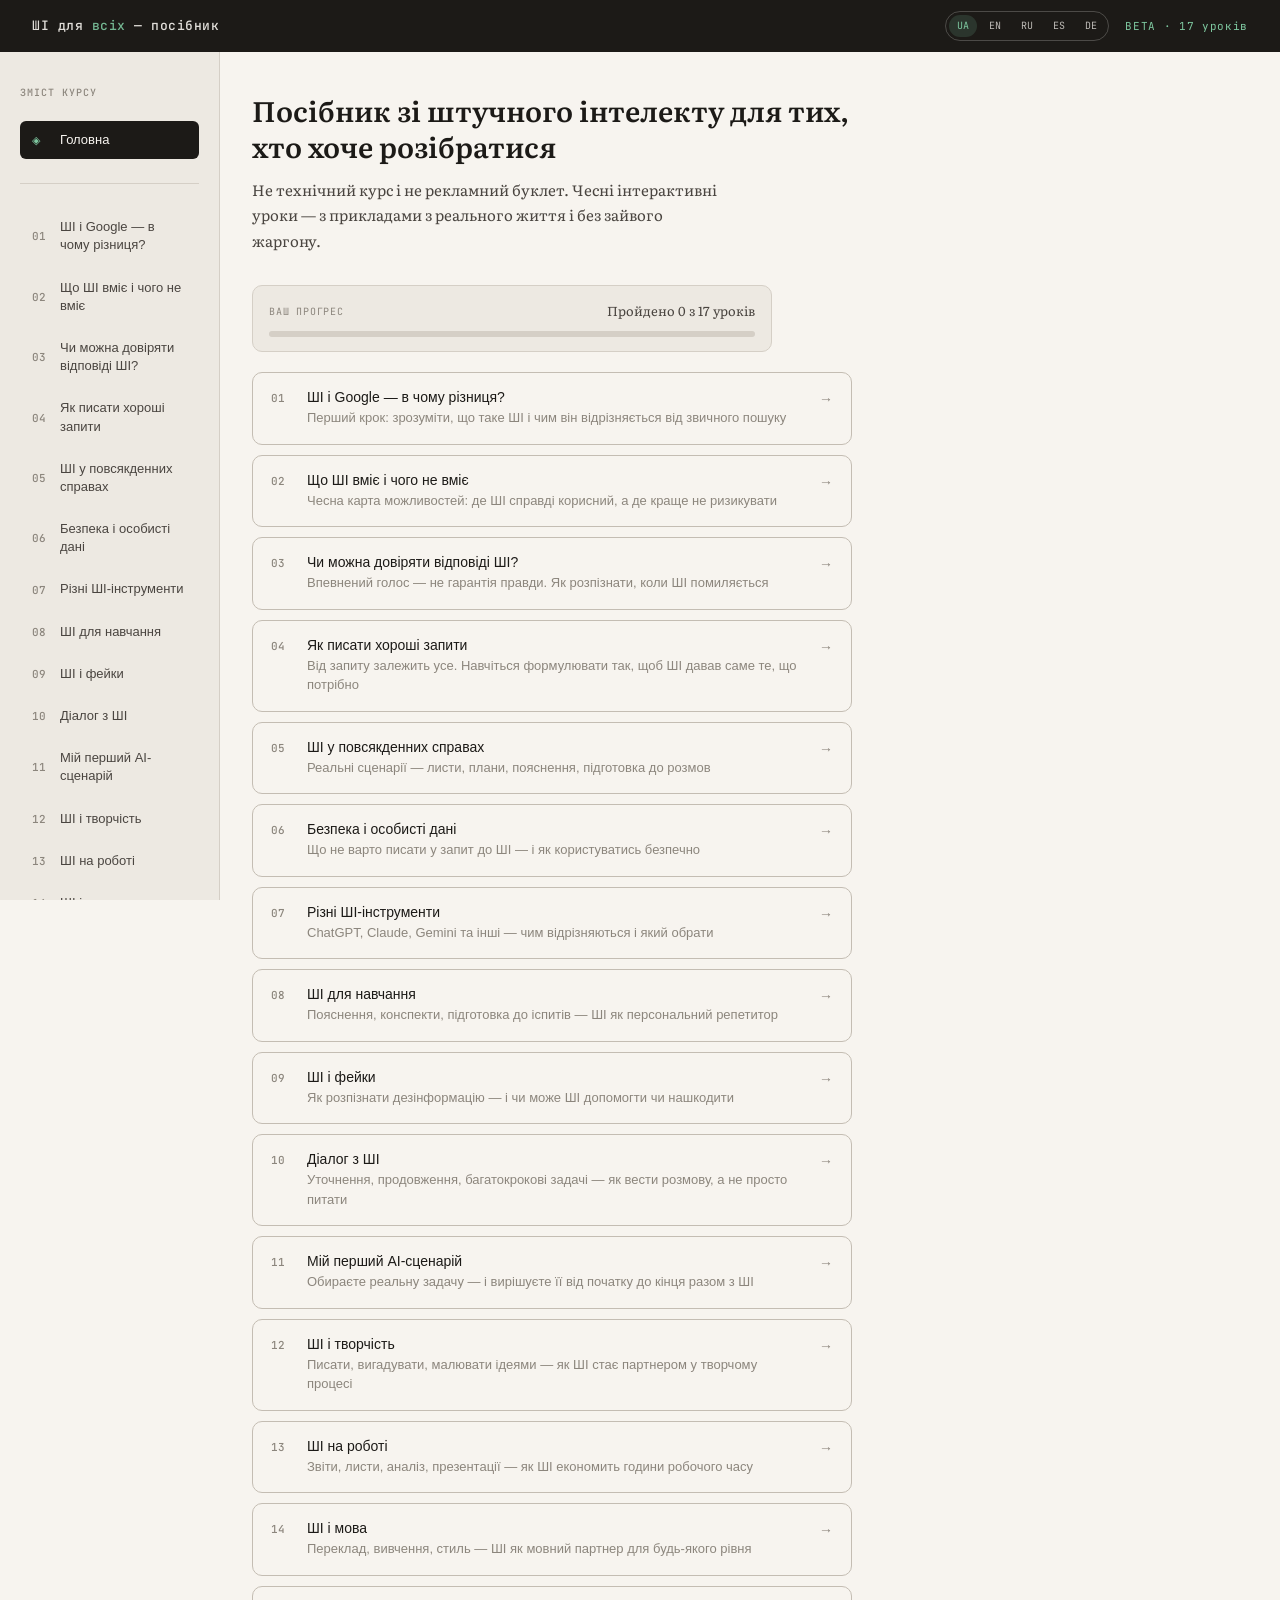
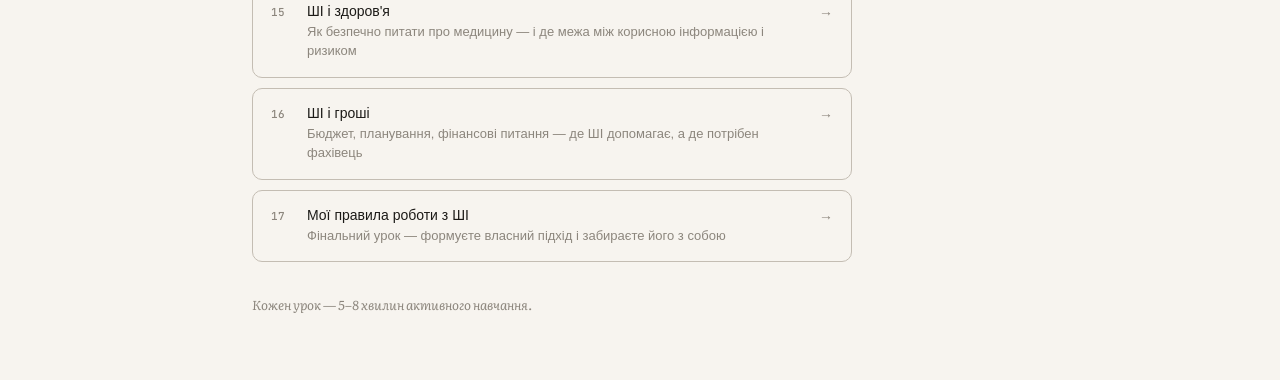
==== index.html @ 1eca2306 "Add progress counter social metadata cache and print memo" ====
<!DOCTYPE html>
<html lang="uk">
<head>
<meta charset="UTF-8">
<meta name="viewport" content="width=device-width, initial-scale=1.0">
<meta name="description" content="ШІ для всіх — практичний інтерактивний посібник із 17 уроками, прикладами з життя та безпечним шляхом навчання.">
<meta name="theme-color" content="#1C1A17">
<title>ШІ для всіх — інтерактивний посібник</title>
<meta property="og:type" content="website">
<meta property="og:title" content="ШІ для всіх — інтерактивний посібник">
<meta property="og:description" content="Практичний курс зі штучного інтелекту: 17 інтерактивних уроків, приклади з життя, безпека, промпти і власні правила роботи з ШІ.">
<meta property="og:url" content="https://serge47-cyber.github.io/BasicAI/">
<meta property="og:image" content="https://serge47-cyber.github.io/BasicAI/icons/og-image.png">
<meta name="twitter:card" content="summary">
<meta name="twitter:title" content="ШІ для всіх — інтерактивний посібник">
<meta name="twitter:description" content="17 інтерактивних уроків про безпечне й корисне використання ШІ у повсякденному житті.">
<meta name="twitter:image" content="https://serge47-cyber.github.io/BasicAI/icons/og-image.png">
<link rel="icon" href="icons/icon.svg" type="image/svg+xml">
<link rel="manifest" href="manifest.webmanifest">
<link rel="preconnect" href="https://fonts.googleapis.com">
<link href="https://fonts.googleapis.com/css2?family=Literata:ital,wght@0,300;0,400;0,500;0,600;1,300&family=JetBrains+Mono:wght@400;500&display=swap" rel="stylesheet">
<style>
*,*::before,*::after{box-sizing:border-box;margin:0;padding:0}
:root{--bg:#F7F4EF;--bg2:#EDE9E2;--bg3:#E3DDD4;--ink:#1C1A17;--ink2:#4A4540;--ink3:#8C867D;--line:#D5CFC6;--line2:#C4BDB3;--accent:#2D6A4F;--accent-bg:#E8F5EE;--accent2:#B5451B;--accent2-bg:#FAECE7;--accent3:#1A5FA8;--accent3-bg:#E6F1FB;--gold:#C4872A;--radius:10px;--radius-sm:6px}
html{scroll-behavior:smooth}
body{background:var(--bg);color:var(--ink);font-family:'Literata',Georgia,serif;font-size:16px;line-height:1.7;min-height:100vh}
.site-header{background:var(--ink);color:var(--bg);padding:0 2rem;display:flex;align-items:center;justify-content:space-between;height:52px;position:sticky;top:0;z-index:100}
.site-logo{font-family:'JetBrains Mono',monospace;font-size:13px;font-weight:500;letter-spacing:.04em;color:var(--bg);opacity:.9}
.site-logo span{color:#7EC8A0}
.menu-toggle{display:none;align-items:center;justify-content:center;width:36px;height:36px;border:1px solid rgba(247,244,239,.22);border-radius:var(--radius-sm);background:transparent;color:var(--bg);cursor:pointer}
.menu-toggle span,.menu-toggle span::before,.menu-toggle span::after{display:block;width:16px;height:2px;border-radius:2px;background:currentColor;content:"";transition:transform .18s,opacity .18s}
.menu-toggle span::before{transform:translateY(-6px)}
.menu-toggle span::after{transform:translateY(4px)}
.nav-open .menu-toggle span{transform:rotate(45deg)}
.nav-open .menu-toggle span::before{opacity:0}
.nav-open .menu-toggle span::after{transform:translateY(-2px) rotate(90deg)}
.header-tools{display:flex;align-items:center;gap:16px}
.lesson-count{font-family:'JetBrains Mono',monospace;font-size:11px;color:#7EC8A0;letter-spacing:.06em}
.lang-switcher{display:flex;align-items:center;gap:4px;padding:3px;border:1px solid rgba(247,244,239,.22);border-radius:999px}
.lang-link{font-family:'JetBrains Mono',monospace;font-size:10px;line-height:1;color:var(--bg);text-decoration:none;padding:6px 8px;border-radius:999px;opacity:.74;transition:background .15s,opacity .15s}
.lang-link:hover,.lang-link.active{background:rgba(126,200,160,.16);opacity:1}
.lang-link.active{color:#7EC8A0}
.goog-te-banner-frame,.goog-te-gadget-icon,.goog-te-balloon-frame,#goog-gt-tt{display:none!important}
.skiptranslate iframe{display:none!important}
body{top:0!important}
#google_translate_element{position:absolute;left:-9999px;height:0;overflow:hidden}
.layout{display:grid;grid-template-columns:220px 1fr;min-height:calc(100vh - 52px)}
.mobile-scrim{display:none}
.sidebar{background:var(--bg2);border-right:1px solid var(--line);padding:2rem 1.25rem;position:sticky;top:52px;height:calc(100vh - 52px);overflow-y:auto}
.sidebar-label{font-family:'JetBrains Mono',monospace;font-size:10px;font-weight:500;letter-spacing:.1em;text-transform:uppercase;color:var(--ink3);margin-bottom:1.25rem}
.lesson-nav{display:flex;flex-direction:column;gap:4px}
.nav-item{display:flex;align-items:center;gap:10px;padding:10px 12px;border-radius:var(--radius-sm);cursor:pointer;border:none;background:none;text-align:left;width:100%;transition:background .15s}
.nav-item:hover{background:var(--bg3)}
.nav-item.active{background:var(--ink)}
.nav-item.done{background:var(--accent-bg)}
.nav-num{font-family:'JetBrains Mono',monospace;font-size:11px;font-weight:500;color:var(--ink3);min-width:18px}
.nav-item.active .nav-num{color:#7EC8A0}
.nav-item.done .nav-num{color:var(--accent)}
.nav-title{font-size:13px;color:var(--ink2);line-height:1.4}
.nav-item.active .nav-title{color:var(--bg)}
.nav-item.done .nav-title{color:var(--accent)}
.nav-check{margin-left:auto;font-size:12px;color:var(--accent);display:none}
.nav-item.done .nav-check{display:block}
.sidebar-divider{height:1px;background:var(--line);margin:1.25rem 0}
.sidebar-note{font-size:12px;color:var(--ink3);line-height:1.6;font-style:italic}
.main{padding:2.5rem 2rem 4rem}
.lesson-panel{display:none;max-width:600px}
.lesson-panel.active{display:block}
.prog-wrap{margin-bottom:2rem}
.prog-label{font-family:'JetBrains Mono',monospace;font-size:10px;color:var(--ink3);letter-spacing:.08em;text-transform:uppercase;margin-bottom:6px}
.prog{display:flex;gap:4px}
.pd{height:3px;flex:1;border-radius:2px;background:var(--line);transition:background .4s}
.pd.on{background:var(--ink)}.pd.done{background:var(--ink3)}
.step{display:none}.step.vis{display:block}
@keyframes fadeIn{from{opacity:0;transform:translateY(6px)}to{opacity:1;transform:translateY(0)}}
.step.vis,.lesson-panel.active{animation:fadeIn .25s ease}
.hook{font-size:22px;font-weight:500;color:var(--ink);line-height:1.35;margin-bottom:.5rem}
.hook-sub{font-size:15px;color:var(--ink2);line-height:1.7;margin-bottom:1.75rem}
.s-title{font-size:18px;font-weight:500;color:var(--ink);line-height:1.35;margin-bottom:.5rem}
.s-sub{font-size:14px;color:var(--ink2);line-height:1.7;margin-bottom:1.25rem}
.q-label{font-family:'JetBrains Mono',monospace;font-size:11px;color:var(--ink3);letter-spacing:.06em;text-transform:uppercase;margin-bottom:10px}
.badge{display:inline-block;font-family:'JetBrains Mono',monospace;font-size:10px;font-weight:500;padding:3px 9px;border-radius:20px;background:var(--accent-bg);color:var(--accent);letter-spacing:.06em;text-transform:uppercase;margin-bottom:1rem;border:1px solid #B5DFC8}
.who-tag{display:inline-block;font-family:'JetBrains Mono',monospace;font-size:10px;font-weight:500;padding:3px 9px;border-radius:20px;letter-spacing:.06em;text-transform:uppercase;margin-bottom:1.25rem}
.who-tag.teen,.who-tag.explorer{background:#EEEDFE;color:#3C3489;border:1px solid #C5C2F5}
.who-tag.adult,.who-tag.practitioner{background:var(--accent-bg);color:var(--accent);border:1px solid #B5DFC8}
.audience-pick{display:grid;grid-template-columns:1fr 1fr;gap:12px;margin-bottom:1.75rem}
.aud-btn{background:var(--bg);border:1px solid var(--line2);border-radius:var(--radius);padding:1.5rem 1.25rem;cursor:pointer;text-align:left;transition:background .15s,border-color .15s,box-shadow .15s;width:100%}
.aud-btn:hover{background:var(--bg2);border-color:var(--ink3);box-shadow:0 2px 12px rgba(0,0,0,.08)}
.aud-btn.selected{background:var(--accent-bg);border-color:var(--accent);box-shadow:0 2px 12px rgba(45,106,79,.12)}
.aud-icon{font-size:26px;margin-bottom:10px;display:block}
.aud-title{font-size:15px;font-weight:500;color:var(--ink);margin-bottom:5px}
.aud-sub{font-size:13px;color:var(--ink2);line-height:1.55}
.style-panel{background:var(--bg2);border:1px solid var(--line);border-radius:var(--radius);padding:1.25rem;margin:0 0 1.5rem}
.style-panel-title{font-size:16px;font-weight:500;color:var(--ink);margin-bottom:.35rem}
.style-panel-sub{font-size:13px;color:var(--ink2);line-height:1.6;margin-bottom:1rem}
.style-status{font-family:'JetBrains Mono',monospace;font-size:10px;color:var(--ink3);letter-spacing:.06em;text-transform:uppercase;margin-top:.9rem}
.choices{display:flex;flex-direction:column;gap:8px;margin-bottom:1.5rem}
.cb{background:var(--bg);border:1px solid var(--line2);border-radius:var(--radius-sm);padding:12px 16px;font-family:'Literata',serif;font-size:14px;color:var(--ink);text-align:left;cursor:pointer;line-height:1.55;transition:background .15s,border-color .15s;width:100%}
.cb:hover{background:var(--bg2);border-color:var(--ink3)}
.cb:disabled{cursor:default}
.cb.correct{border-color:var(--accent);background:var(--accent-bg);color:#085041}
.cb.wrong{border-color:var(--accent2);background:var(--accent2-bg);color:#4A1B0C}
.cb.partial{border-color:var(--accent3);background:var(--accent3-bg);color:#042C53}
.fb{border-radius:var(--radius-sm);padding:14px 18px;font-size:14px;line-height:1.7;margin-bottom:1.5rem;display:none;border-left:3px solid transparent}
.fb.show{display:block}
.fb.good{background:var(--accent-bg);color:#085041;border-left-color:var(--accent)}
.fb.warn{background:var(--accent2-bg);color:#4A1B0C;border-left-color:var(--accent2)}
.fb.info{background:var(--accent3-bg);color:#042C53;border-left-color:var(--accent3)}
.ability-grid{display:grid;grid-template-columns:1fr 1fr;gap:10px;margin-bottom:1.5rem}
.ability-card{border-radius:var(--radius-sm);padding:14px;border:1px solid var(--line)}
.ability-card.can{background:var(--accent-bg);border-color:#B5DFC8}
.ability-card.cant{background:var(--accent2-bg);border-color:#F0A090}
.ability-card-title{font-family:'JetBrains Mono',monospace;font-size:10px;font-weight:500;text-transform:uppercase;letter-spacing:.08em;margin-bottom:10px}
.ability-card.can .ability-card-title{color:var(--accent)}
.ability-card.cant .ability-card-title{color:var(--accent2)}
.ability-list{list-style:none;display:flex;flex-direction:column;gap:6px}
.ability-list li{font-size:13px;line-height:1.5;padding-left:16px;position:relative}
.ability-card.can .ability-list li{color:#085041}
.ability-card.can .ability-list li::before{content:"✓";position:absolute;left:0;font-size:11px}
.ability-card.cant .ability-list li{color:#4A1B0C}
.ability-card.cant .ability-list li::before{content:"✗";position:absolute;left:0;font-size:11px}
.rule{border-left:3px solid var(--line2);padding:12px 16px;margin-bottom:1.5rem;font-size:14px;line-height:1.7;color:var(--ink2);background:var(--bg2);border-radius:0 var(--radius-sm) var(--radius-sm) 0}
.rule strong{font-weight:500;display:block;margin-bottom:4px;font-size:15px;color:var(--ink)}
.table-wrap{border:1px solid var(--line);border-radius:var(--radius-sm);overflow:hidden;margin-bottom:1.5rem}
.diff-table{width:100%;border-collapse:collapse;font-size:13px}
.diff-table th{background:var(--bg2);padding:10px 14px;text-align:left;font-weight:500;color:var(--ink2);font-size:11px;letter-spacing:.05em;text-transform:uppercase;font-family:'JetBrains Mono',monospace}
.diff-table td{padding:11px 14px;color:var(--ink);line-height:1.5;border-top:1px solid var(--line)}
.diff-table tr td:first-child{color:var(--ink3);font-size:12px;width:30%;font-family:'JetBrains Mono',monospace}
.scenario-list{display:flex;flex-direction:column;gap:10px;margin-bottom:1.5rem}
.scenario-item{border:1px solid var(--line);border-radius:var(--radius-sm);overflow:hidden}
.scenario-q{padding:12px 16px;font-size:14px;color:var(--ink);line-height:1.55;background:var(--bg)}
.scenario-opts{display:flex;border-top:1px solid var(--line)}
.sc-btn{flex:1;padding:9px 10px;font-size:13px;font-family:'Literata',serif;cursor:pointer;background:var(--bg2);border:none;color:var(--ink2);transition:background .15s;line-height:1.4;text-align:center}
.sc-btn:first-child{border-right:1px solid var(--line)}
.sc-btn:hover:not(:disabled){background:var(--bg3)}
.sc-btn:disabled{cursor:default}
.sc-btn.good{background:var(--accent-bg);color:var(--accent);font-weight:500}
.sc-btn.bad{background:var(--accent2-bg);color:var(--accent2)}
.scenario-explain{padding:10px 16px;font-size:13px;line-height:1.6;display:none;border-top:1px solid var(--line)}
.scenario-explain.show{display:block}
.scenario-explain.good{background:var(--accent-bg);color:#085041}
.scenario-explain.info{background:var(--accent3-bg);color:#042C53}
.compare{display:grid;grid-template-columns:1fr 1fr;gap:10px;margin-bottom:1.5rem}
.cc{background:var(--bg);border:1px solid var(--line2);border-radius:var(--radius-sm);padding:14px;cursor:pointer;transition:background .15s,border-color .15s;user-select:none}
.cc:hover{background:var(--bg2)}
.cc.good{border-color:var(--accent);background:var(--accent-bg);cursor:default}
.cc.bad{border-color:var(--accent2);background:var(--accent2-bg);cursor:default}
.cc-lbl{font-family:'JetBrains Mono',monospace;font-size:10px;font-weight:500;color:var(--ink3);text-transform:uppercase;letter-spacing:.07em;margin-bottom:6px}
.cc-text{font-size:13px;color:var(--ink);line-height:1.55}
.summary{background:var(--bg2);border-radius:var(--radius);padding:1.5rem;border:1px solid var(--line);margin-bottom:1.5rem}
.sum-title{font-size:15px;font-weight:500;color:var(--ink);margin-bottom:.75rem}
.sum-list{list-style:none;display:flex;flex-direction:column;gap:8px}
.sum-list li{font-size:14px;color:var(--ink2);padding-left:22px;position:relative;line-height:1.55}
.sum-list li::before{content:"→";position:absolute;left:0;color:var(--ink3);font-family:'JetBrains Mono',monospace}
.result-card{background:#FDF6EC;border:1px solid #E9C98D;border-left:3px solid var(--gold);border-radius:0 var(--radius) var(--radius) 0;padding:1.25rem;margin-bottom:1.5rem}
.result-title{font-size:16px;font-weight:500;color:var(--ink);margin-bottom:.85rem}
.result-row{margin-bottom:.85rem}
.result-label{font-family:'JetBrains Mono',monospace;font-size:10px;font-weight:500;color:var(--gold);letter-spacing:.08em;text-transform:uppercase;margin-bottom:4px}
.result-text{font-size:14px;color:var(--ink2);line-height:1.6}
.result-list{list-style:none;display:flex;flex-direction:column;gap:6px;margin-top:4px}
.result-list li{font-size:14px;color:var(--ink2);line-height:1.5;padding-left:18px;position:relative}
.result-list li::before{content:"✓";position:absolute;left:0;color:var(--gold);font-family:'JetBrains Mono',monospace;font-size:11px}
.next-btn{background:var(--ink);color:var(--bg);border:none;border-radius:var(--radius-sm);padding:10px 22px;font-family:'Literata',serif;font-size:14px;cursor:pointer;transition:opacity .15s;display:none}
.next-btn.show{display:inline-block}
.next-btn:hover{opacity:.85}
.next-lesson-btn{background:var(--accent);color:#fff;border:none;border-radius:var(--radius-sm);padding:11px 24px;font-family:'Literata',serif;font-size:14px;cursor:pointer;transition:opacity .15s;margin-right:10px}
.next-lesson-btn:hover{opacity:.88}
.restart-btn{font-size:13px;color:var(--ink3);cursor:pointer;border:none;background:none;font-family:'Literata',serif;padding:0}
.restart-btn:hover{color:var(--ink2);text-decoration:underline}
.home-title{font-size:28px;font-weight:600;color:var(--ink);line-height:1.3;margin-bottom:.75rem}
.home-sub{font-size:15px;color:var(--ink2);line-height:1.7;margin-bottom:2rem;max-width:480px}
.home-progress{background:var(--bg2);border:1px solid var(--line);border-radius:var(--radius);padding:14px 16px;margin-bottom:1.25rem;max-width:520px}
.home-progress-top{display:flex;justify-content:space-between;gap:12px;align-items:center;margin-bottom:9px}
.home-progress-label{font-family:'JetBrains Mono',monospace;font-size:10px;letter-spacing:.08em;text-transform:uppercase;color:var(--ink3)}
.home-progress-count{font-size:13px;color:var(--ink2)}
.home-progress-bar{height:6px;border-radius:999px;background:var(--line);overflow:hidden}
.home-progress-fill{height:100%;width:0;background:var(--accent);border-radius:999px;transition:width .25s ease}
.module-list{display:flex;flex-direction:column;gap:10px;margin-bottom:2rem}
.module-card{display:flex;align-items:flex-start;gap:14px;background:var(--bg);border:1px solid var(--line2);border-radius:var(--radius);padding:16px 18px;cursor:pointer;transition:background .15s,border-color .15s,box-shadow .15s;text-align:left;width:100%}
.module-card:hover{background:var(--bg2);border-color:var(--ink3);box-shadow:0 2px 12px rgba(0,0,0,.07)}
.module-card.done-card{border-color:#B5DFC8;background:var(--accent-bg)}
.mc-num{font-family:'JetBrains Mono',monospace;font-size:11px;font-weight:500;color:var(--ink3);min-width:22px;padding-top:2px}
.module-card.done-card .mc-num{color:var(--accent)}
.mc-body{flex:1}
.mc-title{font-size:14px;font-weight:500;color:var(--ink);margin-bottom:3px}
.mc-sub{font-size:13px;color:var(--ink3);line-height:1.5}
.module-card.done-card .mc-title{color:var(--accent)}
.mc-arrow{color:var(--ink3);font-size:14px;padding-top:2px}
.home-footer{font-size:13px;color:var(--ink3);font-style:italic}
.ai-bubble{border-left:3px solid var(--gold);padding:12px 16px;margin-bottom:1.5rem;font-size:14px;line-height:1.7;color:var(--ink2);background:#FDF6EC;border-radius:0 var(--radius-sm) var(--radius-sm) 0}
.ai-bubble-label{font-family:'JetBrains Mono',monospace;font-size:10px;font-weight:500;color:var(--gold);text-transform:uppercase;letter-spacing:.08em;margin-bottom:6px;display:block}
.try-now{border:1.5px solid var(--accent);border-radius:var(--radius);padding:1.25rem 1.5rem;margin-bottom:1.5rem;background:var(--accent-bg)}
.try-now-label{font-family:'JetBrains Mono',monospace;font-size:10px;font-weight:500;color:var(--accent);text-transform:uppercase;letter-spacing:.08em;margin-bottom:.6rem}
.try-now-task{font-size:14px;color:var(--ink);line-height:1.65;margin-bottom:1rem}
.try-now-check{display:flex;align-items:center;gap:10px;cursor:pointer;user-select:none}
.try-now-check input[type=checkbox]{width:18px;height:18px;accent-color:var(--accent);cursor:pointer;flex-shrink:0}
.try-now-check-label{font-size:13px;color:var(--ink2);line-height:1.5}
.try-now.done{border-color:#B5DFC8;background:#E1F5EE}
.try-now.done .try-now-label{color:#085041}
.print-memo{display:none}
.print-btn{margin-left:10px}
@media(max-width:680px){body.nav-open{overflow:hidden}.site-header{height:auto;min-height:52px;padding:.65rem 1rem;align-items:flex-start;gap:10px}.menu-toggle{display:inline-flex;flex:0 0 auto}.site-logo{flex:1;padding-top:7px}.header-tools{flex-direction:column;align-items:flex-end;gap:7px}.lesson-count{font-size:10px}.layout{grid-template-columns:1fr}.mobile-scrim{display:block;position:fixed;inset:0;background:rgba(28,26,23,.42);z-index:80;opacity:0;pointer-events:none;transition:opacity .18s}.nav-open .mobile-scrim{opacity:1;pointer-events:auto}.sidebar{display:block;position:fixed;z-index:90;top:0;left:0;width:min(84vw,320px);height:100vh;padding:5rem 1.25rem 2rem;box-shadow:18px 0 44px rgba(0,0,0,.22);transform:translateX(-102%);transition:transform .2s ease}.nav-open .sidebar{transform:translateX(0)}.main{padding:1.5rem 1rem 3rem}.audience-pick,.ability-grid,.compare{grid-template-columns:1fr}.hook{font-size:19px}}
@media print{body{background:#fff;color:#111;font-size:13pt;line-height:1.5}.site-header,.sidebar,.mobile-scrim,.prog-wrap,.next-btn,.next-lesson-btn,.restart-btn,.copy-btn,.print-btn,.badge,.rule,.summary:not(.print-memo),.lesson-panel:not(#panel-l17),#panel-l17 .step:not(#l17-s3),#google_translate_element{display:none!important}.layout,.main,.lesson-panel.active,#panel-l17,#l17-s3{display:block!important;min-height:0;padding:0;max-width:none}.print-memo{display:block!important;border:none;background:#fff;padding:0}.print-memo .sum-title{font-size:18pt;color:#111;margin-bottom:12pt}.print-memo .sum-list li{break-inside:avoid;color:#111;margin-bottom:8pt}.print-memo .sum-list li::before{color:#111}@page{margin:18mm}}
</style>
</head>
<body>
<header class="site-header">
  <button class="menu-toggle notranslate" translate="no" id="menu-toggle" type="button" aria-label="Відкрити меню" aria-expanded="false"><span></span></button>
  <div class="site-logo">ШІ для <span>всіх</span> — посібник</div>
  <div class="header-tools">
    <nav class="lang-switcher notranslate" translate="no" aria-label="Вибір мови">
      <a class="lang-link notranslate" translate="no" data-lang="uk" href="index.html">UA</a>
      <a class="lang-link notranslate" translate="no" data-lang="en" href="en.html">EN</a>
      <a class="lang-link notranslate" translate="no" data-lang="ru" href="ru.html">RU</a>
      <a class="lang-link notranslate" translate="no" data-lang="es" href="es.html">ES</a>
      <a class="lang-link notranslate" translate="no" data-lang="de" href="de.html">DE</a>
    </nav>
    <div class="lesson-count">BETA · 17 уроків</div>
  </div>
</header>
<div id="google_translate_element" aria-hidden="true"></div>
<div class="mobile-scrim" id="mobile-scrim"></div>
<div class="layout">
  <nav class="sidebar">
    <div class="sidebar-label">Зміст курсу</div>
    <div class="lesson-nav">
      <button class="nav-item active" id="nav-home"><span class="nav-num">◈</span><span class="nav-title">Головна</span></button>
      <div class="sidebar-divider"></div>
      <button class="nav-item" id="nav-l1"><span class="nav-num">01</span><span class="nav-title">ШІ і Google — в чому різниця?</span><span class="nav-check">✓</span></button>
      <button class="nav-item" id="nav-l2"><span class="nav-num">02</span><span class="nav-title">Що ШІ вміє і чого не вміє</span><span class="nav-check">✓</span></button>
      <button class="nav-item" id="nav-l3"><span class="nav-num">03</span><span class="nav-title">Чи можна довіряти відповіді ШІ?</span><span class="nav-check">✓</span></button>
      <button class="nav-item" id="nav-l4"><span class="nav-num">04</span><span class="nav-title">Як писати хороші запити</span><span class="nav-check">✓</span></button>
      <button class="nav-item" id="nav-l5"><span class="nav-num">05</span><span class="nav-title">ШІ у повсякденних справах</span><span class="nav-check">✓</span></button>
      <button class="nav-item" id="nav-l6"><span class="nav-num">06</span><span class="nav-title">Безпека і особисті дані</span><span class="nav-check">✓</span></button>
      <button class="nav-item" id="nav-l7"><span class="nav-num">07</span><span class="nav-title">Різні ШІ-інструменти</span><span class="nav-check">✓</span></button>
      <button class="nav-item" id="nav-l8"><span class="nav-num">08</span><span class="nav-title">ШІ для навчання</span><span class="nav-check">✓</span></button>
      <button class="nav-item" id="nav-l9"><span class="nav-num">09</span><span class="nav-title">ШІ і фейки</span><span class="nav-check">✓</span></button>
      <button class="nav-item" id="nav-l10"><span class="nav-num">10</span><span class="nav-title">Діалог з ШІ</span><span class="nav-check">✓</span></button>
      <button class="nav-item" id="nav-l11"><span class="nav-num">11</span><span class="nav-title">Мій перший AI-сценарій</span><span class="nav-check">✓</span></button>
      <button class="nav-item" id="nav-l12"><span class="nav-num">12</span><span class="nav-title">ШІ і творчість</span><span class="nav-check">✓</span></button>
      <button class="nav-item" id="nav-l13"><span class="nav-num">13</span><span class="nav-title">ШІ на роботі</span><span class="nav-check">✓</span></button>
      <button class="nav-item" id="nav-l14"><span class="nav-num">14</span><span class="nav-title">ШІ і мова</span><span class="nav-check">✓</span></button>
      <button class="nav-item" id="nav-l15"><span class="nav-num">15</span><span class="nav-title">ШІ і здоров'я</span><span class="nav-check">✓</span></button>
      <button class="nav-item" id="nav-l16"><span class="nav-num">16</span><span class="nav-title">ШІ і гроші</span><span class="nav-check">✓</span></button>
      <button class="nav-item" id="nav-l17"><span class="nav-num">17</span><span class="nav-title">Мої правила з ШІ</span><span class="nav-check">✓</span></button>
    </div>
    <div class="sidebar-divider"></div>
    <div class="sidebar-note">Оберіть свою аудиторію на початку кожного уроку — і контент адаптується під вас.</div>
  </nav>
  <main class="main">
    <div class="lesson-panel active" id="panel-home">
      <h1 class="home-title">Посібник зі штучного інтелекту для тих, хто хоче розібратися</h1>
      <p class="home-sub">Не технічний курс і не рекламний буклет. Чесні інтерактивні уроки — з прикладами з реального життя і без зайвого жаргону.</p>
      <div class="home-progress" id="home-progress">
        <div class="home-progress-top">
          <div class="home-progress-label">Ваш прогрес</div>
          <div class="home-progress-count" id="home-progress-count">Пройдено 0 з 17 уроків</div>
        </div>
        <div class="home-progress-bar" aria-hidden="true"><div class="home-progress-fill" id="home-progress-fill"></div></div>
      </div>
      <div class="module-list">
        <button class="module-card" id="mc1"><span class="mc-num">01</span><div class="mc-body"><div class="mc-title">ШІ і Google — в чому різниця?</div><div class="mc-sub">Перший крок: зрозуміти, що таке ШІ і чим він відрізняється від звичного пошуку</div></div><span class="mc-arrow">→</span></button>
        <button class="module-card" id="mc2"><span class="mc-num">02</span><div class="mc-body"><div class="mc-title">Що ШІ вміє і чого не вміє</div><div class="mc-sub">Чесна карта можливостей: де ШІ справді корисний, а де краще не ризикувати</div></div><span class="mc-arrow">→</span></button>
        <button class="module-card" id="mc3"><span class="mc-num">03</span><div class="mc-body"><div class="mc-title">Чи можна довіряти відповіді ШІ?</div><div class="mc-sub">Впевнений голос — не гарантія правди. Як розпізнати, коли ШІ помиляється</div></div><span class="mc-arrow">→</span></button>
        <button class="module-card" id="mc4"><span class="mc-num">04</span><div class="mc-body"><div class="mc-title">Як писати хороші запити</div><div class="mc-sub">Від запиту залежить усе. Навчіться формулювати так, щоб ШІ давав саме те, що потрібно</div></div><span class="mc-arrow">→</span></button>
        <button class="module-card" id="mc5"><span class="mc-num">05</span><div class="mc-body"><div class="mc-title">ШІ у повсякденних справах</div><div class="mc-sub">Реальні сценарії — листи, плани, пояснення, підготовка до розмов</div></div><span class="mc-arrow">→</span></button>
        <button class="module-card" id="mc6"><span class="mc-num">06</span><div class="mc-body"><div class="mc-title">Безпека і особисті дані</div><div class="mc-sub">Що не варто писати у запит до ШІ — і як користуватись безпечно</div></div><span class="mc-arrow">→</span></button>
        <button class="module-card" id="mc7"><span class="mc-num">07</span><div class="mc-body"><div class="mc-title">Різні ШІ-інструменти</div><div class="mc-sub">ChatGPT, Claude, Gemini та інші — чим відрізняються і який обрати</div></div><span class="mc-arrow">→</span></button>
        <button class="module-card" id="mc8"><span class="mc-num">08</span><div class="mc-body"><div class="mc-title">ШІ для навчання</div><div class="mc-sub">Пояснення, конспекти, підготовка до іспитів — ШІ як персональний репетитор</div></div><span class="mc-arrow">→</span></button>
        <button class="module-card" id="mc9"><span class="mc-num">09</span><div class="mc-body"><div class="mc-title">ШІ і фейки</div><div class="mc-sub">Як розпізнати дезінформацію — і чи може ШІ допомогти чи нашкодити</div></div><span class="mc-arrow">→</span></button>
        <button class="module-card" id="mc10"><span class="mc-num">10</span><div class="mc-body"><div class="mc-title">Діалог з ШІ</div><div class="mc-sub">Уточнення, продовження, багатокрокові задачі — як вести розмову, а не просто питати</div></div><span class="mc-arrow">→</span></button>
        <button class="module-card" id="mc11"><span class="mc-num">11</span><div class="mc-body"><div class="mc-title">Мій перший AI-сценарій</div><div class="mc-sub">Обираєте реальну задачу — і вирішуєте її від початку до кінця разом з ШІ</div></div><span class="mc-arrow">→</span></button>
        <button class="module-card" id="mc12"><span class="mc-num">12</span><div class="mc-body"><div class="mc-title">ШІ і творчість</div><div class="mc-sub">Писати, вигадувати, малювати ідеями — як ШІ стає партнером у творчому процесі</div></div><span class="mc-arrow">→</span></button>
        <button class="module-card" id="mc13"><span class="mc-num">13</span><div class="mc-body"><div class="mc-title">ШІ на роботі</div><div class="mc-sub">Звіти, листи, аналіз, презентації — як ШІ економить години робочого часу</div></div><span class="mc-arrow">→</span></button>
        <button class="module-card" id="mc14"><span class="mc-num">14</span><div class="mc-body"><div class="mc-title">ШІ і мова</div><div class="mc-sub">Переклад, вивчення, стиль — ШІ як мовний партнер для будь-якого рівня</div></div><span class="mc-arrow">→</span></button>
        <button class="module-card" id="mc15"><span class="mc-num">15</span><div class="mc-body"><div class="mc-title">ШІ і здоров'я</div><div class="mc-sub">Як безпечно питати про медицину — і де межа між корисною інформацією і ризиком</div></div><span class="mc-arrow">→</span></button>
        <button class="module-card" id="mc16"><span class="mc-num">16</span><div class="mc-body"><div class="mc-title">ШІ і гроші</div><div class="mc-sub">Бюджет, планування, фінансові питання — де ШІ допомагає, а де потрібен фахівець</div></div><span class="mc-arrow">→</span></button>
        <button class="module-card" id="mc17"><span class="mc-num">17</span><div class="mc-body"><div class="mc-title">Мої правила роботи з ШІ</div><div class="mc-sub">Фінальний урок — формуєте власний підхід і забираєте його з собою</div></div><span class="mc-arrow">→</span></button>
      </div>
      <p class="home-footer">Кожен урок — 5–8 хвилин активного навчання.</p>
    </div>
    <div class="lesson-panel" id="panel-l1"></div>
    <div class="lesson-panel" id="panel-l2"></div>
    <div class="lesson-panel" id="panel-l3"></div>
    <div class="lesson-panel" id="panel-l4"></div>
    <div class="lesson-panel" id="panel-l5"></div>
    <!-- @@LESSON6@@ -->
    <div class="lesson-panel" id="panel-l6"></div>
    <div class="lesson-panel" id="panel-l7"></div>
    <div class="lesson-panel" id="panel-l8"></div>
    <div class="lesson-panel" id="panel-l9"></div>
    <div class="lesson-panel" id="panel-l10"></div>
    <div class="lesson-panel" id="panel-l11"></div>
    <div class="lesson-panel" id="panel-l12"></div>
    <div class="lesson-panel" id="panel-l13"></div>
    <div class="lesson-panel" id="panel-l14"></div>
    <div class="lesson-panel" id="panel-l15"></div>
    <div class="lesson-panel" id="panel-l16"></div>
    <div class="lesson-panel" id="panel-l17"></div>
  </main>
</div>
<script>
(function(){
'use strict';
console.log('IIFE running OK');

/* ── LANG ── */
var langParam=new URLSearchParams(window.location.search).get('lang');
var activeLang=['en','ru','es','de'].indexOf(langParam)>-1?langParam:'uk';
document.documentElement.lang=activeLang;
if(activeLang!=='uk'&&location.search.indexOf('lang=')>-1&&history.replaceState){
  history.replaceState(null,'',activeLang+'.html');
}
document.querySelectorAll('.lang-link').forEach(function(link){
  link.classList.toggle('active',link.getAttribute('data-lang')===activeLang);
});

function setTranslateCookie(lang){
  var value=lang==='uk'?'/uk/uk':'/uk/'+lang;
  document.cookie='googtrans='+value+';path=/;max-age='+(60*60*24*365);
  if(location.hostname){
    document.cookie='googtrans='+value+';domain='+location.hostname+';path=/;max-age='+(60*60*24*365);
  }
}

function loadMirrorTranslation(lang){
  if(lang==='uk'){setTranslateCookie('uk');return;}
  setTranslateCookie(lang);
  window.googleTranslateElementInit=function(){
    new google.translate.TranslateElement({
      pageLanguage:'uk',
      includedLanguages:'en,ru,es,de',
      autoDisplay:false
    },'google_translate_element');
  };
  var script=document.createElement('script');
  script.src='https://translate.google.com/translate_a/element.js?cb=googleTranslateElementInit';
  script.async=true;
  document.head.appendChild(script);
}

loadMirrorTranslation(activeLang);

var translateRefreshTimer=0;
function refreshMirrorTranslation(){
  if(activeLang==='uk')return;
  clearTimeout(translateRefreshTimer);
  translateRefreshTimer=setTimeout(function(){
    var combo=document.querySelector('.goog-te-combo');
    if(!combo)return;
    combo.value=activeLang;
    combo.dispatchEvent(new Event('change'));
  },160);
}

/* ── NAV ── */
var done={};
var doneKey='basicai-done-v1';
var activeLessonKey='basicai-active-lesson-v1';
var menuToggle=document.getElementById('menu-toggle');
function scrollToTop(){
  requestAnimationFrame(function(){
    window.scrollTo({top:0,left:0,behavior:'smooth'});
    setTimeout(function(){
      if(window.scrollY>4){document.documentElement.scrollTop=0;document.body.scrollTop=0;}
    },320);
  });
}
function setActiveNav(id){
  document.querySelectorAll('.nav-item').forEach(function(n){n.classList.remove('active');});
  var item=document.getElementById(id==='home'?'nav-home':'nav-l'+id);
  if(item)item.classList.add('active');
}
function saveDone(){
  try{localStorage.setItem(doneKey,JSON.stringify(Object.keys(done)));}catch(e){}
}
function updateHomeProgress(){
  var completed=Object.keys(done).length;
  var count=document.getElementById('home-progress-count');
  var fill=document.getElementById('home-progress-fill');
  if(count)count.textContent='Пройдено '+completed+' з 17 уроків';
  if(fill)fill.style.width=Math.round(completed/17*100)+'%';
}
function restoreProgress(){
  try{
    (JSON.parse(localStorage.getItem(doneKey)||'[]')||[]).forEach(function(n){
      n=parseInt(n,10);if(n)markDone(n);
    });
    updateHomeProgress();
    var active=parseInt(localStorage.getItem(activeLessonKey)||'',10);
    if(active>=1&&active<=17)showLesson(active);else syncActiveNav();
  }catch(e){syncActiveNav();}
}
function setMobileMenu(open){
  document.body.classList.toggle('nav-open',open);
  if(menuToggle)menuToggle.setAttribute('aria-expanded',open?'true':'false');
}
function closeMobileMenu(){setMobileMenu(false);}
function showHome(){
  closeMobileMenu();
  document.querySelectorAll('.lesson-panel').forEach(function(p){p.classList.remove('active');});
  document.getElementById('panel-home').classList.add('active');
  try{localStorage.removeItem(activeLessonKey);}catch(e){}
  setActiveNav('home');
  updateHomeProgress();
  refreshMirrorTranslation();
}
function showLesson(n){
  closeMobileMenu();
  var panel=document.getElementById('panel-l'+n);
  if(!panel)return;
  if(!panel.getAttribute('data-built'))buildLesson(n);
  document.querySelectorAll('.lesson-panel').forEach(function(p){p.classList.remove('active');});
  panel.classList.add('active');
  try{localStorage.setItem(activeLessonKey,String(n));}catch(e){}
  setActiveNav(n);
  refreshMirrorTranslation();
  scrollToTop();
}
function markDone(n){
  if(done[n])return;done[n]=true;
  var nb=document.getElementById('nav-l'+n);if(nb)nb.classList.add('done');
  var mc=document.getElementById('mc'+n);if(mc)mc.classList.add('done-card');
  saveDone();
  updateHomeProgress();
}

function syncActiveNav(){
  var active=document.querySelector('.lesson-panel.active');
  if(!active){return;}
  if(active.id!=='panel-home'){setActiveNav(active.id.replace('panel-l',''));return;}
  var title=document.querySelector('.home-title');
  if(title&&title.getBoundingClientRect().bottom>80){setActiveNav('home');return;}
  var best='home',bestDist=Infinity,mid=window.innerHeight*.42;
  document.querySelectorAll('.module-card').forEach(function(card){
    var r=card.getBoundingClientRect();
    if(r.bottom<80||r.top>window.innerHeight)return;
    var dist=Math.abs(r.top-mid);
    if(dist<bestDist){bestDist=dist;best=card.id.replace('mc','');}
  });
  setActiveNav(best);
}
var scrollNavTick=false;
window.addEventListener('scroll',function(){
  if(scrollNavTick)return;
  scrollNavTick=true;
  requestAnimationFrame(function(){scrollNavTick=false;syncActiveNav();});
},{passive:true});

/* single delegated listener — catches ALL clicks */
document.addEventListener('click',function(e){
  var t=e.target;
  console.log('CLICK',t.tagName,t.id,t.className);
  if(t.closest('#menu-toggle')){setMobileMenu(!document.body.classList.contains('nav-open'));return;}
  if(t.id==='mobile-scrim'){closeMobileMenu();return;}
  if(t.id==='nav-home'||t.closest('#nav-home')){showHome();return;}
  for(var n=1;n<=17;n++){
    var nb=document.getElementById('nav-l'+n);
    if(nb&&(t===nb||nb.contains(t))){showLesson(n);return;}
    var mc=document.getElementById('mc'+n);
    if(mc&&(t===mc||mc.contains(t))){showLesson(n);return;}
  }
  var nlb=t.closest('.next-lesson-btn');
  if(nlb){var dest=nlb.getAttribute('data-dest');if(dest==='home')showHome();else if(dest)showLesson(parseInt(dest));return;}
});

document.addEventListener('keydown',function(e){
  if(e.key==='Escape')closeMobileMenu();
});

/* ── HELPERS ── */
function mk(tag,cls,txt){var e=document.createElement(tag);if(cls)e.className=cls;if(txt!==undefined)e.textContent=txt;return e;}
function div(cls,txt){return mk('div',cls,txt);}
function p(cls,txt){return mk('p',cls,txt);}
function fbDiv(id){var f=div('fb');f.id=id;return f;}
function badge(txt){return div('badge',txt);}
function showFb(id,type,text){var fb=document.getElementById(id);if(!fb)return;fb.className='fb show '+type;fb.textContent=text;}
function disableBtns(wrap){wrap.querySelectorAll('button').forEach(function(b){b.disabled=true;});}

function progWrap(ln,total){
  var w=div('prog-wrap');
  var lbl=div('prog-label','Крок 1 з '+total);lbl.id='l'+ln+'-plbl';
  var bar=div('prog');
  for(var i=0;i<total;i++){var d=div(i===0?'pd on':'pd');d.id='l'+ln+'-d'+i;bar.appendChild(d);}
  w.appendChild(lbl);w.appendChild(bar);return w;
}
function setProg(ln,n,labels){
  var lbl=document.getElementById('l'+ln+'-plbl');
  if(lbl&&labels)lbl.textContent=(labels[n]||'')+' — крок '+(n+1)+' з '+labels.length;
  var total=labels?labels.length:6;
  for(var i=0;i<total;i++){var d=document.getElementById('l'+ln+'-d'+i);if(d)d.className='pd'+(i<n?' done':i===n?' on':'');}
  refreshMirrorTranslation();
}
function mkStep(ln,n){var s=div(n===0?'step vis':'step');s.id='l'+ln+'-s'+n;return s;}

function audPickBlock(ln,data){
  var wrap=div('audience-pick');
  ['explorer','practitioner'].forEach(function(aud){
    var c=data[aud];
    var b=mk('button','aud-btn');
    var ic=div('aud-icon');ic.textContent=c.icon;
    b.appendChild(ic);b.appendChild(div('aud-title',c.title));b.appendChild(div('aud-sub',c.sub));
    b.addEventListener('click',function(){window['l'+ln+'pick'](aud);});
    wrap.appendChild(b);
  });
  return wrap;
}
function whoTag(ln,aud){var t=div('who-tag '+aud,aud==='explorer'?'Дослідник':'Практик');t.id='l'+ln+'-who';return t;}

function nextBtn(ln,toStep,text,show){
  var b=mk('button','next-btn'+(show?' show':''),text||'Далі →');
  b.addEventListener('click',function(){window['l'+ln+'go'](toStep);});
  return b;
}
function nextLessonBtn(text,dest){
  var b=mk('button','next-lesson-btn',text);b.setAttribute('data-dest',dest);return b;
}
function restartBtn(ln){
  var b=mk('button','restart-btn','Почати знову');
  b.addEventListener('click',function(){window['l'+ln+'restart']();});
  return b;
}

function choicesBlock(opts,onPick){
  var wrap=div('choices');
  opts.forEach(function(opt){
    var b=mk('button','cb',opt.t);
    b.addEventListener('click',function(){onPick(b,opt,wrap);});
    wrap.appendChild(b);
  });
  return wrap;
}

function compareBlock(pairs,correct,onPick){
  var wrap=div('compare');var locked=false;
  pairs.forEach(function(pr){
    var c=div('cc');c.innerHTML='<div class="cc-lbl">'+pr.lbl+'</div><div class="cc-text"></div>';
    c.querySelector('.cc-text').textContent=pr.text;
    c.addEventListener('click',function(){
      if(locked)return;locked=true;
      wrap.querySelectorAll('.cc').forEach(function(x){x.classList.add(x===c?(pr.ch===correct?'good':'bad'):(pr.ch!==correct?'good':'bad'));});
      onPick(pr.ch);
    });
    wrap.appendChild(c);
  });
  return wrap;
}

function scenarioList(items,labels,onPick){
  var wrap=div('scenario-list');
  items.forEach(function(sc,i){
    var item=div('scenario-item');
    var q=div('scenario-q',sc.q);item.appendChild(q);
    var opts=div('scenario-opts');
    labels.forEach(function(lbl,j){
      var b=mk('button','sc-btn',lbl);
      b.addEventListener('click',function(){onPick(i,j,item,b,opts);});
      opts.appendChild(b);
    });
    item.appendChild(opts);
    var exp=div('scenario-explain');item.appendChild(exp);
    wrap.appendChild(item);
  });
  return wrap;
}

function abilityGrid(can,cant){
  var ag=div('ability-grid');
  var canC=div('ability-card can');canC.appendChild(div('ability-card-title','✓ Вміє добре'));
  var ul=mk('ul','ability-list');can.forEach(function(t){ul.appendChild(mk('li','',t));});canC.appendChild(ul);ag.appendChild(canC);
  var cantC=div('ability-card cant');cantC.appendChild(div('ability-card-title','✗ Не вміє або ризиковано'));
  var ul2=mk('ul','ability-list');cant.forEach(function(t){ul2.appendChild(mk('li','',t));});cantC.appendChild(ul2);ag.appendChild(cantC);
  return ag;
}


function tryNowBlock(task){
  var wrap=div('try-now');
  wrap.appendChild(div('try-now-label','Спробуйте прямо зараз — 5 хвилин'));
  wrap.appendChild(div('try-now-task',task));
  var lbl=mk('label','try-now-check');
  var cb=mk('input','');cb.type='checkbox';
  var txt=mk('span','try-now-check-label','Я це зробив(ла)');
  lbl.appendChild(cb);lbl.appendChild(txt);
  cb.addEventListener('change',function(){
    if(cb.checked){
      wrap.classList.add('done');
      txt.textContent='Чудово! Зроблено.';
    } else {
      wrap.classList.remove('done');
      txt.textContent='Я це зробив(ла)';
    }
  });
  wrap.appendChild(lbl);
  return wrap;
}
function summaryBlock(items){
  var s=div('summary');s.appendChild(p('sum-title','Що ви засвоїли на цьому уроці:'));
  var ul=mk('ul','sum-list');items.forEach(function(txt){ul.appendChild(mk('li','',txt));});s.appendChild(ul);return s;
}
function ruleBlock(title,text){
  var r=div('rule');var strong=mk('strong','',title);r.appendChild(strong);r.appendChild(document.createTextNode(' '+text));return r;
}
function tableWrap(headers,rows){
  var tw=div('table-wrap');var tbl=mk('table','diff-table');
  var hr=mk('tr');headers.forEach(function(h){hr.appendChild(mk('th','',h));});tbl.appendChild(hr);
  rows.forEach(function(row){var tr=mk('tr');row.forEach(function(cell){tr.appendChild(mk('td','',cell));});tbl.appendChild(tr);});
  tw.appendChild(tbl);return tw;
}

function buildLesson(n){var panel=document.getElementById('panel-l'+n);if(!panel)return;panel.setAttribute('data-built','1');window['buildL'+n](panel);}

/* ══ L1 ══ */
var l1aud='',l1cur=0;
var L1={
  explorer:{icon:'🔬',title:'Я дослідник',sub:'Люблю розбиратися як все влаштовано — і одразу пробувати',
    hook:'Ви вже гуглили сотні разів. А тепер уявіть: замість списку посилань — хтось дає вам готову відповідь своїми словами.',
    hookSub:'Саме так працює ШІ. Цікаво те, що більшість людей не бачать принципової різниці — і через це використовують його неправильно. Розберемося до кінця.',
    think:'Ви пишете: «Як написати заяву?» — Google знайде зразки на сайтах. А ШІ?',
    ch1:[{t:'Теж знайде і покаже посилання',v:'wrong',fb:'Не зовсім. Google знаходить те, що є. ШІ — сам створює відповідь.'},{t:'Напише заяву сам, одразу під твій випадок',v:'correct',fb:'Саме так. ШІ не шукає — він генерує. Це інший принцип роботи.'},{t:'Відкриє редактор, щоб ти написав сам',v:'wrong',fb:'Ні. ШІ пише відповідь прямо у чаті, не відкриває програм.'}],
    expTitle:'ШІ — це не розумний пошуковик',expSub:'Це інший інструмент. Google шукає. ШІ відповідає.',
    ch3:[{t:'Знайти офіційний сайт університету — краще Google',v:'correct',fb:'Правильно. Конкретні адреси і сайти — надійніше через Google.'},{t:'Зрозуміти різницю між двома теоріями — краще ШІ',v:'correct',fb:'Так. Пояснити складне просто — сильна сторона ШІ.'},{t:'Дізнатися сьогоднішній курс долара — краще ШІ',v:'wrong',fb:'Ні. ШІ не підключений до інтернету в реальному часі.'}],
    pTitle:'Який запит до ШІ дасть кориснішу відповідь?',pSub:'Ти хочеш розібратися в темі для есе.',
    ccA:'«кліматичні зміни»',ccB:'«Поясни простими словами, що таке кліматичні зміни і чому вчені сперечаються про їхні наслідки»',
    fb4c:'Варіант Б набагато кращий. ШІ не пошуковик — йому потрібні не ключові слова, а чітка задача.',
    fb4w:'Варіант А — стиль для Google. ШІ краще відповідає на питання і прохання.'},
  practitioner:{icon:'🌿',title:'Я практик',sub:'Хочу конкретних результатів — без зайвої теорії, одразу до справи',
    hook:'Уявіть: вам потрібна відповідь на конкретне питання — і замість годин пошуку ви просто описуєте ситуацію і отримуєте готову пораду.',
    hookSub:'Саме так і працює ШІ. Але між ним і Google є різниця, яку важливо розуміти — щоб знати, коли що використовувати.',
    think:'Ви запитуєте: «Як написати скаргу до ЖКГ?» — Google покаже сайти. А ШІ?',
    ch1:[{t:'Теж покаже список корисних сайтів',v:'wrong',fb:'Не зовсім. ШІ не показує посилання — він пише відповідь своїми словами.'},{t:'Напише скаргу сам — під вашу ситуацію',v:'correct',fb:'Правильно. ШІ не шукає — він створює відповідь. Це принципово інший підхід.'},{t:'Відкриє шаблон Word для заповнення',v:'wrong',fb:'Ні. ШІ пише готовий текст прямо у відповідь на ваше прохання.'}],
    expTitle:'ШІ — це не «розумний Google»',expSub:'Це різні інструменти для різних задач.',
    ch3:[{t:'Знайти номер телефону поліклініки — краще Google',v:'correct',fb:'Правильно. Конкретні контакти — надійніше через Google або офіційні сайти.'},{t:'Зрозуміти, які документи потрібні для субсидії — краще ШІ',v:'correct',fb:'Так. Пояснити порядок дій зрозумілою мовою — ШІ робить добре.'},{t:'Дізнатися завтрашню погоду — краще ШІ',v:'wrong',fb:'Ні. ШІ не підключений до реальних даних. Для прогнозу — Google.'}],
    pTitle:'Який запит до ШІ дасть кращий результат?',pSub:'Ви хочете написати ввічливого листа сусідці.',
    ccA:'«лист сусідці шум»',ccB:'«Допоможи написати ввічливого листа сусідці з проханням не шуміти після 22:00. Тон — спокійний, без образ»',
    fb4c:'Чудово. ШІ розуміє звичайну мову. Чим точніше ви описуєте задачу — тим кориснішою буде відповідь.',
    fb4w:'Варіант А — стиль для Google. ШІ краще відповідає на прохання, сформульовані звичайною мовою.'}
};
var l1lbl=['Вибір аудиторії','Перша спроба','Пояснення','Перевірка','Практика'];
var l1sum=['ШІ і Google — принципово різні інструменти з різними сильними сторонами','ШІ не шукає в інтернеті — він генерує відповідь на основі навчання','ШІ може помилятися, але звучати при цьому дуже впевнено','Правильний вибір інструменту залежить від задачі'];

window.buildL1=function(panel){
  panel.appendChild(progWrap(1,5));
  var s0=mkStep(1,0);
  s0.appendChild(p('hook','Урок 1. Що таке ШІ — і чим він відрізняється від Google?'));
  s0.appendChild(p('hook-sub','Оберіть, хто ви — і приклади підлаштуються під вас.'));
  s0.appendChild(audPickBlock(1,L1));panel.appendChild(s0);
  for(var i=1;i<=4;i++){var s=mkStep(1,i);s.id='l1-s'+i;panel.appendChild(s);}
};
window.l1pick=function(aud){
  l1aud=aud;var c=L1[aud];
  var s1=document.getElementById('l1-s1');s1.innerHTML='';
  s1.appendChild(whoTag(1,aud));s1.appendChild(p('hook',c.hook));s1.appendChild(p('hook-sub',c.hookSub));
  s1.appendChild(p('s-sub',c.think));s1.appendChild(p('q-label','Яка відповідь найближча до вашої думки?'));
  var fb1=fbDiv('l1-fb1');var nb1=nextBtn(1,2);
  s1.appendChild(choicesBlock(c.ch1,function(b,opt,wrap){
    disableBtns(wrap);b.className='cb '+(opt.v==='correct'?'correct':'wrong');
    showFb('l1-fb1',opt.v==='correct'?'good':'info',opt.fb);nb1.classList.add('show');
  }));
  s1.appendChild(fb1);s1.appendChild(nb1);

  var s2=document.getElementById('l1-s2');s2.innerHTML='';
  s2.appendChild(badge('Ключова ідея'));s2.appendChild(p('s-title',c.expTitle));s2.appendChild(p('s-sub',c.expSub));
  s2.appendChild(tableWrap(['','Google / пошуковик','Штучний інтелект (ШІ)'],[
    ['Що робить','Знаходить сторінки','Генерує відповідь своїми словами'],
    ['Звідки знає','Індексує сайти в реальному часі','Навчений на текстах, не «гуглить»'],
    ['Відповідь','Список посилань','Зв\'язний текст, пояснення, поради'],
    ['Помиляється?','Рідко','Може вигадати факт, звучить впевнено'],
    ['Краще для','Знайти джерело, перевірити факт','Пояснити, написати, розібратися']]));
  s2.appendChild(ruleBlock('Простими словами','Google знаходить інформацію, яка вже існує. ШІ створює відповідь на основі того, чого навчився. Це принципова різниця.'));
  s2.appendChild(nextBtn(1,3,'Зрозуміло, далі →',true));

  var s3=document.getElementById('l1-s3');s3.innerHTML='';
  s3.appendChild(badge('Перевірте себе'));s3.appendChild(p('s-title','Куди краще звернутися?'));
  var q3done=0,q3err=false;var fb3=fbDiv('l1-fb3');var nb3=nextBtn(1,4);
  s3.appendChild(choicesBlock(c.ch3,function(b,opt,wrap){
    b.disabled=true;q3done++;b.className='cb '+(opt.v==='correct'?'correct':'wrong');
    if(opt.v!=='correct')q3err=true;
    showFb('l1-fb3',opt.v==='correct'?'good':'info',opt.fb);
    if(q3done>=c.ch3.length){showFb('l1-fb3',q3err?'info':'good',q3err?'Майже правильно. ШІ не підключений до інтернету в реальному часі — для актуальних даних краще Google.':'Відмінно! Ви точно визначили, який інструмент підходить для кожної задачі.');nb3.classList.add('show');}
  }));
  s3.appendChild(fb3);s3.appendChild(nb3);

  var s4=document.getElementById('l1-s4');s4.innerHTML='';
  s4.appendChild(badge('Практика'));s4.appendChild(p('s-title',c.pTitle));s4.appendChild(p('s-sub',c.pSub));
  var fb4=fbDiv('l1-fb4');
  var sumW=div('');sumW.style.display='none';
  sumW.appendChild(summaryBlock(l1sum));sumW.appendChild(tryNowBlock('Відкрийте ChatGPT або Claude і напишіть те саме питання двічі: коротко (як у Google) і розгорнуто (з контекстом). Порівняйте відповіді.'));
  var br=div('');br.style.marginTop='1rem';br.appendChild(nextLessonBtn('Урок 2 →','2'));br.appendChild(restartBtn(1));sumW.appendChild(br);
  s4.appendChild(compareBlock(
    [{lbl:'Варіант А',text:c.ccA,ch:'A'},{lbl:'Варіант Б',text:c.ccB,ch:'B'}],'B',
    function(ch){showFb('l1-fb4',ch==='B'?'good':'info',ch==='B'?c.fb4c:c.fb4w);sumW.style.display='block';markDone(1);}
  ));
  s4.appendChild(fb4);s4.appendChild(sumW);l1go(1);
};
window.l1go=function(n){document.querySelectorAll('#panel-l1 .step').forEach(function(s){s.className='step';});var s=document.getElementById('l1-s'+n);if(s)s.className='step vis';l1cur=n;setProg(1,n,l1lbl);scrollToTop();};
window.l1restart=function(){l1aud='';l1cur=0;document.querySelectorAll('#panel-l1 .step').forEach(function(s){s.className='step';});var s0=document.getElementById('l1-s0');if(s0)s0.className='step vis';setProg(1,0,l1lbl);scrollToTop();};

/* ══ L2 ══ */
var l2aud='',l2cur=0;
var L2={
  explorer:{icon:'🔬',title:'Я дослідник',sub:'Люблю розбиратися як все влаштовано — і одразу пробувати',
    hook:'Уявіть: хтось каже, що ШІ вирішить будь-яке завдання краще за Google. Чи правда це?',hookSub:'Це правда лише наполовину. Найцікавіше — зрозуміти де саме проходить межа. Бо вона зовсім не там, де більшість очікує.',think:'Що ШІ точно не може зробити прямо зараз?',
    ch1:[{t:'Переписати мій текст зрозумілішою мовою',v:'wrong',fb:'Це — одна з найсильніших сторін ШІ.'},{t:'Дізнатися, яка пісня грає зараз на радіо',v:'correct',fb:'Точно. ШІ не підключений до інтернету в реальному часі.'},{t:'Пояснити тему з фізики простими словами',v:'wrong',fb:'Це ШІ робить дуже добре.'}],
    can:['Пояснити складну тему простими словами','Написати, переписати або покращити текст','Вигадати ідеї, сюжети, назви','Допомогти з кодом або рівнянням','Перекласти й адаптувати стиль','Скласти план або список кроків'],
    cant:['Знати, що відбувається прямо зараз','Відкривати сайти або дивитися відео','Запам\'ятовувати попередні розмови','Гарантувати точність дат і цифр','Бачити твій екран або файли','Давати юридичні чи медичні гарантії'],
    scens:[{q:'Написати привітання другові на день народження',ai:true,exp:'ШІ відмінно справляється з текстами будь-якого формату.'},{q:'Дізнатися, хто переміг на вчорашньому матчі',ai:false,exp:'ШІ не знає вчорашніх подій. Для новин — Google.'},{q:'Підготувати питання перед співбесідою',ai:true,exp:'Підготовка і репетиція відповідей — ШІ робить чудово.'},{q:'Перевірити, чи вільний певний сайт для реєстрації',ai:false,exp:'ШІ не може зайти на сайти в реальному часі.'}],
    pTitle:'Тебе просять пояснити однокласнику, для чого ШІ.',pSub:'Яке пояснення найточніше?',
    ch4:[{t:'ШІ — розумний пошуковик, який завжди правий',v:'wrong',fb:'Не зовсім. ШІ може помилятися і не знає останніх подій.'},{t:'ШІ — інструмент для роботи з текстом і думками, але факти краще перевіряти',v:'correct',fb:'Відмінно. Це чесне і точне пояснення.'},{t:'ШІ небезпечний, краще не користуватись',v:'wrong',fb:'Надмірна обережність теж шкодить. Важливо знати межі.'}]},
  practitioner:{icon:'🌿',title:'Я практик',sub:'Хочу конкретних результатів — без зайвої теорії, одразу до справи',
    hook:'Ви попросили ШІ знайти щось конкретне — і він впевнено дав відповідь. Але вона виявилась неправильною.',hookSub:'Типова ситуація — і не тому що ШІ поганий. А тому що ніхто не пояснив, для чого він насправді підходить, а для чого — ні.',think:'Що ШІ точно не може зробити надійно?',
    ch1:[{t:'Написати ввічливого листа до установи',v:'wrong',fb:'Навпаки — це одна з найсильніших сторін ШІ.'},{t:'Назвати адресу конкретної поліклініки у вашому місті',v:'correct',fb:'Правильно. ШІ може вигадати адресу або дати застарілу.'},{t:'Пояснити, як заповнити декларацію',v:'wrong',fb:'Загальний порядок дій — ШІ пояснює добре.'}],
    can:['Написати лист, заяву або скаргу','Пояснити складне простими словами','Перекласти текст або адаптувати стиль','Допомогти сформулювати питання до лікаря','Скласти план покупок, справ або поїздки','Вигадати подарунок або привітання'],
    cant:['Знати актуальні адреси й телефони','Бачити ваш екран або документи','Дати точну медичну або юридичну пораду','Знати ціни і графіки роботи прямо зараз','Пам\'ятати попередні розмови з вами','Гарантувати правильність дат і цифр'],
    scens:[{q:'Написати вдячного листа лікарю',ai:true,exp:'Написати ввічливий лист — саме те, де ШІ корисний.'},{q:'Дізнатися, чи змінився графік роботи пошти',ai:false,exp:'ШІ не знає поточного графіку. Краще зателефонувати.'},{q:'Зрозуміти, що означає слово в медичній довідці',ai:true,exp:'Пояснити медичний термін простою мовою — ШІ робить чудово.'},{q:'Отримати точний рецепт конкретних ліків для вас',ai:false,exp:'ШІ не знає вашого стану здоров\'я. Це обов\'язково до лікаря.'}],
    pTitle:'Подруга запитує: «Чи варто довіряти ШІ в побутових питаннях?»',pSub:'Яка відповідь найчесніша?',
    ch4:[{t:'Так, ШІ завжди правий — він навчений на мільярдах текстів',v:'wrong',fb:'На жаль, ні. Великий обсяг навчання не гарантує точності.'},{t:'Для листів і пояснень — так. Для конкретних адрес і цифр — перевіряти',v:'correct',fb:'Чудово. Це і є цифрова грамотність.'},{t:'Ні, надто ризиковано — краще взагалі не використовувати',v:'wrong',fb:'Надмірна обережність теж коштує. Важливо знати межі.'}]}
};
var l2lbl=['Вибір аудиторії','Перша спроба','Карта вмінь','Перевірка','Практика'];
var l2sum=['ШІ відмінно справляється з текстами, поясненнями та творчими задачами','Він не знає свіжих новин і може помилятися у фактах','Правильне використання — обирати ШІ для задач, де він сильний','Знання меж інструменту — це і є цифрова грамотність'];

window.buildL2=function(panel){
  panel.appendChild(progWrap(2,5));
  var s0=mkStep(2,0);s0.appendChild(p('hook','Урок 2. Що ШІ вміє — і чого не вміє'));s0.appendChild(p('hook-sub','ШІ здається всемогутнім. Але у нього є чіткі межі.'));s0.appendChild(audPickBlock(2,L2));panel.appendChild(s0);
  for(var i=1;i<=4;i++){var s=mkStep(2,i);s.id='l2-s'+i;panel.appendChild(s);}
};
window.l2pick=function(aud){
  l2aud=aud;var c=L2[aud];
  var s1=document.getElementById('l2-s1');s1.innerHTML='';
  s1.appendChild(whoTag(2,aud));s1.appendChild(p('hook',c.hook));s1.appendChild(p('hook-sub',c.hookSub));s1.appendChild(p('s-sub',c.think));s1.appendChild(p('q-label','Яка відповідь найближча до вашої думки?'));
  var fb1=fbDiv('l2-fb1');var nb1=nextBtn(2,2);
  s1.appendChild(choicesBlock(c.ch1,function(b,opt,wrap){disableBtns(wrap);b.className='cb '+(opt.v==='correct'?'correct':'wrong');showFb('l2-fb1',opt.v==='correct'?'good':'info',opt.fb);nb1.classList.add('show');}));
  s1.appendChild(fb1);s1.appendChild(nb1);
  var s2=document.getElementById('l2-s2');s2.innerHTML='';
  s2.appendChild(badge('Ключова ідея'));s2.appendChild(p('s-title','ШІ — потужний, але не всесильний'));s2.appendChild(p('s-sub','Ось чесна карта його можливостей:'));
  s2.appendChild(abilityGrid(c.can,c.cant));
  s2.appendChild(ruleBlock('Головне правило','ШІ чудово впорається з тим, що потребує мови й мислення. Але він не знає вашої конкретної ситуації і може вигадати деталь.'));
  s2.appendChild(nextBtn(2,3,'Зрозуміло, далі →',true));
  var s3=document.getElementById('l2-s3');s3.innerHTML='';
  s3.appendChild(badge('Перевірте себе'));s3.appendChild(p('s-title','ШІ чи не ШІ?'));s3.appendChild(p('s-sub','Для кожної задачі — ШІ впорається чи краще шукати інакше?'));
  var scDone=0;var fb3=fbDiv('l2-fb3');var nb3=nextBtn(2,4);
  s3.appendChild(scenarioList(c.scens,['✓ ШІ впорається','✗ Краще інакше'],function(i,j,item,b,opts){
    opts.querySelectorAll('.sc-btn').forEach(function(s){s.disabled=true;});
    var ok=(j===0)===c.scens[i].ai;b.classList.add(ok?'good':'bad');
    var exp=item.querySelector('.scenario-explain');exp.textContent=c.scens[i].exp;exp.className='scenario-explain show '+(ok?'good':'info');
    scDone++;if(scDone>=c.scens.length){fb3.className='fb show good';fb3.textContent='Добре. Тепер ви відчуваєте, де ШІ сильний, а де краще інше джерело.';nb3.classList.add('show');}
  }));
  s3.appendChild(fb3);s3.appendChild(nb3);
  var s4=document.getElementById('l2-s4');s4.innerHTML='';
  s4.appendChild(badge('Практика'));s4.appendChild(p('s-title',c.pTitle));s4.appendChild(p('s-sub',c.pSub));
  var fb4=fbDiv('l2-fb4');var sumW=div('');sumW.style.display='none';
  sumW.appendChild(summaryBlock(l2sum));sumW.appendChild(tryNowBlock('Попросіть ШІ пояснити будь-яку тему, яка вас цікавить. Потім запитайте щось актуальне — наприклад, сьогоднішні новини. Відчуйте різницю.'));var br=div('');br.style.marginTop='1rem';br.appendChild(nextLessonBtn('Урок 3 →','3'));br.appendChild(restartBtn(2));sumW.appendChild(br);
  s4.appendChild(choicesBlock(c.ch4,function(b,opt,wrap){disableBtns(wrap);b.className='cb '+(opt.v==='correct'?'correct':'wrong');showFb('l2-fb4',opt.v==='correct'?'good':'info',opt.fb);sumW.style.display='block';markDone(2);}));
  s4.appendChild(fb4);s4.appendChild(sumW);l2go(1);
};
window.l2go=function(n){document.querySelectorAll('#panel-l2 .step').forEach(function(s){s.className='step';});var s=document.getElementById('l2-s'+n);if(s)s.className='step vis';l2cur=n;setProg(2,n,l2lbl);scrollToTop();};
window.l2restart=function(){l2aud='';l2cur=0;document.querySelectorAll('#panel-l2 .step').forEach(function(s){s.className='step';});var s0=document.getElementById('l2-s0');if(s0)s0.className='step vis';setProg(2,0,l2lbl);scrollToTop();};

/* ══ L3 ══ */
var l3aud='',l3cur=0;
var L3={
  explorer:{icon:'🔬',title:'Я дослідник',sub:'Люблю розбиратися як все влаштовано — і одразу пробувати',
    hook:'Уявіть: ШІ написав текст із цитатою відомого вченого. Звучить переконливо. Але цієї цитати не існує.',hookSub:'ШІ вигадав її — і написав із тією самою впевненістю, що і реальні факти. Якраз це і варто навчитися розпізнавати.',
    aiText:'Як зазначав відомий фізик Нільс Бор у лекції 1952 року: «Уява важливіша за знання, бо знання обмежене, а уява охоплює весь світ». Саме ця думка лягла в основу сучасної квантової педагогіки.',
    ch1:[{t:'Цитата підозріла — Бор так не казав, і «квантова педагогіка» не існує',v:'correct',fb:'Відмінна інтуїція! Цитата справді вигадана. Оригінал належить Ейнштейну, не Бору.'},{t:'Відповідь виглядає авторитетно — можна довіряти',v:'wrong',fb:'Саме в цьому і небезпека. Детальність — не доказ правди.'},{t:'Дату лекції варто перевірити, решта нормально',v:'partial',fb:'Дата — лише частина проблеми. Тут вигадана і сама цитата, і термін.'}],
    scens:[{q:'«Фотосинтез — це процес перетворення світла на енергію»',chk:false,exp:'Загальновідомий факт. Перевіряти необов\'язково.'},{q:'«Закон України №1234-VIII від 15 березня 2019 року забороняє...»',chk:true,exp:'Конкретний номер і дата — типове місце для галюцинацій. Перевіряйте на zakon.rada.gov.ua'},{q:'«Ейнштейн казав: якщо не можеш пояснити просто — не розумієш достатньо»',chk:true,exp:'Ця цитата часто приписується Ейнштейну, але її автор насправді невідомий.'},{q:'«Щоб написати ввічливого листа, варто почати з подяки»',chk:false,exp:'Загальна порада про стиль — перевіряти нема чого.'}],
    ccA:'«Розкажи про побічні ефекти ібупрофену»',ccB:'«Розкажи про побічні ефекти ібупрофену. Якщо в чомусь не впевнений — скажи про це прямо»',
    fb4c:'Саме так. Варіант Б змушує ШІ бути чеснішим — він частіше додає застереження.',fb4w:'Варіант Б кращий. Якщо просити ШІ позначати невпевненість — якість відповіді зростає.',
    pTitle:'Ти читаєш відповідь ШІ про історичну подію. Там є конкретна дата і ім\'я.',pSub:'Що робиш далі?',
    ch5:[{t:'Довіряю — ШІ навчений на великій кількості текстів',v:'wrong',fb:'Саме так думають більшість — і потрапляють у халепу.'},{t:'Швидко гуглю дату та ім\'я — 30 секунд, і я впевнений',v:'correct',fb:'Відмінно. ШІ для ідей і структури, Google для перевірки фактів.'},{t:'Взагалі не використовую ШІ для такого — надто ризиковано',v:'partial',fb:'Занадто обережно. Просто конкретні факти варто перевіряти.'}]},
  practitioner:{icon:'🌿',title:'Я практик',sub:'Хочу конкретних результатів — без зайвої теорії, одразу до справи',
    hook:'Ви отримали від ШІ детальну відповідь із конкретними цифрами. Відповідь звучить авторитетно і зручно.',hookSub:'Але частина цифр виявилась застарілою, а один факт — і зовсім вигаданим. Розберемося, як таке розпізнавати до того, як щось пішло не так.',
    aiText:'Пенсіонери мають право на щомісячну надбавку в розмірі 15% від прожиткового мінімуму згідно з постановою Кабміну №847 від 2021 року. Також передбачена одноразова виплата при досягненні 70 років.',
    ch1:[{t:'Звучить офіційно — можна йти оформлювати',v:'wrong',fb:'Саме тут і небезпека. Конкретні суми і номери постанов — типові місця для помилок ШІ.'},{t:'Конкретні суми і номер постанови варто перевірити',v:'correct',fb:'Правильно. Загальна інформація зазвичай правдива. Але конкретні цифри — перевіряйте.'},{t:'Треба уточнити тільки рік постанови',v:'partial',fb:'Рік — лише частина проблеми. Номер постанови і суми теж потребують перевірки.'}],
    scens:[{q:'«Для отримання субсидії потрібно подати заяву до центру соціальних служб»',chk:false,exp:'Загальний порядок дій зазвичай правильний. Але конкретну адресу краще уточнити напряму.'},{q:'«Розмір субсидії у 2024 році становить 1840 грн на місяць»',chk:true,exp:'Конкретна сума і рік — типове місце для помилки. Перевіряйте на msp.gov.ua.'},{q:'«Добра практика — написати заяву чітко і вказати причину звернення»',chk:false,exp:'Загальна порада про стиль — не потребує перевірки.'},{q:'«Закон №2811-IX надає право на безкоштовний проїзд пенсіонерам»',chk:true,exp:'Номер закону — треба перевіряти. ШІ може написати правдоподібний, але неіснуючий номер.'}],
    ccA:'«Які документи потрібні для оформлення субсидії?»',ccB:'«Які документи потрібні для субсидії? Якщо інформація може бути застарілою — скажи про це»',
    fb4c:'Саме так. Варіант Б дає ШІ дозвіл бути чесним — він частіше додає застереження.',fb4w:'Варіант Б кращий. Якщо просити ШІ попереджати про невпевненість — якість відповіді зростає.',
    pTitle:'Ви отримали від ШІ відповідь про медичну процедуру з конкретними дозами ліків.',pSub:'Який наступний крок?',
    ch5:[{t:'Приймаю — відповідь детальна і звучить по-медичному',v:'wrong',fb:'Саме медичні деталі — найнебезпечніше місце для галюцинацій ШІ.'},{t:'Використовую як основу для питань до лікаря — але не дію без консультації',v:'correct',fb:'Чудово. Це ідеальне використання ШІ в медичних питаннях.'},{t:'Перевіряю через Google і якщо знаходжу схоже — довіряю',v:'partial',fb:'Краще, ніж нічого. Але для медичного — тільки лікар або офіційні джерела.'}]}
};
var l3lbl=['Вибір аудиторії','Перша спроба','Пояснення','Що перевіряти','Лайфхак','Практика'];
var l3sum=['ШІ може звучати впевнено навіть коли помиляється — це «галюцинація»','Загальні пояснення зазвичай надійні, конкретні факти — перевіряти','Можна попросити ШІ самому позначити сумнівні місця','Впевнений тон — не доказ правди, а особливість інструменту'];

window.buildL3=function(panel){
  panel.appendChild(progWrap(3,6));
  var s0=mkStep(3,0);s0.appendChild(p('hook','Урок 3. Чи можна довіряти відповіді ШІ?'));s0.appendChild(p('hook-sub','ШІ звучить впевнено майже завжди. Але впевненість — це не те саме, що правда.'));s0.appendChild(audPickBlock(3,L3));panel.appendChild(s0);
  for(var i=1;i<=5;i++){var s=mkStep(3,i);s.id='l3-s'+i;panel.appendChild(s);}
};
window.l3pick=function(aud){
  l3aud=aud;var c=L3[aud];
  var s1=document.getElementById('l3-s1');s1.innerHTML='';
  s1.appendChild(whoTag(3,aud));s1.appendChild(p('hook',c.hook));s1.appendChild(p('hook-sub',c.hookSub));
  var ab=div('ai-bubble');ab.appendChild(mk('span','ai-bubble-label','Відповідь ШІ'));ab.appendChild(document.createTextNode(c.aiText));s1.appendChild(ab);
  s1.appendChild(p('q-label','Що вас насторожує у цій відповіді?'));
  var fb1=fbDiv('l3-fb1');var nb1=nextBtn(3,2);
  s1.appendChild(choicesBlock(c.ch1,function(b,opt,wrap){disableBtns(wrap);b.className='cb '+(opt.v==='correct'?'correct':opt.v==='partial'?'partial':'wrong');showFb('l3-fb1',opt.v==='correct'?'good':opt.v==='partial'?'info':'warn',opt.fb);nb1.classList.add('show');}));
  s1.appendChild(fb1);s1.appendChild(nb1);

  var s2=document.getElementById('l3-s2');s2.innerHTML='';
  s2.appendChild(badge('Ключова ідея'));s2.appendChild(p('s-title','Чому ШІ може впевнено помилятися?'));s2.appendChild(p('s-sub','Це явище навіть має назву — «галюцинація» ШІ.'));
  s2.appendChild(ruleBlock('Як це відбувається','ШІ навчений передбачати наступне слово на основі мільярдів текстів. Він знає, як «звучить» правдива відповідь — але не завжди знає, чи вона дійсно правдива.'));
  s2.appendChild(abilityGrid(['Загальні пояснення і визначення','Структура тексту і логіка','Відомі історичні факти','Поради загального характеру'],['Конкретні дати, числа, ціни','Адреси, телефони, посилання','Медичні та юридичні деталі','Цитати і назви документів']));
  s2.appendChild(nextBtn(3,3,'Зрозуміло, далі →',true));

  var s3=document.getElementById('l3-s3');s3.innerHTML='';
  s3.appendChild(badge('Перевірте себе'));s3.appendChild(p('s-title','Що тут варто перевірити?'));s3.appendChild(p('s-sub','Оцініть кожен фрагмент відповіді ШІ.'));
  var scDone=0;var fb3=fbDiv('l3-fb3');var nb3=nextBtn(3,4);
  s3.appendChild(scenarioList(c.scens,['⚠ Треба перевірити','✓ Можна довіряти'],function(i,j,item,b,opts){
    opts.querySelectorAll('.sc-btn').forEach(function(s){s.disabled=true;});
    var ok=(j===0)===c.scens[i].chk;b.classList.add(ok?'good':'bad');
    var exp=item.querySelector('.scenario-explain');exp.textContent=c.scens[i].exp;exp.className='scenario-explain show '+(ok?'good':'info');
    scDone++;if(scDone>=c.scens.length){fb3.className='fb show good';fb3.textContent='Добре. Ви вже відчуваєте різницю між загальними порадами і конкретними фактами.';nb3.classList.add('show');}
  }));
  s3.appendChild(fb3);s3.appendChild(nb3);

  var s4=document.getElementById('l3-s4');s4.innerHTML='';
  s4.appendChild(badge('Лайфхак'));s4.appendChild(p('s-title','ШІ може сам попередити вас про сумнівні місця'));s4.appendChild(p('s-sub','Якщо попросити — він позначить, де не впевнений. Порівняйте два запити:'));
  var fb4=fbDiv('l3-fb4');var nb4=nextBtn(3,5);
  s4.appendChild(compareBlock([{lbl:'Запит А',text:c.ccA,ch:'A'},{lbl:'Запит Б',text:c.ccB,ch:'B'}],'B',function(ch){showFb('l3-fb4',ch==='B'?'good':'info',ch==='B'?c.fb4c:c.fb4w);nb4.classList.add('show');}));
  s4.appendChild(fb4);s4.appendChild(nb4);

  var s5=document.getElementById('l3-s5');s5.innerHTML='';
  s5.appendChild(badge('Практика'));s5.appendChild(p('s-title',c.pTitle));s5.appendChild(p('s-sub',c.pSub));
  var fb5=fbDiv('l3-fb5');var sumW=div('');sumW.style.display='none';
  sumW.appendChild(summaryBlock(l3sum));sumW.appendChild(tryNowBlock('Відкрийте будь-яку відповідь ШІ і знайдіть у ній конкретну цифру, дату або цитату. Перевірте через Google — чи це правда?'));var br=div('');br.style.marginTop='1rem';br.appendChild(nextLessonBtn('Урок 4 →','4'));br.appendChild(restartBtn(3));sumW.appendChild(br);
  s5.appendChild(choicesBlock(c.ch5,function(b,opt,wrap){disableBtns(wrap);b.className='cb '+(opt.v==='correct'?'correct':opt.v==='partial'?'partial':'wrong');showFb('l3-fb5',opt.v==='correct'?'good':opt.v==='partial'?'info':'warn',opt.fb);sumW.style.display='block';markDone(3);}));
  s5.appendChild(fb5);s5.appendChild(sumW);l3go(1);
};
window.l3go=function(n){document.querySelectorAll('#panel-l3 .step').forEach(function(s){s.className='step';});var s=document.getElementById('l3-s'+n);if(s)s.className='step vis';l3cur=n;setProg(3,n,l3lbl);scrollToTop();};
window.l3restart=function(){l3aud='';l3cur=0;document.querySelectorAll('#panel-l3 .step').forEach(function(s){s.className='step';});var s0=document.getElementById('l3-s0');if(s0)s0.className='step vis';setProg(3,0,l3lbl);scrollToTop();};

/* ══ L4 ══ */
var l4aud='',l4cur=0;
var L4={
  explorer:{icon:'🔬',title:'Я дослідник',sub:'Люблю розбиратися як все влаштовано — і одразу пробувати',
    hook:'Ви пишете ШІ загальний запит — і отримуєте загальну відповідь. Змінюєте один запит на конкретний — і результат кардинально інший.',hookSub:'Різниця — в запиті. Це можна зрозуміти раз і назавжди — і після цього якість відповідей зміниться назавжди.',
    ccA1:'«Напиши есе про клімат»',ccB1:'«Напиши есе на 300 слів про вплив кліматичних змін на Україну. Стиль — публіцистичний, аудиторія — старшокласники. Закінч закликом до дії»',
    fb1c:'Саме так. Варіант Б дає ШІ все: обсяг, тему, стиль і структуру фіналу.',fb1w:'Варіант А — занадто загальний. Варіант Б дає конкретні параметри.',
    scens:[{q:'«Поясни мені фізику»',ok:false,miss:'Нема теми, рівня і формату',fix:'Додай: яка тема, твій рівень, що потрібно — пояснення, задачі, конспект'},{q:'«Зроби цікавіше»',ok:false,miss:'Нема контексту — що саме і для кого',fix:'Додай: що за текст, хто читач, у якому напрямку покращити'},{q:'«Склади план реферату про Другу світову з 5 розділів, кожен по 2 підпункти»',ok:true,miss:'Запит повний',fix:'Тема, структура і обмеження — все є. Саме так і треба.'}],
    ccA2:'«Поясни, як працює нейронна мережа»',ccB2:'«Ти — вчитель фізики для 10-го класу. Поясни нейронну мережу через аналогію. Без математики»',
    fb4c:'Відмінно. Роль дає ШІ контекст: хто говорить, кому і як.',fb4w:'Варіант з роллю кращий. Без ролі — технічне пояснення для всіх. З роллю — адаптований текст.',
    pTitle:'Ти хочеш підготуватись до усного іспиту з історії.',pSub:'Який запит дасть найкорисніший результат?',
    ch5:[{t:'«Допоможи з іспитом з історії»',v:'wrong',fb:'Занадто загально. ШІ не знає тему, формат і що потрібно.'},{t:'«Склади список із 10 ключових дат Другої світової для іспиту. Коротко поясни кожну — 1-2 речення»',v:'correct',fb:'Відмінно. Тема, формат, кількість, стиль — все є.'},{t:'«Що треба знати з Другої світової?»',v:'partial',fb:'Краще, але широко. Додай: для чого, формат, обсяг.'}]},
  practitioner:{icon:'🌿',title:'Я практик',sub:'Хочу конкретних результатів — без зайвої теорії, одразу до справи',
    hook:'Ви пишете ШІ: «Допоможи написати листа» — і отримуєте щось офіційне й холодне. Зовсім не те, що хотіли.',hookSub:'ШІ не читає думок — але якщо пояснити контекст, тон і мету, він враховує все це і дає саме той результат, який потрібен.',
    ccA1:'«Напиши лист директору школи»',ccB1:'«Напиши ввічливого, але наполегливого листа директору школи щодо булінгу. Я — мама учня 6-го класу. Тон — спокійний, без юридичних погроз»',
    fb1c:'Саме так. Варіант Б дає ШІ всі параметри: хто пише, кому, про що, яким тоном.',fb1w:'Варіант А — занадто загальний. Варіант Б дає контекст.',
    scens:[{q:'«Як отримати субсидію»',ok:false,miss:'Нема контексту — хто питає і що вже відомо',fix:'Додай: ваша ситуація, що вже знаєте, що потрібно уточнити'},{q:'«Переклади цей текст»',ok:false,miss:'Нема мови і стилю',fix:'Додай: з якої мови, на яку, яким стилем'},{q:'«Ти — лікар. Поясни простими словами підвищений холестерин і яких продуктів уникати. Без термінів, коротко»',ok:true,miss:'Запит повний',fix:'Роль, задача, формат і обмеження — все є. Саме так і треба.'}],
    ccA2:'«Що робити при болі в спині?»',ccB2:'«Ти — лікар-реабілітолог. Мені 58, хронічний біль у попереку. Порадь 3-4 вправи вдома без обладнання. Без термінів»',
    fb4c:'Відмінно. Роль і контекст одразу задають правильний рівень відповіді.',fb4w:'Варіант з роллю кращий. Без ролі — загальні поради. З роллю — конкретні вправи для вашої ситуації.',
    pTitle:'Ви хочете попросити ШІ написати привітання колезі на ювілей.',pSub:'Який запит дасть найкращий результат?',
    ch5:[{t:'«Напиши привітання»',v:'wrong',fb:'Занадто мало. ШІ не знає кому, з якої нагоди, яким тоном і скільки тексту.'},{t:'«Напиши тепле привітання колезі Наталі з 60-річчям. Ми разом 15 років. Тон — щирий, без пафосу. 5-6 речень»',v:'correct',fb:'Чудово. Ім\'я, привід, стосунки, тон і обсяг — ШІ має все для особистого привітання.'},{t:'«Привітання на ювілей для жінки»',v:'partial',fb:'Краще, але загально. Додайте 2-3 деталі — результат буде набагато особистішим.'}]}
};
var l4lbl=['Вибір аудиторії','Перша спроба','Чотири складники','Аналіз запитів','Роль для ШІ','Практика'];
var l4sum=['Якість відповіді ШІ залежить від якості запиту','Хороший запит: задача + контекст + формат + обмеження','Роль різко підвищує якість відповіді','Можна уточнити відповідь другим запитом — не обов\'язково починати з нуля'];

window.buildL4=function(panel){
  panel.appendChild(progWrap(4,6));
  var s0=mkStep(4,0);s0.appendChild(p('hook','Урок 4. Як писати хороші запити до ШІ'));s0.appendChild(p('hook-sub','Відповідь ШІ на 80% залежить від того, як ви запитали.'));s0.appendChild(audPickBlock(4,L4));panel.appendChild(s0);
  for(var i=1;i<=5;i++){var s=mkStep(4,i);s.id='l4-s'+i;panel.appendChild(s);}
};
window.l4pick=function(aud){
  l4aud=aud;var c=L4[aud];
  var s1=document.getElementById('l4-s1');s1.innerHTML='';
  s1.appendChild(whoTag(4,aud));s1.appendChild(p('hook',c.hook));s1.appendChild(p('hook-sub',c.hookSub));s1.appendChild(p('q-label','Який запит дасть кориснішу відповідь?'));
  var fb1=fbDiv('l4-fb1');var nb1=nextBtn(4,2);
  s1.appendChild(compareBlock([{lbl:'Запит А',text:c.ccA1,ch:'A'},{lbl:'Запит Б',text:c.ccB1,ch:'B'}],'B',function(ch){showFb('l4-fb1',ch==='B'?'good':'info',ch==='B'?c.fb1c:c.fb1w);nb1.classList.add('show');}));
  s1.appendChild(fb1);s1.appendChild(nb1);

  var s2=document.getElementById('l4-s2');s2.innerHTML='';
  s2.appendChild(badge('Ключова ідея'));s2.appendChild(p('s-title','Чотири складники хорошого запиту'));s2.appendChild(p('s-sub','Чим більше складників — тим точнішою буде відповідь.'));
  s2.appendChild(tableWrap(['Складник','Що це','Приклад'],[['🎯 Задача','Що зробити','«Напиши», «Поясни», «Склади список»'],['📌 Контекст','Хто ви і яка ситуація','«Я студент», «Мені 65 років»'],['📐 Формат','Як має виглядати відповідь','«У вигляді списку», «Коротко»'],['🚫 Обмеження','Що не робити','«Без термінів», «Не більше 5 пунктів»']]));
  s2.appendChild(ruleBlock('Простий тест','Прочитайте запит і запитайте: якби я надіслав це незнайомій людині — вона знала б, що мені потрібно?'));
  s2.appendChild(nextBtn(4,3,'Зрозуміло, далі →',true));

  var s3=document.getElementById('l4-s3');s3.innerHTML='';
  s3.appendChild(badge('Перевірте себе'));s3.appendChild(p('s-title','Що бракує цим запитам?'));s3.appendChild(p('s-sub','Оцініть кожен запит.'));
  var scDone=0;var fb3=fbDiv('l4-fb3');var nb3=nextBtn(4,4);
  s3.appendChild(scenarioList(c.scens,['✓ Запит хороший','⚠ Чогось бракує'],function(i,j,item,b,opts){
    opts.querySelectorAll('.sc-btn').forEach(function(s){s.disabled=true;});
    var ok=(j===0)===c.scens[i].ok;b.classList.add(ok?'good':'bad');
    var exp=item.querySelector('.scenario-explain');
    var strong=mk('strong','',c.scens[i].miss);var br=document.createElement('br');
    exp.innerHTML='';exp.appendChild(strong);exp.appendChild(br);exp.appendChild(document.createTextNode(c.scens[i].fix));
    exp.className='scenario-explain show '+(ok?'good':'info');
    scDone++;if(scDone>=c.scens.length){fb3.className='fb show good';fb3.textContent='Добре. Ви вже відчуваєте різницю між слабким і сильним запитом.';nb3.classList.add('show');}
  }));
  s3.appendChild(fb3);s3.appendChild(nb3);

  var s4=document.getElementById('l4-s4');s4.innerHTML='';
  s4.appendChild(badge('Просунутий прийом'));s4.appendChild(p('s-title','Дайте ШІ роль — і відповідь зміниться'));s4.appendChild(p('s-sub','Роль — коротка інструкція: хто ШІ у цій розмові.'));
  var fb4=fbDiv('l4-fb4');var nb4=nextBtn(4,5);
  s4.appendChild(compareBlock([{lbl:'Без ролі',text:c.ccA2,ch:'A'},{lbl:'З роллю',text:c.ccB2,ch:'B'}],'B',function(ch){showFb('l4-fb4',ch==='B'?'good':'info',ch==='B'?c.fb4c:c.fb4w);nb4.classList.add('show');}));
  s4.appendChild(fb4);s4.appendChild(nb4);

  var s5=document.getElementById('l4-s5');s5.innerHTML='';
  s5.appendChild(badge('Практика'));s5.appendChild(p('s-title',c.pTitle));s5.appendChild(p('s-sub',c.pSub));
  var fb5=fbDiv('l4-fb5');var sumW=div('');sumW.style.display='none';
  sumW.appendChild(summaryBlock(l4sum));sumW.appendChild(tryNowBlock('Візьміть будь-який свій старий запит до ШІ і перепишіть його, додавши: контекст, формат і одне обмеження. Порівняйте відповіді.'));var br=div('');br.style.marginTop='1rem';br.appendChild(nextLessonBtn('Урок 5 →','5'));br.appendChild(restartBtn(4));sumW.appendChild(br);
  s5.appendChild(choicesBlock(c.ch5,function(b,opt,wrap){disableBtns(wrap);b.className='cb '+(opt.v==='correct'?'correct':opt.v==='partial'?'partial':'wrong');showFb('l4-fb5',opt.v==='correct'?'good':opt.v==='partial'?'info':'warn',opt.fb);sumW.style.display='block';markDone(4);}));
  s5.appendChild(fb5);s5.appendChild(sumW);l4go(1);
};
window.l4go=function(n){document.querySelectorAll('#panel-l4 .step').forEach(function(s){s.className='step';});var s=document.getElementById('l4-s'+n);if(s)s.className='step vis';l4cur=n;setProg(4,n,l4lbl);scrollToTop();};
window.l4restart=function(){l4aud='';l4cur=0;document.querySelectorAll('#panel-l4 .step').forEach(function(s){s.className='step';});var s0=document.getElementById('l4-s0');if(s0)s0.className='step vis';setProg(4,0,l4lbl);scrollToTop();};

/* ══ L5 ══ */
var l5aud='',l5cur=0;
var L5={
  explorer:{icon:'🔬',title:'Я дослідник',sub:'Люблю розбиратися як все влаштовано — і одразу пробувати',
    hook:'Уявіть: важлива розмова, до якої хочеться підготуватись. Є що сказати — але слова не складаються.',hookSub:'ШІ може допомогти підготуватись за 10 хвилин — аргументи, можливі заперечення, чіткі формулювання. Це реальна і практична допомога.',
    ch1:[{t:'Написати замість мене весь текст',v:'partial',fb:'Частково. ШІ напише — але найкраще давати йому ситуацію і він покращить ваш черновик.'},{t:'Допомогти сформулювати аргументи і підготувати до розмови',v:'correct',fb:'Саме так. ШІ відмінно грає роль «спаринг-партнера».'},{t:'Нічого — це особиста розмова',v:'wrong',fb:'Не зовсім. ШІ не піде замість вас — але може допомогти підготуватись.'}],
    mapRows:[['📚 Навчання','Пояснення теми','Підготовка до іспиту через Q&A','Перевірка логіки есе'],['✉️ Листи і тексти','Лист викладачу','Пост для соцмереж','Резюме або мотиваційний лист'],['💡 Ідеї','Назви для проєкту','Ідеї для подарунка','План для відео'],['🗣️ Підготовка','Аргументи для суперечки','Питання для інтерв\'ю','Репетиція складної розмови']],
    scens:[
      {q:'Написати email викладачу з поясненням про пропуск',cor:'B',a:'«Напиши листа викладачу»',b:'«Напиши ввічливого email викладачу. Пропустив через хворобу, є довідка. Прошу конспект і уточнити вплив на оцінку»',exp:'Варіант Б дає деталі: причину, що є, що потрібно і тон.'},
      {q:'Готуватись до іспиту з біології — тема «Клітина»',cor:'B',a:'«Розкажи про клітину»',b:'«Постав 10 запитань по темі "Будова клітини" від простого до складного. Після кожного чекай відповіді і виправляй помилки»',exp:'Варіант Б перетворює ШІ на репетитора.'},
      {q:'Ідея подарунка другові-геймеру',cor:'B',a:'«Що подарувати геймеру»',b:'«Друг обожнює стратегії на PC. Бюджет — до 500 грн. 5 ідей онлайн. Без ігрових ключів»',exp:'Варіант Б містить інтереси, бюджет і обмеження.'}],
    tmpls:[
      {icon:'📖',title:'Підготовка до іспиту',text:'Я готуюсь до іспиту з [предмет], тема [тема]. Постав мені 7 запитань різного рівня. Після кожного чекай відповіді і давай зворотній зв\'язок.'},
      {icon:'✉️',title:'Лист викладачу',text:'Напиши ввічливого листа викладачу [ім\'я]. Причина: [ситуація]. Тон — поважний і конкретний. 3-4 речення.'},
      {icon:'💬',title:'Підготовка до розмови',text:'Я маю поговорити з [ким] про [тему]. Допоможи сформулювати аргументи і передбачити заперечення. Мета: [мета].'},
      {icon:'✏️',title:'Перевірка есе',text:'Перевір це есе: [текст]. Що слабке? Де логіка недостатня? Не переписуй — тільки коментарі.'}],
    pTitle:'Друг просить допомогти написати мотиваційний лист.',pSub:'Який запит до ШІ буде найкориснішим?',
    ch5:[{t:'«Напиши мотиваційний лист для університету»',v:'wrong',fb:'Занадто мало. ШІ не знає спеціальності, університету і досвіду.'},{t:'«Допоможи написати мотиваційний лист на журналістику до КНУ. Друг — активний блогер, організував шкільну газету. Тон — впевнений, стиль — живий»',v:'correct',fb:'Відмінно. Програма, університет, досягнення і стиль — ШІ має все.'},{t:'«Напиши лист — хочу вступити на журналістику»',v:'partial',fb:'Краще, але нема університету і досягнень. Додайте 2-3 деталі.'}]},
  practitioner:{icon:'🌿',title:'Я практик',sub:'Хочу конкретних результатів — без зайвої теорії, одразу до справи',
    hook:'Лист, якого ніяк не можете написати. Розмова, до якої хочеться підготуватись. Пояснення для рідних.',hookSub:'ШІ може допомогти з усім цим — і займає це значно менше часу, ніж здається. Потрібно тільки знати, як просити.',
    ch1:[{t:'Написати замість мене весь документ',v:'partial',fb:'Частково. ШІ напише — але найкраще давати деталі ситуації, і він оформить.'},{t:'Допомогти сформулювати думки і підготуватись до лікаря',v:'correct',fb:'Саме так. ШІ допоможе зрозуміти термін, скласти питання, підготувати опис симптомів.'},{t:'Нічого — такі справи треба вирішувати самостійно',v:'wrong',fb:'Не завжди. ШІ може пояснити терміни і допомогти підготувати питання.'}],
    mapRows:[['✉️ Листи і заяви','Скарга до ЖКГ','Заява до установи','Відповідь на офіційного листа'],['🏥 Здоров\'я','Пояснення медичного терміну','Список питань до лікаря','Що означає цей аналіз'],['📋 Планування','Список справ на тиждень','План поїздки або свята','Розбивка завдання на кроки'],['👨‍👩‍👧 Сім\'я','Пояснити онуку складну тему','Ідея для подарунка','Допомога з домашнім завданням']],
    scens:[
      {q:'Написати скаргу до управляючої компанії про протікання даху',cor:'B',a:'«Напиши скаргу про дах»',b:'«Напиши офіційну скаргу. Проблема: протікання даху, зверталась двічі усно — без результату. Прошу відповіді за 10 днів. Тон — офіційний»',exp:'Варіант Б дає деталі: проблему, передісторію, що просять і тон.'},
      {q:'Дізнатися, що означає «дисліпідемія» у результатах аналізів',cor:'B',a:'«Що таке дисліпідемія»',b:'«Поясни мені дисліпідемію простими словами, без жаргону. Що це означає на практиці? Я не медик»',exp:'Варіант Б задає рівень пояснення і контекст.'},
      {q:'Онук просить пояснити, що таке штучний інтелект',cor:'B',a:'«Поясни штучний інтелект»',b:'«Поясни ШІ так, щоб зрозумів десятирічний хлопчик. Використай просту аналогію — з іграшкою, грою або тваринами»',exp:'Варіант Б задає аудиторію і формат — ШІ підбере зрозумілу аналогію.'}],
    tmpls:[
      {icon:'📄',title:'Офіційна скарга або заява',text:'Напиши офіційну [скаргу / заяву] до [куди]. Проблема: [опис]. Попередні звернення: [були / не були]. Прошу [що хочете]. Тон — офіційний, стриманий.'},
      {icon:'🏥',title:'Підготовка до лікаря',text:'Я маю прийом у [спеціаліст] через [причина]. Допоможи скласти 5-7 запитань. Мій вік — [вік], основна скарга — [симптом].'},
      {icon:'📖',title:'Пояснення терміну',text:'Поясни простими словами, що означає [термін] — як для людини без медичної освіти. Що це означає на практиці?'},
      {icon:'🎁',title:'Ідея для подарунка',text:'Запропонуй 5 ідей подарунка для [кому]. Вік — [вік], інтереси — [інтереси]. Бюджет — до [сума] грн.'}],
    pTitle:'Треба написати листа до міської ради щодо розбитої дороги.',pSub:'Який запит до ШІ буде найкориснішим?',
    ch5:[{t:'«Напиши листа про дорогу»',v:'wrong',fb:'Занадто мало. ШІ не знає кому, яка проблема і чого хочемо.'},{t:'«Напиши офіційного листа до міської ради. Розбита дорога по вул. Лісовій. Усні звернення без результату. Прошу включити ремонт у план або дати відповідь. Тон — ввічливий, наполегливий»',v:'correct',fb:'Чудово. Є адресат, проблема, передісторія і прохання.'},{t:'«Допоможи написати скаргу на погану дорогу»',v:'partial',fb:'Краще. Але нема адресата і конкретного прохання. Додайте деталі.'}]}
};
var l5lbl=['Вибір аудиторії','Перша спроба','Карта застосувань','Підбір запитів','Шаблони','Фінальна практика'];
var l5sum=['ШІ і Google — різні інструменти для різних задач','ШІ сильний у текстах і поясненнях — слабкий у свіжих фактах','Впевнений тон не означає правду — конкретні факти треба перевіряти','Якість запиту визначає якість відповіді: задача + контекст + формат','ШІ — практичний помічник у листах, планах, навчанні й підготовці до розмов'];

window.buildL5=function(panel){
  panel.appendChild(progWrap(5,6));
  var s0=mkStep(5,0);s0.appendChild(p('hook','Урок 5. ШІ у повсякденних справах'));s0.appendChild(p('hook-sub','Час застосувати знання у справжніх ситуаціях — таких, які трапляються в житті кожного.'));s0.appendChild(audPickBlock(5,L5));panel.appendChild(s0);
  for(var i=1;i<=5;i++){var s=mkStep(5,i);s.id='l5-s'+i;panel.appendChild(s);}
};
window.l5pick=function(aud){
  l5aud=aud;var c=L5[aud];
  var s1=document.getElementById('l5-s1');s1.innerHTML='';
  s1.appendChild(whoTag(5,aud));s1.appendChild(p('hook',c.hook));s1.appendChild(p('hook-sub',c.hookSub));s1.appendChild(p('q-label','Як ви думаєте — з чим ШІ тут допоможе найбільше?'));
  var fb1=fbDiv('l5-fb1');var nb1=nextBtn(5,2);
  s1.appendChild(choicesBlock(c.ch1,function(b,opt,wrap){disableBtns(wrap);b.className='cb '+(opt.v==='correct'?'correct':opt.v==='partial'?'partial':'wrong');showFb('l5-fb1',opt.v==='correct'?'good':opt.v==='partial'?'info':'warn',opt.fb);nb1.classList.add('show');}));
  s1.appendChild(fb1);s1.appendChild(nb1);

  var s2=document.getElementById('l5-s2');s2.innerHTML='';
  s2.appendChild(badge('Карта застосувань'));s2.appendChild(p('s-title','Де ШІ реально корисний у вашому житті'));s2.appendChild(p('s-sub','Конкретні ситуації — без перебільшень.'));
  var tw=div('table-wrap');var tbl=mk('table','diff-table');
  var hr=mk('tr');[mk('th','','Сфера'),mk('th','','Приклади задач')].forEach(function(th){hr.appendChild(th);});tbl.appendChild(hr);
  c.mapRows.forEach(function(row){var tr=mk('tr');tr.appendChild(mk('td','',row[0]));tr.appendChild(mk('td','',row.slice(1).join(' · ')));tbl.appendChild(tr);});
  tw.appendChild(tbl);s2.appendChild(tw);
  s2.appendChild(ruleBlock('Головне','ШІ не замінює фахівця — але допомагає підготуватись до зустрічі з ним і сформулювати своє питання.'));
  s2.appendChild(nextBtn(5,3,'Далі →',true));

  var s3=document.getElementById('l5-s3');s3.innerHTML='';
  s3.appendChild(badge('Перевірте себе'));s3.appendChild(p('s-title','Підберіть запит до ситуації'));s3.appendChild(p('s-sub','Для кожної ситуації — який запит до ШІ буде кориснішим?'));
  var scDone=0;var fb3=fbDiv('l5-fb3');var nb3=nextBtn(5,4);
  s3.appendChild(scenarioList(c.scens,['Запит А','Запит Б'],function(i,j,item,b,opts){
    opts.querySelectorAll('.sc-btn').forEach(function(s){s.disabled=true;});
    var chose=j===0?'A':'B';var ok=chose===c.scens[i].cor;b.classList.add(ok?'good':'bad');
    opts.querySelectorAll('.sc-btn').forEach(function(sb,ji){if((ji===0?'A':'B')===c.scens[i].cor)sb.classList.add('good');});
    var exp=item.querySelector('.scenario-explain');
    exp.innerHTML='';
    [mk('strong','','Запит А: '),document.createTextNode(c.scens[i].a),document.createElement('br'),document.createElement('br'),mk('strong','','Запит Б: '),document.createTextNode(c.scens[i].b),document.createElement('br'),document.createElement('br'),document.createTextNode(c.scens[i].exp)].forEach(function(node){exp.appendChild(node);});
    exp.className='scenario-explain show '+(ok?'good':'info');
    scDone++;if(scDone>=c.scens.length){fb3.className='fb show good';fb3.textContent='Відмінно. Ви вже добре відчуваєте різницю між загальним і точним запитом.';nb3.classList.add('show');}
  }));
  s3.appendChild(fb3);s3.appendChild(nb3);

  var s4=document.getElementById('l5-s4');s4.innerHTML='';
  s4.appendChild(badge('Шаблони для старту'));s4.appendChild(p('s-title','Готові запити — скопіюйте і спробуйте'));s4.appendChild(p('s-sub','Відкрийте ChatGPT або Claude — і спробуйте прямо зараз.'));
  c.tmpls.forEach(function(t){
    var card=div('');card.style.cssText='margin-bottom:12px;border:1px solid var(--line);border-radius:var(--radius-sm);overflow:hidden';
    var hdr=div('');hdr.style.cssText='background:var(--bg2);padding:10px 14px;display:flex;align-items:center;gap:8px';
    var ico=mk('span','',t.icon);ico.style.fontSize='16px';
    var ttl=mk('span','',t.title);ttl.style.cssText='font-size:13px;font-weight:500;color:var(--ink);flex:1';
    var cb=mk('button','','\u041a\u043e\u043f\u0456\u044e\u0432\u0430\u0442\u0438');
    cb.style.cssText='font-size:12px;color:var(--accent);background:none;border:1px solid var(--accent);border-radius:4px;padding:3px 10px;cursor:pointer;font-family:inherit';
    (function(txt,btn){btn.addEventListener('click',function(){navigator.clipboard.writeText(txt).then(function(){btn.textContent='\u0421\u043a\u043e\u043f\u0456\u0439\u043e\u0432\u0430\u043d\u043e \u2713';setTimeout(function(){btn.textContent='\u041a\u043e\u043f\u0456\u044e\u0432\u0430\u0442\u0438';},2000);}).catch(function(){btn.textContent='(Ctrl+C)';setTimeout(function(){btn.textContent='\u041a\u043e\u043f\u0456\u044e\u0432\u0430\u0442\u0438';},2000);});});})(t.text,cb);
    hdr.append(ico,ttl,cb);
    var body=div('');body.style.cssText='padding:12px 14px;font-size:13px;color:var(--ink2);line-height:1.65;font-style:italic';body.textContent=t.text;
    card.appendChild(hdr);card.appendChild(body);s4.appendChild(card);
  });
  s4.appendChild(nextBtn(5,5,'Далі →',true));

  var s5=document.getElementById('l5-s5');s5.innerHTML='';
  s5.appendChild(badge('\u0424\u0456\u043d\u0430\u043b\u044c\u043d\u0430 \u043f\u0440\u0430\u043a\u0442\u0438\u043a\u0430'));s5.appendChild(p('s-title',c.pTitle));s5.appendChild(p('s-sub',c.pSub));
  var fb5=fbDiv('l5-fb5');var sumW=div('');sumW.style.display='none';
  sumW.appendChild(summaryBlock(l5sum));sumW.appendChild(tryNowBlock('Виберіть одну реальну задачу з цього тижня (лист, план, пояснення) і вирішіть її з ШІ прямо зараз.'));
  sumW.appendChild(ruleBlock('\u041d\u0430\u0441\u0442\u0443\u043f\u043d\u0438\u0439 \u043a\u0440\u043e\u043a','\u0412\u0456\u0434\u043a\u0440\u0438\u0439\u0442\u0435 \u0431\u0443\u0434\u044c-\u044f\u043a\u0438\u0439 \u0428\u0406 \u0456 \u0441\u043f\u0440\u043e\u0431\u0443\u0439\u0442\u0435 \u043e\u0434\u0438\u043d \u0456\u0437 \u0448\u0430\u0431\u043b\u043e\u043d\u0456\u0432 \u0443 \u0432\u043b\u0430\u0441\u043d\u0456\u0439 \u0441\u0438\u0442\u0443\u0430\u0446\u0456\u0457. \u041d\u0430\u0439\u043a\u0440\u0430\u0449\u0435 \u043d\u0430\u0432\u0447\u0430\u043d\u043d\u044f \u2014 \u0447\u0435\u0440\u0435\u0437 \u0440\u0435\u0430\u043b\u044c\u043d\u0443 \u0441\u043f\u0440\u043e\u0431\u0443.'));
  var br=div('');br.style.marginTop='1rem';br.appendChild(nextLessonBtn('\u0423\u0440\u043e\u043a 6 \u2192','6'));br.appendChild(nextLessonBtn('\u2190 \u041d\u0430 \u0433\u043e\u043b\u043e\u0432\u043d\u0443','home'));br.appendChild(restartBtn(5));sumW.appendChild(br);
  s5.appendChild(choicesBlock(c.ch5,function(b,opt,wrap){disableBtns(wrap);b.className='cb '+(opt.v==='correct'?'correct':opt.v==='partial'?'partial':'wrong');showFb('l5-fb5',opt.v==='correct'?'good':opt.v==='partial'?'info':'warn',opt.fb);sumW.style.display='block';markDone(5);}));
  s5.appendChild(fb5);s5.appendChild(sumW);l5go(1);
};
window.l5go=function(n){document.querySelectorAll('#panel-l5 .step').forEach(function(s){s.className='step';});var s=document.getElementById('l5-s'+n);if(s)s.className='step vis';l5cur=n;setProg(5,n,l5lbl);scrollToTop();};
window.l5restart=function(){l5aud='';l5cur=0;document.querySelectorAll('#panel-l5 .step').forEach(function(s){s.className='step';});var s0=document.getElementById('l5-s0');if(s0)s0.className='step vis';setProg(5,0,l5lbl);scrollToTop();};


/* ══ L6 ══ */
var l6aud='',l6cur=0;
var L6={
  explorer:{icon:'🔬',title:'Я дослідник',sub:'Люблю розбиратися як все влаштовано — і одразу пробувати',
    hook:'Уявіть: ви описуєте ШІ ситуацію і попутно вказуєте деталі — імена, адреси, номери документів. Нічого страшного?',hookSub:'ШІ не зберігає зло умисно — але ці дані потрапляють у логи комерційного сервісу. І варто розуміти, що це означає.',
    ch1:[
      {t:'Нічого страшного — ШІ не зберігає розмови',v:'wrong',fb:'На жаль, більшість сервісів ШІ зберігають розмови для покращення моделей. Це є у їхніх умовах використання. Те, що ти написав — може бути прочитане людьми.'},
      {t:'Варто бути обережним — треба уникати особистих даних інших людей',v:'correct',fb:'Саме так. Дані про інших людей — особливо чутлива тема. Ти не маєш їхньої згоди на те, щоб ділитися ними з третьою стороною.'},
      {t:'ШІ все одно вигадає — реальні дані нічого не змінюють',v:'wrong',fb:'Змінюють. ШІ може використати реальні дані в своїй відповіді, у прикладах, і ці дані залишаться в логах. Це реальний ризик для приватності.'}
    ],
    scens:[
      {q:'Написати: «Допоможи скласти план тренування для мене, мені 17 років»',safe:true,exp:'Вік — загальна, безпечна деталь. Вона допомагає ШІ дати кращу відповідь і не несе ризиків.'},
      {q:'Написати: «Мій пароль від пошти — abc123, допоможи відновити акаунт»',safe:false,exp:'Паролі — категорично не можна. ШІ не потребує пароля для допомоги. Ця інформація зберігається в логах.'},
      {q:'Написати: «Допоможи написати листа другу Андрію Коваленку з вул. Шевченка, 12»',safe:false,exp:'Повне ім\'я і адреса іншої людини — зайва деталь. Для листа достатньо імені «Андрій» без прізвища і адреси.'},
      {q:'Написати: «Поясни мені, що таке депресія — я хочу зрозуміти, що відчуває мій друг»',safe:true,exp:'Загальне запитання без особистих деталей. ШІ дасть корисне пояснення, нічого зайвого не розкрито.'}
    ],
    ccA:'«Мій номер телефону +38099... і паспорт UA... Допоможи заповнити форму»',
    ccB:'«Допоможи зрозуміти, які поля зазвичай є у формі для [тип форми]. Не потрібні мої реальні дані»',
    fb4c:'Відмінно. Варіант Б отримає таку ж корисну відповідь — без ризику для ваших даних. ШІ не потрібні реальні документи, щоб пояснити структуру форми.',
    fb4w:'Варіант Б кращий. Для пояснення структури форми реальні дані не потрібні — а ризик залишити їх у логах реальний.',
    pTitle:'Ти хочеш попросити ШІ допомогти з особистою ситуацією — конфліктом з батьками.',pSub:'Як сформулювати запит найбезпечніше?',
    ch5:[
      {t:'Описати всю ситуацію детально — з іменами, датами і деталями конфлікту',v:'partial',fb:'Можна — але обережно. Імена і деталі, за якими можна впізнати людей, краще замінити на загальні описи. «Мій батько» — ок, «Іван Петренко з вул. Лесі Українки» — зайве.'},
      {t:'Описати ситуацію загально, без імен і конкретних місць: «У мене конфлікт з батьком через...»',v:'correct',fb:'Саме так. ШІ дасть таку ж корисну відповідь — а ви не розкрили нічого зайвого про себе і близьких.'},
      {t:'Взагалі не використовувати ШІ для особистих тем',v:'wrong',fb:'Не обов\'язково. ШІ може бути корисним для обдумування особистих ситуацій — просто без зайвих ідентифікуючих деталей.'}
    ]
  },
  practitioner:{icon:'🌿',title:'Я практик',sub:'Хочу конкретних результатів — без зайвої теорії, одразу до справи',
    hook:'Ви вводите в ШІ реальні дані — ІПН, адресу, номер документа — щоб отримати точнішу відповідь. Здається логічним.',hookSub:'Відповідь дійсно стала кориснішою. Але ці дані тепер у логах сервісу — і для більшості задач вони взагалі не були потрібні.',
    ch1:[
      {t:'Нічого страшного — ШІ конфіденційний, як лікар',v:'wrong',fb:'На жаль, це не так. ШІ-сервіси — це комерційні компанії. Розмови можуть зберігатися, аналізуватися і використовуватися для навчання моделей. Правовий захист тут значно слабший, ніж у лікаря.'},
      {t:'Краще уникати реальних особистих даних у запитах',v:'correct',fb:'Правильно. Для більшості завдань ШІ реальні дані не потрібні. Замість «мій ІПН 1234567890» — «стандартний ІПН». Відповідь буде такою ж корисною.'},
      {t:'Якщо у вас платний акаунт — дані захищені',v:'wrong',fb:'Платний акаунт зазвичай дає більше функцій і може мати кращу політику конфіденційності — але не гарантує, що дані не зберігаються. Читайте умови конкретного сервісу.'}
    ],
    scens:[
      {q:'Написати: «Поясни мені, як розраховується пенсія в Україні»',safe:true,exp:'Загальне запитання без особистих даних. Відповідь буде корисною і жодних ризиків немає.'},
      {q:'Написати: «Мій ІПН — 1234567890, допоможи заповнити декларацію»',safe:false,exp:'ІПН — персональний ідентифікатор. ШІ не потребує реального ІПН для пояснення, як заповнити декларацію. Використайте «12 цифр» або просто пропустіть.'},
      {q:'Написати: «У мене є медична довідка, де сказано про підвищений тиск. Що це означає?»',safe:true,exp:'Загальна медична деталь без ідентифікуючої інформації. ШІ може пояснити, що це означає і на що звернути увагу.'},
      {q:'Написати: «Серія і номер мого паспорта — АА123456. Допоможи написати заяву»',safe:false,exp:'Паспортні дані — не потрібні ШІ для написання заяви. Він допоможе зі структурою і текстом без реальних документів.'}
    ],
    ccA:'«Моє ім\'я Марія Іванівна, ІПН 1234567890, адреса — вул. Садова 5. Допоможи написати заяву на субсидію»',
    ccB:'«Допоможи написати заяву на субсидію. Які дані зазвичай вказують у таких заявах і яким має бути текст?»',
    fb4c:'Відмінно. Варіант Б отримає таку ж корисну відповідь — без реальних персональних даних у логах. ШІ поясить структуру і текст, а реальні дані ви впишете самі вже у готовий шаблон.',
    fb4w:'Варіант Б кращий. Для написання заяви ШІ не потрібні ваші реальні дані — він дасть шаблон і пояснення, а ви заповните самостійно.',
    pTitle:'Ви хочете спитати ШІ пораду щодо ліків, які приймаєте.',pSub:'Як сформулювати запит найбезпечніше?',
    ch5:[
      {t:'Перерахувати всі ліки з точними назвами, дозами і своїм діагнозом',v:'partial',fb:'Можна — але майте на увазі, що це медична інформація в логах комерційного сервісу. Для загального пояснення достатньо назв ліків без діагнозу і особистих деталей.'},
      {t:'Спитати загально: «Чи є взаємодія між [назва ліків]?» — без особистих деталей',v:'correct',fb:'Саме так. ШІ дасть корисну загальну інформацію про взаємодію ліків — а конкретну пораду все одно треба уточнювати у лікаря.'},
      {t:'Взагалі не питати ШІ про здоров\'я — це небезпечно',v:'wrong',fb:'Загальні запитання про здоров\'я цілком безпечні. ШІ може пояснити термін, розказати про симптоми загалом або підготувати питання до лікаря.'}
    ]
  }
};
var l6lbl=['Вибір аудиторії','Перша спроба','Що безпечно','Практика перевірки','Порівняння запитів','Фінальна практика'];
var l6sum=['Не вводьте у ШІ паролі, номери документів, ІПН, паспортні дані','Уникайте особистих даних інших людей без їхньої згоди','Для більшості завдань реальні дані не потрібні — ШІ допоможе і без них','Платний акаунт ≠ повна конфіденційність — читайте умови сервісу','Особисті теми можна обговорювати, просто без зайвих ідентифікаторів'];

window.buildL6=function(panel){
  panel.appendChild(progWrap(6,6));
  var s0=mkStep(6,0);s0.appendChild(p('hook','Урок 6. Безпека і особисті дані'));s0.appendChild(p('hook-sub','ШІ — корисний інструмент. Але він не «ваш» — він належить компанії. Розберемося, що безпечно писати, а що краще залишити при собі.'));s0.appendChild(audPickBlock(6,L6));panel.appendChild(s0);
  for(var i=1;i<=5;i++){var s=mkStep(6,i);s.id='l6-s'+i;panel.appendChild(s);}
};
window.l6pick=function(aud){
  l6aud=aud;var c=L6[aud];
  var s1=document.getElementById('l6-s1');s1.innerHTML='';
  s1.appendChild(whoTag(6,aud));s1.appendChild(p('hook',c.hook));s1.appendChild(p('hook-sub',c.hookSub));s1.appendChild(p('q-label','Як ви думаєте — чи є тут ризик?'));
  var fb1=fbDiv('l6-fb1');var nb1=nextBtn(6,2);
  s1.appendChild(choicesBlock(c.ch1,function(b,opt,wrap){disableBtns(wrap);b.className='cb '+(opt.v==='correct'?'correct':opt.v==='partial'?'partial':'wrong');showFb('l6-fb1',opt.v==='correct'?'good':opt.v==='partial'?'info':'warn',opt.fb);nb1.classList.add('show');}));
  s1.appendChild(fb1);s1.appendChild(nb1);

  var s2=document.getElementById('l6-s2');s2.innerHTML='';
  s2.appendChild(badge('Ключова ідея'));s2.appendChild(p('s-title','Що зберігає ШІ — і чому це важливо'));
  s2.appendChild(p('s-sub','Більшість ШІ-сервісів зберігають розмови. Ось проста карта ризиків:'));
  s2.appendChild(tableWrap(['Категорія','Приклади','Рівень ризику'],[
    ['🔴 Ніколи','Паролі, PIN-коди, номери банківських карток','Критичний — не потрібні ШІ взагалі'],
    ['🔴 Обережно','ІПН, паспортні дані, номер соцстрахування','Високий — замініть на загальний опис'],
    ['🟡 З розумом','Медична інформація, деталі конфліктів','Середній — уникайте зайвих деталей'],
    ['🟢 Безпечно','Вік, загальні теми, публічна інформація','Низький — можна використовувати'],
  ]));
  s2.appendChild(ruleBlock('Золоте правило','Якщо інформація не потрібна ШІ для відповіді — не пишіть її. Спитайте себе: «Чи зміниться відповідь без цих даних?» Якщо ні — залиште при собі.'));
  s2.appendChild(nextBtn(6,3,'Зрозуміло, далі →',true));

  var s3=document.getElementById('l6-s3');s3.innerHTML='';
  s3.appendChild(badge('Перевірте себе'));s3.appendChild(p('s-title','Безпечно чи ні?'));s3.appendChild(p('s-sub','Оцініть кожен запит з точки зору безпеки даних.'));
  var scDone=0;var fb3=fbDiv('l6-fb3');var nb3=nextBtn(6,4);
  s3.appendChild(scenarioList(c.scens,['✓ Безпечно','⚠ Краще уникати'],function(i,j,item,b,opts){
    opts.querySelectorAll('.sc-btn').forEach(function(s){s.disabled=true;});
    var ok=(j===0)===c.scens[i].safe;b.classList.add(ok?'good':'bad');
    var exp=item.querySelector('.scenario-explain');exp.textContent=c.scens[i].exp;exp.className='scenario-explain show '+(ok?'good':'info');
    scDone++;if(scDone>=c.scens.length){fb3.className='fb show good';fb3.textContent='Добре. Ви вже відчуваєте різницю між безпечними і ризикованими запитами.';nb3.classList.add('show');}
  }));
  s3.appendChild(fb3);s3.appendChild(nb3);

  var s4=document.getElementById('l6-s4');s4.innerHTML='';
  s4.appendChild(badge('Порівняння'));s4.appendChild(p('s-title','Той самий результат — без ризику'));s4.appendChild(p('s-sub','Порівняйте два запити. Обидва отримають корисну відповідь — але один безпечніший:'));
  var fb4=fbDiv('l6-fb4');var nb4=nextBtn(6,5);
  s4.appendChild(compareBlock([{lbl:'Запит А — з даними',text:c.ccA,ch:'A'},{lbl:'Запит Б — без даних',text:c.ccB,ch:'B'}],'B',function(ch){showFb('l6-fb4',ch==='B'?'good':'info',ch==='B'?c.fb4c:c.fb4w);nb4.classList.add('show');}));
  s4.appendChild(fb4);s4.appendChild(nb4);

  var s5=document.getElementById('l6-s5');s5.innerHTML='';
  s5.appendChild(badge('Практика'));s5.appendChild(p('s-title',c.pTitle));s5.appendChild(p('s-sub',c.pSub));
  var fb5=fbDiv('l6-fb5');var sumW=div('');sumW.style.display='none';
  sumW.appendChild(summaryBlock(l6sum));sumW.appendChild(tryNowBlock('Згадайте останній запит до ШІ. Чи були там особисті дані? Як можна переформулювати без них — і отримати таку ж відповідь?'));
  var finalRule=ruleBlock('Ви пройшли весь курс','Тепер ви розумієте ШІ краще за більшість людей — знаєте як він працює, де корисний, де треба перевіряти, як добре питати і як залишатись у безпеці.');
  sumW.appendChild(finalRule);
  var br=div('');br.style.marginTop='1rem';br.appendChild(nextLessonBtn('\u0423\u0440\u043e\u043a 7 \u2192','7'));br.appendChild(nextLessonBtn('\u2190 \u041d\u0430 \u0433\u043e\u043b\u043e\u0432\u043d\u0443','home'));br.appendChild(restartBtn(6));sumW.appendChild(br);
  s5.appendChild(choicesBlock(c.ch5,function(b,opt,wrap){disableBtns(wrap);b.className='cb '+(opt.v==='correct'?'correct':opt.v==='partial'?'partial':'wrong');showFb('l6-fb5',opt.v==='correct'?'good':opt.v==='partial'?'info':'warn',opt.fb);sumW.style.display='block';markDone(6);}));
  s5.appendChild(fb5);s5.appendChild(sumW);l6go(1);
};
window.l6go=function(n){document.querySelectorAll('#panel-l6 .step').forEach(function(s){s.className='step';});var s=document.getElementById('l6-s'+n);if(s)s.className='step vis';l6cur=n;setProg(6,n,l6lbl);scrollToTop();};
window.l6restart=function(){l6aud='';l6cur=0;document.querySelectorAll('#panel-l6 .step').forEach(function(s){s.className='step';});var s0=document.getElementById('l6-s0');if(s0)s0.className='step vis';setProg(6,0,l6lbl);scrollToTop();};

/* ══ L7 ══ */
var l7aud='',l7cur=0;
var L7={
  explorer:{icon:'🔬',title:'Я дослідник',sub:'Люблю розбиратися як все влаштовано — і одразу пробувати',
    hook:'ChatGPT, Claude, Gemini, Copilot — всі звуть себе «ШІ-помічниками». Цікаво, що між ними є реальна різниця — і знати її корисно.',
    hookSub:'Розберемося в механіці: чому вони різні, де кожен сильніший і як обирати під конкретну задачу.',
    ch1:[
      {t:'Всі вони однакові — просто різні назви',v:'wrong',fb:'Не зовсім. Вони побудовані на різних моделях, мають різні сильні сторони і різну інтеграцію з іншими сервісами. Різниця відчутна на практиці.'},
      {t:'Вони схожі в основі, але відрізняються стилем, інтеграцією і деякими можливостями',v:'correct',fb:'Саме так. Всі вони — великі мовні моделі, але кожен має свій характер, сильні сторони і екосистему.'},
      {t:'ChatGPT кращий за всіх — інші не варто навіть пробувати',v:'wrong',fb:'Це поширена думка, але не завжди правдива. Claude часто кращий для довгих текстів, Gemini — для пошуку актуальної інформації, Copilot — для Office. Залежить від задачі.'}
    ],
    scens:[
      {q:'Написати есе, лист або довгий структурований текст',best:'Claude',why:'Claude відомий якісною роботою з довгими текстами, точним слідуванням інструкціям і природним стилем.'},
      {q:'Знайти актуальні новини або перевірити свіжу інформацію',best:'Gemini або ChatGPT з пошуком',why:'Ці інструменти мають інтеграцію з реальним пошуком — на відміну від базових версій без інтернету.'},
      {q:'Написати або виправити код у VS Code чи іншому редакторі',best:'GitHub Copilot',why:'Copilot вбудований прямо в редактор і розуміє контекст вашого проєкту — це його головна перевага.'},
      {q:'Зробити презентацію або таблицю прямо у Word/Excel',best:'Microsoft Copilot',why:'Copilot інтегрований у пакет Microsoft 365 і може працювати з вашими файлами напряму.'}
    ],
    pTitle:'Твій друг хоче дізнатись, який ШІ обрати для написання курсової роботи.',pSub:'Яка порада найточніша?',
    ch5:[
      {t:'ChatGPT — він найвідоміший, значить найкращий',v:'partial',fb:'Відомість не завжди означає кращу якість для конкретної задачі. ChatGPT — хороший вибір, але Claude теж варто спробувати для довгих академічних текстів.'},
      {t:'Спробуй Claude або ChatGPT для тексту, і перевір факти через Google після',v:'correct',fb:'Відмінна порада. Для академічних текстів важлива якість мови і структури — тут Claude і ChatGPT сильні. А факти завжди краще перевіряти окремо.'},
      {t:'Краще взагалі не використовувати ШІ для навчання',v:'wrong',fb:'Це залежить від того, як використовувати. ШІ як помічник для структуризації думок, перевірки логіки або пояснення теми — цілком допустимо і корисно.'}
    ]
  },
  practitioner:{icon:'🌿',title:'Я практик',sub:'Хочу зрозуміти, які ШІ-інструменти є і який підійде мені',
    hook:'Новий інструмент завжди викликає питання: а який з них обрати? ChatGPT чи Claude? Безкоштовний чи платний?',
    hookSub:'Коротка відповідь: для початку — будь-який безкоштовний. Але знаючи відмінності, ви одразу оберете кращий під свою задачу.',
    ch1:[
      {t:'Всі вони однакові — просто різні компанії хочуть заробити',v:'wrong',fb:'Не зовсім. Вони справді схожі в основі, але відрізняються стилем відповідей, доступом до інтернету, інтеграцією з іншими програмами і ціновими моделями.'},
      {t:'Вони схожі, але мають різні сильні сторони — варто знати основні',v:'correct',fb:'Саме так. Знати хоча б основні відмінності — означає обирати правильний інструмент для правильної задачі.'},
      {t:'Найбільш відомий — найнадійніший, тож беру ChatGPT і не думаю',v:'partial',fb:'ChatGPT — справді хороший вибір для початку. Але якщо ви вже пробуєте ШІ, варто знати, що Claude інколи дає природніші тексти, а Gemini краще для свіжих новин.'}
    ],
    scens:[
      {q:'Написати офіційного листа, заяву або скаргу',best:'Claude або ChatGPT',why:'Обидва чудово справляються з офіційними текстами. Claude часто дає більш природній і точний стиль для довгих документів.'},
      {q:'Дізнатися актуальну інформацію — ціни, новини, графіки',best:'Gemini або ChatGPT з пошуком',why:'Ці версії підключені до інтернету і можуть шукати свіжу інформацію — на відміну від базових версій.'},
      {q:'Допомога з документами Word, Excel або поштою Outlook',best:'Microsoft Copilot',why:'Copilot вбудований у Microsoft 365 і може читати ваші файли та допомагати прямо в знайомих програмах.'},
      {q:'Загальні питання — пояснення, поради, підготовка до розмов',best:'ChatGPT або Claude (безкоштовно)',why:'Для повсякденних задач безкоштовні версії обох інструментів цілком достатні.'}
    ],
    pTitle:'Подруга запитує: «Я хочу спробувати ШІ вперше. З чого почати?»',pSub:'Яка порада найпрактичніша?',
    ch5:[
      {t:'Відразу купи платну підписку на ChatGPT — безкоштовне не варте уваги',v:'wrong',fb:'Не обов\'язково. Безкоштовні версії ChatGPT і Claude цілком потужні для початку. Платна підписка потрібна, якщо ви вже знаєте, чого вам бракує.'},
      {t:'Почни з безкоштовного ChatGPT або Claude — спробуй написати листа або поставити питання, яке тебе цікавить',v:'correct',fb:'Чудова порада. Найкращий спосіб зрозуміти ШІ — просто спробувати. Безкоштовних можливостей вистачить, щоб відчути, чи підходить інструмент.'},
      {t:'Краще зачекати, поки технологія стане більш зрілою',v:'wrong',fb:'Технологія вже достатньо зріла для повсякденного використання. Чим раніше спробувати — тим більше часу зекономите на рутинних задачах.'}
    ]
  }
};
var l7lbl=['Вибір аудиторії','Перша спроба','Огляд інструментів','Задачі і інструменти','Порівняння','Практика'];
var l7sum=['ChatGPT, Claude, Gemini — схожі в основі, але відрізняються стилем і сильними сторонами','Claude — часто кращий для довгих текстів і точного слідування інструкціям','Gemini і ChatGPT з пошуком — кращі для актуальної інформації','Copilot — найкращий вибір, якщо ви у екосистемі Microsoft','Для початку безкоштовних версій цілком достатньо'];
var l7tools=[
  {name:'ChatGPT',maker:'OpenAI',icon:'🟢',strong:'Універсальний, великий вибір плагінів і режимів',weak:'Базова версія без інтернету, платна версія значно потужніша',free:true},
  {name:'Claude',maker:'Anthropic',icon:'🟠',strong:'Якісні довгі тексти, точне слідування інструкціям, безпека',weak:'Менше інтеграцій з іншими сервісами',free:true},
  {name:'Gemini',maker:'Google',icon:'🔵',strong:'Інтеграція з Google-сервісами, доступ до актуальної інформації',weak:'Стиль відповідей іноді менш природній',free:true},
  {name:'Copilot',maker:'Microsoft',icon:'⚪',strong:'Вбудований у Microsoft 365, працює з вашими файлами',weak:'Найкорисніший тільки в екосистемі Microsoft',free:true},
];

window.buildL7=function(panel){
  panel.appendChild(progWrap(7,6));
  var s0=mkStep(7,0);s0.appendChild(p('hook','Урок 7. Різні ШІ-інструменти'));s0.appendChild(p('hook-sub','ChatGPT, Claude, Gemini, Copilot — у кожного своя ніша. Розберемося, хто що вміє і який обрати для вашої задачі.'));s0.appendChild(audPickBlock(7,L7));panel.appendChild(s0);
  for(var i=1;i<=5;i++){var s=mkStep(7,i);s.id='l7-s'+i;panel.appendChild(s);}
};

window.l7pick=function(aud){
  l7aud=aud;var c=L7[aud];

  /* s1 */
  var s1=document.getElementById('l7-s1');s1.innerHTML='';
  s1.appendChild(whoTag(7,aud));s1.appendChild(p('hook',c.hook));s1.appendChild(p('hook-sub',c.hookSub));
  s1.appendChild(p('q-label','Як ви думаєте — чим відрізняються ці інструменти?'));
  var fb1=fbDiv('l7-fb1');var nb1=nextBtn(7,2);
  s1.appendChild(choicesBlock(c.ch1,function(b,opt,wrap){disableBtns(wrap);b.className='cb '+(opt.v==='correct'?'correct':opt.v==='partial'?'partial':'wrong');showFb('l7-fb1',opt.v==='correct'?'good':opt.v==='partial'?'info':'warn',opt.fb);nb1.classList.add('show');}));
  s1.appendChild(fb1);s1.appendChild(nb1);

  /* s2 — tool cards */
  var s2=document.getElementById('l7-s2');s2.innerHTML='';
  s2.appendChild(badge('Огляд інструментів'));
  s2.appendChild(p('s-title','Чотири основні ШІ-помічники'));
  s2.appendChild(p('s-sub','Всі безкоштовні для старту. Ось у чому відрізняються:'));
  var grid=div('');grid.style.cssText='display:flex;flex-direction:column;gap:10px;margin-bottom:1.5rem';
  l7tools.forEach(function(t){
    var card=div('');card.style.cssText='border:1px solid var(--line);border-radius:var(--radius-sm);overflow:hidden';
    var hdr=div('');hdr.style.cssText='background:var(--bg2);padding:10px 16px;display:flex;align-items:center;gap:10px';
    var ico=mk('span','',t.icon);ico.style.fontSize='18px';
    var nm=mk('span','',t.name);nm.style.cssText='font-weight:500;font-size:15px;color:var(--ink)';
    var mkr=mk('span','',t.maker);mkr.style.cssText='font-size:12px;color:var(--ink3);font-family:"JetBrains Mono",monospace;margin-left:auto';
    hdr.append(ico,nm,mkr);
    var body=div('');body.style.cssText='padding:10px 16px;display:grid;grid-template-columns:1fr 1fr;gap:8px';
    var s=div('');s.style.cssText='font-size:13px;line-height:1.55;color:#085041';
    s.innerHTML='<span style="font-size:10px;font-weight:500;text-transform:uppercase;letter-spacing:.06em;font-family:\'JetBrains Mono\',monospace;color:var(--accent);display:block;margin-bottom:3px">Сильна сторона</span>'+t.strong;
    var w=div('');w.style.cssText='font-size:13px;line-height:1.55;color:#4A1B0C';
    w.innerHTML='<span style="font-size:10px;font-weight:500;text-transform:uppercase;letter-spacing:.06em;font-family:\'JetBrains Mono\',monospace;color:var(--accent2);display:block;margin-bottom:3px">Обмеження</span>'+t.weak;
    body.appendChild(s);body.appendChild(w);
    card.appendChild(hdr);card.appendChild(body);grid.appendChild(card);
  });
  s2.appendChild(grid);
  s2.appendChild(ruleBlock('Практичний висновок','Для початку оберіть будь-який — ChatGPT або Claude. Відчуєте різницю вже після першого використання.'));
  s2.appendChild(nextBtn(7,3,'Зрозуміло, далі →',true));

  /* s3 — задача → інструмент */
  var s3=document.getElementById('l7-s3');s3.innerHTML='';
  s3.appendChild(badge('Задача → Інструмент'));
  s3.appendChild(p('s-title','Хто краще справиться з цим?'));
  s3.appendChild(p('s-sub','Для кожної задачі є інструмент, який підходить найкраще.'));
  var scList=div('scenario-list');
  c.scens.forEach(function(sc){
    var item=div('scenario-item');
    var q=div('scenario-q',sc.q);item.appendChild(q);
    var ans=div('');ans.style.cssText='padding:10px 16px;border-top:1px solid var(--line);background:var(--accent-bg)';
    var lbl=mk('span','','\u0420\u0435\u043a\u043e\u043c\u0435\u043d\u0434\u0430\u0446\u0456\u044f: ');lbl.style.cssText='font-size:11px;font-weight:500;color:var(--accent);font-family:\'JetBrains Mono\',monospace;text-transform:uppercase;letter-spacing:.06em';
    var best=mk('span','',sc.best);best.style.cssText='font-size:13px;font-weight:500;color:var(--accent)';
    var why=div('scenario-explain show good');why.style.borderTop='none';why.textContent=sc.why;
    ans.appendChild(lbl);ans.appendChild(document.createElement('br'));ans.appendChild(best);
    item.appendChild(q);item.appendChild(ans);item.appendChild(why);
    scList.appendChild(item);
  });
  s3.appendChild(scList);
  s3.appendChild(nextBtn(7,4,'Далі →',true));

  /* s4 — compare free vs paid */
  var s4=document.getElementById('l7-s4');s4.innerHTML='';
  s4.appendChild(badge('Безкоштовно чи платно?'));
  s4.appendChild(p('s-title','Коли варто платити — а коли ні'));
  s4.appendChild(p('s-sub','Порівняйте два підходи:'));
  var fb4=fbDiv('l7-fb4');var nb4=nextBtn(7,5);
  s4.appendChild(compareBlock(
    [{lbl:'Безкоштовна версія',text:'Базові можливості, обмеження на кількість запитів, без найновішої моделі',ch:'A'},
     {lbl:'Платна підписка',text:'Найновіша модель, пріоритет у черзі, більше запитів, додаткові функції (пам\'ять, плагіни)',ch:'B'}],
    'B',
    function(ch){
      var msg=ch==='B'
        ?'Платна версія дійсно потужніша. Але для початку або нечастого використання безкоштовна версія дає 80% можливостей. Переходьте на платну, коли відчуєте конкретну нестачу — наприклад, ліміт запитів або якість відповідей.'
        :'Безкоштовна версія — чудовий старт. Для більшості повсякденних задач вона цілком достатня. Платна підписка виправдана, якщо ви використовуєте ШІ щодня і помічаєте обмеження.';
      showFb('l7-fb4','info',msg);nb4.classList.add('show');
    }
  ));
  s4.appendChild(fb4);s4.appendChild(nb4);

  /* s5 */
  var s5=document.getElementById('l7-s5');s5.innerHTML='';
  s5.appendChild(badge('Практика'));s5.appendChild(p('s-title',c.pTitle));s5.appendChild(p('s-sub',c.pSub));
  var fb5=fbDiv('l7-fb5');var sumW=div('');sumW.style.display='none';
  sumW.appendChild(summaryBlock(l7sum));sumW.appendChild(tryNowBlock('Відкрийте інший ШІ-інструмент, ніж той що зазвичай використовуєте. Поставте те саме питання. Що відрізняється?'));
  var br=div('');br.style.marginTop='1rem';
  br.appendChild(nextLessonBtn('\u2190 \u041d\u0430 \u0433\u043e\u043b\u043e\u0432\u043d\u0443','home'));
  br.appendChild(restartBtn(7));sumW.appendChild(br);
  s5.appendChild(choicesBlock(c.ch5,function(b,opt,wrap){
    disableBtns(wrap);b.className='cb '+(opt.v==='correct'?'correct':opt.v==='partial'?'partial':'wrong');
    showFb('l7-fb5',opt.v==='correct'?'good':opt.v==='partial'?'info':'warn',opt.fb);
    sumW.style.display='block';markDone(7);
  }));
  s5.appendChild(fb5);s5.appendChild(sumW);
  l7go(1);
};
window.l7go=function(n){document.querySelectorAll('#panel-l7 .step').forEach(function(s){s.className='step';});var s=document.getElementById('l7-s'+n);if(s)s.className='step vis';l7cur=n;setProg(7,n,l7lbl);scrollToTop();};
window.l7restart=function(){l7aud='';l7cur=0;document.querySelectorAll('#panel-l7 .step').forEach(function(s){s.className='step';});var s0=document.getElementById('l7-s0');if(s0)s0.className='step vis';setProg(7,0,l7lbl);scrollToTop();};

/* ══ L8 ══ */
var l8aud='',l8cur=0;
var L8={
  explorer:{icon:'🔬',title:'Я дослідник',sub:'Люблю розбиратися як все влаштовано — і одразу пробувати',
    hook:'Уявіть: замість годинного читання незрозумілого тексту — 10 хвилин діалогу, після якого тема стає зрозумілою.',
    hookSub:'ШІ пояснює стільки разів, скільки потрібно. Не засуджує за «дурні» питання. Підлаштовує рівень під вас. Це і є найкращий репетитор.',
    ch1:[
      {t:'Попросити ШІ написати реферат і здати як свій',v:'wrong',fb:'Це академічна нечесність — і шкодить насамперед тобі. Ти не засвоюєш матеріал, а ризики виявлення зростають. ШІ краще використовувати як помічника, а не замінника.'},
      {t:'Попросити ШІ пояснити тему, поставити питання і перевірити розуміння',v:'correct',fb:'Саме так. ШІ — ідеальний репетитор: пояснює стільки разів, скільки треба, не засуджує за «дурні» питання і підлаштовує рівень під тебе.'},
      {t:'ШІ не підходить для навчання — він просто генерує текст',v:'wrong',fb:'Не зовсім. ШІ може пояснювати, ставити питання, перевіряти відповіді, давати зворотний зв\'язок і підбирати аналогії. Це дуже близько до роботи репетитора.'}
    ],
    scens:[
      {q:'Не розумієш тему з хімії — реакції окиснення-відновлення',cor:'B',
       a:'«Напиши мені конспект з хімії»',
       b:'«Поясни мені реакції окиснення-відновлення простими словами. Потім дай 3 приклади з поясненням. Я учень 10-го класу»',
       exp:'Варіант Б дає контекст рівня і просить пояснення + приклади. ШІ підлаштує складність і не перевантажить зайвим.'},
      {q:'Готуєшся до усного іспиту з літератури',cor:'B',
       a:'«Розкажи мені про твір "Тіні забутих предків"»',
       b:'«Я готуюсь до усного іспиту з літератури. Постав мені 5 питань по "Тінях забутих предків" — по одному, жди моєї відповіді і давай зворотній зв\'язок»',
       exp:'Варіант Б перетворює ШІ на екзаменатора для репетиції. Це набагато ефективніше, ніж просто читати.'},
      {q:'Не розумієш пояснення у підручнику',cor:'B',
       a:'«Поясни теорему Піфагора»',
       b:'«Поясни теорему Піфагора так, ніби я її чую вперше. Використай наочний приклад з реального життя. Потім перевір, чи я зрозумів — постав мені одне питання»',
       exp:'Варіант Б отримає живе пояснення з прикладом і одразу перевірку розуміння — замість сухого визначення.'}
    ],
    tmpls:[
      {icon:'🔍',title:'Пояснення теми',text:'Поясни мені [тема] простими словами. Я [рівень: учень 10 класу / студент 1 курсу]. Дай 2-3 конкретних приклади. Уникай складних термінів без пояснення.'},
      {icon:'🎯',title:'Репетиція іспиту',text:'Я готуюсь до іспиту з [предмет], тема [тема]. Виступи як екзаменатор: став мені питання по одному, жди моєї відповіді і давай зворотній зв\'язок — що правильно, що ні і чому.'},
      {icon:'📝',title:'Конспект теми',text:'Зроби структурований конспект теми [тема] для [предмет]. Рівень: [клас/курс]. Формат: заголовки, ключові поняття, 3-5 головних тез. Без зайвої води.'},
      {icon:'🔄',title:'Перевірка розуміння',text:'Я щойно прочитав про [тема]. Постав мені 5 питань різної складності, щоб перевірити, чи я дійсно зрозумів. Після моїх відповідей скажи, що було правильно і що ні.'}
    ],
    pTitle:'Ти маєш написати есе про Голодомор для уроку історії.',pSub:'Як найкраще використати ШІ для цього завдання?',
    ch5:[
      {t:'Попросити ШІ написати готове есе і здати',v:'wrong',fb:'Це не навчання — і є ризик бути спійманим. Крім того, ти пропустиш важливу роботу з власним мисленням і аргументацією.'},
      {t:'Попросити ШІ пояснити контекст, допомогти зі структурою і перевірити логіку аргументів після того, як написав чернетку сам',v:'correct',fb:'Відмінно. ШІ як помічник: пояснює контекст, допомагає зі структурою, перевіряє логіку — але текст і думки твої. Це і ефективно, і чесно.'},
      {t:'Зовсім не використовувати ШІ — для шкільних завдань це нечесно',v:'wrong',fb:'Використання ШІ як інструменту для розуміння теми — цілком допустимо. Нечесно — видавати текст ШІ за свій. Різниця принципова.'}
    ]
  },
  practitioner:{icon:'🌿',title:'Я практик',sub:'Хочу конкретних результатів — без зайвої теорії, одразу до справи',
    hook:'Є тема, яку хочеться зрозуміти — але незрозумілі слова, складні пояснення і бракує часу шукати.',
    hookSub:'ШІ може пояснити будь-що зрозумілою мовою — у вашому темпі, з прикладами саме для вашої ситуації. Це змінює процес навчання.',
    ch1:[
      {t:'ШІ може повністю замінити книги і курси',v:'wrong',fb:'Не зовсім. ШІ — чудовий помічник для пояснень і відповідей на питання, але для глибокого засвоєння теми структурований курс або книга незамінні. Найкраще — поєднувати.'},
      {t:'ШІ може пояснювати, відповідати на питання і перевіряти розуміння — у вашому темпі',v:'correct',fb:'Саме так. Головна перевага ШІ для навчання — він не поспішає, не засуджує і пояснює стільки разів, скільки потрібно. Це унікальна можливість.'},
      {t:'Для навчання краще традиційні методи — книги і курси',v:'partial',fb:'Традиційні методи теж мають цінність. Але ШІ дає те, чого книга не може: відповідь на ваше конкретне питання прямо зараз, з прикладом саме для вашої ситуації.'}
    ],
    scens:[
      {q:'Хочете зрозуміти, як працює нова програма або застосунок',cor:'B',
       a:'«Розкажи про програму Excel»',
       b:'«Я ніколи не користувався Excel. Поясни простими словами, для чого він потрібен і як зробити просту таблицю витрат. Покроково, без технічного жаргону»',
       exp:'Варіант Б дає рівень, мету і формат. ШІ поясить саме для початківця, а не для фахівця.'},
      {q:'Хочете розібратися в медичному питанні після прийому у лікаря',cor:'B',
       a:'«Що таке атеросклероз?»',
       b:'«Лікар сказав, що у мене атеросклероз. Поясни простими словами, що це, чому виникає і що зазвичай рекомендують змінити в способі життя. Я не медик»',
       exp:'Варіант Б дає контекст вашої ситуації. ШІ пояснить практично і зрозуміло — не як у медичному словнику.'},
      {q:'Хочете навчитися чомусь новому — наприклад, базового програмування',cor:'B',
       a:'«Навчи мене програмуванню»',
       b:'«Я ніколи не програмував. Хочу зрозуміти основи — що таке програма, змінна, умова. Поясни через прості аналогії з повсякденного життя. Починай з найпростішого»',
       exp:'Варіант Б задає відправну точку і просить аналогії. ШІ побудує пояснення від нуля, не перестрибуючи через рівні.'}
    ],
    tmpls:[
      {icon:'🔍',title:'Пояснення незнайомої теми',text:'Поясни мені [тема] простими словами — як для людини, яка вперше чує про це. Уникай жаргону. Дай один конкретний приклад з повсякденного життя.'},
      {icon:'❓',title:'Відповіді на питання після читання',text:'Я щойно прочитав про [тема] і хочу краще зрозуміти. Моє питання: [питання]. Поясни просто і без зайвих деталей.'},
      {icon:'📋',title:'Покроковий план навчання',text:'Я хочу навчитися [що саме]. З чого почати? Склади покроковий план для початківця на [термін: 2 тижні / місяць]. Що і в якому порядку вивчати?'},
      {icon:'🔄',title:'Перевірка розуміння',text:'Я вивчав тему [тема]. Постав мені 3 прості питання, щоб перевірити, чи я дійсно зрозумів головне. Після моїх відповідей скажи, що правильно і що варто повторити.'}
    ],
    pTitle:'Ви хочете розібратися, як користуватися смартфоном ефективніше — зокрема налаштувати резервну копію.',pSub:'Як найкраще використати ШІ для цього?',
    ch5:[
      {t:'Написати: «Розкажи про резервні копії» і читати що вийде',v:'partial',fb:'Ви отримаєте загальну інформацію — але, можливо, не те, що потрібно. Краще одразу вказати вашу модель телефону і рівень досвіду.'},
      {t:'Написати: «У мене iPhone/Android. Я не дуже розбираюся в телефонах. Поясни покроково, як налаштувати резервну копію — простими словами, без технічного жаргону»',v:'correct',fb:'Чудово. Модель, рівень досвіду і бажаний формат — ШІ дасть саме покрокову інструкцію для вас, а не загальну статтю.'},
      {t:'Шукати відповідь на YouTube — там наочніше',v:'partial',fb:'YouTube теж хороший варіант для наочності. Але ШІ може відповісти на ваше конкретне питання і пояснити незрозумілі моменти в діалозі — YouTube цього не вміє.'}
    ]
  }
};
var l8lbl=['Вибір аудиторії','Перша спроба','Підбір запитів','Шаблони','Практика'];
var l8sum=['ШІ — ідеальний репетитор: пояснює стільки разів, скільки треба, і підлаштовує рівень під вас','Запит з контекстом (рівень, мета, формат) дає набагато кращий результат','Режим «екзаменатора» — один з найефективніших способів підготовки до іспиту','ШІ допомагає навчатися, а не замінює навчання — різниця принципова','Для дорослих: ШІ дозволяє вчитися у власному темпі без страху виглядати «не так»'];

window.buildL8=function(panel){
  panel.appendChild(progWrap(8,5));
  var s0=mkStep(8,0);
  s0.appendChild(p('hook','Урок 8. ШІ для навчання'));
  s0.appendChild(p('hook-sub','Пояснення, конспекти, підготовка до іспитів — ШІ як персональний репетитор у кишені.'));
  s0.appendChild(audPickBlock(8,L8));
  panel.appendChild(s0);
  for(var i=1;i<=4;i++){var s=mkStep(8,i);s.id='l8-s'+i;panel.appendChild(s);}
};

window.l8pick=function(aud){
  l8aud=aud;var c=L8[aud];

  /* s1 — гачок + перша спроба */
  var s1=document.getElementById('l8-s1');s1.innerHTML='';
  s1.appendChild(whoTag(8,aud));
  s1.appendChild(p('hook',c.hook));
  s1.appendChild(p('hook-sub',c.hookSub));
  s1.appendChild(p('q-label','Як найефективніше використовувати ШІ для навчання?'));
  var fb1=fbDiv('l8-fb1');var nb1=nextBtn(8,2);
  s1.appendChild(choicesBlock(c.ch1,function(b,opt,wrap){
    disableBtns(wrap);
    b.className='cb '+(opt.v==='correct'?'correct':opt.v==='partial'?'partial':'wrong');
    showFb('l8-fb1',opt.v==='correct'?'good':opt.v==='partial'?'info':'warn',opt.fb);
    nb1.classList.add('show');
  }));
  s1.appendChild(fb1);s1.appendChild(nb1);

  /* s2 — підбір запитів (сценарії) */
  var s2=document.getElementById('l8-s2');s2.innerHTML='';
  s2.appendChild(badge('Перевірте себе'));
  s2.appendChild(p('s-title','Який запит дасть кращий результат?'));
  s2.appendChild(p('s-sub','Для кожної навчальної задачі — оберіть ефективніший запит.'));
  var scDone=0;var fb2=fbDiv('l8-fb2');var nb2=nextBtn(8,3);
  s2.appendChild(scenarioList(c.scens,['Запит А','Запит Б'],function(i,j,item,b,opts){
    opts.querySelectorAll('.sc-btn').forEach(function(s){s.disabled=true;});
    var chose=j===0?'A':'B';var ok=chose===c.scens[i].cor;
    b.classList.add(ok?'good':'bad');
    opts.querySelectorAll('.sc-btn').forEach(function(sb,ji){
      if((ji===0?'A':'B')===c.scens[i].cor)sb.classList.add('good');
    });
    var exp=item.querySelector('.scenario-explain');
    exp.innerHTML='';
    [mk('strong','','Запит А: '),document.createTextNode(c.scens[i].a),
     document.createElement('br'),document.createElement('br'),
     mk('strong','','Запит Б: '),document.createTextNode(c.scens[i].b),
     document.createElement('br'),document.createElement('br'),
     document.createTextNode(c.scens[i].exp)
    ].forEach(function(node){exp.appendChild(node);});
    exp.className='scenario-explain show '+(ok?'good':'info');
    scDone++;
    if(scDone>=c.scens.length){
      fb2.className='fb show good';
      fb2.textContent='Відмінно. Деталі у запиті — рівень, мета, формат — це те, що відрізняє корисну відповідь від загальної.';
      nb2.classList.add('show');
    }
  }));
  s2.appendChild(fb2);s2.appendChild(nb2);

  /* s3 — шаблони */
  var s3=document.getElementById('l8-s3');s3.innerHTML='';
  s3.appendChild(badge('Шаблони для навчання'));
  s3.appendChild(p('s-title','Готові запити — скопіюйте і спробуйте'));
  s3.appendChild(p('s-sub','Ці шаблони покривають найпоширеніші навчальні задачі.'));
  c.tmpls.forEach(function(t){
    var card=div('');
    card.style.cssText='margin-bottom:12px;border:1px solid var(--line);border-radius:var(--radius-sm);overflow:hidden';
    var hdr=div('');
    hdr.style.cssText='background:var(--bg2);padding:10px 14px;display:flex;align-items:center;gap:8px';
    var ico=mk('span','',t.icon);ico.style.fontSize='16px';
    var ttl=mk('span','',t.title);
    ttl.style.cssText='font-size:13px;font-weight:500;color:var(--ink);flex:1';
    var cb=mk('button','','\u041a\u043e\u043f\u0456\u044e\u0432\u0430\u0442\u0438');
    cb.style.cssText='font-size:12px;color:var(--accent);background:none;border:1px solid var(--accent);border-radius:4px;padding:3px 10px;cursor:pointer;font-family:inherit';
    (function(txt,btn){
      btn.addEventListener('click',function(){
        navigator.clipboard.writeText(txt)
          .then(function(){btn.textContent='\u0421\u043a\u043e\u043f\u0456\u0439\u043e\u0432\u0430\u043d\u043e \u2713';setTimeout(function(){btn.textContent='\u041a\u043e\u043f\u0456\u044e\u0432\u0430\u0442\u0438';},2000);})
          .catch(function(){btn.textContent='(Ctrl+C)';setTimeout(function(){btn.textContent='\u041a\u043e\u043f\u0456\u044e\u0432\u0430\u0442\u0438';},2000);});
      });
    })(t.text,cb);
    hdr.append(ico,ttl,cb);
    var body=div('');
    body.style.cssText='padding:12px 14px;font-size:13px;color:var(--ink2);line-height:1.65;font-style:italic';
    body.textContent=t.text;
    card.appendChild(hdr);card.appendChild(body);
    s3.appendChild(card);
  });
  s3.appendChild(nextBtn(8,4,'Далі →',true));

  /* s4 — фінальна практика */
  var s4=document.getElementById('l8-s4');s4.innerHTML='';
  s4.appendChild(badge('Практика'));
  s4.appendChild(p('s-title',c.pTitle));
  s4.appendChild(p('s-sub',c.pSub));
  var fb4=fbDiv('l8-fb4');
  var sumW=div('');sumW.style.display='none';
  sumW.appendChild(summaryBlock(l8sum));sumW.appendChild(tryNowBlock('Оберіть тему, яку хочеться зрозуміти. Попросіть ШІ пояснити її, а потім поставте 3 уточнюючих питання — поглибте розуміння в діалозі.'));
  var br=div('');br.style.marginTop='1rem';
  br.appendChild(nextLessonBtn('\u2190 \u041d\u0430 \u0433\u043e\u043b\u043e\u0432\u043d\u0443','home'));
  br.appendChild(restartBtn(8));
  sumW.appendChild(br);
  s4.appendChild(choicesBlock(c.ch5,function(b,opt,wrap){
    disableBtns(wrap);
    b.className='cb '+(opt.v==='correct'?'correct':opt.v==='partial'?'partial':'wrong');
    showFb('l8-fb4',opt.v==='correct'?'good':opt.v==='partial'?'info':'warn',opt.fb);
    sumW.style.display='block';markDone(8);
  }));
  s4.appendChild(fb4);s4.appendChild(sumW);
  l8go(1);
};
window.l8go=function(n){
  document.querySelectorAll('#panel-l8 .step').forEach(function(s){s.className='step';});
  var s=document.getElementById('l8-s'+n);if(s)s.className='step vis';
  l8cur=n;setProg(8,n,l8lbl);scrollToTop();
};
window.l8restart=function(){
  l8aud='';l8cur=0;
  document.querySelectorAll('#panel-l8 .step').forEach(function(s){s.className='step';});
  var s0=document.getElementById('l8-s0');if(s0)s0.className='step vis';
  setProg(8,0,l8lbl);scrollToTop();
};

/* ══ L9 ══ */
var l9aud='',l9cur=0;
var L9={
  explorer:{icon:'🔬',title:'Я дослідник',sub:'Люблю розбиратися як все влаштовано — і одразу пробувати',
    hook:'Уявіть: у стрічці — шокуюче відео, термінове повідомлення. Перший імпульс — поділитися.',
    hookSub:'Але саме на цьому імпульсі і будується маніпуляція. Розберемося, як зупинитись на секунду — і побачити, що насправді відбувається.',
    ch1:[
      {t:'Якщо відео є — значить правда. Фото і відео не брешуть',v:'wrong',fb:'На жаль, саме відео сьогодні підробляють найлегше. Deepfake-технології дозволяють вкласти будь-які слова у рот реальній людині. Відео — вже не доказ.'},
      {t:'Треба перевірити джерело, дату і чи є ця новина на інших надійних ресурсах',v:'correct',fb:'Саме так. Три питання: Хто це опублікував? Коли? Чи підтверджують інші надійні джерела? Якщо немає відповіді хоча б на одне — це привід насторожитися.'},
      {t:'Краще взагалі нічому не вірити — все може бути фейком',v:'partial',fb:'Повна недовіра теж шкодить — вона паралізує і заважає отримувати корисну інформацію. Мета — критичне мислення, а не загальний скептицизм.'}
    ],
    scens:[
      {q:'У Telegram пишуть: «ТЕРМІНОВО: відомий політик оголосив про...» без посилання на джерело',safe:false,exp:'Слово «ТЕРМІНОВО» без джерела — класична ознака маніпуляції. Справжні новини мають посилання. Перевірте на офіційному сайті або в кількох редакціях.'},
      {q:'Reuters опублікували статтю з посиланням на прес-конференцію і відео з неї',safe:true,exp:'Відоме міжнародне агентство, первинне джерело (прес-конференція), відео як підтвердження — це надійна комбінація. Але навіть тут корисно звірити з іншим агентством.'},
      {q:'Друг надіслав скріншот з «шокуючою» цитатою відомої людини без контексту',safe:false,exp:'Скріншоти легко редагуються. Цитата без контексту може бути вирвана з іншої теми або повністю вигадана. Знайдіть оригінальне інтерв\'ю або публікацію.'},
      {q:'ШІ-інструмент впевнено стверджує факт без посилання на джерело',safe:false,exp:'ШІ може вигадати факт і подати його з тією ж впевненістю, що і реальну інформацію. Для важливих фактів завжди шукайте первинне джерело.'}
    ],
    ccA:'«Це правда, що [відомий блогер] сказав [шокуюча заява]?»',
    ccB:'«Як перевірити, чи є правдою заява, яку приписують [відомому блогеру]? Які кроки і джерела використати?»',
    fb4c:'Відмінно. Варіант Б просить алгоритм перевірки — і ШІ дасть методологію, а не просто підтвердить чи спростує. Перевіряти факти через ШІ без джерел — не надійно.',
    fb4w:'Варіант Б кращий. ШІ може помилятися у фактах — особливо щодо конкретних заяв людей. Краще просити алгоритм перевірки, ніж відповідь «так чи ні».',
    pTitle:'У групі WhatsApp хтось поширює відео: нібито відомий лікар рекомендує нові ліки від усіх хвороб.',pSub:'Які твої дії?',
    ch5:[
      {t:'Перепоширити — якщо від знайомого, значить правда',v:'wrong',fb:'Навіть близькі люди можуть поширювати дезінформацію добросовісно. Джерело не знайомий, а первинна публікація — і її варто перевірити.'},
      {t:'Перевірити: знайти лікаря в офіційних джерелах, пошукати новину на медичних сайтах, і тільки потім ділитися або ні',v:'correct',fb:'Саме так. 2 хвилини перевірки можуть запобігти поширенню шкідливої інформації. Медичні фейки особливо небезпечні.'},
      {t:'Написати в групі: «Це фейк» — навіть якщо не перевіряв',v:'wrong',fb:'Стверджувати, що щось фейк, без перевірки — така ж помилка, як поширювати без перевірки. Спочатку перевірте, потім реагуйте.'}
    ]
  },
  practitioner:{icon:'🌿',title:'Я практик',sub:'Хочу конкретних результатів — без зайвої теорії, одразу до справи',
    hook:'Повідомлення від знайомої: «Терміново! Важлива інформація — читай і поширюй!» Знайомо?',
    hookSub:'Такі повідомлення бувають правдивими, застарілими або свідомо неправдивими. Три хвилини перевірки — і ви точно знаєте, що маєте справу.',
    ch1:[
      {t:'Якщо надіслала знайома людина — значить можна довіряти',v:'wrong',fb:'Знайомі люди теж поширюють дезінформацію — найчастіше добросовісно, бо самі не перевірили. Джерело — не відправник, а первинна публікація.'},
      {t:'Варто перевірити: знайти офіційне джерело, подивитись дату і чи є це на надійних сайтах',v:'correct',fb:'Саме так. Три кроки: офіційне джерело (сайт міністерства, ПФУ), дата публікації, підтвердження від кількох надійних видань. Це займає 3-5 хвилин.'},
      {t:'Краще взагалі не читати подібні повідомлення',v:'partial',fb:'Ігнорування теж не вихід — серед подібних повідомлень може бути справді важлива інформація. Мета — навчитися перевіряти, а не уникати.'}
    ],
    scens:[
      {q:'Повідомлення: «З 1 січня всім пенсіонерам треба пройти перереєстрацію, інакше пенсію заморозять» без посилання',safe:false,exp:'Офіційні зміни у пенсійній системі завжди публікуються на сайті ПФУ і в офіційних ЗМІ. Якщо там немає — повідомлення неправдиве або застаріле.'},
      {q:'Стаття на сайті МОЗ України з датою і підписом автора про нові правила вакцинації',safe:true,exp:'Офіційний сайт відомства, дата, автор — надійна комбінація. Можна перевірити, чи є ця стаття на сайті через пошук.'},
      {q:'Скріншот нібито з газети з «шокуючим» заголовком без посилання на видання і дату',safe:false,exp:'Скріншоти газет легко підробляються. Знайдіть назву видання і перевірте оригінал на їхньому сайті.'},
      {q:'Повідомлення: «Вчені довели, що [продукт] викликає рак» з посиланням на маловідомий сайт',safe:false,exp:'Серйозні наукові відкриття публікуються у рецензованих журналах і підхоплюються великими медіа. Один маловідомий сайт — недостатньо.'}
    ],
    ccA:'«Це правда, що уряд прийняв закон про [тема]?»',
    ccB:'«Як перевірити, чи є правдою інформація про [тема]? Які офіційні джерела перевірити і на що звертати увагу?»',
    fb4c:'Відмінно. Варіант Б отримає корисний алгоритм перевірки. ШІ може помилятися у конкретних фактах про закони — особливо свіжі. Краще просити методологію.',
    fb4w:'Варіант Б кращий. ШІ може не знати останніх змін у законодавстві або помилитися. Але він може дати чіткий алгоритм перевірки через офіційні джерела.',
    pTitle:'У Viber надійшло повідомлення: нові субсидії — треба терміново подати заяву до кінця тижня.',pSub:'Які ваші дії?',
    ch5:[
      {t:'Терміново подати заяву — раптом правда, краще перестрахуватись',v:'wrong',fb:'Поспіх — саме того і домагається маніпуляція. Перевірте спочатку. Якщо зміни реальні — термін зазвичай довший, ніж «до кінця тижня».'},
      {t:'Перевірити на сайті ПФУ або соцзахисту, зателефонувати на гарячу лінію — і тільки потім діяти',v:'correct',fb:'Правильно. 5 хвилин перевірки захистять від зайвих витрат часу або шахрайства. Офіційні зміни завжди є на офіційних сайтах.'},
      {t:'Проігнорувати — такі повідомлення завжди фейк',v:'wrong',fb:'Не завжди. Іноді важлива інформація справді поширюється через месенджери. Але перш ніж ігнорувати або діяти — варто перевірити.'}
    ]
  }
};
var l9lbl=['Вибір аудиторії','Перша спроба','Ознаки фейку','Як використати ШІ','Практика'];
var l9sum=['Відео і скріншоти — вже не докази: deepfake і редагування доступні кожному','Три питання: хто опублікував? коли? чи підтверджують інші надійні джерела?','ШІ може помилятися у фактах — просіть алгоритм перевірки, а не відповідь «так чи ні»','Поспіх і емоційний заголовок — класичні ознаки маніпуляції','Перевірка займає 3-5 хвилин і може захистити від серйозних помилок'];

window.buildL9=function(panel){
  panel.appendChild(progWrap(9,5));
  var s0=mkStep(9,0);
  s0.appendChild(p('hook','Урок 9. ШІ і фейки'));
  s0.appendChild(p('hook-sub','Як розпізнати дезінформацію — і чи може ШІ допомогти чи нашкодити.'));
  s0.appendChild(audPickBlock(9,L9));
  panel.appendChild(s0);
  for(var i=1;i<=4;i++){var s=mkStep(9,i);s.id='l9-s'+i;panel.appendChild(s);}
};

window.l9pick=function(aud){
  l9aud=aud;var c=L9[aud];

  /* s1 */
  var s1=document.getElementById('l9-s1');s1.innerHTML='';
  s1.appendChild(whoTag(9,aud));
  s1.appendChild(p('hook',c.hook));
  s1.appendChild(p('hook-sub',c.hookSub));
  s1.appendChild(p('q-label','Як найкраще реагувати на підозрілу інформацію?'));
  var fb1=fbDiv('l9-fb1');var nb1=nextBtn(9,2);
  s1.appendChild(choicesBlock(c.ch1,function(b,opt,wrap){
    disableBtns(wrap);
    b.className='cb '+(opt.v==='correct'?'correct':opt.v==='partial'?'partial':'wrong');
    showFb('l9-fb1',opt.v==='correct'?'good':opt.v==='partial'?'info':'warn',opt.fb);
    nb1.classList.add('show');
  }));
  s1.appendChild(fb1);s1.appendChild(nb1);

  /* s2 — ознаки фейку */
  var s2=document.getElementById('l9-s2');s2.innerHTML='';
  s2.appendChild(badge('Ознаки фейку'));
  s2.appendChild(p('s-title','Що перевіряти — і на що звертати увагу'));
  s2.appendChild(p('s-sub','Для кожного повідомлення — оцініть: це надійне джерело чи привід насторожитись?'));
  var scDone=0;var fb2=fbDiv('l9-fb2');var nb2=nextBtn(9,3);
  s2.appendChild(scenarioList(c.scens,['✓ Виглядає надійно','⚠ Треба перевірити'],function(i,j,item,b,opts){
    opts.querySelectorAll('.sc-btn').forEach(function(s){s.disabled=true;});
    var ok=(j===0)===c.scens[i].safe;b.classList.add(ok?'good':'bad');
    var exp=item.querySelector('.scenario-explain');
    exp.textContent=c.scens[i].exp;
    exp.className='scenario-explain show '+(ok?'good':'info');
    scDone++;
    if(scDone>=c.scens.length){
      fb2.className='fb show good';
      fb2.textContent='Добре. Ви вже відчуваєте різницю між надійним джерелом і приводом для перевірки.';
      nb2.classList.add('show');
    }
  }));
  s2.appendChild(fb2);s2.appendChild(nb2);

  /* s3 — як використати ШІ */
  var s3=document.getElementById('l9-s3');s3.innerHTML='';
  s3.appendChild(badge('ШІ і перевірка фактів'));
  s3.appendChild(p('s-title','Як правильно використовувати ШІ для перевірки'));
  s3.appendChild(p('s-sub','ШІ може помилятися у фактах — але може дати корисний алгоритм. Порівняйте два підходи:'));
  var fb3=fbDiv('l9-fb3');var nb3=nextBtn(9,4);
  s3.appendChild(compareBlock(
    [{lbl:'Запит А',text:c.ccA,ch:'A'},{lbl:'Запит Б',text:c.ccB,ch:'B'}],
    'B',
    function(ch){
      showFb('l9-fb3',ch==='B'?'good':'info',ch==='B'?c.fb4c:c.fb4w);
      nb3.classList.add('show');
    }
  ));
  s3.appendChild(fb3);s3.appendChild(nb3);

  /* s4 — практика */
  var s4=document.getElementById('l9-s4');s4.innerHTML='';
  s4.appendChild(badge('Практика'));
  s4.appendChild(p('s-title',c.pTitle));
  s4.appendChild(p('s-sub',c.pSub));
  var fb4=fbDiv('l9-fb4');
  var sumW=div('');sumW.style.display='none';
  sumW.appendChild(summaryBlock(l9sum));sumW.appendChild(tryNowBlock('Знайдіть у своїй стрічці або месенджері одне повідомлення, яке виглядає сумнівно. Перевірте його за алгоритмом з уроку.'));
  var ruleEnd=ruleBlock('Головне правило','Не поспішайте — ні ділитися, ні ігнорувати. 3-5 хвилин перевірки через офіційне джерело захищають від більшості маніпуляцій.');
  sumW.appendChild(ruleEnd);
  var br=div('');br.style.marginTop='1rem';
  br.appendChild(nextLessonBtn('\u2190 \u041d\u0430 \u0433\u043e\u043b\u043e\u0432\u043d\u0443','home'));
  br.appendChild(restartBtn(9));
  sumW.appendChild(br);
  s4.appendChild(choicesBlock(c.ch5,function(b,opt,wrap){
    disableBtns(wrap);
    b.className='cb '+(opt.v==='correct'?'correct':opt.v==='partial'?'partial':'wrong');
    showFb('l9-fb4',opt.v==='correct'?'good':opt.v==='partial'?'info':'warn',opt.fb);
    sumW.style.display='block';markDone(9);
  }));
  s4.appendChild(fb4);s4.appendChild(sumW);
  l9go(1);
};
window.l9go=function(n){
  document.querySelectorAll('#panel-l9 .step').forEach(function(s){s.className='step';});
  var s=document.getElementById('l9-s'+n);if(s)s.className='step vis';
  l9cur=n;setProg(9,n,l9lbl);scrollToTop();
};
window.l9restart=function(){
  l9aud='';l9cur=0;
  document.querySelectorAll('#panel-l9 .step').forEach(function(s){s.className='step';});
  var s0=document.getElementById('l9-s0');if(s0)s0.className='step vis';
  setProg(9,0,l9lbl);scrollToTop();
};

/* ══ L10 ══ */
var l10aud='',l10cur=0;
var L10={
  explorer:{icon:'🔬',title:'Я дослідник',sub:'Хочу зрозуміти, як ШІ обробляє багатокроковий діалог — і як це використати на повну',
    hook:'Більшість людей використовують ШІ як пошуковик: одне питання — одна відповідь. Але ШІ — це співрозмовник.',
    hookSub:'Справжня сила проявляється в діалозі: уточнити, розвинути, змінити напрямок, попросити переробити. Це зовсім інший рівень.',
    ch1:[
      {t:'ШІ пам\'ятає весь контекст розмови необмежено — можна говорити хоч годину',v:'wrong',fb:'Не зовсім. Більшість ШІ мають обмежений «контекстний вікно» — обсяг тексту, який вони можуть тримати в пам\'яті за раз. У дуже довгих розмовах початок може «забуватися». Для великих проєктів краще починати нову розмову з коротким резюме контексту.'},
      {t:'Кожен наступний запит у розмові будується на попередньому — можна уточнювати і розвивати',v:'correct',fb:'Саме так. Це і є головна перевага діалогу над разовим запитом. Ви не починаєте з нуля кожного разу — ШІ пам\'ятає, що вже сказано в цій розмові.'},
      {t:'Краще кожного разу починати нову розмову — так відповіді точніші',v:'wrong',fb:'Залежить від задачі. Для окремих, непов\'язаних питань — так. Але для складної задачі, де потрібно кілька кроків (написати, перевірити, переробити, скоротити) — одна розмова набагато ефективніша.'}
    ],
    scens:[
      {q:'Ви попросили написати текст, але він виявився надто формальним',cor:'B',
       a:'Починаєте нову розмову: «Напиши неформальний текст про...»',
       b:'В тій самій розмові: «Добре, тепер переписи це більш розмовним тоном — як ніби пишеш другу»',
       exp:'Варіант Б зберігає весь контекст (тема, структура, обсяг) і змінює лише тон. Варіант А змушує ШІ починати з нуля без попереднього контексту.'},
      {q:'ШІ дав довгу відповідь, але вам потрібен лише один конкретний аспект',cor:'B',
       a:'Читаєте всю відповідь і самі шукаєте потрібне',
       b:'«Добре. Тепер зупинись тільки на третьому пункті — розкажи детальніше саме про нього»',
       exp:'Діалог дозволяє «зумувати» в потрібне місце. ШІ вже знає контекст і може розгорнути будь-який аспект без повторення всього.'},
      {q:'Вам потрібно написати складний документ з кількох частин',cor:'B',
       a:'Пишете один великий запит з усіма вимогами одразу',
       b:'Пишете по частинах: спочатку структура → затверджуєте → потім кожен розділ окремо → наприкінці попросіть звести все разом',
       exp:'Покроковий підхід дає контроль над результатом на кожному етапі. Один великий запит часто дає нерівномірний результат — деякі частини слабкіші за інші.'}
    ],
    tmpls:[
      {icon:'🔄',title:'Уточнення тону або стилю',text:'Добре. Тепер переписи це [більш формально / більш розмовно / коротше / детальніше / простішою мовою].'},
      {icon:'🔍',title:'Поглиблення одного аспекту',text:'Зупинись тільки на [конкретний пункт або аспект]. Розкажи детальніше — чому це важливо і як це працює на практиці.'},
      {icon:'🏗️',title:'Покрокова побудова документа',text:'Давай зробимо це покроково. Спочатку запропонуй структуру з [N] розділів. Я затверджу — і тоді пишемо кожен розділ окремо.'},
      {icon:'↩️',title:'Повернення та виправлення',text:'Повернись до [конкретна частина]. Там є проблема: [опис проблеми]. Виправ тільки це, решту не чіпай.'}
    ],
    pTitle:'Ви отримали від ШІ чернетку листа — вона непогана, але надто довга і надто офіційна.',pSub:'Який наступний крок у діалозі найефективніший?',
    ch5:[
      {t:'Починаю нову розмову з детальнішим описом того, що хочу',v:'wrong',fb:'Ви втрачаєте контекст попередньої роботи. ШІ вже знає тему, адресата і структуру листа — це цінна основа.'},
      {t:'В тій самій розмові: «Скороти до 3 абзаців і зроби тон більш особистим — як ніби пишеш колезі, а не в офіційний орган»',v:'correct',fb:'Відмінно. Два чіткі завдання в одному запиті — скоротити і змінити тон. ШІ виконає обидва, зберігши зміст попередньої роботи.'},
      {t:'Прошу ШІ «покращити» лист без деталей',v:'partial',fb:'«Покращити» — надто розмито. ШІ не знає, що саме вас не влаштовує. Завжди уточнюйте: що змінити, у якому напрямку і що зберегти.'}
    ]
  },
  practitioner:{icon:'🌿',title:'Я практик',sub:'Хочу навчитися вести розмову з ШІ, а не просто ставити одне питання',
    hook:'Уявіть: ви замовляєте меблі. Ви ж не кажете майстру все одним реченням і йдете. Ви уточнюєте, погоджуєте, коригуєте.',
    hookSub:'З ШІ — так само. Одне питання дає одну відповідь. Діалог дає саме те, що вам потрібно.',
    ch1:[
      {t:'Краще написати один дуже детальний запит — щоб не морочитись із переписуванням',v:'partial',fb:'Один детальний запит — краще, ніж один загальний. Але навіть найдетальніший запит не передбачить усього. Діалог дозволяє уточнювати по ходу — і це природніше та ефективніше.'},
      {t:'Можна уточнювати і доповнювати в тій самій розмові — ШІ пам\'ятає що вже сказано',v:'correct',fb:'Саме так. Не потрібно повторювати контекст кожного разу. Ви вже пояснили ситуацію — тепер просто уточнюйте деталі.'},
      {t:'Після кожної відповіді краще починати нову розмову — щоб ШІ не плутався',v:'wrong',fb:'Навпаки — в одній розмові ШІ не плутається, а використовує попередній контекст на вашу користь. Нова розмова доречна лише коли тема повністю змінилась.'}
    ],
    scens:[
      {q:'Ви попросили ШІ написати привітання для колеги — вийшло занадто пафосно',cor:'B',
       a:'Починаєте нову розмову і детальніше описуєте, що хочете',
       b:'В тій самій розмові: «Добре, але зроби простіше і тепліше — без пафосу, як від щирого серця»',
       exp:'Варіант Б зберігає ім\'я, привід і структуру — змінює тільки тон. Простий коректив в одному реченні.'},
      {q:'ШІ написав план із 7 пунктів — вам потрібно тільки 3 найважливіші',cor:'B',
       a:'Самі обираєте 3 пункти з відповіді',
       b:'«З цих 7 пунктів вибери 3 найважливіші і поясни коротко, чому саме вони»',
       exp:'Попросіть ШІ зробити вибір і пояснити його — це і економить час, і дає обґрунтування.'},
      {q:'Вам треба написати офіційного листа — але ви не знаєте, з чого почати',cor:'B',
       a:'Пишете: «Напиши офіційного листа» і чекаєте',
       b:'Спочатку: «Допоможи мені зрозуміти, яка має бути структура листа до [куди].» Потім: «Добре, тепер напиши перший абзац.»',
       exp:'Покроковий підхід знімає стрес від порожнього аркуша. Ви спочатку розумієте структуру — і тоді наповнення дається легше.'}
    ],
    tmpls:[
      {icon:'🔄',title:'Змінити тон або стиль',text:'Добре. Тепер переписи це [простіше / тепліше / офіційніше / коротше] — приблизно [N] речень.'},
      {icon:'✂️',title:'Скоротити або виділити головне',text:'З того, що ти написав, залиш тільки найголовніше. Не більше [N] пунктів або [N] речень.'},
      {icon:'❓',title:'Уточнити незрозуміле',text:'Поясни докладніше пункт про [конкретна частина]. Чому це важливо і як це зробити на практиці — конкретний приклад.'},
      {icon:'✅',title:'Перевірити і виправити',text:'Перечитай те, що написав. Чи є щось, що звучить незрозуміло або штучно? Виправ тільки це.'}
    ],
    pTitle:'Ви попросили ШІ допомогти скласти список питань до лікаря. Він дав 10 питань — але деякі не стосуються вашої ситуації.',pSub:'Що робите далі?',
    ch5:[
      {t:'Приймаю всі 10 питань — краще більше, ніж менше',v:'partial',fb:'Можна, але зайві питання відволікають від важливих. Краще відібрати те, що справді стосується вашої ситуації.'},
      {t:'В тій самій розмові: «З цих 10 залиш тільки ті, що стосуються [моя конкретна ситуація]. Решту прибери»',v:'correct',fb:'Відмінно. Ви уточнюєте контекст — і ШІ фільтрує результат під вашу ситуацію. Саме для цього і потрібен діалог.'},
      {t:'Починаю нову розмову і ставлю більш детальне питання',v:'wrong',fb:'Ви вже маєте хорошу основу — 10 питань. Не потрібно починати з нуля. Просто уточніть, що лишити, а що прибрати.'}
    ]
  }
};
var l10lbl=['Вибір стилю','Перша спроба','Підбір запитів','Шаблони для діалогу','Практика'];
var l10sum=['ШІ — співрозмовник, а не пошуковик: діалог ефективніший за разовий запит','Уточнення в тій самій розмові зберігає контекст і економить час','«Переписи», «скороти», «поглиб», «поверни до» — прості команди для управління діалогом','Покроковий підхід до складних задач дає кращий результат, ніж один великий запит','Якщо щось не те — не починайте з нуля, просто скажіть ШІ, що саме змінити'];

window.buildL10=function(panel){
  panel.appendChild(progWrap(10,5));
  var s0=mkStep(10,0);
  s0.appendChild(p('hook','Урок 10. Як вести діалог з ШІ'));
  s0.appendChild(p('hook-sub','Уточнення, продовження, багатокрокові задачі — як вести розмову, а не просто питати.'));
  var ap=div('audience-pick');
  ['explorer','practitioner'].forEach(function(aud){
    var c=L10[aud];
    var b=mk('button','aud-btn');
    var ic=div('aud-icon');ic.textContent=c.icon;
    b.appendChild(ic);
    b.appendChild(div('aud-title',c.title));
    b.appendChild(div('aud-sub',c.sub));
    b.addEventListener('click',function(){l10pick(aud);});
    ap.appendChild(b);
  });
  s0.appendChild(ap);
  panel.appendChild(s0);
  for(var i=1;i<=4;i++){var s=mkStep(10,i);s.id='l10-s'+i;panel.appendChild(s);}
};

window.l10pick=function(aud){
  l10aud=aud;var c=L10[aud];
  var tagText=aud==='explorer'?'Дослідник':'Практик';
  var tagCls=aud;

  /* s1 */
  var s1=document.getElementById('l10-s1');s1.innerHTML='';
  var tag=div('who-tag '+tagCls,tagText);tag.id='l10-who';
  s1.appendChild(tag);
  s1.appendChild(p('hook',c.hook));
  s1.appendChild(p('hook-sub',c.hookSub));
  s1.appendChild(p('q-label','Як найкраще використовувати розмову з ШІ?'));
  var fb1=fbDiv('l10-fb1');var nb1=nextBtn(10,2);
  s1.appendChild(choicesBlock(c.ch1,function(b,opt,wrap){
    disableBtns(wrap);
    b.className='cb '+(opt.v==='correct'?'correct':opt.v==='partial'?'partial':'wrong');
    showFb('l10-fb1',opt.v==='correct'?'good':opt.v==='partial'?'info':'warn',opt.fb);
    nb1.classList.add('show');
  }));
  s1.appendChild(fb1);s1.appendChild(nb1);

  /* s2 — сценарії */
  var s2=document.getElementById('l10-s2');s2.innerHTML='';
  s2.appendChild(badge('Перевірте себе'));
  s2.appendChild(p('s-title','Як краще вести діалог?'));
  s2.appendChild(p('s-sub','Для кожної ситуації — оберіть ефективніший підхід.'));
  var scDone=0;var fb2=fbDiv('l10-fb2');var nb2=nextBtn(10,3);
  s2.appendChild(scenarioList(c.scens,['Варіант А','Варіант Б'],function(i,j,item,b,opts){
    opts.querySelectorAll('.sc-btn').forEach(function(s){s.disabled=true;});
    var chose=j===0?'A':'B';var ok=chose===c.scens[i].cor;
    b.classList.add(ok?'good':'bad');
    opts.querySelectorAll('.sc-btn').forEach(function(sb,ji){
      if((ji===0?'A':'B')===c.scens[i].cor)sb.classList.add('good');
    });
    var exp=item.querySelector('.scenario-explain');
    exp.innerHTML='';
    [mk('strong','','Варіант А: '),document.createTextNode(c.scens[i].a),
     document.createElement('br'),document.createElement('br'),
     mk('strong','','Варіант Б: '),document.createTextNode(c.scens[i].b),
     document.createElement('br'),document.createElement('br'),
     document.createTextNode(c.scens[i].exp)
    ].forEach(function(node){exp.appendChild(node);});
    exp.className='scenario-explain show '+(ok?'good':'info');
    scDone++;
    if(scDone>=c.scens.length){
      fb2.className='fb show good';
      fb2.textContent='Добре. Ключовий принцип: не починайте з нуля — уточнюйте в тій самій розмові.';
      nb2.classList.add('show');
    }
  }));
  s2.appendChild(fb2);s2.appendChild(nb2);

  /* s3 — шаблони */
  var s3=document.getElementById('l10-s3');s3.innerHTML='';
  s3.appendChild(badge('Шаблони для діалогу'));
  s3.appendChild(p('s-title','Готові фрази для управління розмовою'));
  s3.appendChild(p('s-sub','Скопіюйте і використовуйте як продовження будь-якої розмови з ШІ.'));
  c.tmpls.forEach(function(t){
    var card=div('');
    card.style.cssText='margin-bottom:12px;border:1px solid var(--line);border-radius:var(--radius-sm);overflow:hidden';
    var hdr=div('');hdr.style.cssText='background:var(--bg2);padding:10px 14px;display:flex;align-items:center;gap:8px';
    var ico=mk('span','',t.icon);ico.style.fontSize='16px';
    var ttl=mk('span','',t.title);ttl.style.cssText='font-size:13px;font-weight:500;color:var(--ink);flex:1';
    var cb=mk('button','','\u041a\u043e\u043f\u0456\u044e\u0432\u0430\u0442\u0438');
    cb.style.cssText='font-size:12px;color:var(--accent);background:none;border:1px solid var(--accent);border-radius:4px;padding:3px 10px;cursor:pointer;font-family:inherit';
    (function(txt,btn){
      btn.addEventListener('click',function(){
        navigator.clipboard.writeText(txt)
          .then(function(){btn.textContent='\u0421\u043a\u043e\u043f\u0456\u0439\u043e\u0432\u0430\u043d\u043e \u2713';setTimeout(function(){btn.textContent='\u041a\u043e\u043f\u0456\u044e\u0432\u0430\u0442\u0438';},2000);})
          .catch(function(){btn.textContent='(Ctrl+C)';setTimeout(function(){btn.textContent='\u041a\u043e\u043f\u0456\u044e\u0432\u0430\u0442\u0438';},2000);});
      });
    })(t.text,cb);
    hdr.append(ico,ttl,cb);
    var body=div('');body.style.cssText='padding:12px 14px;font-size:13px;color:var(--ink2);line-height:1.65;font-style:italic';
    body.textContent=t.text;
    card.appendChild(hdr);card.appendChild(body);
    s3.appendChild(card);
  });
  s3.appendChild(nextBtn(10,4,'Далі →',true));

  /* s4 — практика */
  var s4=document.getElementById('l10-s4');s4.innerHTML='';
  s4.appendChild(badge('Практика'));
  s4.appendChild(p('s-title',c.pTitle));
  s4.appendChild(p('s-sub',c.pSub));
  var fb4=fbDiv('l10-fb4');
  var sumW=div('');sumW.style.display='none';
  sumW.appendChild(summaryBlock(l10sum));sumW.appendChild(tryNowBlock('Відкрийте будь-яку попередню розмову з ШІ. Продовжіть її — попросіть уточнити, переробити або поглибити одну з відповідей.'));
  var br=div('');br.style.marginTop='1rem';
  br.appendChild(nextLessonBtn('\u2190 \u041d\u0430 \u0433\u043e\u043b\u043e\u0432\u043d\u0443','home'));
  br.appendChild(restartBtn(10));
  sumW.appendChild(br);
  s4.appendChild(choicesBlock(c.ch5,function(b,opt,wrap){
    disableBtns(wrap);
    b.className='cb '+(opt.v==='correct'?'correct':opt.v==='partial'?'partial':'wrong');
    showFb('l10-fb4',opt.v==='correct'?'good':opt.v==='partial'?'info':'warn',opt.fb);
    sumW.style.display='block';markDone(10);
  }));
  s4.appendChild(fb4);s4.appendChild(sumW);
  l10go(1);
};
window.l10go=function(n){
  document.querySelectorAll('#panel-l10 .step').forEach(function(s){s.className='step';});
  var s=document.getElementById('l10-s'+n);if(s)s.className='step vis';
  l10cur=n;setProg(10,n,l10lbl);scrollToTop();
};
window.l10restart=function(){
  l10aud='';l10cur=0;
  document.querySelectorAll('#panel-l10 .step').forEach(function(s){s.className='step';});
  var s0=document.getElementById('l10-s0');if(s0)s0.className='step vis';
  setProg(10,0,l10lbl);scrollToTop();
};

/* ══ L11 ══ */
var l11aud='',l11cur=0,l11scenario='';
var L11={
  explorer:{icon:'🔬',title:'Я дослідник',sub:'Хочу пройти повний цикл роботи з ШІ — від задачі до результату — і зрозуміти механіку',
    hook:'Знання без практики — це карта без подорожі. Настав час взяти реальну задачу і пройти її від початку до кінця.',
    hookSub:'У цьому уроці ви не вчитесь про ШІ — ви працюєте з ним. Обираєте задачу, формулюєте запит, уточнюєте, отримуєте результат.',
    scenarios:[
      {id:'text',icon:'✍️',title:'Написати текст',desc:'Лист, пост, привітання, оголошення — будь-який текст від короткого до розгорнутого',
       steps:[
         {label:'Визначте задачу',prompt:'Що саме пишемо? Кому? Яким тоном?\n\nПриклад запиту:\n«Напиши короткий пост для LinkedIn про те, що я починаю вивчати ШІ. Тон — відкритий і трохи особистий. 3-4 речення»'},
         {label:'Уточніть результат',prompt:'Щось не так? Уточніть в тій самій розмові:\n\n«Добре, але зроби більш конкретно — додай одну деталь про те, чому я це роблю»\n«Скороти до 2 речень»\n«Зміни тон — більш формально»'},
         {label:'Фінальна перевірка',prompt:'Перед використанням запитайте ШІ:\n«Перечитай цей текст. Чи є щось, що звучить штучно або незрозуміло? Виправ тільки це»'},
       ]},
      {id:'plan',icon:'📋',title:'Скласти план',desc:'План дня, список справ, структура проєкту, покроковий маршрут до мети',
       steps:[
         {label:'Опишіть ціль і контекст',prompt:'Що плануємо? За який час? Які обмеження?\n\nПриклад:\n«Допоможи скласти план на тиждень для вивчення основ Python. Можу витрачати 30 хвилин на день. Починаю з нуля»'},
         {label:'Конкретизуйте',prompt:'«Розбий кожен день на конкретні дії — не теми, а що саме робити»\n«Додай для кожного дня одне практичне завдання»\n«Перестав дні — почни з найпростішого»'},
         {label:'Адаптуйте під себе',prompt:'«Я не можу в середу — перенеси ту тему на четвер»\n«Зроби план більш гнучким — з варіантами якщо щось не вийде»'},
       ]},
      {id:'research',icon:'🔍',title:'Розібратися в темі',desc:'Зрозуміти нову концепцію, розібрати складний документ, підготуватись до розмови зі спеціалістом',
       steps:[
         {label:'Сформулюйте питання',prompt:'Що хочете зрозуміти? Який ваш рівень?\n\nПриклад:\n«Поясни мені, що таке блокчейн — простими словами, без технічного жаргону. Потім дай один конкретний приклад з реального życia»'},
         {label:'Поглиблюйте вибірково',prompt:'«Стоп — поясни детальніше саме частину про [конкретне]»\n«Яке практичне застосування це має для звичайної людини?»\n«Які є аргументи проти? Що критикують?»'},
         {label:'Перевірте розуміння',prompt:'«Постав мені 3 питання по цій темі — щоб перевірити, чи я справді зрозумів»'},
       ]},
    ],
    reflections:[
      {q:'Що вам вдалося зробити за допомогою ШІ у цьому сценарії?',opts:['Отримав корисний результат з першого запиту','Довелось уточнювати — але результат покращився','Результат не зовсім той, але зрозумів як формулювати краще'],
       fbs:['Відмінно. Якщо перший запит дав потрібне — ви вже добре формулюєте задачі. Наступний крок: пробуйте складніші.','Саме так і має бути. Уточнення — це не помилка, це нормальний діалог. Ви вже мислите правильно.','Це теж прогрес. Тепер ви знаєте, що уточнювати наступного разу. Спробуйте ще раз з новим запитом.']},
      {q:'Що б ви зробили інакше наступного разу?',opts:['Одразу дав більше контексту у першому запиті','Уточнював би більш конкретно — не «покращ», а «зміни тон»','Розбив би задачу на менші кроки з самого початку'],
       fbs:['Правильний висновок. Контекст у першому запиті — це найбільший важіль для якості результату.','Точно. «Покращ» — занадто розмито. «Зміни тон на більш розмовний» — це чітка інструкція.','Мудро. Покроковий підхід дає контроль над результатом на кожному етапі.']},
    ]
  },
  practitioner:{icon:'🌿',title:'Я практик',sub:'Хочу вирішити конкретну задачу з ШІ прямо зараз — і відчути результат',
    hook:'Найкраще навчання — через реальну задачу. Оберіть те, що вам насправді потрібно зробити.',
    hookSub:'Не вигадана ситуація, не приклад з підручника — ваша реальна потреба прямо зараз.',
    scenarios:[
      {id:'letter',icon:'✉️',title:'Написати листа або заяву',desc:'Лист сусіду, заява до установи, скарга, привітання, подяка — будь-яке офіційне або особисте звернення',
       steps:[
         {label:'Опишіть ситуацію',prompt:'Хто пише, кому, з якого приводу і якого результату хочете?\n\nПриклад:\n«Допоможи написати ввічливу заяву до ЖЕКу. Проблема — не ремонтують під\'їзд вже 3 місяці. Тон — офіційний, але наполегливий. Хочу отримати письмову відповідь»'},
         {label:'Підлаштуйте під себе',prompt:'«Зроби більш коротко — у них немає часу читати довго»\n«Додай конкретну дату, коли я вперше звернувся»\n«Прибери останній абзац — він зайвий»'},
         {label:'Перевірте перед надсиланням',prompt:'«Чи є у цьому листі щось, що може сприйнятись негативно або незрозуміло?»'},
       ]},
      {id:'prepare',icon:'🗣️',title:'Підготуватись до важливої розмови',desc:'Розмова з лікарем, начальником, сусідом, родичем — будь-яка розмова, до якої хочеться підготуватись',
       steps:[
         {label:'Опишіть ситуацію',prompt:'З ким розмова? Про що? Чого хочете досягти?\n\nПриклад:\n«Маю розмову з лікарем про результати аналізів. Хочу зрозуміти, які питання варто поставити. Основна скарга — підвищений тиск і втома»'},
         {label:'Уточніть і поглибте',prompt:'«Додай питання про можливі побічні ефекти ліків»\n«Як краще сформулювати питання про дієту — щоб отримати конкретну відповідь, а не загальні слова?»'},
         {label:'Відрепетируйте',prompt:'«Виступи як лікар і відповідай на мої питання — щоб я міг потренуватись»'},
       ]},
      {id:'understand',icon:'📖',title:'Зрозуміти щось незнайоме',desc:'Незрозумілий документ, медичний термін, юридичне поняття, нова технологія — будь-що, що потрібно пояснити',
       steps:[
         {label:'Опишіть що незрозуміло',prompt:'Що саме і чому це важливо вам?\n\nПриклад:\n«У договорі є пункт про "форс-мажорні обставини" — поясни простими словами, що це означає і як це може вплинути на мене як на орендаря»'},
         {label:'Запитуйте конкретніше',prompt:'«Що я повинен зробити, якщо настане така ситуація?»\n«Чи є ризик, що це можуть використати проти мене?»\n«Поясни ще простіше — як для людини без юридичної освіти»'},
         {label:'Узагальніть',prompt:'«Підсумуй одним абзацом — що мені головне знати про цей пункт?»'},
       ]},
    ],
    reflections:[
      {q:'Як пройшов ваш перший AI-сценарій?',opts:['Отримав те, що потрібно — одразу або після уточнення','Результат не ідеальний, але зрозумів принцип','Складніше, ніж думав — але хочу спробувати ще раз'],
       fbs:['Чудово. Це і є ціль — не ідеальна відповідь з першого разу, а корисний результат через діалог. Ви вже вмієте.','Це найчесніша і найважливіша відповідь. Ви побачили механіку — і наступного разу буде легше.','Так і має бути з будь-яким новим інструментом. Перша спроба — найважча. Друга вже простіша.']},
      {q:'Що для вас виявилось найкориснішим в роботі з ШІ?',opts:['Що можна уточнювати і доопрацьовувати в діалозі','Що ШІ підлаштовується під мою ситуацію якщо я її описую','Що не потрібно формулювати ідеально з першого разу'],
       fbs:['Саме. Діалог — це головна суперсила ШІ. Не разовий запит, а розмова.','Точно. Контекст — це ваш найбільший важіль. Чим більше ви пояснюєте ситуацію, тим точнішою є відповідь.','Це знімає найбільший бар\'єр. ШІ — не тест де треба дати правильну відповідь. Це інструмент для думання разом.']},
    ]
  }
};
var l11lbl=['Вибір стилю','Вибір сценарію','Покрокова робота','Рефлексія','Підсумок курсу'];
var l11sum=['Ви пройшли повний AI-сценарій від задачі до результату','Реальна задача + діалог + уточнення = корисний результат','Перший раз завжди найскладніший — далі буде легше і швидше','Ви тепер знаєте більше про ШІ, ніж більшість людей навколо вас','Найкраще, що можна зробити далі — знайти ще одну реальну задачу і спробувати'];

window.buildL11=function(panel){
  panel.appendChild(progWrap(11,5));
  var s0=mkStep(11,0);
  s0.appendChild(p('hook','Урок 11. Мій перший AI-сценарій'));
  s0.appendChild(p('hook-sub','Обираєте реальну задачу — і вирішуєте її від початку до кінця разом з ШІ.'));
  var ap=div('audience-pick');
  ['explorer','practitioner'].forEach(function(aud){
    var c=L11[aud];
    var b=mk('button','aud-btn');
    var ic=div('aud-icon');ic.textContent=c.icon;
    b.appendChild(ic);b.appendChild(div('aud-title',c.title));b.appendChild(div('aud-sub',c.sub));
    b.addEventListener('click',function(){l11pick(aud);});
    ap.appendChild(b);
  });
  s0.appendChild(ap);panel.appendChild(s0);
  for(var i=1;i<=4;i++){var s=mkStep(11,i);s.id='l11-s'+i;panel.appendChild(s);}
};

window.l11pick=function(aud){
  l11aud=aud;var c=L11[aud];
  var tagText=aud==='explorer'?'Дослідник':'Практик';
  var tagCls=aud;

  /* s1 — вибір сценарію */
  var s1=document.getElementById('l11-s1');s1.innerHTML='';
  var tag=div('who-tag '+tagCls,tagText);s1.appendChild(tag);
  s1.appendChild(p('hook',c.hook));
  s1.appendChild(p('hook-sub',c.hookSub));
  s1.appendChild(p('q-label','Оберіть свій сценарій — той, що найближче до вашої реальної потреби зараз'));
  var scGrid=div('');scGrid.style.cssText='display:flex;flex-direction:column;gap:10px;margin-bottom:1.5rem';
  c.scenarios.forEach(function(sc){
    var b=mk('button','');
    b.style.cssText='background:var(--bg);border:1px solid var(--line2);border-radius:var(--radius-sm);padding:14px 16px;text-align:left;cursor:pointer;transition:background .15s,border-color .15s;width:100%';
    b.innerHTML='<div style="display:flex;align-items:center;gap:10px"><span style="font-size:20px">'+sc.icon+'</span><div><div style="font-size:14px;font-weight:500;color:var(--ink);margin-bottom:2px">'+sc.title+'</div><div style="font-size:13px;color:var(--ink3);line-height:1.5">'+sc.desc+'</div></div></div>';
    b.addEventListener('mouseover',function(){b.style.background='var(--bg2)';b.style.borderColor='var(--ink3)';});
    b.addEventListener('mouseout',function(){b.style.background='var(--bg)';b.style.borderColor='var(--line2)';});
    b.addEventListener('click',function(){l11pickScenario(sc);});
    scGrid.appendChild(b);
  });
  s1.appendChild(scGrid);

  /* s2-s4 placeholder */
  ['l11-s2','l11-s3','l11-s4'].forEach(function(id){document.getElementById(id).innerHTML='';});
  l11go(1);
};

window.l11pickScenario=function(sc){
  l11scenario=sc.id;var c=L11[l11aud];

  /* s2 — покрокова робота */
  var s2=document.getElementById('l11-s2');s2.innerHTML='';
  s2.appendChild(badge('Ваш сценарій: '+sc.title));
  s2.appendChild(p('s-title','Три кроки до результату'));
  s2.appendChild(p('s-sub','Відкрийте ChatGPT або Claude в іншій вкладці і працюйте паралельно з цією інструкцією.'));

  sc.steps.forEach(function(step,i){
    var card=div('');
    card.style.cssText='margin-bottom:14px;border:1px solid var(--line);border-radius:var(--radius-sm);overflow:hidden';
    var hdr=div('');
    hdr.style.cssText='background:var(--bg2);padding:10px 16px;display:flex;align-items:center;gap:10px';
    var num=mk('span','',String(i+1));
    num.style.cssText='width:24px;height:24px;border-radius:50%;background:var(--ink);color:var(--bg);font-size:12px;font-weight:500;display:flex;align-items:center;justify-content:center;flex-shrink:0;font-family:"JetBrains Mono",monospace;line-height:1';
    var lbl=mk('span','',step.label);lbl.style.cssText='font-size:14px;font-weight:500;color:var(--ink)';
    hdr.appendChild(num);hdr.appendChild(lbl);
    var body=div('');body.style.cssText='padding:12px 16px';
    var lines=step.prompt.split('\n');
    lines.forEach(function(line,li){
      if(line===''){body.appendChild(document.createElement('br'));return;}
      if(line.startsWith('«')||line.startsWith('Приклад')){
        var el2=mk('div','');
        el2.style.cssText='font-size:13px;color:var(--ink2);font-style:italic;line-height:1.6;'+(li>0?'margin-top:6px':'');
        el2.textContent=line;body.appendChild(el2);
      } else {
        var el2=mk('div','');el2.style.cssText='font-size:14px;color:var(--ink);line-height:1.6;margin-bottom:4px';
        el2.textContent=line;body.appendChild(el2);
      }
    });
    card.appendChild(hdr);card.appendChild(body);
    s2.appendChild(card);
  });

  var doneBtn=mk('button','next-btn show','Я виконав сценарій — далі →');
  doneBtn.addEventListener('click',function(){l11buildReflection();l11go(3);});
  s2.appendChild(doneBtn);
  l11go(2);
};

window.l11buildReflection=function(){
  var c=L11[l11aud];
  var s3=document.getElementById('l11-s3');s3.innerHTML='';
  s3.appendChild(badge('Рефлексія'));
  s3.appendChild(p('s-title','Що вийшло — і що дізналися'));
  s3.appendChild(p('s-sub','Два коротких питання. Чесна відповідь — найкорисніша.'));

  var allDone=0;var nb3=nextBtn(11,4);

  c.reflections.forEach(function(ref,ri){
    var block=div('');block.style.marginBottom='1.5rem';
    block.appendChild(p('q-label',ref.q));
    var wrap=div('choices');
    ref.opts.forEach(function(opt,oi){
      var b=mk('button','cb',opt);
      b.addEventListener('click',function(){
        wrap.querySelectorAll('.cb').forEach(function(x){x.disabled=true;});
        b.className='cb correct';
        var fb=div('fb show good');fb.textContent=ref.fbs[oi];
        block.appendChild(fb);
        allDone++;
        if(allDone>=c.reflections.length){nb3.classList.add('show');}
      });
      wrap.appendChild(b);
    });
    block.appendChild(wrap);
    s3.appendChild(block);
  });
  s3.appendChild(nb3);
};

window.l11go=function(n){
  document.querySelectorAll('#panel-l11 .step').forEach(function(s){s.className='step';});
  var s=document.getElementById('l11-s'+n);if(s)s.className='step vis';
  l11cur=n;setProg(11,n,l11lbl);scrollToTop();
};

/* s4 — підсумок курсу (будується статично) */
window.buildL11_final=function(){
  var s4=document.getElementById('l11-s4');if(!s4||s4.innerHTML!=='')return;
  s4.appendChild(badge('Курс пройдено'));
  s4.appendChild(p('s-title','Ви пройшли весь курс «ШІ для всіх»'));

  var bigRule=div('rule');
  bigRule.style.cssText='border-left-color:var(--accent);background:var(--accent-bg)';
  bigRule.innerHTML='<strong style="color:var(--accent)">Що ви вмієте тепер</strong>Розрізняти ШІ і Google. Писати ефективні запити. Вести діалог і уточнювати. Обирати правильний інструмент. Розпізнавати галюцинації і фейки. Захищати свої дані. Застосовувати ШІ в навчанні, роботі і повсякденних справах.';
  s4.appendChild(bigRule);

  s4.appendChild(summaryBlock(l11sum));s4.appendChild(tryNowBlock('Оберіть один зі сценаріїв уроку і пройдіть його до кінця — з реальною задачею, не вигаданою.'));

  var nextSteps=div('');nextSteps.style.cssText='margin-bottom:1.5rem';
  nextSteps.appendChild(p('s-title','Що робити далі'));
  var stepsList=[
    '🔁 Повторіть будь-який урок, де хочеться більше практики',
    '🛠️ Виберіть одну реальну задачу на цьому тижні і вирішіть її з ШІ',
    '🧪 Спробуйте інший ШІ-інструмент, ніж той, що зазвичай використовуєте',
    '💬 Поясніть комусь одну річ про ШІ — навчання через пояснення найміцніше',
  ];
  stepsList.forEach(function(txt){
    var li=div('');li.style.cssText='font-size:14px;color:var(--ink2);padding:8px 0;border-bottom:1px solid var(--line);line-height:1.55';
    li.textContent=txt;nextSteps.appendChild(li);
  });
  s4.appendChild(nextSteps);

  var br=div('');br.style.marginTop='1.5rem';
  br.appendChild(nextLessonBtn('\u2190 \u041d\u0430 \u0433\u043e\u043b\u043e\u0432\u043d\u0443','home'));
  br.appendChild(restartBtn(11));
  s4.appendChild(br);
  markDone(11);
};

/* wire s4 build on step 4 navigation */
var _l11goOrig=window.l11go;
window.l11go=function(n){
  _l11goOrig(n);
  if(n===4) window.buildL11_final();
};

window.l11restart=function(){
  l11aud='';l11cur=0;l11scenario='';
  document.querySelectorAll('#panel-l11 .step').forEach(function(s){s.className='step';});
  var s0=document.getElementById('l11-s0');if(s0)s0.className='step vis';
  setProg(11,0,l11lbl);scrollToTop();
};

/* ══ L12 ══ */
var l12aud='',l12cur=0;
var L12={
  explorer:{icon:'🔬',title:'Я дослідник',sub:'Люблю розбиратися як все влаштовано — і одразу пробувати',
    hook:'Творчість завжди здавалась чимось суто людським. Але ШІ вже пише вірші, придумує назви, малює концепти.',
    hookSub:'Питання не в тому, чи може ШІ бути творчим. А в тому — як зробити його партнером у вашому творчому процесі, а не замінником.',
    ch1:[
      {t:'ШІ не може бути творчим — він просто комбінує те, що вже існує',v:'partial',fb:'Це частково правда — ШІ дійсно навчений на існуючих текстах і образах. Але людська творчість теж будується на впливах і засвоєному. Практична різниця: ШІ генерує варіанти швидко і без страху помилитись — і це саме по собі цінний інструмент для творчого процесу.'},
      {t:'ШІ — ідеальний партнер для «що якби»: генерує ідеї, варіанти, чернетки для подальшої роботи',v:'correct',fb:'Саме так. Найефективніша роль ШІ в творчості — не замінити автора, а зняти бар\'єр чистого аркуша. Він генерує сирий матеріал, ви обираєте, доопрацьовуєте, надаєте сенс.'},
      {t:'ШІ повністю замінює творця — можна просто попросити і отримати готовий твір',v:'wrong',fb:'Технічно можливо — але результат без людської редакції зазвичай помітно «штучний». Найкращі результати виходять коли людина і ШІ працюють разом: ШІ дає матеріал, людина — напрям, відбір і фінальний голос.'}
    ],
    scens:[
      {q:'Хочете написати коротке оповідання, але не знаєте з чого почати',cor:'B',
       a:'«Напиши мені оповідання»',
       b:'«Запропонуй 5 різних зав\'язок для короткого оповідання — жанр фантастика, головний герой звичайна людина яка виявляє щось незвичайне. По одному реченню кожна»',
       exp:'Варіант Б не просить готовий твір — просить варіанти зав\'язок для вибору. Ви обираєте найцікавішу і розвиваєте самі або з ШІ. Творчий контроль залишається у вас.'},
      {q:'Пишете пісню і застрягли на приспіві',cor:'B',
       a:'«Напиши мені приспів для пісні»',
       b:'«Ось куплет моєї пісні: [текст]. Тема — розлука і надія. Запропонуй 3 варіанти приспіву: один емоційний, один стриманий, один з несподіваним образом»',
       exp:'Варіант Б дає ШІ контекст вашого стилю і просить варіанти в різних напрямках. Ви обираєте напрямок і доопрацьовуєте — а не берете готове.'},
      {q:'Потрібно придумати назву для проєкту або продукту',cor:'B',
       a:'«Придумай назву для мого проєкту»',
       b:'«Мій проєкт — [опис]. Аудиторія — [хто]. Настрій — [яке відчуття має передавати]. Запропонуй 10 варіантів назви: частина серйозних, частина з грою слів, одна несподівана»',
       exp:'Назва — це рішення, яке ви приймаєте. ШІ генерує варіанти швидко і без упереджень. Чим більше варіантів — тим легше знайти або зібрати ідеальну з кількох.'}
    ],
    tmpls:[
      {icon:'💡',title:'Генерація ідей',text:'Запропонуй [N] варіантів [що саме: назви / зав\'язки / образи / рими]. Контекст: [тема, стиль, аудиторія]. Хочу різноманіття — від очевидного до несподіваного.'},
      {icon:'✍️',title:'Допомога з текстом',text:'Ось мій чернетковий текст: [текст]. Що тут найслабше з точки зору [ритму / образності / логіки]? Запропонуй 2-3 конкретних покращення — не переписуй повністю.'},
      {icon:'🔄',title:'Варіації стилю',text:'Візьми цей текст: [текст]. Перепиши його у трьох різних стилях: [стиль 1], [стиль 2], [стиль 3]. Я хочу побачити, як змінюється відчуття.'},
      {icon:'🧩',title:'Подолання творчого блоку',text:'Я пишу [жанр/формат] про [тему] і застряг. Постав мені 5 провокаційних питань про мій задум — такі, щоб змусити подивитись на нього інакше.'}
    ],
    pTitle:'Ви починаєте писати есе про свій досвід — але перший абзац виходить занадто загальним і нецікавим.',pSub:'Як найкраще використати ШІ для цього?',
    ch5:[
      {t:'Попросити ШІ написати перший абзац замість мене',v:'partial',fb:'Технічно спрацює — але ви втратите свій голос. Перший абзац задає тон всього есе. Краще залишити його своїм, але використати ШІ щоб розігрітися.'},
      {t:'Написати свій абзац і попросити ШІ: «Що тут найслабше і як зробити перше речення більш захоплюючим?»',v:'correct',fb:'Відмінно. Ви пишете своє — ШІ дає конкретний зворотний зв\'язок. Текст залишається вашим, але стає кращим. Це і є творче партнерство.'},
      {t:'Попросити ШІ запропонувати 5 варіантів першого речення і вибрати найкращий',v:'correct',fb:'Теж хороший підхід. Варіанти від ШІ можуть розблокувати ваше власне бачення — навіть якщо жоден варіант не підійде ідеально, вони дають відштовхнутись.'}
    ]
  },
  practitioner:{icon:'🌿',title:'Я практик',sub:'Хочу конкретних результатів — без зайвої теорії, одразу до справи',
    hook:'Привітання на день народження, підпис до фото, назва для чату, слоган для справи — дрібні творчі задачі, які постійно виникають у житті.',
    hookSub:'ШІ може допомогти з усім цим — швидко, без натхнення, яке треба чекати. Розберемось як.',
    ch1:[
      {t:'Творчість — це особисте, ШІ тут не підходить',v:'wrong',fb:'Для особистих великих творів — можливо. Але для привітань, підписів, назв, слоганів — ШІ чудово підходить як генератор варіантів. Ви все одно обираєте і підписуєтесь своїм ім\'ям.'},
      {t:'ШІ допомагає з дрібними творчими задачами — дає варіанти, з яких можна вибрати або зібрати своє',v:'correct',fb:'Саме так. Ніхто не бачить, скільки варіантів ви перебрали. Результат — ваш вибір і ваше рішення. ШІ просто прискорює процес.'},
      {t:'ШІ дає готовий результат — можна брати і використовувати без змін',v:'partial',fb:'Іноді так — і це нормально. Але найкращі результати виходять коли ви трохи адаптуєте під себе: змінюєте слово, тон, деталь. Це робить результат справді вашим.'}
    ],
    scens:[
      {q:'Треба написати щире привітання другу на день народження — але слова не знаходяться',cor:'B',
       a:'«Напиши привітання на день народження»',
       b:'«Напиши 3 варіанти привітання для близького друга. Ми знайомі 10 років, він любить гумор але цінує щирість. Один варіант — з жартом, один — теплий і серйозний, один — короткий і ємний»',
       exp:'Три варіанти в різних тонах дають вибір. Ви, скоріше за все, візьмете елементи з кількох і складете своє — і це буде щиріше за будь-який шаблон.'},
      {q:'Відкриваєте невеликий бізнес і потрібна коротка фраза для вивіски або соцмереж',cor:'B',
       a:'«Придумай слоган для мого бізнесу»',
       b:'«Мій бізнес — [опис]. Головна цінність — [що важливо клієнту]. Запропонуй 7 коротких слоганів: прості, без пафосу, щоб запам\'ятовувались. Максимум 6 слів кожен»',
       exp:'Обмеження (7 варіантів, максимум 6 слів, без пафосу) дають конкретні результати замість загальних фраз. З 7 варіантів майже завжди знайдеться те, що резонує.'},
      {q:'Хочете написати гарний підпис до сімейного фото для соцмереж',cor:'B',
       a:'«Напиши підпис до фото»',
       b:'«Ми з родиною на морі, перший спільний відпочинок за 3 роки. Запропонуй 4 варіанти підпису: один з гумором, один теплий і простий, один з цитатою або афоризмом, один зовсім короткий»',
       exp:'Контекст і чотири різних напрямки дають ШІ матеріал для справді різних варіантів. Ви оберете той, що відчувається «вашим».'}
    ],
    tmpls:[
      {icon:'🎉',title:'Привітання або побажання',text:'Напиши [N] варіантів привітання для [кому і з якого приводу]. Ця людина [характер / що цінує]. Варіанти: один теплий і щирий, один з гумором, один короткий і ємний.'},
      {icon:'🏷️',title:'Назва або слоган',text:'Придумай [N] варіантів [назви / слогану] для [що саме]. Головне відчуття — [яким має бути]. Максимум [N] слів кожен. Без кліше і корпоративного пафосу.'},
      {icon:'📸',title:'Підпис до фото або посту',text:'Ось контекст фото/посту: [опис]. Запропонуй 4 варіанти підпису: один емоційний, один з гумором, один з думкою або цитатою, один мінімалістичний.'},
      {icon:'🖊️',title:'Поліпшення вже написаного',text:'Ось мій текст: [текст]. Він звучить [як звучить зараз]. Хочу щоб звучав [як хочу]. Запропонуй 2-3 правки — не переписуй повністю, тільки ключові зміни.'}
    ],
    pTitle:'Ви хочете написати пост у соцмережі про важливу для вас подію — але текст виходить або занадто сухим, або занадто емоційним.',pSub:'Як використати ШІ щоб знайти правильний тон?',
    ch5:[
      {t:'Попросити ШІ написати пост повністю — і опублікувати як є',v:'partial',fb:'Можна — але пост у соцмережах підписаний вашим ім\'ям. Якщо він звучить не як ви, це відчувається. Краще взяти елементи і доопрацювати своїм голосом.'},
      {t:'Написати свій варіант і попросити ШІ: «Як зробити це менш сухим / менш пафосним?» — отримати конкретні правки',v:'correct',fb:'Відмінно. Ви пишете — ШІ коригує тон. Результат залишається вашим, але стає точнішим. Саме для цього і потрібен творчий партнер.'},
      {t:'Попросити три варіанти посту в різних тонах і вибрати найближчий',v:'correct',fb:'Теж добре. Варіанти допомагають зрозуміти, який тон вам насправді потрібен — іноді ми самі не знаємо поки не бачимо варіанти поруч.'}
    ]
  }
};
var l12lbl=['Вибір стилю','Перша спроба','Підбір запитів','Шаблони','Практика'];
var l12sum=['ШІ — партнер у творчості, а не замінник: він генерує варіанти, ви обираєте і надаєте сенс','Найкраща роль ШІ — зняти бар\'єр чистого аркуша і дати матеріал для відштовхування','Просіть варіанти в різних напрямках — це дає вибір і розблоковує власне бачення','Давайте контекст: для кого, який тон, що важливо — чим точніше, тим кращий результат','Дрібні творчі задачі (привітання, назви, підписи) — ідеальне місце для старту з ШІ'];

window.buildL12=function(panel){
  panel.appendChild(progWrap(12,5));
  var s0=mkStep(12,0);
  s0.appendChild(p('hook','Урок 12. ШІ і творчість'));
  s0.appendChild(p('hook-sub','Писати, вигадувати, придумувати — як зробити ШІ партнером у творчому процесі, а не замінником.'));
  var ap=div('audience-pick');
  ['explorer','practitioner'].forEach(function(aud){
    var c=L12[aud];
    var b=mk('button','aud-btn');
    var ic=div('aud-icon');ic.textContent=c.icon;
    b.appendChild(ic);b.appendChild(div('aud-title',c.title));b.appendChild(div('aud-sub',c.sub));
    b.addEventListener('click',function(){l12pick(aud);});
    ap.appendChild(b);
  });
  s0.appendChild(ap);panel.appendChild(s0);
  for(var i=1;i<=4;i++){var s=mkStep(12,i);s.id='l12-s'+i;panel.appendChild(s);}
};

window.l12pick=function(aud){
  l12aud=aud;var c=L12[aud];
  var tagCls=aud==='explorer'?'explorer':'practitioner';

  /* s1 */
  var s1=document.getElementById('l12-s1');s1.innerHTML='';
  var tag=div('who-tag '+tagCls,aud==='explorer'?'Дослідник':'Практик');
  s1.appendChild(tag);
  s1.appendChild(p('hook',c.hook));
  s1.appendChild(p('hook-sub',c.hookSub));
  s1.appendChild(p('q-label','Яка роль ШІ у творчому процесі?'));
  var fb1=fbDiv('l12-fb1');var nb1=nextBtn(12,2);
  s1.appendChild(choicesBlock(c.ch1,function(b,opt,wrap){
    disableBtns(wrap);
    b.className='cb '+(opt.v==='correct'?'correct':opt.v==='partial'?'partial':'wrong');
    showFb('l12-fb1',opt.v==='correct'?'good':opt.v==='partial'?'info':'warn',opt.fb);
    nb1.classList.add('show');
  }));
  s1.appendChild(fb1);s1.appendChild(nb1);

  /* s2 — сценарії */
  var s2=document.getElementById('l12-s2');s2.innerHTML='';
  s2.appendChild(badge('Перевірте себе'));
  s2.appendChild(p('s-title','Який запит дасть кращий творчий результат?'));
  s2.appendChild(p('s-sub','Для кожної задачі — оберіть ефективніший підхід.'));
  var scDone=0;var fb2=fbDiv('l12-fb2');var nb2=nextBtn(12,3);
  s2.appendChild(scenarioList(c.scens,['Варіант А','Варіант Б'],function(i,j,item,b,opts){
    opts.querySelectorAll('.sc-btn').forEach(function(s){s.disabled=true;});
    var chose=j===0?'A':'B';var ok=chose===c.scens[i].cor;
    b.classList.add(ok?'good':'bad');
    opts.querySelectorAll('.sc-btn').forEach(function(sb,ji){
      if((ji===0?'A':'B')===c.scens[i].cor)sb.classList.add('good');
    });
    var exp=item.querySelector('.scenario-explain');
    exp.innerHTML='';
    [mk('strong','','Варіант А: '),document.createTextNode(c.scens[i].a),
     document.createElement('br'),document.createElement('br'),
     mk('strong','','Варіант Б: '),document.createTextNode(c.scens[i].b),
     document.createElement('br'),document.createElement('br'),
     document.createTextNode(c.scens[i].exp)
    ].forEach(function(node){exp.appendChild(node);});
    exp.className='scenario-explain show '+(ok?'good':'info');
    scDone++;
    if(scDone>=c.scens.length){
      fb2.className='fb show good';
      fb2.textContent='Добре. Ключ до творчої роботи з ШІ — просити варіанти і напрямки, а не готовий результат.';
      nb2.classList.add('show');
    }
  }));
  s2.appendChild(fb2);s2.appendChild(nb2);

  /* s3 — шаблони */
  var s3=document.getElementById('l12-s3');s3.innerHTML='';
  s3.appendChild(badge('Творчі шаблони'));
  s3.appendChild(p('s-title','Готові запити для творчих задач'));
  s3.appendChild(p('s-sub','Скопіюйте і підставте свій контекст.'));
  c.tmpls.forEach(function(t){
    var card=div('');
    card.style.cssText='margin-bottom:12px;border:1px solid var(--line);border-radius:var(--radius-sm);overflow:hidden';
    var hdr=div('');hdr.style.cssText='background:var(--bg2);padding:10px 14px;display:flex;align-items:center;gap:8px';
    var ico=mk('span','',t.icon);ico.style.fontSize='16px';
    var ttl=mk('span','',t.title);ttl.style.cssText='font-size:13px;font-weight:500;color:var(--ink);flex:1';
    var cb=mk('button','','\u041a\u043e\u043f\u0456\u044e\u0432\u0430\u0442\u0438');
    cb.style.cssText='font-size:12px;color:var(--accent);background:none;border:1px solid var(--accent);border-radius:4px;padding:3px 10px;cursor:pointer;font-family:inherit';
    (function(txt,btn){
      btn.addEventListener('click',function(){
        navigator.clipboard.writeText(txt)
          .then(function(){btn.textContent='\u0421\u043a\u043e\u043f\u0456\u0439\u043e\u0432\u0430\u043d\u043e \u2713';setTimeout(function(){btn.textContent='\u041a\u043e\u043f\u0456\u044e\u0432\u0430\u0442\u0438';},2000);})
          .catch(function(){btn.textContent='(Ctrl+C)';setTimeout(function(){btn.textContent='\u041a\u043e\u043f\u0456\u044e\u0432\u0430\u0442\u0438';},2000);});
      });
    })(t.text,cb);
    hdr.append(ico,ttl,cb);
    var body=div('');body.style.cssText='padding:12px 14px;font-size:13px;color:var(--ink2);line-height:1.65;font-style:italic';
    body.textContent=t.text;
    card.appendChild(hdr);card.appendChild(body);
    s3.appendChild(card);
  });
  s3.appendChild(nextBtn(12,4,'Далі →',true));

  /* s4 — практика */
  var s4=document.getElementById('l12-s4');s4.innerHTML='';
  s4.appendChild(badge('Практика'));
  s4.appendChild(p('s-title',c.pTitle));
  s4.appendChild(p('s-sub',c.pSub));
  var fb4=fbDiv('l12-fb4');
  var sumW=div('');sumW.style.display='none';
  sumW.appendChild(summaryBlock(l12sum));sumW.appendChild(tryNowBlock('Оберіть дрібну творчу задачу (привітання, назва, підпис) і попросіть ШІ дати 5 варіантів. Оберіть або зберіть своє з кількох.'));
  var br=div('');br.style.marginTop='1rem';
  br.appendChild(nextLessonBtn('\u2190 \u041d\u0430 \u0433\u043e\u043b\u043e\u0432\u043d\u0443','home'));
  br.appendChild(restartBtn(12));
  sumW.appendChild(br);
  s4.appendChild(choicesBlock(c.ch5,function(b,opt,wrap){
    disableBtns(wrap);
    b.className='cb '+(opt.v==='correct'?'correct':opt.v==='partial'?'partial':'wrong');
    showFb('l12-fb4',opt.v==='correct'?'good':opt.v==='partial'?'info':'warn',opt.fb);
    sumW.style.display='block';markDone(12);
  }));
  s4.appendChild(fb4);s4.appendChild(sumW);
  l12go(1);
};
window.l12go=function(n){
  document.querySelectorAll('#panel-l12 .step').forEach(function(s){s.className='step';});
  var s=document.getElementById('l12-s'+n);if(s)s.className='step vis';
  l12cur=n;setProg(12,n,l12lbl);scrollToTop();
};
window.l12restart=function(){
  l12aud='';l12cur=0;
  document.querySelectorAll('#panel-l12 .step').forEach(function(s){s.className='step';});
  var s0=document.getElementById('l12-s0');if(s0)s0.className='step vis';
  setProg(12,0,l12lbl);scrollToTop();
};

/* ══ L13 ══ */
var l13aud='',l13cur=0;
var L13={
  explorer:{icon:'🔬',title:'Я дослідник',sub:'Люблю розбиратися як все влаштовано — і одразу пробувати',
    hook:'ШІ не просто пише листи. Він аналізує, структурує, перефразовує, скорочує, адаптує тон — все це в одному інструменті.',
    hookSub:'Цікаво зрозуміти де саме ШІ дає максимальний виграш у робочих задачах — і чому одні завдання підходять краще за інші.',
    ch1:[
      {t:'ШІ на роботі корисний тільки для написання листів',v:'wrong',fb:'Це найвужче уявлення. ШІ однаково сильний у підготовці звітів, аналізі даних, структуруванні презентацій, перефразуванні технічних текстів і підготовці до нарад. Листи — лише одна з десятків робочих задач.'},
      {t:'ШІ найкорисніший там де потрібна мова — структурування, перефразування, адаптація тону, скорочення',v:'correct',fb:'Саме так. Все що пов\'язане з текстом і структурою — природна зона ШІ. Він не замінить вашу експертизу і рішення, але обробить мовну оболонку за хвилини замість годин.'},
      {t:'ШІ замінить більшість офісних працівників у найближчі роки',v:'partial',fb:'Це складне питання з великою невизначеністю. Але для цього уроку важливіше інше: вже зараз люди, які вміють використовувати ШІ, виконують певні задачі у 3-5 разів швидше. Це конкурентна перевага незалежно від прогнозів.'}
    ],
    scens:[
      {q:'Потрібно написати звіт про результати за місяць — є дані, нема структури і часу',cor:'B',
       a:'«Напиши мені місячний звіт»',
       b:'«Ось ключові показники за місяць: [дані]. Склади структуру звіту з 4 розділів: результати, відхилення від плану, причини, рекомендації. Стиль — діловий, без води. Аудиторія — керівник»',
       exp:'Варіант Б дає ШІ дані, структуру, стиль і аудиторію. Він не вигадує — він організовує ваші дані в логічний документ. Ви перевіряєте факти, ШІ будує форму.'},
      {q:'Є технічний документ на 10 сторінок — треба зробити короткий executive summary',cor:'B',
       a:'«Зроби резюме цього документа»',
       b:'«Ось документ: [текст]. Зроби executive summary на 3 абзаци: ключова проблема, що пропонується, очікуваний результат. Аудиторія — топ-менеджмент без технічного бекграунду»',
       exp:'Executive summary — це окремий жанр. Варіант Б задає структуру, обсяг і аудиторію. ШІ адаптує технічний текст під рівень читача, якому не потрібні деталі.'},
      {q:'Нарада через годину — треба підготувати 5 слайдів для презентації ідеї',cor:'B',
       a:'«Зроби презентацію про мою ідею»',
       b:'«Моя ідея: [опис]. Аудиторія: [хто]. Мета: отримати схвалення на запуск. Склади структуру 5 слайдів з тезами для кожного — проблема, рішення, переваги, ризики, наступні кроки»',
       exp:'ШІ не робить слайди — він дає кістяк: що на кожному слайді і ключові тези. Ви наповнюєте своїми даними і оформлюєте. Годину на це достатньо.'}
    ],
    tmpls:[
      {icon:'📊',title:'Структура звіту або аналізу',text:'Ось дані: [дані або тези]. Склади структуру [звіту / аналізу / огляду] з [N] розділів. Стиль — [діловий / аналітичний / стислий]. Аудиторія — [хто читатиме].'},
      {icon:'✉️',title:'Діловий лист або email',text:'Напиши [лист / email] до [кому]. Мета: [чого хочу досягти]. Тон: [офіційний / партнерський / наполегливий]. Контекст: [попередні домовленості або ситуація]. Не більше [N] абзаців.'},
      {icon:'📋',title:'Executive summary',text:'Ось документ: [текст або тези]. Зроби executive summary на [N] абзаци. Структура: ключова проблема — що пропонується — очікуваний результат. Аудиторія — [хто].'},
      {icon:'🎯',title:'Структура презентації',text:'Тема презентації: [тема]. Мета: [чого хочу досягти]. Аудиторія: [хто]. Склади структуру [N] слайдів з заголовком і 2-3 ключовими тезами для кожного.'}
    ],
    pTitle:'Колега надіслав довгий email з проблемою і просить вашої думки. Треба відповісти чітко і швидко.',pSub:'Як найефективніше використати ШІ для цього?',
    ch5:[
      {t:'Попросити ШІ прочитати email і написати відповідь замість мене',v:'partial',fb:'Технічно можна — але відповідь від вашого імені повинна відображати вашу позицію. Краще: попросіть ШІ виділити суть проблеми і ключові питання, сформуйте свою думку, потім попросіть оформити листом.'},
      {t:'Вставити email і попросити: «Виділи ключову проблему і 3 питання, які потребують моєї відповіді» — потім відповісти самостійно і попросити оформити',v:'correct',fb:'Відмінно. Двокроковий підхід: спочатку ШІ допомагає зрозуміти суть (аналіз), потім оформити вашу відповідь (мова). Рішення і позиція — ваші.'},
      {t:'Відповісти самостійно без ШІ — ділове листування має бути особистим',v:'partial',fb:'Особистість у листі — це ваша позиція і рішення, а не кожне слово. ШІ може допомогти з оформленням, тоном і структурою — не змінюючи суті вашої відповіді.'}
    ]
  },
  practitioner:{icon:'🌿',title:'Я практик',sub:'Хочу конкретних результатів — без зайвої теорії, одразу до справи',
    hook:'Щотижня — одні й ті самі робочі задачі: написати звіт, підготувати лист, скласти план наради, пояснити колегам.',
    hookSub:'ШІ не виконує роботу замість вас — але бере на себе найнуднішу частину: оформлення, структурування, перефразування. Ви займаєтесь суттю.',
    ch1:[
      {t:'Для серйозних робочих документів ШІ не підходить — там потрібна точність',v:'wrong',fb:'Точність змісту — ваша відповідальність. Але оформлення, структура, тон і стиль — це мова, і тут ШІ дуже сильний. Ви перевіряєте факти, ШІ будує форму документа.'},
      {t:'ШІ бере на себе мовну роботу — структуру, тон, оформлення — поки ви займаєтесь суттю',v:'correct',fb:'Саме так. Поділ праці: ваша експертиза і рішення — в змісті, ШІ — у формі. Це і є найефективніше використання інструменту.'},
      {t:'ШІ добре пише листи, але для аналізу і звітів краще все робити самостійно',v:'partial',fb:'Для аналізу ШІ теж корисний — він може структурувати дані, виявити закономірності в тексті, підготувати резюме великого документа. Не замінить аналітика, але прискорить підготовчу роботу.'}
    ],
    scens:[
      {q:'Треба щотижня надсилати команді короткий статус-апдейт — це займає більше часу, ніж хотілось би',cor:'B',
       a:'«Напиши статус-апдейт для команди»',
       b:'«Ось що зроблено за тиждень: [список]. Проблеми: [якщо є]. Плани на наступний тиждень: [список]. Склади короткий статус-апдейт для команди — стиль неформальний, до 10 речень»',
       exp:'Статус-апдейт — це структурований жанр. Ви даєте тези, ШІ оформлює в зв\'язний читабельний текст. Замість 20 хвилин — 3 хвилини.'},
      {q:'Після зустрічі з клієнтом треба написати follow-up лист із підсумками і наступними кроками',cor:'B',
       a:'«Напиши лист клієнту після зустрічі»',
       b:'«Зустріч з клієнтом [назва]. Обговорили: [тези]. Домовились: [домовленості]. Наступні кроки з нашого боку: [список]. Напиши ввічливий follow-up лист — підтвердити домовленості і показати, що ми рухаємось далі»',
       exp:'Follow-up — важливий жанр ділового листування. Варіант Б дає всі деталі зустрічі. ШІ оформить їх у структурований лист, який залишить гарне враження.'},
      {q:'Керівник просить підготувати короткий опис проєкту для зовнішнього партнера',cor:'B',
       a:'«Опиши наш проєкт»',
       b:'«Ось наш проєкт: [внутрішній опис]. Потрібен зовнішній опис для партнера — без внутрішнього жаргону, 2-3 абзаци, акцент на результатах і цінності для партнера»',
       exp:'Адаптація тексту для іншої аудиторії — типова задача ШІ. Варіант Б дає вихідний матеріал і чіткі вимоги до адаптації. Результат можна надсилати з мінімальним редагуванням.'}
    ],
    tmpls:[
      {icon:'📅',title:'Статус-апдейт або звіт',text:'Зроблено за [період]: [список]. Проблеми / відхилення: [якщо є]. Плани: [список]. Склади [статус-апдейт / звіт] для [аудиторія]. Стиль: [діловий / неформальний]. Обсяг: до [N] речень.'},
      {icon:'🤝',title:'Follow-up після зустрічі',text:'Зустріч з [ким]. Обговорили: [тези]. Домовились: [домовленості]. Наступні кроки: [хто що робить]. Напиши ввічливий follow-up лист — підтвердити домовленості, показати рух вперед.'},
      {icon:'📝',title:'Адаптація тексту для аудиторії',text:'Ось вихідний текст: [текст]. Потрібна версія для [аудиторія — клієнт / партнер / керівник / команда]. Без [жаргону / технічних деталей / зайвих подробиць]. Обсяг: [N] абзаци.'},
      {icon:'📌',title:'Порядок денний наради',text:'Нарада на тему: [тема]. Учасники: [ролі]. Час: [тривалість]. Склади структурований порядок денний з пунктами і орієнтовним часом на кожен. Мета наради: [результат].'}
    ],
    pTitle:'Вам треба за 30 хвилин підготувати короткий звіт для керівника про стан проєкту.',pSub:'Як найефективніше використати ШІ?',
    ch5:[
      {t:'Попросити ШІ написати звіт — він знає, як це робиться',v:'wrong',fb:'ШІ не знає стан вашого проєкту — ви знаєте. Без ваших даних він напише порожній шаблон. Спочатку зберіть факти, потім дайте їх ШІ для оформлення.'},
      {t:'Швидко записати тези: що зроблено, що не так, що далі — і попросити ШІ оформити в діловий звіт на 1 сторінку',v:'correct',fb:'Саме так. 5 хвилин на тези, 2 хвилини на запит, 2 хвилини на перевірку — і звіт готовий. ШІ перетворює ваші сирі тези на структурований документ.'},
      {t:'Знайти старий звіт і попросити ШІ адаптувати його під поточну ситуацію',v:'partial',fb:'Непоганий підхід якщо структура попереднього звіту підходить. Але переконайтесь, що ви чітко пояснили ШІ, що змінилось — інакше він може залишити застарілі деталі.'}
    ]
  }
};
var l13lbl=['Вибір стилю','Перша спроба','Підбір запитів','Шаблони','Практика'];
var l13sum=['ШІ бере на себе мовну роботу — структуру, тон, оформлення — поки ви займаєтесь суттю','Спочатку ваші дані і тези, потім ШІ оформлює: звіт, лист, резюме, презентацію','Давайте аудиторію і мету — це найважливіший контекст для будь-якого ділового документа','Двокроковий підхід: ШІ аналізує і виявляє суть, ви приймаєте рішення, ШІ оформлює','Перевірка фактів — завжди ваша відповідальність: ШІ будує форму, зміст контролюєте ви'];
var l13try='Відкрийте будь-який незакінчений робочий документ або лист. Дайте ШІ ваші тези і попросіть оформити. Порівняйте з тим, що мали.';

window.buildL13=function(panel){
  panel.appendChild(progWrap(13,5));
  var s0=mkStep(13,0);
  s0.appendChild(p('hook','Урок 13. ШІ на роботі'));
  s0.appendChild(p('hook-sub','Звіти, листи, аналіз, презентації — як ШІ економить години робочого часу, не замінюючи вашої експертизи.'));
  var ap=div('audience-pick');
  ['explorer','practitioner'].forEach(function(aud){
    var c=L13[aud];
    var b=mk('button','aud-btn');
    var ic=div('aud-icon');ic.textContent=c.icon;
    b.appendChild(ic);b.appendChild(div('aud-title',c.title));b.appendChild(div('aud-sub',c.sub));
    b.addEventListener('click',function(){l13pick(aud);});
    ap.appendChild(b);
  });
  s0.appendChild(ap);panel.appendChild(s0);
  for(var i=1;i<=4;i++){var s=mkStep(13,i);s.id='l13-s'+i;panel.appendChild(s);}
};

window.l13pick=function(aud){
  l13aud=aud;var c=L13[aud];
  var tagCls=aud==='explorer'?'explorer':'practitioner';

  /* s1 */
  var s1=document.getElementById('l13-s1');s1.innerHTML='';
  var tag=div('who-tag '+tagCls,aud==='explorer'?'Дослідник':'Практик');
  s1.appendChild(tag);
  s1.appendChild(p('hook',c.hook));
  s1.appendChild(p('hook-sub',c.hookSub));
  s1.appendChild(p('q-label','Де ШІ найкорисніший у робочих задачах?'));
  var fb1=fbDiv('l13-fb1');var nb1=nextBtn(13,2);
  s1.appendChild(choicesBlock(c.ch1,function(b,opt,wrap){
    disableBtns(wrap);
    b.className='cb '+(opt.v==='correct'?'correct':opt.v==='partial'?'partial':'wrong');
    showFb('l13-fb1',opt.v==='correct'?'good':opt.v==='partial'?'info':'warn',opt.fb);
    nb1.classList.add('show');
  }));
  s1.appendChild(fb1);s1.appendChild(nb1);

  /* s2 — сценарії */
  var s2=document.getElementById('l13-s2');s2.innerHTML='';
  s2.appendChild(badge('Перевірте себе'));
  s2.appendChild(p('s-title','Який запит дасть кращий робочий результат?'));
  s2.appendChild(p('s-sub','Для кожної задачі — оберіть ефективніший підхід.'));
  var scDone=0;var fb2=fbDiv('l13-fb2');var nb2=nextBtn(13,3);
  s2.appendChild(scenarioList(c.scens,['Варіант А','Варіант Б'],function(i,j,item,b,opts){
    opts.querySelectorAll('.sc-btn').forEach(function(s){s.disabled=true;});
    var chose=j===0?'A':'B';var ok=chose===c.scens[i].cor;
    b.classList.add(ok?'good':'bad');
    opts.querySelectorAll('.sc-btn').forEach(function(sb,ji){
      if((ji===0?'A':'B')===c.scens[i].cor)sb.classList.add('good');
    });
    var exp=item.querySelector('.scenario-explain');
    exp.innerHTML='';
    [mk('strong','','Варіант А: '),document.createTextNode(c.scens[i].a),
     document.createElement('br'),document.createElement('br'),
     mk('strong','','Варіант Б: '),document.createTextNode(c.scens[i].b),
     document.createElement('br'),document.createElement('br'),
     document.createTextNode(c.scens[i].exp)
    ].forEach(function(node){exp.appendChild(node);});
    exp.className='scenario-explain show '+(ok?'good':'info');
    scDone++;
    if(scDone>=c.scens.length){
      fb2.className='fb show good';
      fb2.textContent='Добре. Ключ до робочих задач: давайте ШІ ваші дані і чіткий формат — він оформить, ви перевірите.';
      nb2.classList.add('show');
    }
  }));
  s2.appendChild(fb2);s2.appendChild(nb2);

  /* s3 — шаблони */
  var s3=document.getElementById('l13-s3');s3.innerHTML='';
  s3.appendChild(badge('Робочі шаблони'));
  s3.appendChild(p('s-title','Готові запити для щоденних робочих задач'));
  s3.appendChild(p('s-sub','Скопіюйте і підставте свій контекст.'));
  c.tmpls.forEach(function(t){
    var card=div('');
    card.style.cssText='margin-bottom:12px;border:1px solid var(--line);border-radius:var(--radius-sm);overflow:hidden';
    var hdr=div('');hdr.style.cssText='background:var(--bg2);padding:10px 14px;display:flex;align-items:center;gap:8px';
    var ico=mk('span','',t.icon);ico.style.fontSize='16px';
    var ttl=mk('span','',t.title);ttl.style.cssText='font-size:13px;font-weight:500;color:var(--ink);flex:1';
    var cb=mk('button','','\u041a\u043e\u043f\u0456\u044e\u0432\u0430\u0442\u0438');
    cb.style.cssText='font-size:12px;color:var(--accent);background:none;border:1px solid var(--accent);border-radius:4px;padding:3px 10px;cursor:pointer;font-family:inherit';
    (function(txt,btn){
      btn.addEventListener('click',function(){
        navigator.clipboard.writeText(txt)
          .then(function(){btn.textContent='\u0421\u043a\u043e\u043f\u0456\u0439\u043e\u0432\u0430\u043d\u043e \u2713';setTimeout(function(){btn.textContent='\u041a\u043e\u043f\u0456\u044e\u0432\u0430\u0442\u0438';},2000);})
          .catch(function(){btn.textContent='(Ctrl+C)';setTimeout(function(){btn.textContent='\u041a\u043e\u043f\u0456\u044e\u0432\u0430\u0442\u0438';},2000);});
      });
    })(t.text,cb);
    hdr.append(ico,ttl,cb);
    var body=div('');body.style.cssText='padding:12px 14px;font-size:13px;color:var(--ink2);line-height:1.65;font-style:italic';
    body.textContent=t.text;
    card.appendChild(hdr);card.appendChild(body);
    s3.appendChild(card);
  });
  s3.appendChild(nextBtn(13,4,'Далі \u2192',true));

  /* s4 — практика */
  var s4=document.getElementById('l13-s4');s4.innerHTML='';
  s4.appendChild(badge('Практика'));
  s4.appendChild(p('s-title',c.pTitle));
  s4.appendChild(p('s-sub',c.pSub));
  var fb4=fbDiv('l13-fb4');
  var sumW=div('');sumW.style.display='none';
  sumW.appendChild(summaryBlock(l13sum));
  sumW.appendChild(tryNowBlock(l13try));
  var br=div('');br.style.marginTop='1rem';
  br.appendChild(nextLessonBtn('\u2190 \u041d\u0430 \u0433\u043e\u043b\u043e\u0432\u043d\u0443','home'));
  br.appendChild(restartBtn(13));
  sumW.appendChild(br);
  s4.appendChild(choicesBlock(c.ch5,function(b,opt,wrap){
    disableBtns(wrap);
    b.className='cb '+(opt.v==='correct'?'correct':opt.v==='partial'?'partial':'wrong');
    showFb('l13-fb4',opt.v==='correct'?'good':opt.v==='partial'?'info':'warn',opt.fb);
    sumW.style.display='block';markDone(13);
  }));
  s4.appendChild(fb4);s4.appendChild(sumW);
  l13go(1);
};
window.l13go=function(n){
  document.querySelectorAll('#panel-l13 .step').forEach(function(s){s.className='step';});
  var s=document.getElementById('l13-s'+n);if(s)s.className='step vis';
  l13cur=n;setProg(13,n,l13lbl);scrollToTop();
};
window.l13restart=function(){
  l13aud='';l13cur=0;
  document.querySelectorAll('#panel-l13 .step').forEach(function(s){s.className='step';});
  var s0=document.getElementById('l13-s0');if(s0)s0.className='step vis';
  setProg(13,0,l13lbl);scrollToTop();
};

/* ══ L14 ══ */
var l14aud='',l14cur=0;
var L14={
  explorer:{icon:'🔬',title:'Я дослідник',sub:'Люблю розбиратися як все влаштовано — і одразу пробувати',
    hook:'ШІ навчався на текстах десятками мов одночасно. Це дає йому унікальну здатність не просто перекладати слова, а передавати стиль, тон і контекст.',
    hookSub:'Цікаво розібратися де ШІ справді сильніший за словник або Google Translate — і де його все одно треба перевіряти.',
    ch1:[
      {t:'ШІ перекладає так само як Google Translate — просто зручніший інтерфейс',v:'wrong',fb:'Принципова різниця: Google Translate перекладає речення незалежно одне від одного. ШІ розуміє контекст всього тексту, може передавати тон і стиль, пояснювати нюанси і адаптувати переклад під аудиторію. Для простих фраз різниця мала, для складних текстів — суттєва.'},
      {t:'ШІ перекладає з контекстом — розуміє стиль, тон і може адаптувати під аудиторію',v:'correct',fb:'Саме так. Спробуйте попросити перекласти офіційний документ і неформальний чат — і вказати різну аудиторію. Результати будуть дуже різними. Це і є головна перевага над простим перекладачем.'},
      {t:'ШІ знає всі мови ідеально — помилок у перекладі немає',v:'wrong',fb:'На жаль, ні. ШІ може помилятися у специфічній термінології, ідіомах, юридичних або медичних текстах. Для важливих документів переклад ШІ — це якісна чернетка, яку варто перевірити фахівцем.'}
    ],
    scens:[
      {q:'Треба перекласти технічну інструкцію з англійської для українських користувачів',cor:'B',
       a:'«Перекладай цей текст»',
       b:'«Переклади цю технічну інструкцію з англійської українською. Аудиторія — звичайні користувачі без технічного бекграунду. Де є технічний жаргон — заміни на зрозумілі слова або додай пояснення в дужках»',
       exp:'Варіант Б задає аудиторію і підхід до жаргону. ШІ не просто перекладає — він адаптує під читача. Це принципова різниця між перекладом і локалізацією.'},
      {q:'Хочете покращити свій рівень англійської — зокрема ділову лексику',cor:'B',
       a:'«Навчи мене англійській»',
       b:'«Я хочу покращити ділову англійську для email-листування. Мій рівень — B1. Давай працювати так: ти даєш мені типову робочу ситуацію, я пишу email англійською, ти виправляєш з поясненням помилок»',
       exp:'Варіант Б перетворює ШІ на персонального мовного тренера. Практика через реальні ситуації з миттєвим зворотним зв\'язком — найефективніший спосіб вивчення.'},
      {q:'Написали текст українською — хочете перевірити стиль і зробити його більш академічним',cor:'B',
       a:'«Покращ мій текст»',
       b:'«Ось мій текст: [текст]. Зроби його більш академічним — без розмовних зворотів, з чіткою структурою аргументації. Але збережи мої ключові ідеї і не змінюй суті»',
       exp:'«Покращ» — занадто розмито. Варіант Б задає напрямок (академічний стиль), обмеження (зберегти ідеї) і що не чіпати (суть). ШІ точно знає що робити.'}
    ],
    tmpls:[
      {icon:'🌐',title:'Переклад з адаптацією',text:'Переклади цей текст з [мова] на [мова]. Аудиторія: [хто читатиме]. Стиль оригіналу: [офіційний / розмовний / технічний]. Де є специфічні терміни — [переклади дослівно / адаптуй / залиш з поясненням].'},
      {icon:'📚',title:'Практика мови через ситуації',text:'Я вивчаю [мова], рівень [A1-C2]. Дай мені типову ситуацію: [тема: ділова / побутова / подорожі]. Я відповідаю [мовою], ти виправляєш помилки і пояснюєш чому.'},
      {icon:'✍️',title:'Покращення стилю тексту',text:'Ось мій текст: [текст]. Зроби його [більш формальним / більш живим / більш стислим / більш академічним]. Збережи мої ключові ідеї. Поясни 2-3 найважливіші зміни.'},
      {icon:'🔍',title:'Пояснення мовного нюансу',text:'Поясни різницю між [слово/вираз 1] і [слово/вираз 2] у [мова]. Коли використовують кожен варіант? Дай по 2 приклади в контексті.'}
    ],
    pTitle:'Ви написали email англійською і не впевнені, чи він звучить природно для носія мови.',pSub:'Як найефективніше використати ШІ для перевірки?',
    ch5:[
      {t:'Попросити ШІ «покращити» email без деталей',v:'partial',fb:'Краще, ніж нічого — але «покращити» дасть загальну редакцію. Вам потрібна конкретна перевірка: чи звучить природно для носія, чи немає кальок з української.'},
      {t:'«Перевір цей email: чи звучить він природно для носія англійської? Чи є кальки з іншої мови або незвичні звороти? Поясни що і чому змінити»',v:'correct',fb:'Відмінно. Конкретне питання — конкретна відповідь. ШІ виявить кальки, незвичні звороти і пояснить чому носій написав би інакше. Це саме та перевірка, яка потрібна.'},
      {t:'Попросити ШІ повністю переписати email своїми словами',v:'wrong',fb:'Тоді email вже не ваш — і може втратити ваш тон і особистість. Краще зберегти свій текст і виправити тільки те, що звучить неприродно.'}
    ]
  },
  practitioner:{icon:'🌿',title:'Я практик',sub:'Хочу конкретних результатів — без зайвої теорії, одразу до справи',
    hook:'Потрібно перекласти текст, написати щось іноземною мовою або зрозуміти незнайоме слово — і зробити це швидко і правильно.',
    hookSub:'ШІ замінює словник, перекладач і мовного репетитора одночасно. Але є нюанси — де йому довіряти, а де перевіряти.',
    ch1:[
      {t:'ШІ перекладає ідеально — можна надсилати без перевірки',v:'wrong',fb:'Для простих повсякденних текстів — майже завжди добре. Але для офіційних документів, договорів, медичних текстів або юридичних термінів — обов\'язково перевіряйте. ШІ може помилитися у специфічній термінології.'},
      {t:'ШІ перекладає добре для більшості задач — але важливі документи варто перевірити',v:'correct',fb:'Саме так. Розумний підхід: для листів, повідомлень, статей — довіряйте. Для договорів, медичних або юридичних текстів — використовуйте як чернетку і перевіряйте фахівцем.'},
      {t:'Краще використовувати Google Translate — він надійніший',v:'wrong',fb:'Для окремих слів і коротких фраз Google Translate цілком підходить. Але для зв\'язного тексту, де важливі тон і контекст — ШІ дає значно кращий результат, бо розуміє весь текст, а не речення по одному.'}
    ],
    scens:[
      {q:'Отримали лист від іноземного партнера — треба зрозуміти і відповісти',cor:'B',
       a:'Копіюєте в Google Translate і перекладаєте частинами',
       b:'«Ось лист від партнера: [текст]. Переклади українською і поясни якщо є щось незрозуміле у контексті. Потім допоможи написати відповідь: [ваші тези для відповіді»',
       exp:'Варіант Б — це повний цикл: розуміння листа плюс підготовка відповіді в одному діалозі. ШІ тримає контекст переписки і відповідь буде узгоджена з листом.'},
      {q:'Їдете за кордон і хочете вивчити кілька базових фраз мовою країни',cor:'B',
       a:'«Навчи мене [мова]»',
       b:'«Їду до [країна]. Навчи мене 20 найважливіших фраз для туриста: вітання, замовлення в ресторані, транспорт, допомога. Дай кожну фразу з вимовою і коли використовувати»',
       exp:'Варіант Б — конкретна мета, конкретний результат. 20 фраз з контекстом — це саме те, що потрібно туристу. Не курс мови, а практичний мінімум.'},
      {q:'Написали пост або оголошення українською — хочете версію англійською для ширшої аудиторії',cor:'B',
       a:'«Переклади це англійською»',
       b:'«Ось текст українською: [текст]. Переклади англійською для міжнародної аудиторії в соцмережах. Стиль — живий і дружній, не офіційний. Якщо є культурні нюанси — адаптуй»',
       exp:'Варіант Б задає аудиторію, платформу і стиль. Переклад для соцмереж і переклад для договору — абсолютно різні речі. ШІ адаптує тон під контекст.'}
    ],
    tmpls:[
      {icon:'🌐',title:'Переклад листа або тексту',text:'Переклади цей текст з [мова] на [мова]: [текст]. Зберігай тон оригіналу — [офіційний / дружній / нейтральний]. Якщо щось незрозуміло у контексті — поясни.'},
      {icon:'✈️',title:'Фрази для подорожі',text:'Їду до [країна]. Дай мені [N] найважливіших фраз для туриста на [мова]. Для кожної: сама фраза, як вимовити і коли використовувати.'},
      {icon:'📧',title:'Написати або відповісти іноземною',text:'Мені треба написати [лист / повідомлення / відповідь] [мовою] до [кому]. Тема: [про що]. Тон: [офіційний / дружній]. Ось мої тези: [що хочу сказати].'},
      {icon:'🔤',title:'Пояснити незнайоме слово або вираз',text:'Що означає [слово або вираз] у [мова]? Дай пояснення простими словами, приклад у реченні і якщо є — схожий вираз українською.'}
    ],
    pTitle:'Ви отримали важливий договір англійською і треба зрозуміти ключові умови.',pSub:'Як найбезпечніше використати ШІ для цього?',
    ch5:[
      {t:'Попросити ШІ перекласти весь договір і підписати на основі перекладу',v:'wrong',fb:'Для підписання юридичного документа переклад ШІ — недостатньо. Юридична термінологія має нюанси, і помилка може мати наслідки. Використайте ШІ для розуміння суті, але для підписання — зверніться до юриста або офіційного перекладача.'},
      {t:'Попросити ШІ пояснити ключові розділи простими словами — зрозуміти суть, а для підписання звернутися до юриста',v:'correct',fb:'Чудово. Це розумний розподіл: ШІ допомагає зрозуміти про що договір і які умови, юрист перевіряє юридичну коректність. ШІ економить ваш час і гроші на консультацію.'},
      {t:'Не довіряти ШІ для юридичних текстів взагалі',v:'partial',fb:'Надмірна обережність. ШІ відмінно підходить щоб зрозуміти суть договору — про що він, які зобов\'язання, які ризики. Просто не підписуйте на основі тільки його перекладу без перевірки фахівцем.'}
    ]
  }
};
var l14lbl=['Вибір стилю','Перша спроба','Підбір запитів','Шаблони','Практика'];
var l14sum=['ШІ перекладає з контекстом — розуміє тон, стиль і аудиторію, а не просто слова','Для листів і повсякденних текстів — довіряйте. Для юридичних і медичних — перевіряйте','ШІ — ідеальний мовний тренер: дає ситуації, виправляє і пояснює помилки миттєво','Задавайте аудиторію і стиль — переклад для соцмереж і для договору різні речі','Повний цикл: зрозуміти текст іноземною і одразу підготувати відповідь в одному діалозі'];
var l14try='Візьміть будь-який текст (лист, пост, повідомлення) і попросіть ШІ перекласти його з поясненням стилю. Або: напишіть кілька речень іноземною — попросіть ШІ виправити і пояснити помилки.';

window.buildL14=function(panel){
  panel.appendChild(progWrap(14,5));
  var s0=mkStep(14,0);
  s0.appendChild(p('hook','Урок 14. ШІ і мова'));
  s0.appendChild(p('hook-sub','Переклад, вивчення, стиль — ШІ як мовний партнер, який розуміє контекст, а не просто підбирає слова.'));
  var ap=div('audience-pick');
  ['explorer','practitioner'].forEach(function(aud){
    var c=L14[aud];
    var b=mk('button','aud-btn');
    var ic=div('aud-icon');ic.textContent=c.icon;
    b.appendChild(ic);b.appendChild(div('aud-title',c.title));b.appendChild(div('aud-sub',c.sub));
    b.addEventListener('click',function(){l14pick(aud);});
    ap.appendChild(b);
  });
  s0.appendChild(ap);panel.appendChild(s0);
  for(var i=1;i<=4;i++){var s=mkStep(14,i);s.id='l14-s'+i;panel.appendChild(s);}
};

window.l14pick=function(aud){
  l14aud=aud;var c=L14[aud];
  var tagCls=aud==='explorer'?'explorer':'practitioner';

  var s1=document.getElementById('l14-s1');s1.innerHTML='';
  var tag=div('who-tag '+tagCls,aud==='explorer'?'Дослідник':'Практик');
  s1.appendChild(tag);
  s1.appendChild(p('hook',c.hook));
  s1.appendChild(p('hook-sub',c.hookSub));
  s1.appendChild(p('q-label','Що ШІ вміє у роботі з мовою?'));
  var fb1=fbDiv('l14-fb1');var nb1=nextBtn(14,2);
  s1.appendChild(choicesBlock(c.ch1,function(b,opt,wrap){
    disableBtns(wrap);
    b.className='cb '+(opt.v==='correct'?'correct':opt.v==='partial'?'partial':'wrong');
    showFb('l14-fb1',opt.v==='correct'?'good':opt.v==='partial'?'info':'warn',opt.fb);
    nb1.classList.add('show');
  }));
  s1.appendChild(fb1);s1.appendChild(nb1);

  var s2=document.getElementById('l14-s2');s2.innerHTML='';
  s2.appendChild(badge('Перевірте себе'));
  s2.appendChild(p('s-title','Який запит дасть кращий мовний результат?'));
  s2.appendChild(p('s-sub','Для кожної задачі — оберіть ефективніший підхід.'));
  var scDone=0;var fb2=fbDiv('l14-fb2');var nb2=nextBtn(14,3);
  s2.appendChild(scenarioList(c.scens,['Варіант А','Варіант Б'],function(i,j,item,b,opts){
    opts.querySelectorAll('.sc-btn').forEach(function(s){s.disabled=true;});
    var chose=j===0?'A':'B';var ok=chose===c.scens[i].cor;
    b.classList.add(ok?'good':'bad');
    opts.querySelectorAll('.sc-btn').forEach(function(sb,ji){
      if((ji===0?'A':'B')===c.scens[i].cor)sb.classList.add('good');
    });
    var exp=item.querySelector('.scenario-explain');
    exp.innerHTML='';
    [mk('strong','','Варіант А: '),document.createTextNode(c.scens[i].a),
     document.createElement('br'),document.createElement('br'),
     mk('strong','','Варіант Б: '),document.createTextNode(c.scens[i].b),
     document.createElement('br'),document.createElement('br'),
     document.createTextNode(c.scens[i].exp)
    ].forEach(function(node){exp.appendChild(node);});
    exp.className='scenario-explain show '+(ok?'good':'info');
    scDone++;
    if(scDone>=c.scens.length){
      fb2.className='fb show good';
      fb2.textContent='Добре. Ключ до мовних задач: задавайте аудиторію, стиль і мету — тоді ШІ перекладає, а не просто замінює слова.';
      nb2.classList.add('show');
    }
  }));
  s2.appendChild(fb2);s2.appendChild(nb2);

  var s3=document.getElementById('l14-s3');s3.innerHTML='';
  s3.appendChild(badge('Мовні шаблони'));
  s3.appendChild(p('s-title','Готові запити для роботи з мовою'));
  s3.appendChild(p('s-sub','Скопіюйте і підставте свій контекст.'));
  c.tmpls.forEach(function(t){
    var card=div('');
    card.style.cssText='margin-bottom:12px;border:1px solid var(--line);border-radius:var(--radius-sm);overflow:hidden';
    var hdr=div('');hdr.style.cssText='background:var(--bg2);padding:10px 14px;display:flex;align-items:center;gap:8px';
    var ico=mk('span','',t.icon);ico.style.fontSize='16px';
    var ttl=mk('span','',t.title);ttl.style.cssText='font-size:13px;font-weight:500;color:var(--ink);flex:1';
    var cb=mk('button','','\u041a\u043e\u043f\u0456\u044e\u0432\u0430\u0442\u0438');
    cb.style.cssText='font-size:12px;color:var(--accent);background:none;border:1px solid var(--accent);border-radius:4px;padding:3px 10px;cursor:pointer;font-family:inherit';
    (function(txt,btn){
      btn.addEventListener('click',function(){
        navigator.clipboard.writeText(txt)
          .then(function(){btn.textContent='\u0421\u043a\u043e\u043f\u0456\u0439\u043e\u0432\u0430\u043d\u043e \u2713';setTimeout(function(){btn.textContent='\u041a\u043e\u043f\u0456\u044e\u0432\u0430\u0442\u0438';},2000);})
          .catch(function(){btn.textContent='(Ctrl+C)';setTimeout(function(){btn.textContent='\u041a\u043e\u043f\u0456\u044e\u0432\u0430\u0442\u0438';},2000);});
      });
    })(t.text,cb);
    hdr.append(ico,ttl,cb);
    var body=div('');body.style.cssText='padding:12px 14px;font-size:13px;color:var(--ink2);line-height:1.65;font-style:italic';
    body.textContent=t.text;
    card.appendChild(hdr);card.appendChild(body);
    s3.appendChild(card);
  });
  s3.appendChild(nextBtn(14,4,'Далі \u2192',true));

  var s4=document.getElementById('l14-s4');s4.innerHTML='';
  s4.appendChild(badge('Практика'));
  s4.appendChild(p('s-title',c.pTitle));
  s4.appendChild(p('s-sub',c.pSub));
  var fb4=fbDiv('l14-fb4');
  var sumW=div('');sumW.style.display='none';
  sumW.appendChild(summaryBlock(l14sum));
  sumW.appendChild(tryNowBlock(l14try));
  var br=div('');br.style.marginTop='1rem';
  br.appendChild(nextLessonBtn('\u2190 \u041d\u0430 \u0433\u043e\u043b\u043e\u0432\u043d\u0443','home'));
  br.appendChild(restartBtn(14));
  sumW.appendChild(br);
  s4.appendChild(choicesBlock(c.ch5,function(b,opt,wrap){
    disableBtns(wrap);
    b.className='cb '+(opt.v==='correct'?'correct':opt.v==='partial'?'partial':'wrong');
    showFb('l14-fb4',opt.v==='correct'?'good':opt.v==='partial'?'info':'warn',opt.fb);
    sumW.style.display='block';markDone(14);
  }));
  s4.appendChild(fb4);s4.appendChild(sumW);
  l14go(1);
};
window.l14go=function(n){
  document.querySelectorAll('#panel-l14 .step').forEach(function(s){s.className='step';});
  var s=document.getElementById('l14-s'+n);if(s)s.className='step vis';
  l14cur=n;setProg(14,n,l14lbl);scrollToTop();
};
window.l14restart=function(){
  l14aud='';l14cur=0;
  document.querySelectorAll('#panel-l14 .step').forEach(function(s){s.className='step';});
  var s0=document.getElementById('l14-s0');if(s0)s0.className='step vis';
  setProg(14,0,l14lbl);scrollToTop();
};

/* ══ L15 ══ */
var l15aud='',l15cur=0;
var L15={
  explorer:{icon:'🔬',title:'Я дослідник',sub:'Люблю розбиратися як все влаштовано — і одразу пробувати',
    hook:'ШІ навчений на мільйонах медичних текстів. Він може пояснити симптоми, терміни, механізми хвороб — і зробити це краще за більшість пошукових запитів.',
    hookSub:'Але є принципова межа: розуміти і пояснювати — так. Діагностувати і призначати лікування — ні. Розберемося де саме ця межа і чому вона важлива.',
    ch1:[
      {t:'ШІ знає медицину краще за лікарів — він навчений на всіх відомих текстах',v:'wrong',fb:'Не зовсім. ШІ має широкі загальні знання, але не знає вашу конкретну ситуацію, історію хвороби, результати аналізів і не може провести огляд. Лікар оцінює вас як особистість у контексті — ШІ дає загальну інформацію. Це різні речі.'},
      {t:'ШІ корисний для розуміння медичної інформації — але діагностика і призначення ліків тільки через лікаря',v:'correct',fb:'Саме так. Це чітка і правильна межа. ШІ — чудовий інструмент для підготовки до лікаря, розуміння термінів і загальної медичної освіти. Але конкретний діагноз і лікування — завжди через фахівця.'},
      {t:'ШІ не можна питати про здоров\'я взагалі — це небезпечно',v:'wrong',fb:'Надмірна обережність. Питати ШІ про те, що означає термін у довідці, які симптоми притаманні певному стану або як підготуватися до прийому лікаря — цілком безпечно і корисно. Небезпека виникає коли ШІ замінює лікаря, а не коли допомагає зрозуміти.'}
    ],
    scens:[
      {q:'Лікар сказав «атеросклероз» — хочеться зрозуміти що це і як це працює',safe:true,
       good:'«Поясни мені атеросклероз простими словами: що відбувається в організмі, чому це розвивається і які наслідки. Без медичного жаргону»',
       bad:'«У мене атеросклероз — що мені приймати і яке лікування найкраще?»',
       exp:'Перший запит — це освіта: зрозуміти стан. Другий — це призначення лікування, де ШІ не має права голосу. Лікування атеросклерозу залежить від десятків індивідуальних факторів які ШІ не знає.'},
      {q:'Хочете підготувати список питань перед прийомом до кардіолога',safe:true,
       good:'«Маю прийом у кардіолога. Основні скарги: [перелік]. Допоможи скласти список із 7 питань щоб максимально використати час прийому»',
       bad:'«Кардіолог призначив [ліки]. Чи варто їх приймати?»',
       exp:'Перший запит підсилює вашу взаємодію з лікарем — ви приходите підготованим. Другий ставить ШІ замість лікаря у рішення про конкретні ліки — це небезпечно.'},
      {q:'Отримали результати аналізів і хочете зрозуміти що означають показники',safe:true,
       good:'«Ось мої результати аналізів: [показники]. Поясни що означає кожен показник і що вважається нормою. Не ставлячи діагнозу»',
       bad:'«Мої показники [дані] — це серйозно? Мені треба йти до лікаря?»',
       exp:'Розуміти що означають числа — корисно і безпечно. Але чи «серйозно» у вашому конкретному випадку — залежить від контексту який знає тільки лікар. ШІ не може оцінити ризик для конкретної людини.'}
    ],
    pTitle:'Ви прокинулися з болем у грудях і одразу запитали ШІ що це може бути.',pSub:'Яка відповідь ШІ і ваша реакція на неї — правильна?',
    ch5:[
      {t:'ШІ пояснив можливі причини — заспокоївся і вирішив поспостерігати',v:'wrong',fb:'Біль у грудях — симптом який вимагає медичної оцінки, а не заспокоєння від ШІ. ШІ може дати список можливих причин від нешкідливих до серйозних — але не може визначити яка саме у вас. При гострому болі в грудях — до лікаря або швидка.'},
      {t:'ШІ дав загальну інформацію про можливі причини — це допомогло краще описати симптом лікарю',v:'correct',fb:'Саме так. ШІ корисний щоб зрозуміти термінологію і чіткіше описати що відбувається. Але рішення про дії — тільки після медичної оцінки. При гострих симптомах — не чекати.'},
      {t:'ШІ точно знає причину — якщо він не написав що серйозно, значить можна не хвилюватися',v:'wrong',fb:'Небезпечна логіка. ШІ дає загальну інформацію і не знає вашого стану здоров\'я. Відсутність слова «серйозно» у відповіді ШІ — не медичний висновок. Симптоми, що вас турбують, завжди варто показати лікарю.'}
    ]
  },
  practitioner:{icon:'🌿',title:'Я практик',sub:'Хочу конкретних результатів — без зайвої теорії, одразу до справи',
    hook:'Незрозумілий термін у довідці. Симптом який турбує. Питання перед прийомом до лікаря. ШІ може допомогти — якщо знати як питати.',
    hookSub:'Головне правило одне: ШІ пояснює і готує, лікар діагностує і призначає. Розберемося як використати ШІ безпечно і з користю.',
    ch1:[
      {t:'Можна питати ШІ про все медичне — він знає більше за більшість лікарів',v:'wrong',fb:'ШІ має широкі загальні знання — але не знає вас особисто. Ваш вік, інші хвороби, ліки які приймаєте, результати аналізів — все це впливає на відповідь. Лікар оцінює вас в цілому, ШІ дає загальну інформацію.'},
      {t:'ШІ добре пояснює медичну інформацію — але лікування і діагностика тільки через лікаря',v:'correct',fb:'Правильно. Це і є розумна межа. ШІ — для розуміння і підготовки. Лікар — для оцінки і рішень. Разом вони дають найкращий результат.'},
      {t:'Краще взагалі не питати ШІ про здоров\'я — можна злякатися зайвого',v:'partial',fb:'Є такий ризик якщо питати неправильно — наприклад гуглити симптоми і отримувати найстрашніший діагноз. Але якщо питати конкретно і розумно — ШІ знімає тривогу, а не додає її. Важливо правильно формулювати.'}
    ],
    scens:[
      {q:'У рецепті написано «приймати натщесерце» — не зрозуміло що це означає точно',safe:true,
       good:'«Що означає "приймати ліки натщесерце"? Скільки годин після їжі? Чи можна пити воду?»',
       bad:'«Мені призначили [ліки] — чи можна їх замінити на щось дешевше?»',
       exp:'Перший запит — уточнення інструкції: це безпечно і корисно. Другий — заміна призначеного лікування: це рішення лікаря, який знає чому саме ці ліки. Заміна без консультації може бути небезпечною.'},
      {q:'Після прийому ліків з\'явилися незвичні відчуття — хочете зрозуміти чи це нормально',safe:true,
       good:'«Я приймаю [ліки]. Які типові побічні ефекти? На що треба звернути увагу і коли обов\'язково звернутися до лікаря?»',
       bad:'«У мене [симптом] після ліків — це побічний ефект чи алергія? Що мені робити?»',
       exp:'Перший запит дає загальну інформацію про відомі ефекти ліків. Другий просить ШІ поставити діагноз у вашому конкретному випадку — це лікар має оцінити, особливо якщо симптом новий або сильний.'},
      {q:'Хочете підготуватися до прийому у лікаря і нічого не забути',safe:true,
       good:'«Маю прийом у [спеціаліст]. Турбує [симптом або питання]. Допоможи скласти список питань і підготувати короткий опис симптомів щоб нічого не забути»',
       bad:'«Лікар порадив [процедуру] — чи варто її робити?»',
       exp:'Підготовка до прийому — це де ШІ безцінний. Ви приходите з чітким списком питань і описом симптомів — лікар може допомогти краще. Рішення ж чи робити процедуру — залишається за лікарем який вас оглянув.'}
    ],
    pTitle:'Вранці ви помітили незвичний симптом — щось турбує вже другий день.',pSub:'Як найбезпечніше використати ШІ в цій ситуації?',
    ch5:[
      {t:'Описати симптом ШІ і дочекатися діагнозу — якщо він нічого серйозного не знайде, до лікаря не йти',v:'wrong',fb:'ШІ не ставить діагнози і не може сказати «нічого серйозного» у вашому конкретному випадку. Якщо симптом турбує вже два дні — лікар є правильним кроком. ШІ може допомогти підготуватись до прийому.'},
      {t:'Попросити ШІ допомогти чітко описати симптом і скласти питання до лікаря — і записатися на прийом',v:'correct',fb:'Чудово. ШІ допомагає підготуватися, лікар оцінює. Чіткий опис симптому допоможе лікарю швидше зрозуміти ситуацію. Це і є правильне партнерство між ШІ і медичною допомогою.'},
      {t:'Знайти схожі симптоми в інтернеті і лікуватися самостійно на основі того що знайшов',v:'wrong',fb:'Самолікування на основі пошуку в інтернеті — один з найпоширеніших і небезпечних підходів. Схожі симптоми можуть мати десятки різних причин. Два дні — вже привід звернутися до лікаря.'}
    ]
  }
};
var l15lbl=['Вибір стилю','Перша спроба','Безпечні і ризиковані запити','Підсумок і практика'];
var l15sum=['ШІ пояснює медичну інформацію — лікар діагностує і призначає: це непорушна межа','Запитувати про значення термінів, побічні ефекти ліків і підготовку до прийому — безпечно','Просити ШІ поставити діагноз або замінити призначення лікаря — небезпечно','ШІ як підготовка до лікаря: чіткий опис симптомів і список питань роблять прийом кориснішим','При гострих або тривалих симптомах — лікар, а не ШІ'];
var l15try='Пригадайте останній медичний термін або результат аналізу, який вам було незрозуміло. Запитайте ШІ пояснення — і відчуйте різницю між «зрозуміти» і «лікуватися».';

window.buildL15=function(panel){
  panel.appendChild(progWrap(15,4));
  var s0=mkStep(15,0);
  s0.appendChild(p('hook','Урок 15. ШІ і здоров\'я'));
  s0.appendChild(p('hook-sub','Як безпечно питати про медицину — і де межа між корисною інформацією і ризиком.'));
  var ap=div('audience-pick');
  ['explorer','practitioner'].forEach(function(aud){
    var c=L15[aud];
    var b=mk('button','aud-btn');
    var ic=div('aud-icon');ic.textContent=c.icon;
    b.appendChild(ic);b.appendChild(div('aud-title',c.title));b.appendChild(div('aud-sub',c.sub));
    b.addEventListener('click',function(){l15pick(aud);});
    ap.appendChild(b);
  });
  s0.appendChild(ap);panel.appendChild(s0);
  for(var i=1;i<=3;i++){var s=mkStep(15,i);s.id='l15-s'+i;panel.appendChild(s);}
};

window.l15pick=function(aud){
  l15aud=aud;var c=L15[aud];
  var tagCls=aud==='explorer'?'explorer':'practitioner';

  /* s1 */
  var s1=document.getElementById('l15-s1');s1.innerHTML='';
  s1.appendChild(div('who-tag '+tagCls,aud==='explorer'?'Дослідник':'Практик'));
  s1.appendChild(p('hook',c.hook));
  s1.appendChild(p('hook-sub',c.hookSub));
  s1.appendChild(p('q-label','Де ШІ корисний у медичних питаннях?'));
  var fb1=fbDiv('l15-fb1');var nb1=nextBtn(15,2);
  s1.appendChild(choicesBlock(c.ch1,function(b,opt,wrap){
    disableBtns(wrap);
    b.className='cb '+(opt.v==='correct'?'correct':opt.v==='partial'?'partial':'wrong');
    showFb('l15-fb1',opt.v==='correct'?'good':opt.v==='partial'?'info':'warn',opt.fb);
    nb1.classList.add('show');
  }));
  s1.appendChild(fb1);s1.appendChild(nb1);

  /* s2 — безпечні і ризиковані запити */
  var s2=document.getElementById('l15-s2');s2.innerHTML='';
  s2.appendChild(badge('Безпечно чи ризиковано?'));
  s2.appendChild(p('s-title','Два запити — одна ситуація'));
  s2.appendChild(p('s-sub','Для кожної ситуації показані два запити. Один безпечний — один ні. Оцініть різницю.'));

  var scDone=0;var fb2=fbDiv('l15-fb2');var nb2=nextBtn(15,3);
  c.scens.forEach(function(sc,i){
    var block=div('');block.style.marginBottom='1.25rem';
    block.appendChild(p('q-label',sc.q));

    var grid=div('compare');
    // Good card
    var cg=div('cc good');cg.style.cursor='default';
    cg.innerHTML='<div class="cc-lbl">\u2705 \u0411\u0435\u0437\u043f\u0435\u0447\u043d\u043e</div><div class="cc-text"></div>';
    cg.querySelector('.cc-text').textContent=sc.good;
    // Bad card
    var cb=div('cc bad');cb.style.cursor='default';
    cb.innerHTML='<div class="cc-lbl">\u26a0 \u0420\u0438\u0437\u0438\u043a\u043e\u0432\u0430\u043d\u043e</div><div class="cc-text"></div>';
    cb.querySelector('.cc-text').textContent=sc.bad;
    grid.appendChild(cg);grid.appendChild(cb);
    block.appendChild(grid);

    var exp=div('fb show info');exp.textContent=sc.exp;exp.style.marginTop='-0.5rem';
    block.appendChild(exp);
    s2.appendChild(block);
  });

  // final question
  s2.appendChild(p('q-label','Тепер — ваша оцінка'));
  s2.appendChild(p('s-sub','Яке головне правило безпечної роботи з ШІ у медичних питаннях?'));
  s2.appendChild(choicesBlock([
    {t:'ШІ для розуміння і підготовки, лікар для діагностики і лікування',v:'correct',fb:'Саме так. Це і є золоте правило. Коли ви його дотримуєтесь — ШІ стає корисним партнером, а не джерелом тривоги або помилкових рішень.'},
    {t:'ШІ знає більше за лікаря тому можна не ходити до лікаря для простих питань',v:'wrong',fb:'ШІ і лікар вирішують різні задачі. Лікар оцінює вас особисто — з урахуванням вашої історії, інших хвороб і результатів обстежень. ШІ цього не може.'},
    {t:'Краще взагалі не питати ШІ про медицину — надто ризиковано',v:'partial',fb:'Питати ШІ про медичну інформацію — безпечно якщо ви не замінюєте ним лікаря. Зрозуміти термін, підготуватися до прийому, дізнатися про побічні ефекти — все це корисне і безпечне використання.'}
  ],function(b,opt,wrap){
    disableBtns(wrap);
    b.className='cb '+(opt.v==='correct'?'correct':opt.v==='partial'?'partial':'wrong');
    showFb('l15-fb2',opt.v==='correct'?'good':opt.v==='partial'?'info':'warn',opt.fb);
    nb2.classList.add('show');
  }));
  s2.appendChild(fb2);s2.appendChild(nb2);

  /* s3 — практика + підсумок */
  var s3=document.getElementById('l15-s3');s3.innerHTML='';
  s3.appendChild(badge('Практика'));
  s3.appendChild(p('s-title',c.pTitle));
  s3.appendChild(p('s-sub',c.pSub));
  var fb3=fbDiv('l15-fb3');
  var sumW=div('');sumW.style.display='none';
  sumW.appendChild(summaryBlock(l15sum));
  sumW.appendChild(tryNowBlock(l15try));
  var br=div('');br.style.marginTop='1rem';
  br.appendChild(nextLessonBtn('\u2190 \u041d\u0430 \u0433\u043e\u043b\u043e\u0432\u043d\u0443','home'));
  br.appendChild(restartBtn(15));
  sumW.appendChild(br);
  s3.appendChild(choicesBlock(c.ch5,function(b,opt,wrap){
    disableBtns(wrap);
    b.className='cb '+(opt.v==='correct'?'correct':opt.v==='partial'?'partial':'wrong');
    showFb('l15-fb3',opt.v==='correct'?'good':opt.v==='partial'?'info':'warn',opt.fb);
    sumW.style.display='block';markDone(15);
  }));
  s3.appendChild(fb3);s3.appendChild(sumW);
  l15go(1);
};
window.l15go=function(n){
  document.querySelectorAll('#panel-l15 .step').forEach(function(s){s.className='step';});
  var s=document.getElementById('l15-s'+n);if(s)s.className='step vis';
  l15cur=n;setProg(15,n,l15lbl);scrollToTop();
};
window.l15restart=function(){
  l15aud='';l15cur=0;
  document.querySelectorAll('#panel-l15 .step').forEach(function(s){s.className='step';});
  var s0=document.getElementById('l15-s0');if(s0)s0.className='step vis';
  setProg(15,0,l15lbl);scrollToTop();
};

/* ══ L16 ══ */
var l16aud='',l16cur=0;
var L16={
  explorer:{icon:'🔬',title:'Я дослідник',sub:'Люблю розбиратися як все влаштовано — і одразу пробувати',
    hook:'Фінансова грамотність — одна з найважливіших навичок, але їй майже не вчать. ШІ може стати персональним фінансовим наставником — якщо знати як питати.',
    hookSub:'Цікаво де ШІ справді допомагає з грошима — і де його відповіді можуть ввести в оману або замінити необхідну консультацію фахівця.',
    ch1:[
      {t:'ШІ може давати конкретні інвестиційні поради — він знає ринок краще за більшість',v:'wrong',fb:'Небезпечне припущення. ШІ не має доступу до поточних ринкових даних, не знає вашу фінансову ситуацію, ризик-профіль і цілі. Інвестиційні рішення на основі загальних порад ШІ без фахівця — реальний фінансовий ризик.'},
      {t:'ШІ корисний для фінансової освіти, планування бюджету і розуміння термінів — але інвестиції і податки потребують фахівця',v:'correct',fb:'Саме так. ШІ чудово пояснює як працюють фінансові інструменти, допомагає скласти бюджет і зрозуміти терміни. Але конкретні рішення з інвестицій, податків і страхування — завжди через ліцензованого фахівця.'},
      {t:'Будь-які фінансові питання до ШІ небезпечні — краще взагалі не питати',v:'wrong',fb:'Не так. Дізнатися що таке інфляція, як працює відсоток по кредиту, як скласти особистий бюджет або порівняти типи вкладів — цілком безпечно і корисно. Небезпека виникає коли ШІ замінює фінансового консультанта у конкретних рішеннях.'}
    ],
    scens:[
      {q:'Хочете зрозуміти як працює складний відсоток і чому він важливий',cor:'B',
       a:'«Розкажи про складний відсоток»',
       b:'«Поясни що таке складний відсоток простими словами. Покажи на конкретному числовому прикладі: якщо я вкладу 10 000 грн під 10% річних на 10 років — скільки вийде зі складним і простим відсотком?»',
       exp:'Варіант Б — це фінансова освіта в дії: конкретний приклад з числами. ШІ відмінно пояснює концепції через розрахунки. Це не інвестиційна порада — це розуміння механізму.'},
      {q:'Хочете скласти особистий бюджет і не знаєте з чого почати',cor:'B',
       a:'«Як скласти бюджет?»',
       b:'«Допоможи скласти особистий бюджет. Мій місячний дохід: [сума]. Основні витрати: [перелік]. Хочу відкладати [сума] на місяць. Запропонуй структуру бюджету і де можна скоротити витрати»',
       exp:'Бюджет — це саме те де ШІ безцінний. Варіант Б дає реальні цифри і отримує конкретну структуру. Це не фінансова консультація — це персональне планування на основі ваших даних.'},
      {q:'Хочете зрозуміти різницю між різними типами банківських вкладів',cor:'B',
       a:'«Які бувають банківські вклади?»',
       b:'«Поясни різницю між строковим вкладом і вкладом на вимогу. Коли кожен краще підходить? Які ризики у кожного? Відповідай з точки зору звичайної людини без фінансового бекграунду»',
       exp:'Розуміння фінансових інструментів — освіта, не порада. Варіант Б задає рівень і просить практичне порівняння. ШІ поясить відмінності краще за більшість банківських буклетів.'}
    ],
    tmpls:[
      {icon:'📊',title:'Пояснення фінансового поняття',text:'Поясни [фінансовий термін або концепція] простими словами. Покажи на конкретному числовому прикладі. Яких типових помилок люди припускаються у зв\'язку з цим?'},
      {icon:'💰',title:'Особистий бюджет',text:'Допоможи скласти особистий бюджет. Дохід: [сума на місяць]. Обов\'язкові витрати: [перелік]. Ціль: відкладати [сума або %]. Запропонуй структуру і де можна оптимізувати.'},
      {icon:'🔍',title:'Порівняння фінансових продуктів',text:'Порівняй [продукт 1] і [продукт 2]: як вони працюють, в чому різниця, які ризики і для кого кожен підходить. Відповідь для людини без фінансової освіти.'},
      {icon:'📋',title:'Підготовка до консультації з фахівцем',text:'Маю зустріч з [фінансовим консультантом / банком / податковою]. Тема: [що обговорюватиму]. Допоможи скласти список питань щоб максимально використати час і нічого не забути.'}
    ],
    pTitle:'Друг каже що ШІ порадив йому конкретний інвестиційний портфель і він збирається слідувати цій пораді.',pSub:'Яка ваша реакція?',
    ch5:[
      {t:'Хороша ідея — ШІ знає фінансові ринки і може давати конкретні поради',v:'wrong',fb:'Це небезпечне припущення. ШІ не має ліцензії фінансового радника, не знає фінансової ситуації друга, його ризик-профілю і поточного стану ринків. Конкретний інвестиційний портфель від ШІ без консультації фахівця — реальний ризик втрати грошей.'},
      {t:'Варто використати пораду ШІ як відправну точку для власного дослідження і консультації з ліцензованим фінансовим радником',v:'correct',fb:'Правильно. ШІ може дати загальне розуміння типів інструментів і логіки диверсифікації. Але конкретний портфель під конкретну людину — це робота ліцензованого фахівця який знає всю картину.'},
      {t:'ШІ взагалі не можна питати про інвестиції',v:'partial',fb:'Питати ШІ як працює ETF, що таке диверсифікація або як розрахувати ризик — корисно і безпечно. Небезпека у тому щоб виконувати конкретні інвестиційні рішення на основі порад ШІ без фахівця.'}
    ]
  },
  practitioner:{icon:'🌿',title:'Я практик',sub:'Хочу конкретних результатів — без зайвої теорії, одразу до справи',
    hook:'Гроші — тема де всі хочуть простих відповідей. ШІ може дати їх — але не завжди це безпечно.',
    hookSub:'Де ШІ справді рятує час і гроші, а де краще зупинитися і звернутися до фахівця — розберемося з конкретними прикладами.',
    ch1:[
      {t:'ШІ може порадити куди вкласти гроші — він знає ринок',v:'wrong',fb:'ШІ не знає поточних ринкових цін, вашу фінансову подушку, зобов\'язання і ризик-профіль. Інвестиційна порада без цих даних — як рекомендація ліків без огляду. Для інвестицій — ліцензований фінансовий радник.'},
      {t:'ШІ допомагає розібратися у фінансових питаннях і спланувати — але важливі рішення краще звірити з фахівцем',v:'correct',fb:'Саме так. ШІ — відмінний фінансовий наставник для розуміння і планування. Але конкретні рішення з великими сумами, інвестиціями або податками — завжди варто перевіряти з фахівцем.'},
      {t:'Краще не довіряти ШІ у фінансових питаннях взагалі',v:'partial',fb:'Надмірна обережність. Зрозуміти як рахується кредит, скласти бюджет, порівняти умови вкладів або розібратися в термінах договору — все це безпечно і економить час і гроші.'}
    ],
    scens:[
      {q:'Банк пропонує кредит і хочеться зрозуміти скільки реально переплатите',cor:'B',
       a:'«Розкажи про кредити»',
       b:'«Банк пропонує кредит: сума [X] грн, ставка [Y]% річних, термін [N] місяців. Розрахуй щомісячний платіж і загальну переплату. Поясни що означає ефективна ставка і чим вона відрізняється від номінальної»',
       exp:'Варіант Б — конкретний розрахунок з вашими даними. ШІ чудово рахує і пояснює. Це не фінансова консультація — це математика і розуміння умов. Знаючи реальну переплату — легше приймати рішення.'},
      {q:'Хочете почати відкладати гроші але не знаєте скільки і куди',cor:'B',
       a:'«Як почати збирати гроші?»',
       b:'«Хочу почати відкладати гроші. Мій місячний дохід [сума], основні витрати [перелік]. Яку суму реально відкладати? Які прості інструменти підходять для початківця в Україні — без ризику і зі збереженням від інфляції?»',
       exp:'Варіант Б дає реальний контекст і отримує практичні варіанти. ШІ поясить загальні принципи і типи інструментів. Конкретний вибір банку або фонду — варто звірити з актуальними умовами та незалежним фахівцем.'},
      {q:'Прийшов рахунок з незрозумілими нарахуваннями від комунальних служб',cor:'B',
       a:'«Як рахуються комунальні?»',
       b:'«Поясни як рахуються [конкретний тип нарахування: наприклад, абонплата за обслуговування будинку]. Які нормативи? Де перевірити чи правильно нараховано? Що робити якщо помилка?»',
       exp:'ШІ добре пояснює загальні принципи нарахувань і куди звертатися. Але конкретні тарифи і норми змінюються — завжди перевіряйте через офіційні джерела або звертайтеся до постачальника послуг.'}
    ],
    tmpls:[
      {icon:'🧮',title:'Розрахунок кредиту або вкладу',text:'Розрахуй [кредит / вклад]: сума [X], ставка [Y]% річних, термін [N] місяців. Покажи щомісячний платіж, загальну суму виплат і переплату. Поясни якщо є підводні камені.'},
      {icon:'📅',title:'Сімейний або особистий бюджет',text:'Допоможи скласти [сімейний / особистий] бюджет на місяць. Дохід: [сума]. Витрати: [перелік]. Ціль: [відкладати X / погасити борг / купити щось]. Запропонуй розподіл і де можна оптимізувати.'},
      {icon:'❓',title:'Зрозуміти фінансовий термін або умову',text:'Поясни простими словами що означає [термін або умова договору]. Які ризики? На що треба звернути увагу перед тим як підписувати або погоджуватися?'},
      {icon:'📞',title:'Підготовка до розмови з банком або фінансистом',text:'Маю розмову з [банком / фінансовим консультантом] щодо [тема]. Допоможи скласти список питань і зрозуміти на що звертати увагу щоб не пропустити важливе.'}
    ],
    pTitle:'Вам запропонували вкласти гроші у «надійну схему» з гарантованою прибутковістю 30% на місяць.',pSub:'Як ШІ може допомогти оцінити цю пропозицію?',
    ch5:[
      {t:'Запитати ШІ чи варто вкладати — він скаже правду',v:'wrong',fb:'ШІ не знає конкретну схему і не може перевірити її легальність або реальний стан. Але він може пояснити загальні ознаки фінансових пірамід і допомогти критично оцінити пропозицію.'},
      {t:'Попросити ШІ пояснити ознаки фінансових пірамід і порівняти з цією пропозицією — і проконсультуватися з незалежним фахівцем перед будь-яким рішенням',v:'correct',fb:'Відмінно. ШІ може дати чіткі ознаки шахрайських схем і допомогти критично подивитись на пропозицію. 30% на місяць — вже серйозний привід для перевірки. Будь-яке велике фінансове рішення — через незалежного фахівця.'},
      {t:'Це точно піраміда — 30% на місяць нереально',v:'partial',fb:'Швидше за все ви праві. Але для повної впевненості — попросіть ШІ пояснити ознаки фінансових пірамід і перевірте схему через офіційні реєстри НКЦПФР або НБУ. Знання краще за інтуїцію.'}
    ]
  }
};
var l16lbl=['Вибір стилю','Перша спроба','Підбір запитів','Шаблони','Практика'];
var l16sum=['ШІ — чудовий фінансовий наставник для розуміння і планування, але не замінює ліцензованого фахівця','Бюджет, розрахунки, пояснення термінів — безпечно і корисно','Конкретні інвестиційні рішення і податкові питання — завжди через фахівця','Давайте реальні цифри — ШІ розраховує і пояснює конкретно, а не загально','Ознаки фінансових пірамід і шахрайських схем — ШІ допоможе розпізнати'];
var l16try='Відкрийте ШІ і попросіть скласти простий бюджет на місяць — вкажіть свій дохід і основні витрати. Подивіться яку структуру він запропонує і де бачить можливості для оптимізації.';

window.buildL16=function(panel){
  panel.appendChild(progWrap(16,5));
  var s0=mkStep(16,0);
  s0.appendChild(p('hook','Урок 16. ШІ і гроші'));
  s0.appendChild(p('hook-sub','Бюджет, планування, фінансові питання — де ШІ допомагає заощадити час і гроші, а де потрібен фахівець.'));
  var ap=div('audience-pick');
  ['explorer','practitioner'].forEach(function(aud){
    var c=L16[aud];
    var b=mk('button','aud-btn');
    var ic=div('aud-icon');ic.textContent=c.icon;
    b.appendChild(ic);b.appendChild(div('aud-title',c.title));b.appendChild(div('aud-sub',c.sub));
    b.addEventListener('click',function(){l16pick(aud);});
    ap.appendChild(b);
  });
  s0.appendChild(ap);panel.appendChild(s0);
  for(var i=1;i<=4;i++){var s=mkStep(16,i);s.id='l16-s'+i;panel.appendChild(s);}
};

window.l16pick=function(aud){
  l16aud=aud;var c=L16[aud];
  var tagCls=aud==='explorer'?'explorer':'practitioner';

  var s1=document.getElementById('l16-s1');s1.innerHTML='';
  s1.appendChild(div('who-tag '+tagCls,aud==='explorer'?'Дослідник':'Практик'));
  s1.appendChild(p('hook',c.hook));
  s1.appendChild(p('hook-sub',c.hookSub));
  s1.appendChild(p('q-label','Де ШІ корисний у фінансових питаннях?'));
  var fb1=fbDiv('l16-fb1');var nb1=nextBtn(16,2);
  s1.appendChild(choicesBlock(c.ch1,function(b,opt,wrap){
    disableBtns(wrap);
    b.className='cb '+(opt.v==='correct'?'correct':opt.v==='partial'?'partial':'wrong');
    showFb('l16-fb1',opt.v==='correct'?'good':opt.v==='partial'?'info':'warn',opt.fb);
    nb1.classList.add('show');
  }));
  s1.appendChild(fb1);s1.appendChild(nb1);

  var s2=document.getElementById('l16-s2');s2.innerHTML='';
  s2.appendChild(badge('Перевірте себе'));
  s2.appendChild(p('s-title','Який запит дасть кращий фінансовий результат?'));
  s2.appendChild(p('s-sub','Для кожної задачі — оберіть ефективніший підхід.'));
  var scDone=0;var fb2=fbDiv('l16-fb2');var nb2=nextBtn(16,3);
  s2.appendChild(scenarioList(c.scens,['Варіант А','Варіант Б'],function(i,j,item,b,opts){
    opts.querySelectorAll('.sc-btn').forEach(function(s){s.disabled=true;});
    var chose=j===0?'A':'B';var ok=chose===c.scens[i].cor;
    b.classList.add(ok?'good':'bad');
    opts.querySelectorAll('.sc-btn').forEach(function(sb,ji){
      if((ji===0?'A':'B')===c.scens[i].cor)sb.classList.add('good');
    });
    var exp=item.querySelector('.scenario-explain');
    exp.innerHTML='';
    [mk('strong','','Варіант А: '),document.createTextNode(c.scens[i].a),
     document.createElement('br'),document.createElement('br'),
     mk('strong','','Варіант Б: '),document.createTextNode(c.scens[i].b),
     document.createElement('br'),document.createElement('br'),
     document.createTextNode(c.scens[i].exp)
    ].forEach(function(node){exp.appendChild(node);});
    exp.className='scenario-explain show '+(ok?'good':'info');
    scDone++;
    if(scDone>=c.scens.length){
      fb2.className='fb show good';
      fb2.textContent='Добре. Реальні цифри і конкретна мета — це ключ до корисної фінансової відповіді від ШІ.';
      nb2.classList.add('show');
    }
  }));
  s2.appendChild(fb2);s2.appendChild(nb2);

  var s3=document.getElementById('l16-s3');s3.innerHTML='';
  s3.appendChild(badge('Фінансові шаблони'));
  s3.appendChild(p('s-title','Готові запити для фінансових задач'));
  s3.appendChild(p('s-sub','Скопіюйте і підставте свої цифри.'));
  c.tmpls.forEach(function(t){
    var card=div('');
    card.style.cssText='margin-bottom:12px;border:1px solid var(--line);border-radius:var(--radius-sm);overflow:hidden';
    var hdr=div('');hdr.style.cssText='background:var(--bg2);padding:10px 14px;display:flex;align-items:center;gap:8px';
    var ico=mk('span','',t.icon);ico.style.fontSize='16px';
    var ttl=mk('span','',t.title);ttl.style.cssText='font-size:13px;font-weight:500;color:var(--ink);flex:1';
    var cb=mk('button','','\u041a\u043e\u043f\u0456\u044e\u0432\u0430\u0442\u0438');
    cb.style.cssText='font-size:12px;color:var(--accent);background:none;border:1px solid var(--accent);border-radius:4px;padding:3px 10px;cursor:pointer;font-family:inherit';
    (function(txt,btn){
      btn.addEventListener('click',function(){
        navigator.clipboard.writeText(txt)
          .then(function(){btn.textContent='\u0421\u043a\u043e\u043f\u0456\u0439\u043e\u0432\u0430\u043d\u043e \u2713';setTimeout(function(){btn.textContent='\u041a\u043e\u043f\u0456\u044e\u0432\u0430\u0442\u0438';},2000);})
          .catch(function(){btn.textContent='(Ctrl+C)';setTimeout(function(){btn.textContent='\u041a\u043e\u043f\u0456\u044e\u0432\u0430\u0442\u0438';},2000);});
      });
    })(t.text,cb);
    hdr.append(ico,ttl,cb);
    var body=div('');body.style.cssText='padding:12px 14px;font-size:13px;color:var(--ink2);line-height:1.65;font-style:italic';
    body.textContent=t.text;
    card.appendChild(hdr);card.appendChild(body);
    s3.appendChild(card);
  });
  s3.appendChild(nextBtn(16,4,'Далі \u2192',true));

  var s4=document.getElementById('l16-s4');s4.innerHTML='';
  s4.appendChild(badge('Практика'));
  s4.appendChild(p('s-title',c.pTitle));
  s4.appendChild(p('s-sub',c.pSub));
  var fb4=fbDiv('l16-fb4');
  var sumW=div('');sumW.style.display='none';
  sumW.appendChild(summaryBlock(l16sum));
  sumW.appendChild(tryNowBlock(l16try));
  var br=div('');br.style.marginTop='1rem';
  br.appendChild(nextLessonBtn('\u2190 \u041d\u0430 \u0433\u043e\u043b\u043e\u0432\u043d\u0443','home'));
  br.appendChild(restartBtn(16));
  sumW.appendChild(br);
  s4.appendChild(choicesBlock(c.ch5,function(b,opt,wrap){
    disableBtns(wrap);
    b.className='cb '+(opt.v==='correct'?'correct':opt.v==='partial'?'partial':'wrong');
    showFb('l16-fb4',opt.v==='correct'?'good':opt.v==='partial'?'info':'warn',opt.fb);
    sumW.style.display='block';markDone(16);
  }));
  s4.appendChild(fb4);s4.appendChild(sumW);
  l16go(1);
};
window.l16go=function(n){
  document.querySelectorAll('#panel-l16 .step').forEach(function(s){s.className='step';});
  var s=document.getElementById('l16-s'+n);if(s)s.className='step vis';
  l16cur=n;setProg(16,n,l16lbl);scrollToTop();
};
window.l16restart=function(){
  l16aud='';l16cur=0;
  document.querySelectorAll('#panel-l16 .step').forEach(function(s){s.className='step';});
  var s0=document.getElementById('l16-s0');if(s0)s0.className='step vis';
  setProg(16,0,l16lbl);scrollToTop();
};

/* ══ L17 — ФІНАЛЬНИЙ УРОК ══ */
var l17cur=0;

/* Statements for reflection — user marks agree/disagree/partially */
var l17statements=[
  {id:'s1',text:'Я розумію різницю між тим що ШІ вміє добре і де його треба перевіряти'},
  {id:'s2',text:'Я знаю як написати запит щоб отримати корисну відповідь'},
  {id:'s3',text:'Я не вводитиму паролі, номери документів і чужі персональні дані у ШІ'},
  {id:'s4',text:'При важливих медичних, юридичних або фінансових питаннях я звертатимусь до фахівця — ШІ використовуватиму для підготовки'},
  {id:'s5',text:'Я перевірятиму конкретні факти, дати і цифри у відповідях ШІ'},
  {id:'s6',text:'Я використовуватиму діалог — уточнюватиму і продовжуватиму розмову замість того щоб починати з нуля'},
  {id:'s7',text:'Я залишаюсь автором своїх рішень — ШІ допомагає думати але не думає замість мене'},
];

var l17userRules=[];

window.buildL17=function(panel){
  panel.appendChild(progWrap(17,4));

  /* s0 — вступ без вибору аудиторії */
  var s0=mkStep(17,0);
  s0.appendChild(p('hook','Урок 17. Мої особисті правила роботи з ШІ'));
  s0.appendChild(p('hook-sub','Це не урок де ми даємо нові знання. Це урок де ви формуєте власний підхід — і забираєте його з собою.'));

  var intro=div('rule');
  intro.style.cssText='border-left-color:var(--accent);background:var(--accent-bg);margin-bottom:1.5rem';
  intro.innerHTML='<strong>\u0427\u043e\u043c\u0443 \u0446\u0435 \u0432\u0430\u0436\u043b\u0438\u0432\u043e<\/strong>\u0417\u043d\u0430\u043d\u043d\u044f \u0431\u0435\u0437 \u0432\u043b\u0430\u0441\u043d\u043e\u0457 \u043f\u043e\u0437\u0438\u0446\u0456\u0457 \u2014 \u043f\u0440\u043e\u0441\u0442\u043e \u0456\u043d\u0444\u043e\u0440\u043c\u0430\u0446\u0456\u044f. \u041f\u0440\u0430\u0432\u0438\u043b\u0430 \u044f\u043a\u0456 \u0432\u0438 \u0441\u0432\u0456\u0434\u043e\u043c\u043e \u043e\u0431\u0440\u0430\u043b\u0438 \u2014 \u0446\u0435 \u043f\u0440\u0430\u043a\u0442\u0438\u043a\u0430. \u041d\u0430 \u0446\u044c\u043e\u043c\u0443 \u0443\u0440\u043e\u0446\u0456 \u0432\u0438 \u043f\u0440\u043e\u0439\u0434\u0435\u0442\u0435 \u0447\u0435\u0440\u0435\u0437 \u0442\u0440\u0438 \u0435\u0442\u0430\u043f\u0438: \u043f\u0435\u0440\u0435\u0432\u0456\u0440\u0438\u0442\u0438 \u0449\u043e \u0437\u0430\u0441\u0432\u043e\u0457\u043b\u0438, \u0441\u0444\u043e\u0440\u043c\u0443\u0432\u0430\u0442\u0438 \u0432\u043b\u0430\u0441\u043d\u0456 \u043f\u0440\u0430\u0432\u0438\u043b\u0430 \u0456 \u0437\u0430\u0431\u0440\u0430\u0442\u0438 \u0446\u0435 \u0437 \u0441\u043e\u0431\u043e\u044e.';
  s0.appendChild(intro);

  var startBtn=mk('button','next-btn show','\u041f\u043e\u0447\u0430\u0442\u0438 \u2192');
  startBtn.addEventListener('click',function(){l17go(1);});
  s0.appendChild(startBtn);
  panel.appendChild(s0);

  for(var i=1;i<=3;i++){var s=mkStep(17,i);s.id='l17-s'+i;panel.appendChild(s);}
  l17buildSteps();
};

window.l17buildSteps=function(){

  /* s1 — перевірка засвоєного: 7 тверджень */
  var s1=document.getElementById('l17-s1');s1.innerHTML='';
  s1.appendChild(badge('\u0415\u0442\u0430\u043f 1 \u0437 3'));
  s1.appendChild(p('s-title','\u041f\u0435\u0440\u0435\u0432\u0456\u0440\u0442\u0435 \u0441\u0435\u0431\u0435'));
  s1.appendChild(p('s-sub','\u0414\u043b\u044f \u043a\u043e\u0436\u043d\u043e\u0433\u043e \u0442\u0432\u0435\u0440\u0434\u0436\u0435\u043d\u043d\u044f \u2014 \u043e\u0431\u0435\u0440\u0456\u0442\u044c \u0447\u0435\u0441\u043d\u0443 \u0432\u0456\u0434\u043f\u043e\u0432\u0456\u0434\u044c. \u041d\u0435\u043c\u0430\u0454 \u043f\u0440\u0430\u0432\u0438\u043b\u044c\u043d\u0438\u0445 \u0447\u0438 \u043d\u0435\u043f\u0440\u0430\u0432\u0438\u043b\u044c\u043d\u0438\u0445 \u0432\u0456\u0434\u043f\u043e\u0432\u0456\u0434\u0435\u0439.'));

  var answered=0;var responses={};
  l17statements.forEach(function(st){
    var block=div('');block.style.cssText='margin-bottom:16px;border:1px solid var(--line);border-radius:var(--radius-sm);overflow:hidden';
    var qDiv=div('scenario-q',st.text);
    var optsDiv=div('scenario-opts');
    ['\u0422\u0430\u043a','\u041d\u0435 \u0437\u043e\u0432\u0441\u0456\u043c','\u0429\u0435 \u0440\u043e\u0437\u0431\u0438\u0440\u0430\u044e\u0441\u044c'].forEach(function(lbl,j){
      var b=mk('button','sc-btn',lbl);
      b.addEventListener('click',function(){
        if(responses[st.id]!==undefined)return;
        responses[st.id]=j;
        answered++;
        optsDiv.querySelectorAll('.sc-btn').forEach(function(sb){sb.disabled=true;});
        b.classList.add('good');
        // show personalised feedback
        var fbTexts=[
          ['\u0421\u043f\u043b\u0430\u0442\u043e. \u0426\u0435 \u043e\u0434\u043d\u0430 \u0437 \u043a\u043b\u044e\u0447\u043e\u0432\u0438\u0445 \u043d\u0430\u0432\u0438\u0447\u043e\u043a \u0434\u043b\u044f \u0440\u043e\u0437\u0443\u043c\u043d\u043e\u0433\u043e \u0432\u0438\u043a\u043e\u0440\u0438\u0441\u0442\u0430\u043d\u043d\u044f \u0428\u0406.','\u041f\u043e\u0432\u0435\u0440\u043d\u0456\u0442\u044c\u0441\u044f \u0434\u043e \u0443\u0440\u043e\u043a\u0456\u0432 3 \u0456 4 \u2014 \u0442\u0430\u043c \u0446\u0435 \u0440\u043e\u0437\u0431\u0438\u0440\u0430\u0454\u0442\u044c\u0441\u044f \u0434\u0435\u0442\u0430\u043b\u044c\u043d\u043e.','\u0423\u0440\u043e\u043a 1 \u0434\u0430\u0441\u0442\u044c \u0447\u0456\u0442\u043a\u0435 \u0440\u043e\u0437\u0443\u043c\u0456\u043d\u043d\u044f.'],
          ['\u0414\u043e\u0431\u0440\u0435. \u0423\u0440\u043e\u043a\u0438 4 \u0456 5 \u0434\u0430\u044e\u0442\u044c \u043a\u043e\u043d\u043a\u0440\u0435\u0442\u043d\u0456 \u0448\u0430\u0431\u043b\u043e\u043d\u0438.','\u041f\u043e\u0432\u0435\u0440\u043d\u0456\u0442\u044c\u0441\u044f \u0434\u043e \u0443\u0440\u043e\u043a\u0443 4 \u2014 \u0442\u0430\u043c \u0446\u044f \u043d\u0430\u0432\u0438\u0447\u043a\u0430 \u0440\u043e\u0437\u0431\u0438\u0440\u0430\u0454\u0442\u044c\u0441\u044f \u0434\u0435\u0442\u0430\u043b\u044c\u043d\u043e.','\u0423\u0440\u043e\u043a\u0438 4-5 \u0434\u0430\u0434\u0443\u0442\u044c \u043f\u0440\u0430\u043a\u0442\u0438\u0447\u043d\u0456 \u043f\u0440\u0438\u043a\u043b\u0430\u0434\u0438.'],
          ['\u0414\u043e\u0431\u0440\u0435. \u0423\u0440\u043e\u043a 6 \u043f\u043e\u0432\u043d\u0456\u0441\u0442\u044e \u043f\u0440\u0438\u0441\u0432\u044f\u0447\u0435\u043d\u0438\u0439 \u0431\u0435\u0437\u043f\u0435\u0446\u0456.','\u041f\u043e\u0432\u0435\u0440\u043d\u0456\u0442\u044c\u0441\u044f \u0434\u043e \u0443\u0440\u043e\u043a\u0443 6 \u2014 \u0442\u0430\u043c \u0454 \u043f\u043e\u043a\u0440\u043e\u043a\u043e\u0432\u0430 \u0456\u043d\u0441\u0442\u0440\u0443\u043a\u0446\u0456\u044f.','\u0423\u0440\u043e\u043a 6 \u0434\u043e\u043f\u043e\u043c\u043e\u0436\u0435 \u0440\u043e\u0437\u0456\u0431\u0440\u0430\u0442\u0438\u0441\u044c.'],
          ['\u0412\u0430\u0436\u043b\u0438\u0432\u0435 \u043f\u0440\u0430\u0432\u0438\u043b\u043e. \u0423\u0440\u043e\u043a\u0438 6, 15 \u0456 16 \u0440\u043e\u0437\u043a\u0440\u0438\u0432\u0430\u044e\u0442\u044c \u0446\u0435 \u0434\u0435\u0442\u0430\u043b\u044c\u043d\u043e.','\u041f\u043e\u0432\u0435\u0440\u043d\u0456\u0442\u044c\u0441\u044f \u0434\u043e \u0443\u0440\u043e\u043a\u0456\u0432 6 \u0456 15 \u2014 \u0442\u0430\u043c \u0446\u044f \u043c\u0435\u0436\u0430 \u0440\u043e\u0437\u0431\u0438\u0440\u0430\u0454\u0442\u044c\u0441\u044f.','\u0423\u0440\u043e\u043a 6 \u0434\u0430\u0441\u0442\u044c \u0447\u0456\u0442\u043a\u0435 \u0440\u043e\u0437\u0443\u043c\u0456\u043d\u043d\u044f.'],
          ['\u0412\u0430\u0436\u043b\u0438\u0432\u0430 \u043d\u0430\u0432\u0438\u0447\u043a\u0430. \u0423\u0440\u043e\u043a 3 \u043f\u0440\u0438\u0441\u0432\u044f\u0447\u0435\u043d\u0438\u0439 \u0441\u0430\u043c\u0435 \u0446\u044c\u043e\u043c\u0443.','\u041f\u043e\u0432\u0435\u0440\u043d\u0456\u0442\u044c\u0441\u044f \u0434\u043e \u0443\u0440\u043e\u043a\u0443 3 \u2014 \u0442\u0430\u043c \u0446\u0435 \u0440\u043e\u0437\u0431\u0438\u0440\u0430\u0454\u0442\u044c\u0441\u044f \u0434\u0435\u0442\u0430\u043b\u044c\u043d\u043e.','\u0423\u0440\u043e\u043a 3 \u0434\u0430\u0441\u0442\u044c \u043f\u043e\u043f\u0440\u0430\u043a\u0442\u0438\u043a\u0443\u0432\u0430\u0442\u0438.'],
          ['\u0412\u0430\u0436\u043b\u0438\u0432\u0430 \u043d\u0430\u0432\u0438\u0447\u043a\u0430. \u0423\u0440\u043e\u043a 10 \u043f\u043e\u0432\u043d\u0456\u0441\u0442\u044e \u043f\u0440\u043e \u0446\u0435.','\u041f\u043e\u0432\u0435\u0440\u043d\u0456\u0442\u044c\u0441\u044f \u0434\u043e \u0443\u0440\u043e\u043a\u0443 10 \u2014 \u0442\u0430\u043c \u0446\u0435 \u0440\u043e\u0437\u0431\u0438\u0440\u0430\u0454\u0442\u044c\u0441\u044f \u0434\u0435\u0442\u0430\u043b\u044c\u043d\u043e.','\u0423\u0440\u043e\u043a 10 \u0434\u043e\u043f\u043e\u043c\u043e\u0436\u0435 \u0440\u043e\u0437\u0456\u0431\u0440\u0430\u0442\u0438\u0441\u044c.'],
          ['\u0426\u0435 \u043d\u0430\u0439\u0432\u0430\u0436\u043b\u0438\u0432\u0456\u0448\u0435. \u0428\u0406 \u2014 \u0456\u043d\u0441\u0442\u0440\u0443\u043c\u0435\u043d\u0442 \u0434\u043b\u044f \u0434\u0443\u043c\u0430\u043d\u043d\u044f, \u0430 \u043d\u0435 \u0437\u0430\u043c\u0456\u043d\u043d\u0438\u043a \u0432\u0430\u0448\u043e\u0433\u043e \u0441\u0443\u0434\u0436\u0435\u043d\u043d\u044f.','\u0426\u0435 \u043d\u0430\u0439\u0432\u0430\u0436\u043b\u0438\u0432\u0456\u0448\u0435. \u0421\u0430\u043c\u0435 \u0446\u044f \u0440\u0456\u0437\u043d\u0438\u0446\u044f \u0437\u0430\u0445\u0438\u0449\u0430\u0454 \u0432\u0456\u0434 \u043d\u0430\u0434\u043c\u0456\u0440\u043d\u043e\u0457 \u0437\u0430\u043b\u0435\u0436\u043d\u043e\u0441\u0442\u0456.','\u0426\u0435 \u043d\u0430\u0439\u0432\u0430\u0436\u043b\u0438\u0432\u0456\u0448\u0435. \u0423\u0440\u043e\u043a\u0438 \u043f\u043e\u0441\u0442\u0443\u043f\u043e\u0432\u043e \u0431\u0443\u0434\u0443\u044e\u0442\u044c \u0446\u044e \u043d\u0430\u0432\u0438\u0447\u043a\u0443.'],
        ];
        var fbText=fbTexts[l17statements.indexOf(st)][j];
        var fbEl=div('scenario-explain show '+(j===0?'good':'info'));
        fbEl.textContent=fbText;
        block.appendChild(fbEl);
        if(answered>=l17statements.length){
          document.getElementById('l17-nb1').classList.add('show');
        }
      });
      optsDiv.appendChild(b);
    });
    block.appendChild(qDiv);block.appendChild(optsDiv);
    s1.appendChild(block);
  });
  var nb1=nextBtn(17,2,'До моїх правил →');nb1.id='l17-nb1';
  s1.appendChild(nb1);

  /* s2 — формування власних правил */
  var s2=document.getElementById('l17-s2');s2.innerHTML='';
  s2.appendChild(badge('\u0415\u0442\u0430\u043f 2 \u0437 3'));
  s2.appendChild(p('s-title','\u041c\u043e\u0457 \u043e\u0441\u043e\u0431\u0438\u0441\u0442\u0456 \u043f\u0440\u0430\u0432\u0438\u043b\u0430'));
  s2.appendChild(p('s-sub','\u041e\u0431\u0435\u0440\u0456\u0442\u044c \u043f\u0440\u0430\u0432\u0438\u043b\u0430 \u044f\u043a\u0456 \u0432\u0430\u043c \u043d\u0430\u0439\u0431\u043b\u0438\u0436\u0447\u0456. \u041c\u043e\u0436\u043d\u0430 \u043e\u0431\u0440\u0430\u0442\u0438 \u0431\u0443\u0434\u044c-\u044f\u043a\u0443 \u043a\u0456\u043b\u044c\u043a\u0456\u0441\u0442\u044c.'));

  var ruleOptions=[
    {id:'r1',text:'\u042f \u0437\u0430\u0432\u0436\u0434\u0438 \u0432\u043a\u0430\u0437\u0443\u044e \u043a\u043e\u043d\u0442\u0435\u043a\u0441\u0442 \u0456 \u043c\u0435\u0442\u0443 \u0443 \u0437\u0430\u043f\u0438\u0442\u0456'},
    {id:'r2',text:'\u042f \u043f\u0435\u0440\u0435\u0432\u0456\u0440\u044f\u044e \u043a\u043e\u043d\u043a\u0440\u0435\u0442\u043d\u0456 \u0444\u0430\u043a\u0442\u0438 \u0456 \u0446\u0438\u0444\u0440\u0438 \u0443 \u0432\u0456\u0434\u043f\u043e\u0432\u0456\u0434\u044f\u0445 \u0428\u0406'},
    {id:'r3',text:'\u042f \u043d\u0435 \u0432\u0432\u043e\u0434\u0436\u0443 \u043f\u0430\u0440\u043e\u043b\u0456, \u0434\u043e\u043a\u0443\u043c\u0435\u043d\u0442\u0438 \u0456 \u0447\u0443\u0436\u0456 \u043f\u0435\u0440\u0441\u043e\u043d\u0430\u043b\u044c\u043d\u0456 \u0434\u0430\u043d\u0456'},
    {id:'r4',text:'\u042f \u0432\u0438\u043a\u043e\u0440\u0438\u0441\u0442\u043e\u0432\u0443\u044e \u0434\u0456\u0430\u043b\u043e\u0433 \u2014 \u0443\u0442\u043e\u0447\u043d\u044e\u044e \u0456 \u043f\u0440\u043e\u0434\u043e\u0432\u0436\u0443\u044e \u0440\u043e\u0437\u043c\u043e\u0432\u0443 \u0437\u0430\u043c\u0456\u0441\u0442\u044c \u043d\u043e\u0432\u043e\u0433\u043e \u0437\u0430\u043f\u0438\u0442\u0443'},
    {id:'r5',text:'\u042f \u0437\u0430\u043b\u0438\u0448\u0430\u044e\u0441\u044c \u0430\u0432\u0442\u043e\u0440\u043e\u043c \u0440\u0456\u0448\u0435\u043d\u044c \u2014 \u0428\u0406 \u0434\u043e\u043f\u043e\u043c\u0430\u0433\u0430\u0454 \u0434\u0443\u043c\u0430\u0442\u0438 \u0430\u043b\u0435 \u043d\u0435 \u0434\u0443\u043c\u0430\u0454 \u0437\u0430\u043c\u0456\u0441\u0442\u044c \u043c\u0435\u043d\u0435'},
    {id:'r6',text:'\u041f\u0440\u0438 \u043c\u0435\u0434\u0438\u0447\u043d\u0438\u0445, \u044e\u0440\u0438\u0434\u0438\u0447\u043d\u0438\u0445 \u0456 \u0444\u0456\u043d\u0430\u043d\u0441\u043e\u0432\u0438\u0445 \u043f\u0438\u0442\u0430\u043d\u043d\u044f\u0445 \u0437\u0432\u0435\u0440\u0442\u0430\u0442\u0438\u043c\u0443\u0441\u044c \u0434\u043e \u0444\u0430\u0445\u0456\u0432\u0446\u044f'},
    {id:'r7',text:'\u042f \u043f\u0440\u043e\u0448\u0443 \u0432\u0430\u0440\u0456\u0430\u043d\u0442\u0438 \u0456 \u043d\u0430\u043f\u0440\u044f\u043c\u043a\u0438 \u2014 \u043d\u0435 \u0433\u043e\u0442\u043e\u0432\u0438\u0439 \u0440\u0435\u0437\u0443\u043b\u044c\u0442\u0430\u0442'},
    {id:'r8',text:'\u042f \u043f\u0435\u0440\u0435\u0432\u0456\u0440\u044f\u044e \u0456\u043d\u0444\u043e\u0440\u043c\u0430\u0446\u0456\u044e \u0437 \u043d\u0435\u043d\u0430\u0434\u0456\u0439\u043d\u0438\u0445 \u0434\u0436\u0435\u0440\u0435\u043b \u0447\u0435\u0440\u0435\u0437 \u043e\u0444\u0456\u0446\u0456\u0439\u043d\u0456 \u0441\u0430\u0439\u0442\u0438'},
    {id:'r9',text:'\u042f \u0437\u0430\u043b\u0438\u0448\u0430\u044e\u0441\u044c \u0441\u0430\u043c \u0441\u043e\u0431\u043e\u044e \u0443 \u0442\u0432\u043e\u0440\u0447\u043e\u0441\u0442\u0456 \u2014 \u0428\u0406 \u0434\u0430\u0454 \u043c\u0430\u0442\u0435\u0440\u0456\u0430\u043b \u0434\u043b\u044f \u0440\u043e\u0431\u043e\u0442\u0438'},
    {id:'r10',text:'\u042f \u043f\u0440\u043e\u0434\u043e\u0432\u0436\u0443\u044e \u0432\u0447\u0438\u0442\u0438\u0441\u044f \u2014 \u0428\u0406 \u0437\u043c\u0456\u043d\u044e\u0454\u0442\u044c\u0441\u044f \u0448\u0432\u0438\u0434\u043a\u043e \u0456 \u044f \u0445\u043e\u0447\u0443 \u0437\u0430\u043b\u0438\u0448\u0430\u0442\u0438\u0441\u044f \u0432 \u043a\u0443\u0440\u0441\u0456'},
  ];

  var selected={};
  var rulesGrid=div('');rulesGrid.style.cssText='display:flex;flex-direction:column;gap:8px;margin-bottom:1.5rem';
  ruleOptions.forEach(function(ro){
    var b=mk('button','cb',ro.text);
    b.addEventListener('click',function(){
      if(selected[ro.id]){
        delete selected[ro.id];
        b.className='cb';
      } else {
        selected[ro.id]=ro.text;
        b.className='cb correct';
      }
      var count=Object.keys(selected).length;
      counterEl.textContent=count>0?'\u041e\u0431\u0440\u0430\u043d\u043e: '+count+' \u043f\u0440\u0430\u0432\u0438\u043b'+( count===1?'\u043e':count<5?'\u0430':'\u0456\u0432'):'';
      nb2.classList.toggle('show',count>0);
    });
    rulesGrid.appendChild(b);
  });
  var counterEl=div('');counterEl.style.cssText='font-size:13px;color:var(--accent);font-family:"JetBrains Mono",monospace;margin-bottom:1rem';
  s2.appendChild(rulesGrid);s2.appendChild(counterEl);
  var nb2=nextBtn(17,3,'Зберегти мої правила →');
  nb2.addEventListener('click',function(){
    l17userRules=Object.values(selected);
    l17buildFinal();l17go(3);
  });
  s2.appendChild(nb2);

  /* s3 — фінальна пам'ятка */
  var s3=document.getElementById('l17-s3');s3.innerHTML='';
  // built dynamically in l17buildFinal
};

window.l17buildFinal=function(){
  var s3=document.getElementById('l17-s3');s3.innerHTML='';
  s3.appendChild(badge('\u041a\u0443\u0440\u0441 \u043f\u0440\u043e\u0439\u0434\u0435\u043d\u043e \u2713'));
  s3.appendChild(p('s-title','\u0412\u0430\u0448\u0430 \u043e\u0441\u043e\u0431\u0438\u0441\u0442\u0430 \u043f\u0430\u043c\u02bc\u044f\u0442\u043a\u0430'));

  // User's rules card
  var rulesCard=div('summary');
  rulesCard.appendChild(p('sum-title','\u041c\u043e\u0457 \u043f\u0440\u0430\u0432\u0438\u043b\u0430 \u0440\u043e\u0431\u043e\u0442\u0438 \u0437 \u0428\u0406:'));
  var ul=mk('ul','sum-list');
  if(l17userRules.length===0){
    var li=mk('li','','\u0412\u0438 \u043d\u0456\u0447\u043e\u0433\u043e \u043d\u0435 \u043e\u0431\u0440\u0430\u043b\u0438 \u2014 \u0430\u043b\u0435 \u0432\u0438 \u0432\u0436\u0435 \u0437\u043d\u0430\u0454\u0442\u0435 \u0434\u043e\u0441\u0442\u0430\u0442\u043d\u044c\u043e \u0449\u043e\u0431 \u043f\u0440\u0430\u0446\u044e\u0432\u0430\u0442\u0438 \u0437 \u0428\u0406 \u0440\u043e\u0437\u0443\u043c\u043d\u043e.');
    ul.appendChild(li);
  } else {
    l17userRules.forEach(function(r){ul.appendChild(mk('li','',r));});
  }
  rulesCard.appendChild(ul);
  s3.appendChild(rulesCard);

  var printMemo=div('summary print-memo');
  printMemo.appendChild(p('sum-title','Мої правила роботи з ШІ'));
  var printList=mk('ul','sum-list');
  (l17userRules.length?l17userRules:['Працюйте з ШІ розумно і з користю.']).forEach(function(r){printList.appendChild(mk('li','',r));});
  printMemo.appendChild(printList);
  s3.appendChild(printMemo);

  // Copy button
  var copyBtn=mk('button','next-btn show copy-btn','\u0421\u043a\u043e\u043f\u0456\u044e\u0432\u0430\u0442\u0438 \u043f\u0430\u043c\u02bc\u044f\u0442\u043a\u0443');
  copyBtn.style.marginBottom='1rem';
  copyBtn.addEventListener('click',function(){
    var text='\u041c\u043e\u0457 \u043f\u0440\u0430\u0432\u0438\u043b\u0430 \u0440\u043e\u0431\u043e\u0442\u0438 \u0437 \u0428\u0406:\n\n'+(l17userRules.length?l17userRules.map(function(r,i){return(i+1)+'. '+r;}).join('\n'):'\u041f\u0440\u0430\u0446\u044e\u0439\u0442\u0435 \u0437 \u0428\u0406 \u0440\u043e\u0437\u0443\u043c\u043d\u043e \u0456 \u0437 \u043a\u043e\u0440\u0438\u0441\u0442\u044e.')+'\n\n\u041f\u0440\u043e\u0439\u0434\u0435\u043d\u043e \u043a\u0443\u0440\u0441 "\u0428\u0406 \u0434\u043b\u044f \u0432\u0441\u0456\u0445" \u2014 17 \u0443\u0440\u043e\u043a\u0456\u0432.';
    navigator.clipboard.writeText(text).then(function(){
      copyBtn.textContent='\u0421\u043a\u043e\u043f\u0456\u0439\u043e\u0432\u0430\u043d\u043e \u2713';
      setTimeout(function(){copyBtn.textContent='\u0421\u043a\u043e\u043f\u0456\u044e\u0432\u0430\u0442\u0438 \u043f\u0430\u043c\u02bc\u044f\u0442\u043a\u0443';},2000);
    }).catch(function(){copyBtn.textContent='(Ctrl+C)';});
  });
  s3.appendChild(copyBtn);
  var printBtn=mk('button','next-btn show print-btn','Роздрукувати');
  printBtn.style.marginBottom='1rem';
  printBtn.addEventListener('click',function(){window.print();});
  s3.appendChild(printBtn);

  // Course summary
  var bigRule=div('rule');
  bigRule.style.cssText='border-left-color:var(--accent);background:var(--accent-bg);margin-bottom:1.5rem';
  bigRule.innerHTML='<strong>\u0412\u0438 \u043f\u0440\u043e\u0439\u0448\u043b\u0438 \u0432\u0435\u0441\u044c \u043a\u0443\u0440\u0441<\/strong>\u0420\u043e\u0437\u0440\u0456\u0437\u043d\u044f\u0454\u0442\u0435 \u0428\u0406 \u0456 Google. \u041f\u0438\u0448\u0435\u0442\u0435 \u0435\u0444\u0435\u043a\u0442\u0438\u0432\u043d\u0456 \u0437\u0430\u043f\u0438\u0442\u0438. \u0412\u0435\u0434\u0435\u0442\u0435 \u0434\u0456\u0430\u043b\u043e\u0433. \u0420\u043e\u0437\u043f\u0456\u0437\u043d\u0430\u0454\u0442\u0435 \u0433\u0430\u043b\u044e\u0446\u0438\u043d\u0430\u0446\u0456\u0457 \u0456 \u0444\u0435\u0439\u043a\u0438. \u0417\u0430\u0445\u0438\u0449\u0430\u0454\u0442\u0435 \u0434\u0430\u043d\u0456. \u0417\u0430\u0441\u0442\u043e\u0441\u043e\u0432\u0443\u0454\u0442\u0435 \u0428\u0406 \u0432 \u043d\u0430\u0432\u0447\u0430\u043d\u043d\u0456, \u0440\u043e\u0431\u043e\u0442\u0456, \u0442\u0432\u043e\u0440\u0447\u043e\u0441\u0442\u0456, \u0437\u0434\u043e\u0440\u043e\u0432\u02bc\u0457, \u043c\u043e\u0432\u0456 \u0456 \u0444\u0456\u043d\u0430\u043d\u0441\u0430\u0445. \u0406 \u0437\u0430\u043b\u0438\u0448\u0430\u0454\u0442\u0435\u0441\u044c \u0441\u043e\u0431\u043e\u044e.';
  s3.appendChild(bigRule);

  var nextStepsDiv=div('');nextStepsDiv.style.marginBottom='1.5rem';
  nextStepsDiv.appendChild(p('s-title','\u0429\u043e \u0440\u043e\u0431\u0438\u0442\u0438 \u0434\u0430\u043b\u0456'));
  ['\u{1F501} \u041f\u043e\u0432\u0435\u0440\u043d\u0456\u0442\u044c\u0441\u044f \u0434\u043e \u0431\u0443\u0434\u044c-\u044f\u043a\u043e\u0433\u043e \u0443\u0440\u043e\u043a\u0443 \u0456 \u0437\u0440\u043e\u0431\u0456\u0442\u044c \u0431\u043b\u043e\u043a \u22171 \u2014 \u0441\u043f\u0440\u043e\u0431\u0443\u0439\u0442\u0435 \u043f\u0440\u044f\u043c\u043e \u0437\u0430\u0440\u0430\u0437','\u{1F4AC} \u041f\u043e\u044f\u0441\u043d\u0456\u0442\u044c \u043a\u043e\u043c\u0443\u0441\u044c \u043e\u0434\u043d\u0443 \u0440\u0456\u0447 \u043f\u0440\u043e \u0428\u0406 \u2014 \u043d\u0430\u0432\u0447\u0430\u043d\u043d\u044f \u0447\u0435\u0440\u0435\u0437 \u043f\u043e\u044f\u0441\u043d\u0435\u043d\u043d\u044f \u043d\u0430\u0439\u043c\u0456\u0446\u043d\u0456\u0448\u0435','\u{1F9EA} \u0421\u043f\u0440\u043e\u0431\u0443\u0439\u0442\u0435 \u0456\u043d\u0448\u0438\u0439 \u0428\u0406-\u0456\u043d\u0441\u0442\u0440\u0443\u043c\u0435\u043d\u0442 \u043d\u0456\u0436 \u0442\u043e\u0439 \u0449\u043e \u0437\u0432\u0438\u0447\u0430\u0439\u043d\u043e \u0432\u0438\u043a\u043e\u0440\u0438\u0441\u0442\u043e\u0432\u0443\u0454\u0442\u0435','\u{1F331} \u0428\u0406 \u0437\u043c\u0456\u043d\u044e\u0454\u0442\u044c\u0441\u044f \u0448\u0432\u0438\u0434\u043a\u043e \u2014 \u0432\u0430\u0448\u0456 \u043f\u0440\u0430\u0432\u0438\u043b\u0430 \u0437\u0430\u043b\u0438\u0448\u0430\u044e\u0442\u044c\u0441\u044f \u043d\u0430\u0434\u0456\u0439\u043d\u0438\u043c\u0438 \u043d\u0435\u0437\u0430\u043b\u0435\u0436\u043d\u043e \u0432\u0456\u0434 \u043c\u043e\u0434\u0435\u043b\u0456'
  ].forEach(function(txt){
    var li=div('');li.style.cssText='font-size:14px;color:var(--ink2);padding:8px 0;border-bottom:1px solid var(--line);line-height:1.55';
    li.textContent=txt;nextStepsDiv.appendChild(li);
  });
  s3.appendChild(nextStepsDiv);

  var br=div('');br.style.marginTop='1.5rem';
  br.appendChild(nextLessonBtn('\u2190 \u041d\u0430 \u0433\u043e\u043b\u043e\u0432\u043d\u0443','home'));
  br.appendChild(restartBtn(17));
  s3.appendChild(br);
  markDone(17);
};

window.l17go=function(n){
  document.querySelectorAll('#panel-l17 .step').forEach(function(s){s.className='step';});
  var s=document.getElementById('l17-s'+n);if(s)s.className='step vis';
  l17cur=n;setProg(17,n,['Вступ','Перевірка себе','Мої правила','Пам\'ятка']);
  scrollToTop();
};
window.l17restart=function(){
  l17cur=0;l17userRules=[];
  document.querySelectorAll('#panel-l17 .step').forEach(function(s){s.className='step';});
  var s0=document.getElementById('l17-s0');if(s0)s0.className='step vis';
  setProg(17,0,['Вступ','Перевірка себе','Мої правила','Пам\'ятка']);
  scrollToTop();
};
restoreProgress();
})();
</script>
</body>
</html>
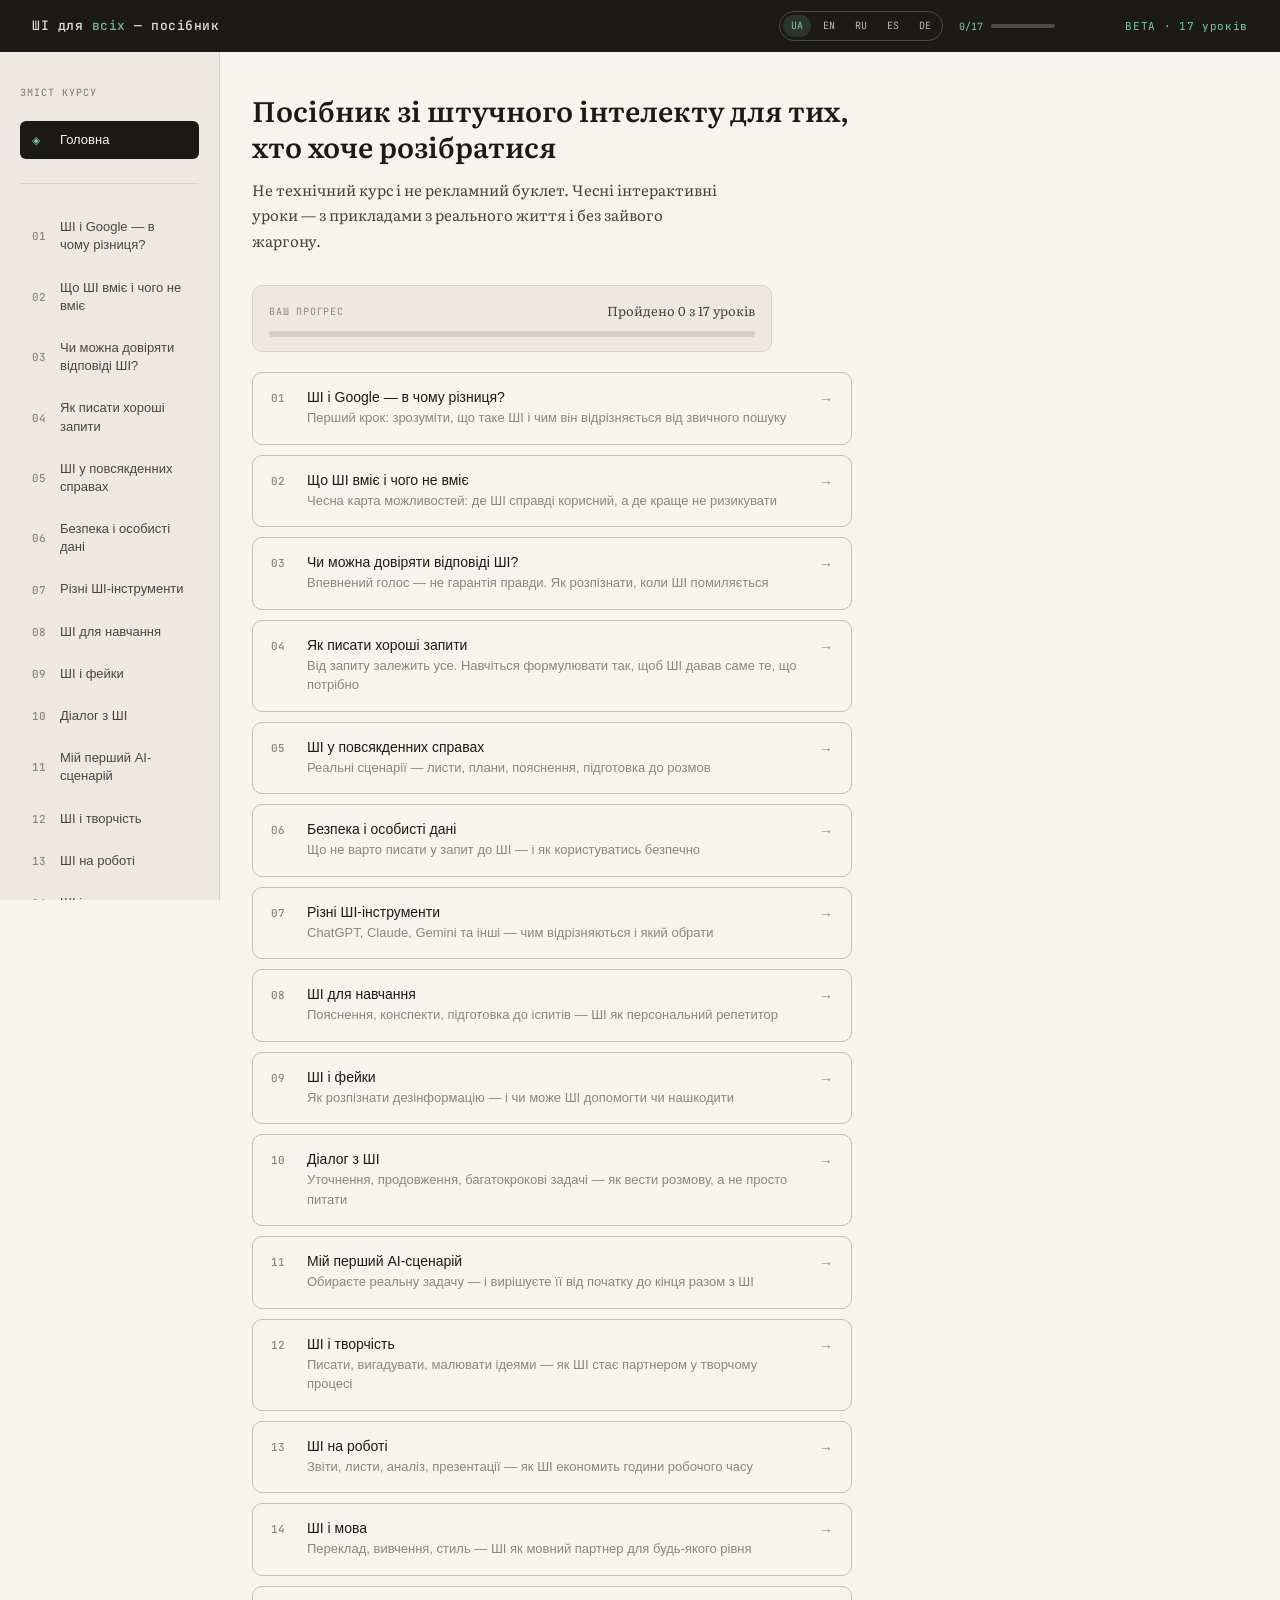
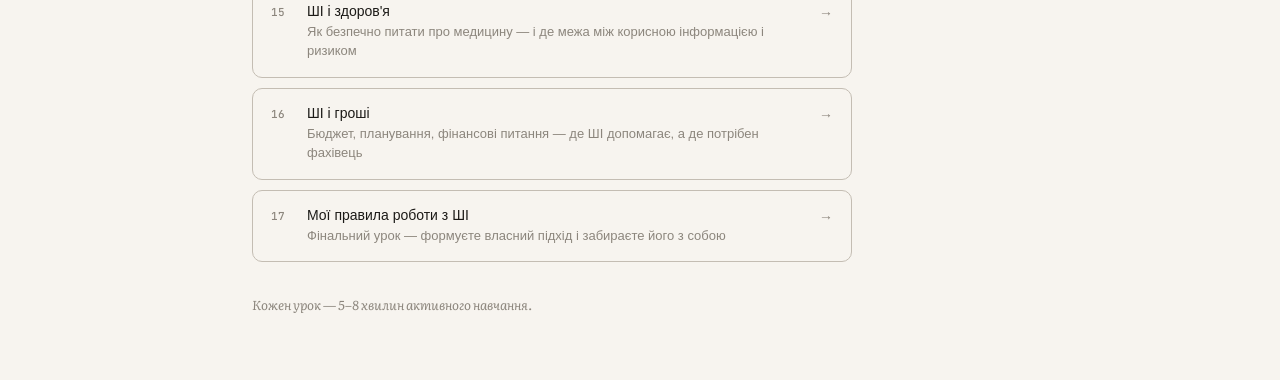
==== commit ac6a5ef1: "Show course progress in header" ====
--- a/index.html
+++ b/index.html
@@ -36,6 +36,10 @@
 .nav-open .menu-toggle span::after{transform:translateY(-2px) rotate(90deg)}
 .header-tools{display:flex;align-items:center;gap:16px}
 .lesson-count{font-family:'JetBrains Mono',monospace;font-size:11px;color:#7EC8A0;letter-spacing:.06em}
+.header-progress{display:flex;align-items:center;gap:8px;min-width:150px}
+.header-progress-text{font-family:'JetBrains Mono',monospace;font-size:10px;color:#7EC8A0;white-space:nowrap}
+.header-progress-bar{width:64px;height:4px;border-radius:999px;background:rgba(247,244,239,.22);overflow:hidden}
+.header-progress-fill{height:100%;width:0;background:#7EC8A0;border-radius:999px;transition:width .25s ease}
 .lang-switcher{display:flex;align-items:center;gap:4px;padding:3px;border:1px solid rgba(247,244,239,.22);border-radius:999px}
 .lang-link{font-family:'JetBrains Mono',monospace;font-size:10px;line-height:1;color:var(--bg);text-decoration:none;padding:6px 8px;border-radius:999px;opacity:.74;transition:background .15s,opacity .15s}
 .lang-link:hover,.lang-link.active{background:rgba(126,200,160,.16);opacity:1}
@@ -199,7 +203,7 @@
 .try-now.done .try-now-label{color:#085041}
 .print-memo{display:none}
 .print-btn{margin-left:10px}
-@media(max-width:680px){body.nav-open{overflow:hidden}.site-header{height:auto;min-height:52px;padding:.65rem 1rem;align-items:flex-start;gap:10px}.menu-toggle{display:inline-flex;flex:0 0 auto}.site-logo{flex:1;padding-top:7px}.header-tools{flex-direction:column;align-items:flex-end;gap:7px}.lesson-count{font-size:10px}.layout{grid-template-columns:1fr}.mobile-scrim{display:block;position:fixed;inset:0;background:rgba(28,26,23,.42);z-index:80;opacity:0;pointer-events:none;transition:opacity .18s}.nav-open .mobile-scrim{opacity:1;pointer-events:auto}.sidebar{display:block;position:fixed;z-index:90;top:0;left:0;width:min(84vw,320px);height:100vh;padding:5rem 1.25rem 2rem;box-shadow:18px 0 44px rgba(0,0,0,.22);transform:translateX(-102%);transition:transform .2s ease}.nav-open .sidebar{transform:translateX(0)}.main{padding:1.5rem 1rem 3rem}.audience-pick,.ability-grid,.compare{grid-template-columns:1fr}.hook{font-size:19px}}
+@media(max-width:680px){body.nav-open{overflow:hidden}.site-header{height:auto;min-height:52px;padding:.65rem 1rem;align-items:flex-start;gap:10px}.menu-toggle{display:inline-flex;flex:0 0 auto}.site-logo{flex:1;padding-top:7px}.header-tools{flex-direction:column;align-items:flex-end;gap:7px}.lesson-count{font-size:10px}.header-progress{min-width:0}.header-progress-bar{width:58px}.layout{grid-template-columns:1fr}.mobile-scrim{display:block;position:fixed;inset:0;background:rgba(28,26,23,.42);z-index:80;opacity:0;pointer-events:none;transition:opacity .18s}.nav-open .mobile-scrim{opacity:1;pointer-events:auto}.sidebar{display:block;position:fixed;z-index:90;top:0;left:0;width:min(84vw,320px);height:100vh;padding:5rem 1.25rem 2rem;box-shadow:18px 0 44px rgba(0,0,0,.22);transform:translateX(-102%);transition:transform .2s ease}.nav-open .sidebar{transform:translateX(0)}.main{padding:1.5rem 1rem 3rem}.audience-pick,.ability-grid,.compare{grid-template-columns:1fr}.hook{font-size:19px}}
 @media print{body{background:#fff;color:#111;font-size:13pt;line-height:1.5}.site-header,.sidebar,.mobile-scrim,.prog-wrap,.next-btn,.next-lesson-btn,.restart-btn,.copy-btn,.print-btn,.badge,.rule,.summary:not(.print-memo),.lesson-panel:not(#panel-l17),#panel-l17 .step:not(#l17-s3),#google_translate_element{display:none!important}.layout,.main,.lesson-panel.active,#panel-l17,#l17-s3{display:block!important;min-height:0;padding:0;max-width:none}.print-memo{display:block!important;border:none;background:#fff;padding:0}.print-memo .sum-title{font-size:18pt;color:#111;margin-bottom:12pt}.print-memo .sum-list li{break-inside:avoid;color:#111;margin-bottom:8pt}.print-memo .sum-list li::before{color:#111}@page{margin:18mm}}
 </style>
 </head>
@@ -215,6 +219,10 @@
       <a class="lang-link notranslate" translate="no" data-lang="es" href="es.html">ES</a>
       <a class="lang-link notranslate" translate="no" data-lang="de" href="de.html">DE</a>
     </nav>
+    <div class="header-progress" aria-label="Прогрес курсу">
+      <span class="header-progress-text" id="header-progress-text">0/17</span>
+      <span class="header-progress-bar" aria-hidden="true"><span class="header-progress-fill" id="header-progress-fill"></span></span>
+    </div>
     <div class="lesson-count">BETA · 17 уроків</div>
   </div>
 </header>
@@ -378,8 +386,12 @@
   var completed=Object.keys(done).length;
   var count=document.getElementById('home-progress-count');
   var fill=document.getElementById('home-progress-fill');
+  var headerText=document.getElementById('header-progress-text');
+  var headerFill=document.getElementById('header-progress-fill');
   if(count)count.textContent='Пройдено '+completed+' з 17 уроків';
   if(fill)fill.style.width=Math.round(completed/17*100)+'%';
+  if(headerText)headerText.textContent=completed+'/17';
+  if(headerFill)headerFill.style.width=Math.round(completed/17*100)+'%';
 }
 function restoreProgress(){
   try{
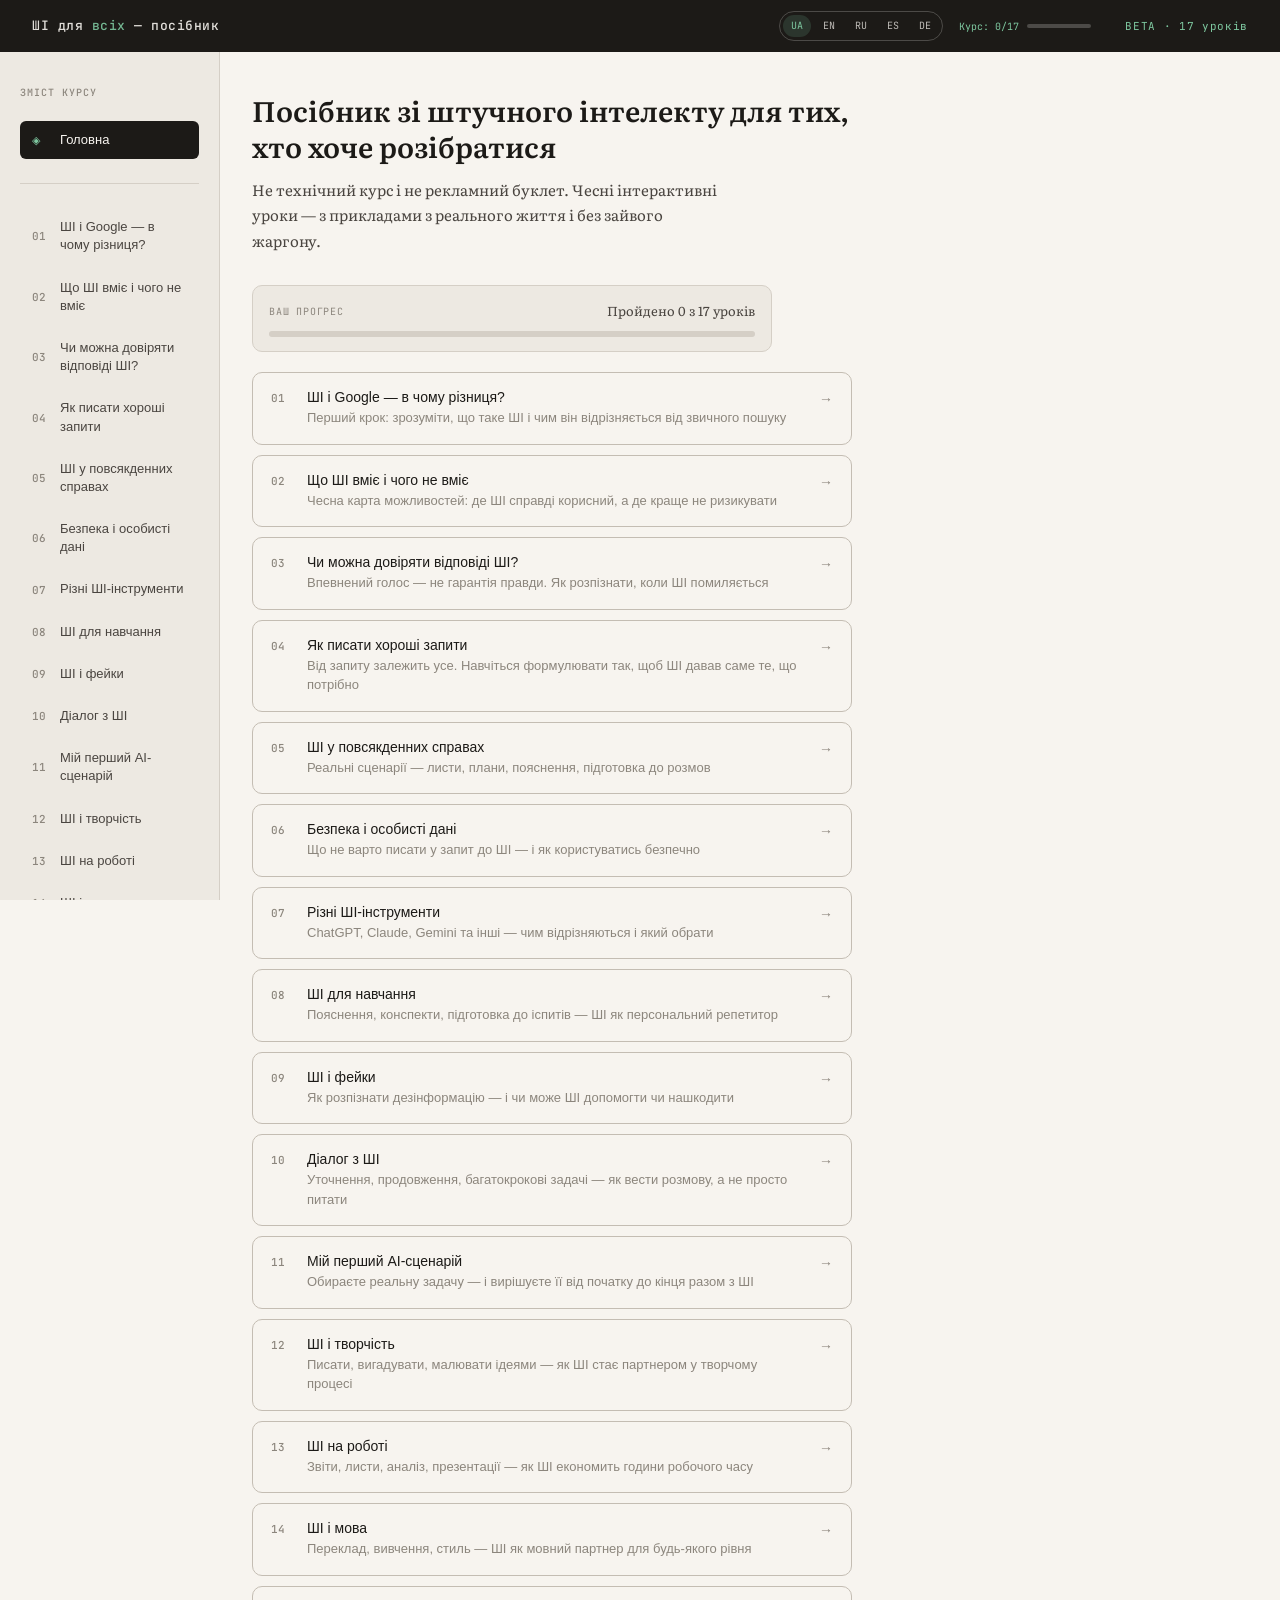
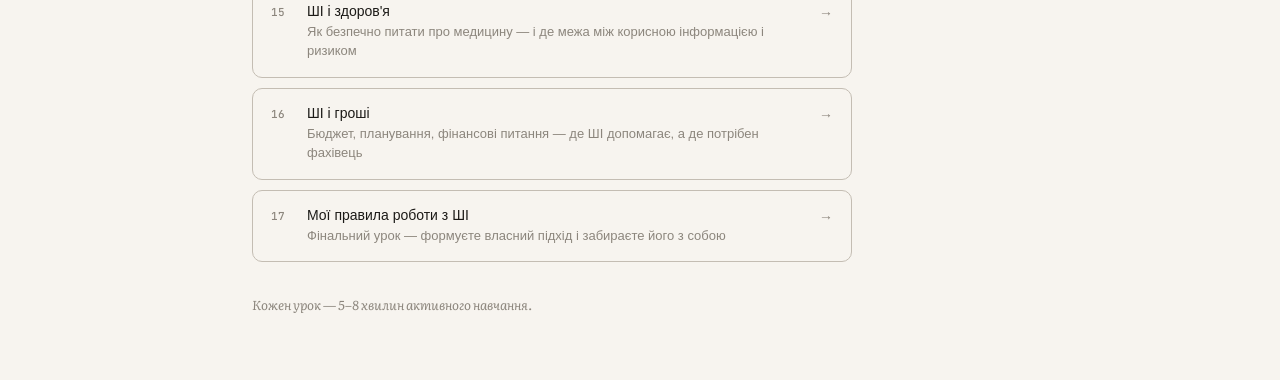
==== commit a79ab625: "Clarify course progress label" ====
--- a/index.html
+++ b/index.html
@@ -220,7 +220,7 @@
       <a class="lang-link notranslate" translate="no" data-lang="de" href="de.html">DE</a>
     </nav>
     <div class="header-progress" aria-label="Прогрес курсу">
-      <span class="header-progress-text" id="header-progress-text">0/17</span>
+      <span class="header-progress-text" id="header-progress-text">Курс: 0/17</span>
       <span class="header-progress-bar" aria-hidden="true"><span class="header-progress-fill" id="header-progress-fill"></span></span>
     </div>
     <div class="lesson-count">BETA · 17 уроків</div>
@@ -390,7 +390,7 @@
   var headerFill=document.getElementById('header-progress-fill');
   if(count)count.textContent='Пройдено '+completed+' з 17 уроків';
   if(fill)fill.style.width=Math.round(completed/17*100)+'%';
-  if(headerText)headerText.textContent=completed+'/17';
+  if(headerText)headerText.textContent='Курс: '+completed+'/17';
   if(headerFill)headerFill.style.width=Math.round(completed/17*100)+'%';
 }
 function restoreProgress(){
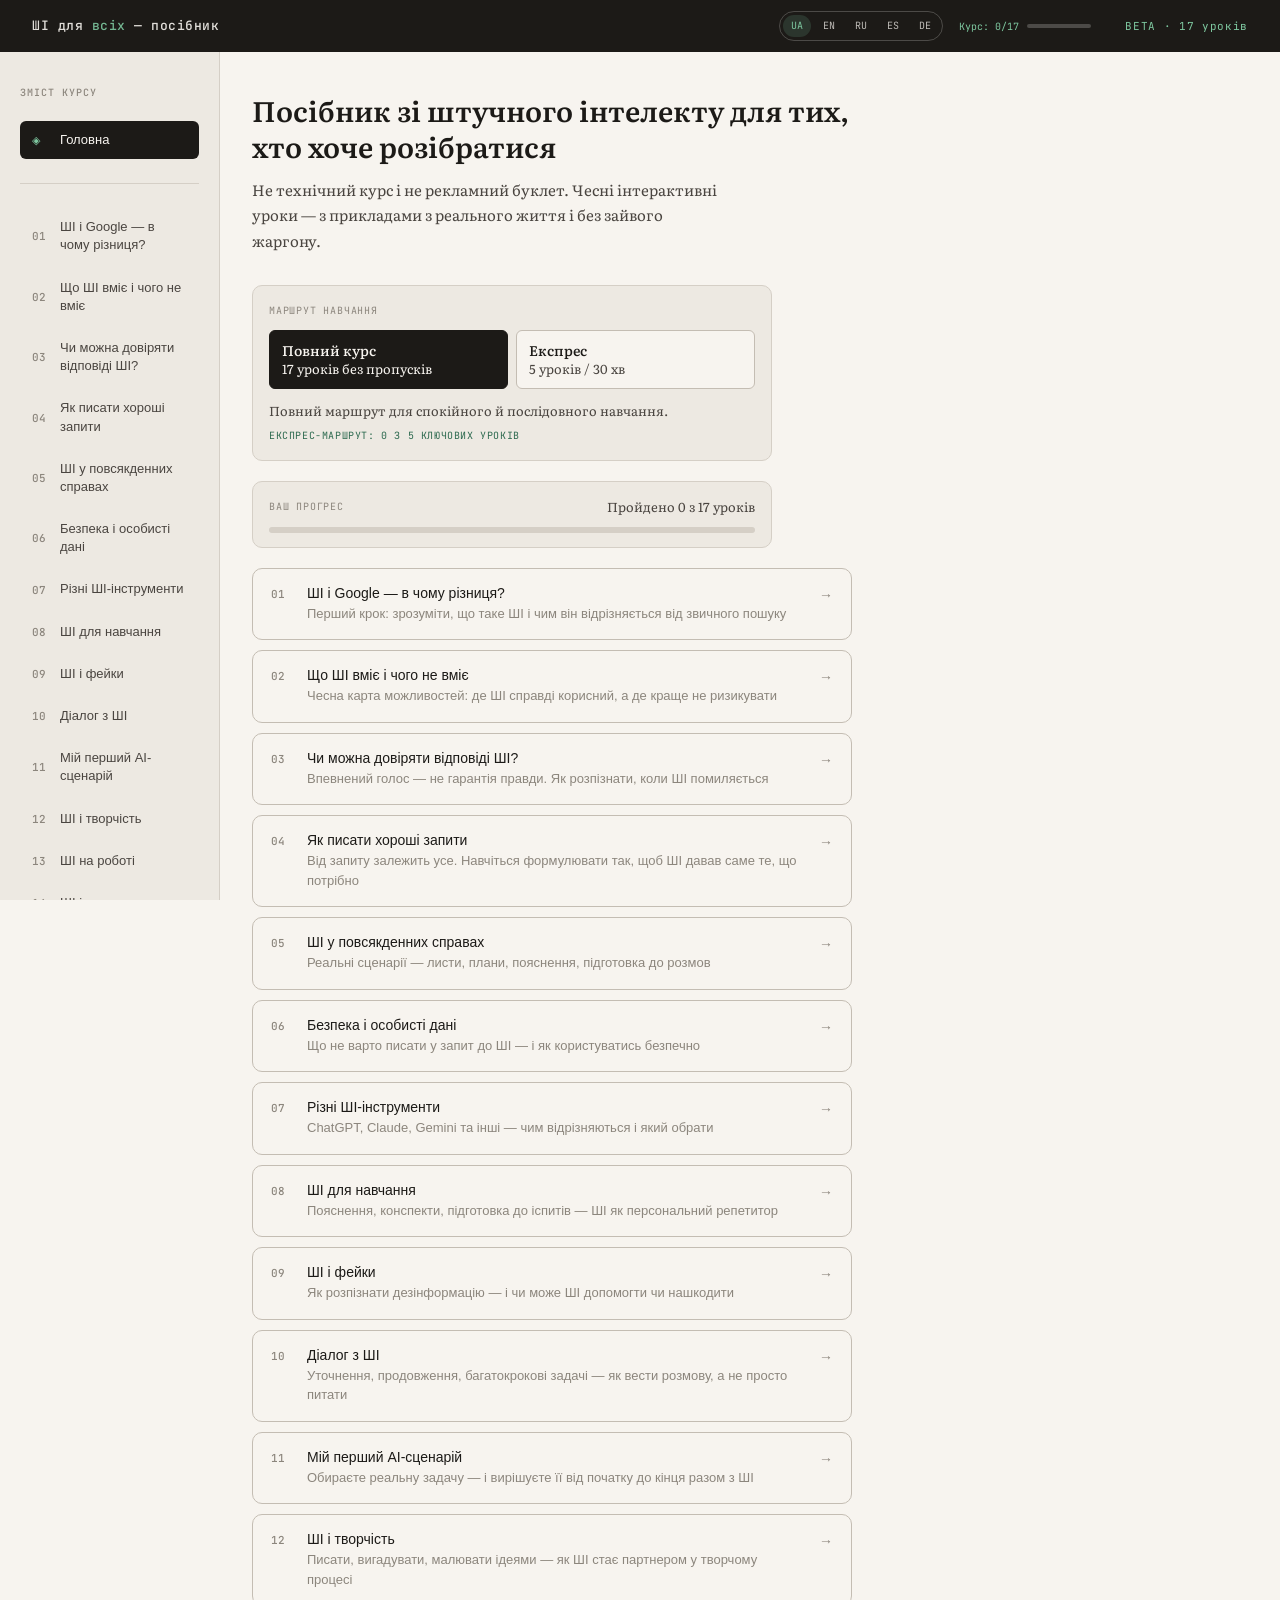
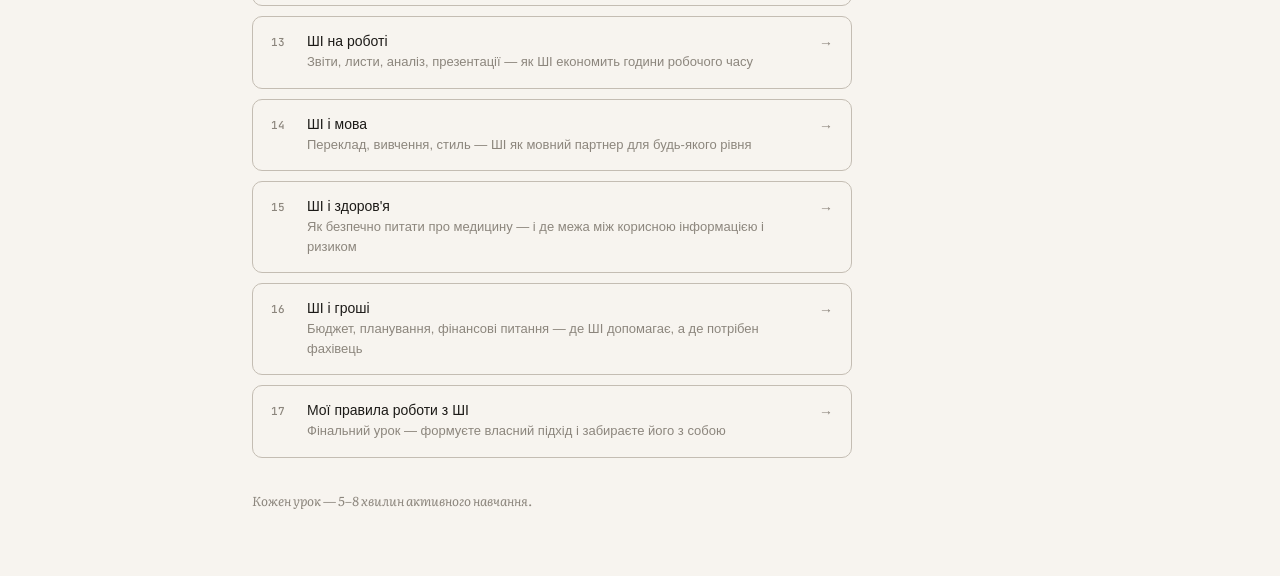
==== commit 6aac2b81: "Add express learning route" ====
--- a/index.html
+++ b/index.html
@@ -179,10 +179,25 @@
 .home-progress-count{font-size:13px;color:var(--ink2)}
 .home-progress-bar{height:6px;border-radius:999px;background:var(--line);overflow:hidden}
 .home-progress-fill{height:100%;width:0;background:var(--accent);border-radius:999px;transition:width .25s ease}
+.route-panel{background:var(--bg2);border:1px solid var(--line);border-radius:var(--radius);padding:1rem;margin:0 0 1.25rem;max-width:520px}
+.route-label{font-family:'JetBrains Mono',monospace;font-size:10px;letter-spacing:.08em;text-transform:uppercase;color:var(--ink3);margin-bottom:.7rem}
+.route-switch{display:grid;grid-template-columns:1fr 1fr;gap:8px;margin-bottom:.75rem}
+.route-btn{border:1px solid var(--line2);border-radius:var(--radius-sm);background:var(--bg);color:var(--ink2);font-family:'Literata',serif;font-size:13px;line-height:1.35;padding:10px 12px;cursor:pointer;text-align:left;transition:background .15s,border-color .15s,color .15s}
+.route-btn strong{display:block;color:var(--ink);font-size:14px;font-weight:500}
+.route-btn.active{background:var(--ink);border-color:var(--ink);color:var(--bg)}
+.route-btn.active strong{color:var(--bg)}
+.route-btn:not(.active):hover{background:var(--bg3);border-color:var(--ink3)}
+.route-note{font-size:13px;color:var(--ink2);line-height:1.55;margin-bottom:.35rem}
+.route-progress{font-family:'JetBrains Mono',monospace;font-size:10px;color:var(--accent);letter-spacing:.06em;text-transform:uppercase}
 .module-list{display:flex;flex-direction:column;gap:10px;margin-bottom:2rem}
 .module-card{display:flex;align-items:flex-start;gap:14px;background:var(--bg);border:1px solid var(--line2);border-radius:var(--radius);padding:16px 18px;cursor:pointer;transition:background .15s,border-color .15s,box-shadow .15s;text-align:left;width:100%}
 .module-card:hover{background:var(--bg2);border-color:var(--ink3);box-shadow:0 2px 12px rgba(0,0,0,.07)}
 .module-card.done-card{border-color:#B5DFC8;background:var(--accent-bg)}
+.module-card.quick-focus{border-color:var(--gold);box-shadow:inset 3px 0 0 var(--gold)}
+.module-card.quick-muted{opacity:.54}
+.module-card.quick-muted:hover{opacity:.86}
+.nav-item.quick-focus .nav-num{color:var(--gold)}
+.nav-item.quick-muted:not(.active){opacity:.48}
 .mc-num{font-family:'JetBrains Mono',monospace;font-size:11px;font-weight:500;color:var(--ink3);min-width:22px;padding-top:2px}
 .module-card.done-card .mc-num{color:var(--accent)}
 .mc-body{flex:1}
@@ -203,7 +218,7 @@
 .try-now.done .try-now-label{color:#085041}
 .print-memo{display:none}
 .print-btn{margin-left:10px}
-@media(max-width:680px){body.nav-open{overflow:hidden}.site-header{height:auto;min-height:52px;padding:.65rem 1rem;align-items:flex-start;gap:10px}.menu-toggle{display:inline-flex;flex:0 0 auto}.site-logo{flex:1;padding-top:7px}.header-tools{flex-direction:column;align-items:flex-end;gap:7px}.lesson-count{font-size:10px}.header-progress{min-width:0}.header-progress-bar{width:58px}.layout{grid-template-columns:1fr}.mobile-scrim{display:block;position:fixed;inset:0;background:rgba(28,26,23,.42);z-index:80;opacity:0;pointer-events:none;transition:opacity .18s}.nav-open .mobile-scrim{opacity:1;pointer-events:auto}.sidebar{display:block;position:fixed;z-index:90;top:0;left:0;width:min(84vw,320px);height:100vh;padding:5rem 1.25rem 2rem;box-shadow:18px 0 44px rgba(0,0,0,.22);transform:translateX(-102%);transition:transform .2s ease}.nav-open .sidebar{transform:translateX(0)}.main{padding:1.5rem 1rem 3rem}.audience-pick,.ability-grid,.compare{grid-template-columns:1fr}.hook{font-size:19px}}
+@media(max-width:680px){body.nav-open{overflow:hidden}.site-header{height:auto;min-height:52px;padding:.65rem 1rem;align-items:flex-start;gap:10px}.menu-toggle{display:inline-flex;flex:0 0 auto}.site-logo{flex:1;padding-top:7px}.header-tools{flex-direction:column;align-items:flex-end;gap:7px}.lesson-count{font-size:10px}.header-progress{min-width:0}.header-progress-bar{width:58px}.route-switch{grid-template-columns:1fr}.layout{grid-template-columns:1fr}.mobile-scrim{display:block;position:fixed;inset:0;background:rgba(28,26,23,.42);z-index:80;opacity:0;pointer-events:none;transition:opacity .18s}.nav-open .mobile-scrim{opacity:1;pointer-events:auto}.sidebar{display:block;position:fixed;z-index:90;top:0;left:0;width:min(84vw,320px);height:100vh;padding:5rem 1.25rem 2rem;box-shadow:18px 0 44px rgba(0,0,0,.22);transform:translateX(-102%);transition:transform .2s ease}.nav-open .sidebar{transform:translateX(0)}.main{padding:1.5rem 1rem 3rem}.audience-pick,.ability-grid,.compare{grid-template-columns:1fr}.hook{font-size:19px}}
 @media print{body{background:#fff;color:#111;font-size:13pt;line-height:1.5}.site-header,.sidebar,.mobile-scrim,.prog-wrap,.next-btn,.next-lesson-btn,.restart-btn,.copy-btn,.print-btn,.badge,.rule,.summary:not(.print-memo),.lesson-panel:not(#panel-l17),#panel-l17 .step:not(#l17-s3),#google_translate_element{display:none!important}.layout,.main,.lesson-panel.active,#panel-l17,#l17-s3{display:block!important;min-height:0;padding:0;max-width:none}.print-memo{display:block!important;border:none;background:#fff;padding:0}.print-memo .sum-title{font-size:18pt;color:#111;margin-bottom:12pt}.print-memo .sum-list li{break-inside:avoid;color:#111;margin-bottom:8pt}.print-memo .sum-list li::before{color:#111}@page{margin:18mm}}
 </style>
 </head>
@@ -259,6 +274,15 @@
     <div class="lesson-panel active" id="panel-home">
       <h1 class="home-title">Посібник зі штучного інтелекту для тих, хто хоче розібратися</h1>
       <p class="home-sub">Не технічний курс і не рекламний буклет. Чесні інтерактивні уроки — з прикладами з реального життя і без зайвого жаргону.</p>
+      <div class="route-panel">
+        <div class="route-label">Маршрут навчання</div>
+        <div class="route-switch" role="group" aria-label="Маршрут навчання">
+          <button class="route-btn active" type="button" data-route="full" aria-pressed="true"><strong>Повний курс</strong>17 уроків без пропусків</button>
+          <button class="route-btn" type="button" data-route="quick" aria-pressed="false"><strong>Експрес</strong>5 уроків / 30 хв</button>
+        </div>
+        <div class="route-note" id="route-note">Повний маршрут для спокійного й послідовного навчання.</div>
+        <div class="route-progress" id="route-progress">Експрес-маршрут: 0 з 5 ключових уроків</div>
+      </div>
       <div class="home-progress" id="home-progress">
         <div class="home-progress-top">
           <div class="home-progress-label">Ваш прогрес</div>
@@ -365,6 +389,9 @@
 var done={};
 var doneKey='basicai-done-v1';
 var activeLessonKey='basicai-active-lesson-v1';
+var routeModeKey='basicai-route-mode-v1';
+var quickLessons=[1,2,4,6,10];
+var routeMode='full';
 var menuToggle=document.getElementById('menu-toggle');
 function scrollToTop(){
   requestAnimationFrame(function(){
@@ -382,26 +409,57 @@
 function saveDone(){
   try{localStorage.setItem(doneKey,JSON.stringify(Object.keys(done)));}catch(e){}
 }
+function isQuickLesson(n){return quickLessons.indexOf(parseInt(n,10))>-1;}
+function setRouteMode(mode){
+  routeMode=mode==='quick'?'quick':'full';
+  try{localStorage.setItem(routeModeKey,routeMode);}catch(e){}
+  applyRouteMode();
+  updateHomeProgress();
+  refreshMirrorTranslation();
+}
+function applyRouteMode(){
+  document.querySelectorAll('.route-btn').forEach(function(btn){
+    var active=btn.getAttribute('data-route')===routeMode;
+    btn.classList.toggle('active',active);
+    btn.setAttribute('aria-pressed',active?'true':'false');
+  });
+  var note=document.getElementById('route-note');
+  if(note)note.textContent=routeMode==='quick'
+    ?'5 ключових уроків для першого практичного результату. Інші уроки залишаються доступними як додаткові.'
+    :'Повний маршрут для спокійного й послідовного навчання.';
+  for(var i=1;i<=17;i++){
+    var focus=routeMode==='quick'&&isQuickLesson(i);
+    var muted=routeMode==='quick'&&!focus;
+    var mc=document.getElementById('mc'+i), nav=document.getElementById('nav-l'+i);
+    if(mc){mc.classList.toggle('quick-focus',focus);mc.classList.toggle('quick-muted',muted);}
+    if(nav){nav.classList.toggle('quick-focus',focus);nav.classList.toggle('quick-muted',muted);}
+  }
+}
 function updateHomeProgress(){
   var completed=Object.keys(done).length;
+  var quickCompleted=quickLessons.filter(function(n){return done[n];}).length;
   var count=document.getElementById('home-progress-count');
   var fill=document.getElementById('home-progress-fill');
   var headerText=document.getElementById('header-progress-text');
   var headerFill=document.getElementById('header-progress-fill');
+  var routeProgress=document.getElementById('route-progress');
   if(count)count.textContent='Пройдено '+completed+' з 17 уроків';
   if(fill)fill.style.width=Math.round(completed/17*100)+'%';
   if(headerText)headerText.textContent='Курс: '+completed+'/17';
   if(headerFill)headerFill.style.width=Math.round(completed/17*100)+'%';
+  if(routeProgress)routeProgress.textContent='Експрес-маршрут: '+quickCompleted+' з 5 ключових уроків';
 }
 function restoreProgress(){
   try{
+    routeMode=localStorage.getItem(routeModeKey)==='quick'?'quick':'full';
     (JSON.parse(localStorage.getItem(doneKey)||'[]')||[]).forEach(function(n){
       n=parseInt(n,10);if(n)markDone(n);
     });
+    applyRouteMode();
     updateHomeProgress();
     var active=parseInt(localStorage.getItem(activeLessonKey)||'',10);
     if(active>=1&&active<=17)showLesson(active);else syncActiveNav();
-  }catch(e){syncActiveNav();}
+  }catch(e){applyRouteMode();updateHomeProgress();syncActiveNav();}
 }
 function setMobileMenu(open){
   document.body.classList.toggle('nav-open',open);
@@ -464,6 +522,8 @@
   var t=e.target;
   console.log('CLICK',t.tagName,t.id,t.className);
   if(t.closest('#menu-toggle')){setMobileMenu(!document.body.classList.contains('nav-open'));return;}
+  var routeBtn=t.closest('.route-btn');
+  if(routeBtn){setRouteMode(routeBtn.getAttribute('data-route'));return;}
   if(t.id==='mobile-scrim'){closeMobileMenu();return;}
   if(t.id==='nav-home'||t.closest('#nav-home')){showHome();return;}
   for(var n=1;n<=17;n++){
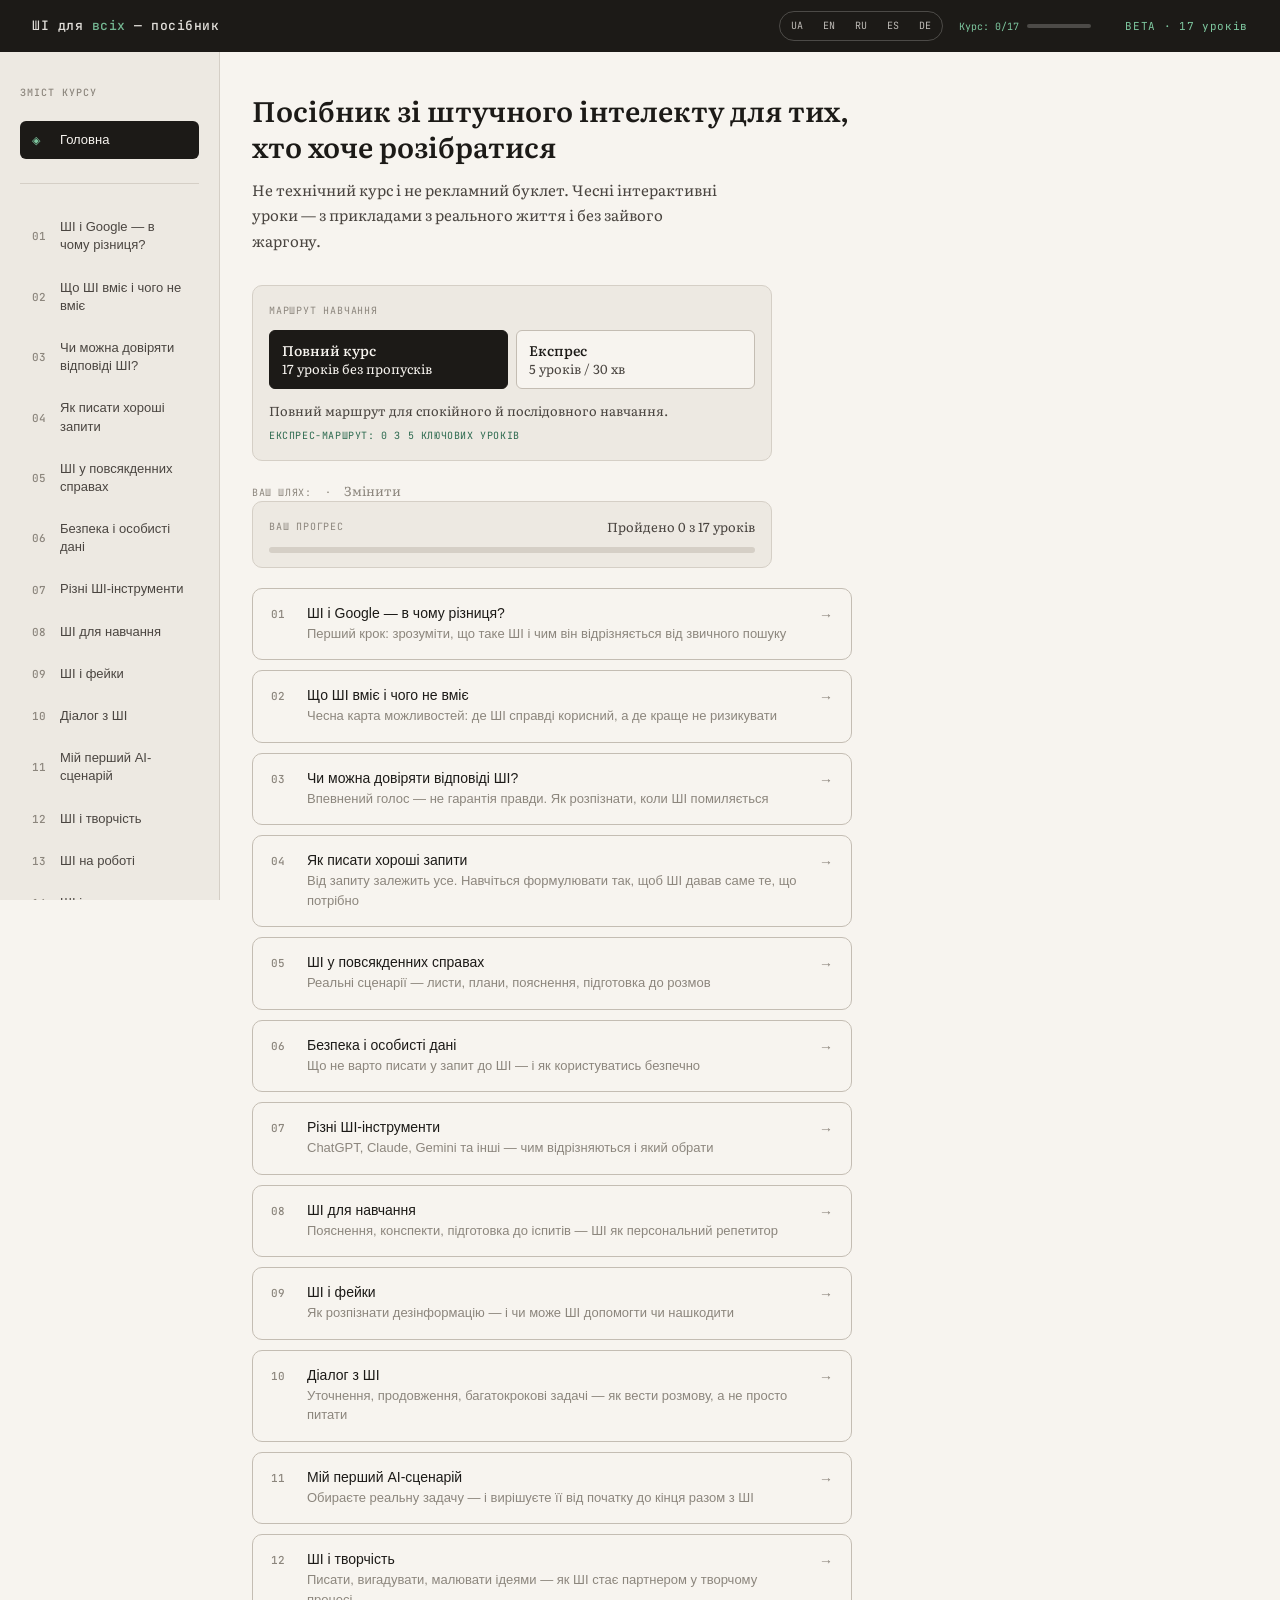
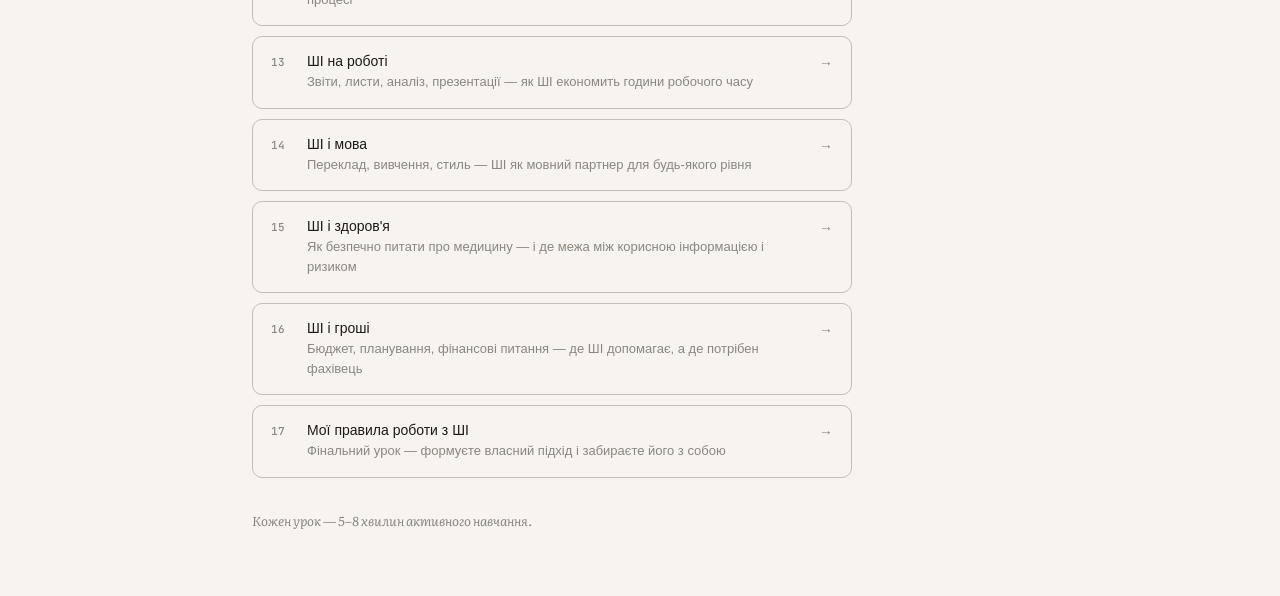
==== commit aadba484: "Implement path onboarding feature Added path onboarding UI and functionality to set user path." ====
--- a/index.html
+++ b/index.html
@@ -13,7 +13,7 @@
 <meta property="og:image" content="https://serge47-cyber.github.io/BasicAI/icons/og-image.png">
 <meta name="twitter:card" content="summary">
 <meta name="twitter:title" content="ШІ для всіх — інтерактивний посібник">
-<meta name="twitter:description" content="17 інтерактивних уроків про безпечне й корисне використання ШІ у повсякденному житті.">
+<meta name="twitter:description" content="17-ть інтерактивних уроків про безпечне й корисне використання ШІ у повсякденному житті.">
 <meta name="twitter:image" content="https://serge47-cyber.github.io/BasicAI/icons/og-image.png">
 <link rel="icon" href="icons/icon.svg" type="image/svg+xml">
 <link rel="manifest" href="manifest.webmanifest">
@@ -189,6 +189,14 @@
 .route-btn:not(.active):hover{background:var(--bg3);border-color:var(--ink3)}
 .route-note{font-size:13px;color:var(--ink2);line-height:1.55;margin-bottom:.35rem}
 .route-progress{font-family:'JetBrains Mono',monospace;font-size:10px;color:var(--accent);letter-spacing:.06em;text-transform:uppercase}
+.path-onboarding{position:fixed;inset:0;background:rgba(28,26,23,.72);z-index:200;display:flex;align-items:center;justify-content:center}
+.path-onboarding.hidden{display:none}
+.path-onboarding-box{background:var(--bg);border-radius:var(--radius);padding:2rem;max-width:420px;width:90%;box-shadow:0 8px 40px rgba(0,0,0,.18)}
+.path-onboarding-title{font-size:20px;font-weight:600;color:var(--ink);margin-bottom:.5rem}
+.path-onboarding-sub{font-size:14px;color:var(--ink2);line-height:1.6;margin-bottom:1.5rem}
+.path-indicator{font-family:'JetBrains Mono',monospace;font-size:10px;color:var(--ink3);letter-spacing:.06em;text-transform:uppercase;margin-top:.5rem}
+.path-indicator span{color:var(--accent);font-weight:600}
+
 .module-list{display:flex;flex-direction:column;gap:10px;margin-bottom:2rem}
 .module-card{display:flex;align-items:flex-start;gap:14px;background:var(--bg);border:1px solid var(--line2);border-radius:var(--radius);padding:16px 18px;cursor:pointer;transition:background .15s,border-color .15s,box-shadow .15s;text-align:left;width:100%}
 .module-card:hover{background:var(--bg2);border-color:var(--ink3);box-shadow:0 2px 12px rgba(0,0,0,.07)}
@@ -283,6 +291,8 @@
         <div class="route-note" id="route-note">Повний маршрут для спокійного й послідовного навчання.</div>
         <div class="route-progress" id="route-progress">Експрес-маршрут: 0 з 5 ключових уроків</div>
       </div>
+      <div class="path-indicator">ВАШ ШЛЯХ: <span id="path-indicator-label"></span> &nbsp;·&nbsp; <button class="restart-btn" type="button" id="change-path-btn">Змінити</button></div>
+
       <div class="home-progress" id="home-progress">
         <div class="home-progress-top">
           <div class="home-progress-label">Ваш прогрес</div>
@@ -392,6 +402,38 @@
 var routeModeKey='basicai-route-mode-v1';
 var quickLessons=[1,2,4,6,10];
 var routeMode='full';
+  // === GLOBAL USER PATH ===
+var userPathKey='basicai-user-path-v1';
+var userPath=localStorage.getItem(userPathKey)||'';
+
+function setUserPath(aud){
+  userPath=aud;
+  try{localStorage.setItem(userPathKey,aud);}catch(e){}
+  document.getElementById('path-onboarding').classList.add('hidden');
+  updatePathIndicator();
+  // apply to any already-built lessons
+  for(var n=1;n<=16;n++){
+    var panel=document.getElementById('panel-l'+n);
+    if(panel&&panel.getAttribute('data-built')){
+      var laud=window['l'+n+'aud'];
+      if(!laud||laud!==aud){window['l'+n+'pick'](aud);}
+    }
+  }
+}
+
+function updatePathIndicator(){
+  var el=document.getElementById('path-indicator-label');
+  if(!el)return;
+  el.textContent=userPath==='explorer'?'🔬 Дослідник':'⚡ Практик';
+}
+
+function showPathOnboarding(){
+  document.getElementById('path-onboarding').classList.remove('hidden');
+}
+
+document.getElementById('onb-explorer').addEventListener('click',function(){setUserPath('explorer');});
+document.getElementById('onb-practitioner').addEventListener('click',function(){setUserPath('practitioner');});
+
 var menuToggle=document.getElementById('menu-toggle');
 function scrollToTop(){
   requestAnimationFrame(function(){
@@ -410,6 +452,28 @@
   try{localStorage.setItem(doneKey,JSON.stringify(Object.keys(done)));}catch(e){}
 }
 function isQuickLesson(n){return quickLessons.indexOf(parseInt(n,10))>-1;}
+function getRouteDest(dest){
+  if(routeMode!=='quick'||dest==='home')return dest;
+  var n=parseInt(dest,10);
+  if(!n)return dest;
+  for(var i=0;i<quickLessons.length;i++){
+    if(quickLessons[i]>=n)return String(quickLessons[i]);
+  }
+  return 'home';
+}
+function updateRouteNextButtons(){
+  document.querySelectorAll('.next-lesson-btn').forEach(function(btn){
+    var baseDest=btn.getAttribute('data-base-dest')||btn.getAttribute('data-dest');
+    var baseText=btn.getAttribute('data-base-text')||btn.textContent;
+    var dest=getRouteDest(baseDest);
+    btn.setAttribute('data-dest',dest);
+    if(routeMode==='quick'&&baseDest!=='home'){
+      btn.textContent=dest==='home'?'Експрес завершено →':'Урок '+dest+' →';
+    } else {
+      btn.textContent=baseText;
+    }
+  });
+}
 function setRouteMode(mode){
   routeMode=mode==='quick'?'quick':'full';
   try{localStorage.setItem(routeModeKey,routeMode);}catch(e){}
@@ -434,6 +498,7 @@
     if(mc){mc.classList.toggle('quick-focus',focus);mc.classList.toggle('quick-muted',muted);}
     if(nav){nav.classList.toggle('quick-focus',focus);nav.classList.toggle('quick-muted',muted);}
   }
+  updateRouteNextButtons();
 }
 function updateHomeProgress(){
   var completed=Object.keys(done).length;
@@ -459,7 +524,10 @@
     updateHomeProgress();
     var active=parseInt(localStorage.getItem(activeLessonKey)||'',10);
     if(active>=1&&active<=17)showLesson(active);else syncActiveNav();
-  }catch(e){applyRouteMode();updateHomeProgress();syncActiveNav();}
+  }catch(e){applyRouteMode();updateHomeProgress();syncActiveNav();}// Show onboarding if path not chosen yet
+if(!userPath){showPathOnboarding();}else{updatePathIndicator();}
+document.getElementById('change-path-btn').addEventListener('click',showPathOnboarding);
+
 }
 function setMobileMenu(open){
   document.body.classList.toggle('nav-open',open);
@@ -480,6 +548,7 @@
   var panel=document.getElementById('panel-l'+n);
   if(!panel)return;
   if(!panel.getAttribute('data-built'))buildLesson(n);
+  updateRouteNextButtons();
   document.querySelectorAll('.lesson-panel').forEach(function(p){p.classList.remove('active');});
   panel.classList.add('active');
   try{localStorage.setItem(activeLessonKey,String(n));}catch(e){}
@@ -566,8 +635,11 @@
 function mkStep(ln,n){var s=div(n===0?'step vis':'step');s.id='l'+ln+'-s'+n;return s;}
 
 function audPickBlock(ln,data){
-  var wrap=div('audience-pick');
-  ['explorer','practitioner'].forEach(function(aud){
+  // auto-pick from global userPath, no UI shown
+  if(userPath){setTimeout(function(){window['l'+ln+'pick'](userPath);},0);}
+  return div(''); // empty placeholder
+}
+
     var c=data[aud];
     var b=mk('button','aud-btn');
     var ic=div('aud-icon');ic.textContent=c.icon;
@@ -585,7 +657,11 @@
   return b;
 }
 function nextLessonBtn(text,dest){
-  var b=mk('button','next-lesson-btn',text);b.setAttribute('data-dest',dest);return b;
+  var b=mk('button','next-lesson-btn',text);
+  b.setAttribute('data-dest',dest);
+  b.setAttribute('data-base-dest',dest);
+  b.setAttribute('data-base-text',text);
+  return b;
 }
 function restartBtn(ln){
   var b=mk('button','restart-btn','Почати знову');
@@ -1782,18 +1858,9 @@
   var s0=mkStep(10,0);
   s0.appendChild(p('hook','Урок 10. Як вести діалог з ШІ'));
   s0.appendChild(p('hook-sub','Уточнення, продовження, багатокрокові задачі — як вести розмову, а не просто питати.'));
-  var ap=div('audience-pick');
-  ['explorer','practitioner'].forEach(function(aud){
-    var c=L10[aud];
-    var b=mk('button','aud-btn');
-    var ic=div('aud-icon');ic.textContent=c.icon;
-    b.appendChild(ic);
-    b.appendChild(div('aud-title',c.title));
-    b.appendChild(div('aud-sub',c.sub));
-    b.addEventListener('click',function(){l10pick(aud);});
-    ap.appendChild(b);
-  });
-  s0.appendChild(ap);
+  if(userPath){setTimeout(function(){window['l'+10+'pick'](userPath);},0);}
+// ap removed — no UI
+
   panel.appendChild(s0);
   for(var i=1;i<=4;i++){var s=mkStep(10,i);s.id='l10-s'+i;panel.appendChild(s);}
 };
@@ -1983,16 +2050,9 @@
   var s0=mkStep(11,0);
   s0.appendChild(p('hook','Урок 11. Мій перший AI-сценарій'));
   s0.appendChild(p('hook-sub','Обираєте реальну задачу — і вирішуєте її від початку до кінця разом з ШІ.'));
-  var ap=div('audience-pick');
-  ['explorer','practitioner'].forEach(function(aud){
-    var c=L11[aud];
-    var b=mk('button','aud-btn');
-    var ic=div('aud-icon');ic.textContent=c.icon;
-    b.appendChild(ic);b.appendChild(div('aud-title',c.title));b.appendChild(div('aud-sub',c.sub));
-    b.addEventListener('click',function(){l11pick(aud);});
-    ap.appendChild(b);
-  });
-  s0.appendChild(ap);panel.appendChild(s0);
+  if(userPath){setTimeout(function(){window['l'+11+'pick'](userPath);},0);}
+// ap removed — no UI
+panel.appendChild(s0);
   for(var i=1;i<=4;i++){var s=mkStep(11,i);s.id='l11-s'+i;panel.appendChild(s);}
 };
 
@@ -2232,16 +2292,9 @@
   var s0=mkStep(12,0);
   s0.appendChild(p('hook','Урок 12. ШІ і творчість'));
   s0.appendChild(p('hook-sub','Писати, вигадувати, придумувати — як зробити ШІ партнером у творчому процесі, а не замінником.'));
-  var ap=div('audience-pick');
-  ['explorer','practitioner'].forEach(function(aud){
-    var c=L12[aud];
-    var b=mk('button','aud-btn');
-    var ic=div('aud-icon');ic.textContent=c.icon;
-    b.appendChild(ic);b.appendChild(div('aud-title',c.title));b.appendChild(div('aud-sub',c.sub));
-    b.addEventListener('click',function(){l12pick(aud);});
-    ap.appendChild(b);
-  });
-  s0.appendChild(ap);panel.appendChild(s0);
+  if(userPath){setTimeout(function(){window['l'+12+'pick'](userPath);},0);}
+// ap removed — no UI
+panel.appendChild(s0);
   for(var i=1;i<=4;i++){var s=mkStep(12,i);s.id='l12-s'+i;panel.appendChild(s);}
 };
 
@@ -2440,16 +2493,9 @@
   var s0=mkStep(13,0);
   s0.appendChild(p('hook','Урок 13. ШІ на роботі'));
   s0.appendChild(p('hook-sub','Звіти, листи, аналіз, презентації — як ШІ економить години робочого часу, не замінюючи вашої експертизи.'));
-  var ap=div('audience-pick');
-  ['explorer','practitioner'].forEach(function(aud){
-    var c=L13[aud];
-    var b=mk('button','aud-btn');
-    var ic=div('aud-icon');ic.textContent=c.icon;
-    b.appendChild(ic);b.appendChild(div('aud-title',c.title));b.appendChild(div('aud-sub',c.sub));
-    b.addEventListener('click',function(){l13pick(aud);});
-    ap.appendChild(b);
-  });
-  s0.appendChild(ap);panel.appendChild(s0);
+  if(userPath){setTimeout(function(){window['l'+13+'pick'](userPath);},0);}
+// ap removed — no UI
+panel.appendChild(s0);
   for(var i=1;i<=4;i++){var s=mkStep(13,i);s.id='l13-s'+i;panel.appendChild(s);}
 };
 
@@ -2649,16 +2695,9 @@
   var s0=mkStep(14,0);
   s0.appendChild(p('hook','Урок 14. ШІ і мова'));
   s0.appendChild(p('hook-sub','Переклад, вивчення, стиль — ШІ як мовний партнер, який розуміє контекст, а не просто підбирає слова.'));
-  var ap=div('audience-pick');
-  ['explorer','practitioner'].forEach(function(aud){
-    var c=L14[aud];
-    var b=mk('button','aud-btn');
-    var ic=div('aud-icon');ic.textContent=c.icon;
-    b.appendChild(ic);b.appendChild(div('aud-title',c.title));b.appendChild(div('aud-sub',c.sub));
-    b.addEventListener('click',function(){l14pick(aud);});
-    ap.appendChild(b);
-  });
-  s0.appendChild(ap);panel.appendChild(s0);
+  if(userPath){setTimeout(function(){window['l'+14+'pick'](userPath);},0);}
+// ap removed — no UI
+panel.appendChild(s0);
   for(var i=1;i<=4;i++){var s=mkStep(14,i);s.id='l14-s'+i;panel.appendChild(s);}
 };
 
@@ -2842,16 +2881,9 @@
   var s0=mkStep(15,0);
   s0.appendChild(p('hook','Урок 15. ШІ і здоров\'я'));
   s0.appendChild(p('hook-sub','Як безпечно питати про медицину — і де межа між корисною інформацією і ризиком.'));
-  var ap=div('audience-pick');
-  ['explorer','practitioner'].forEach(function(aud){
-    var c=L15[aud];
-    var b=mk('button','aud-btn');
-    var ic=div('aud-icon');ic.textContent=c.icon;
-    b.appendChild(ic);b.appendChild(div('aud-title',c.title));b.appendChild(div('aud-sub',c.sub));
-    b.addEventListener('click',function(){l15pick(aud);});
-    ap.appendChild(b);
-  });
-  s0.appendChild(ap);panel.appendChild(s0);
+  if(userPath){setTimeout(function(){window['l'+15+'pick'](userPath);},0);}
+// ap removed — no UI
+panel.appendChild(s0);
   for(var i=1;i<=3;i++){var s=mkStep(15,i);s.id='l15-s'+i;panel.appendChild(s);}
 };
 
@@ -3034,16 +3066,9 @@
   var s0=mkStep(16,0);
   s0.appendChild(p('hook','Урок 16. ШІ і гроші'));
   s0.appendChild(p('hook-sub','Бюджет, планування, фінансові питання — де ШІ допомагає заощадити час і гроші, а де потрібен фахівець.'));
-  var ap=div('audience-pick');
-  ['explorer','practitioner'].forEach(function(aud){
-    var c=L16[aud];
-    var b=mk('button','aud-btn');
-    var ic=div('aud-icon');ic.textContent=c.icon;
-    b.appendChild(ic);b.appendChild(div('aud-title',c.title));b.appendChild(div('aud-sub',c.sub));
-    b.addEventListener('click',function(){l16pick(aud);});
-    ap.appendChild(b);
-  });
-  s0.appendChild(ap);panel.appendChild(s0);
+  if(userPath){setTimeout(function(){window['l'+16+'pick'](userPath);},0);}
+// ap removed — no UI
+panel.appendChild(s0);
   for(var i=1;i<=4;i++){var s=mkStep(16,i);s.id='l16-s'+i;panel.appendChild(s);}
 };
 
@@ -3370,5 +3395,24 @@
 restoreProgress();
 })();
 </script>
+<div class="path-onboarding hidden" id="path-onboarding">
+  <div class="path-onboarding-box">
+    <div class="path-onboarding-title">Оберіть свій шлях</div>
+    <div class="path-onboarding-sub">Це налаштує всі 17 уроків під вас. Ви зможете змінити вибір у будь-який момент на головній сторінці.</div>
+    <div class="audience-pick">
+      <button class="aud-btn" id="onb-explorer" type="button">
+        <span class="aud-icon">🔬</span>
+        <div class="aud-title">Дослідник</div>
+        <div class="aud-sub">Хочу зрозуміти як це працює</div>
+      </button>
+      <button class="aud-btn" id="onb-practitioner" type="button">
+        <span class="aud-icon">⚡</span>
+        <div class="aud-title">Практик</div>
+        <div class="aud-sub">Хочу одразу застосовувати</div>
+      </button>
+    </div>
+  </div>
+</div>
+
 </body>
 </html>
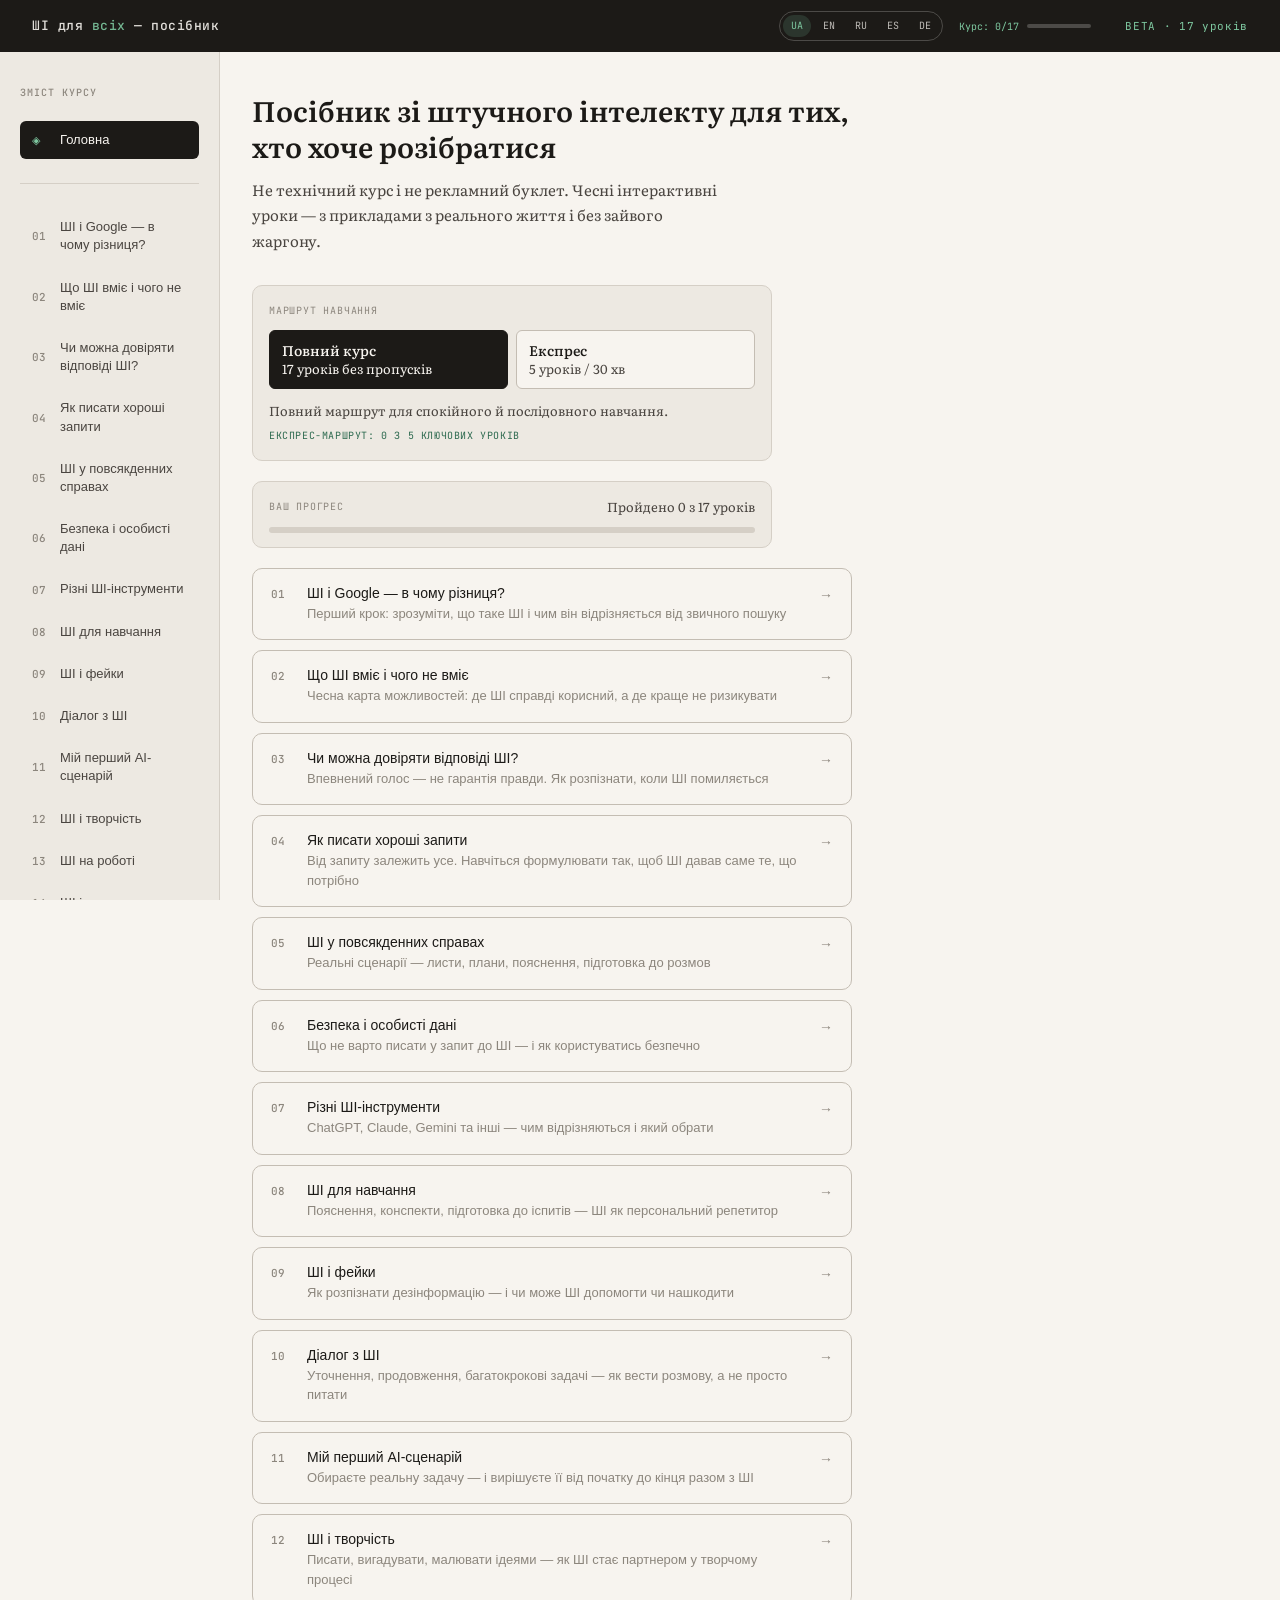
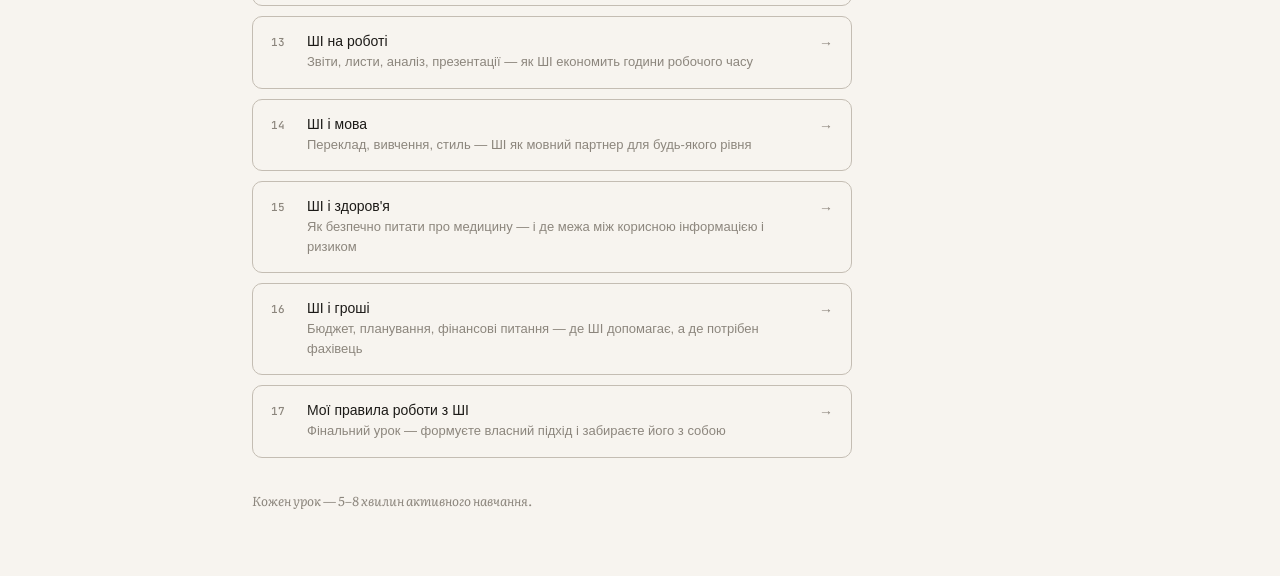
==== commit e24aa3ac: "Remove path onboarding feature from index.html Removed onboarding path selection UI and related func" ====
--- a/index.html
+++ b/index.html
@@ -189,14 +189,6 @@
 .route-btn:not(.active):hover{background:var(--bg3);border-color:var(--ink3)}
 .route-note{font-size:13px;color:var(--ink2);line-height:1.55;margin-bottom:.35rem}
 .route-progress{font-family:'JetBrains Mono',monospace;font-size:10px;color:var(--accent);letter-spacing:.06em;text-transform:uppercase}
-.path-onboarding{position:fixed;inset:0;background:rgba(28,26,23,.72);z-index:200;display:flex;align-items:center;justify-content:center}
-.path-onboarding.hidden{display:none}
-.path-onboarding-box{background:var(--bg);border-radius:var(--radius);padding:2rem;max-width:420px;width:90%;box-shadow:0 8px 40px rgba(0,0,0,.18)}
-.path-onboarding-title{font-size:20px;font-weight:600;color:var(--ink);margin-bottom:.5rem}
-.path-onboarding-sub{font-size:14px;color:var(--ink2);line-height:1.6;margin-bottom:1.5rem}
-.path-indicator{font-family:'JetBrains Mono',monospace;font-size:10px;color:var(--ink3);letter-spacing:.06em;text-transform:uppercase;margin-top:.5rem}
-.path-indicator span{color:var(--accent);font-weight:600}
-
 .module-list{display:flex;flex-direction:column;gap:10px;margin-bottom:2rem}
 .module-card{display:flex;align-items:flex-start;gap:14px;background:var(--bg);border:1px solid var(--line2);border-radius:var(--radius);padding:16px 18px;cursor:pointer;transition:background .15s,border-color .15s,box-shadow .15s;text-align:left;width:100%}
 .module-card:hover{background:var(--bg2);border-color:var(--ink3);box-shadow:0 2px 12px rgba(0,0,0,.07)}
@@ -291,8 +283,6 @@
         <div class="route-note" id="route-note">Повний маршрут для спокійного й послідовного навчання.</div>
         <div class="route-progress" id="route-progress">Експрес-маршрут: 0 з 5 ключових уроків</div>
       </div>
-      <div class="path-indicator">ВАШ ШЛЯХ: <span id="path-indicator-label"></span> &nbsp;·&nbsp; <button class="restart-btn" type="button" id="change-path-btn">Змінити</button></div>
-
       <div class="home-progress" id="home-progress">
         <div class="home-progress-top">
           <div class="home-progress-label">Ваш прогрес</div>
@@ -402,38 +392,6 @@
 var routeModeKey='basicai-route-mode-v1';
 var quickLessons=[1,2,4,6,10];
 var routeMode='full';
-  // === GLOBAL USER PATH ===
-var userPathKey='basicai-user-path-v1';
-var userPath=localStorage.getItem(userPathKey)||'';
-
-function setUserPath(aud){
-  userPath=aud;
-  try{localStorage.setItem(userPathKey,aud);}catch(e){}
-  document.getElementById('path-onboarding').classList.add('hidden');
-  updatePathIndicator();
-  // apply to any already-built lessons
-  for(var n=1;n<=16;n++){
-    var panel=document.getElementById('panel-l'+n);
-    if(panel&&panel.getAttribute('data-built')){
-      var laud=window['l'+n+'aud'];
-      if(!laud||laud!==aud){window['l'+n+'pick'](aud);}
-    }
-  }
-}
-
-function updatePathIndicator(){
-  var el=document.getElementById('path-indicator-label');
-  if(!el)return;
-  el.textContent=userPath==='explorer'?'🔬 Дослідник':'⚡ Практик';
-}
-
-function showPathOnboarding(){
-  document.getElementById('path-onboarding').classList.remove('hidden');
-}
-
-document.getElementById('onb-explorer').addEventListener('click',function(){setUserPath('explorer');});
-document.getElementById('onb-practitioner').addEventListener('click',function(){setUserPath('practitioner');});
-
 var menuToggle=document.getElementById('menu-toggle');
 function scrollToTop(){
   requestAnimationFrame(function(){
@@ -524,10 +482,7 @@
     updateHomeProgress();
     var active=parseInt(localStorage.getItem(activeLessonKey)||'',10);
     if(active>=1&&active<=17)showLesson(active);else syncActiveNav();
-  }catch(e){applyRouteMode();updateHomeProgress();syncActiveNav();}// Show onboarding if path not chosen yet
-if(!userPath){showPathOnboarding();}else{updatePathIndicator();}
-document.getElementById('change-path-btn').addEventListener('click',showPathOnboarding);
-
+  }catch(e){applyRouteMode();updateHomeProgress();syncActiveNav();}
 }
 function setMobileMenu(open){
   document.body.classList.toggle('nav-open',open);
@@ -635,11 +590,8 @@
 function mkStep(ln,n){var s=div(n===0?'step vis':'step');s.id='l'+ln+'-s'+n;return s;}
 
 function audPickBlock(ln,data){
-  // auto-pick from global userPath, no UI shown
-  if(userPath){setTimeout(function(){window['l'+ln+'pick'](userPath);},0);}
-  return div(''); // empty placeholder
-}
-
+  var wrap=div('audience-pick');
+  ['explorer','practitioner'].forEach(function(aud){
     var c=data[aud];
     var b=mk('button','aud-btn');
     var ic=div('aud-icon');ic.textContent=c.icon;
@@ -1858,9 +1810,18 @@
   var s0=mkStep(10,0);
   s0.appendChild(p('hook','Урок 10. Як вести діалог з ШІ'));
   s0.appendChild(p('hook-sub','Уточнення, продовження, багатокрокові задачі — як вести розмову, а не просто питати.'));
-  if(userPath){setTimeout(function(){window['l'+10+'pick'](userPath);},0);}
-// ap removed — no UI
-
+  var ap=div('audience-pick');
+  ['explorer','practitioner'].forEach(function(aud){
+    var c=L10[aud];
+    var b=mk('button','aud-btn');
+    var ic=div('aud-icon');ic.textContent=c.icon;
+    b.appendChild(ic);
+    b.appendChild(div('aud-title',c.title));
+    b.appendChild(div('aud-sub',c.sub));
+    b.addEventListener('click',function(){l10pick(aud);});
+    ap.appendChild(b);
+  });
+  s0.appendChild(ap);
   panel.appendChild(s0);
   for(var i=1;i<=4;i++){var s=mkStep(10,i);s.id='l10-s'+i;panel.appendChild(s);}
 };
@@ -2050,9 +2011,16 @@
   var s0=mkStep(11,0);
   s0.appendChild(p('hook','Урок 11. Мій перший AI-сценарій'));
   s0.appendChild(p('hook-sub','Обираєте реальну задачу — і вирішуєте її від початку до кінця разом з ШІ.'));
-  if(userPath){setTimeout(function(){window['l'+11+'pick'](userPath);},0);}
-// ap removed — no UI
-panel.appendChild(s0);
+  var ap=div('audience-pick');
+  ['explorer','practitioner'].forEach(function(aud){
+    var c=L11[aud];
+    var b=mk('button','aud-btn');
+    var ic=div('aud-icon');ic.textContent=c.icon;
+    b.appendChild(ic);b.appendChild(div('aud-title',c.title));b.appendChild(div('aud-sub',c.sub));
+    b.addEventListener('click',function(){l11pick(aud);});
+    ap.appendChild(b);
+  });
+  s0.appendChild(ap);panel.appendChild(s0);
   for(var i=1;i<=4;i++){var s=mkStep(11,i);s.id='l11-s'+i;panel.appendChild(s);}
 };
 
@@ -2292,9 +2260,16 @@
   var s0=mkStep(12,0);
   s0.appendChild(p('hook','Урок 12. ШІ і творчість'));
   s0.appendChild(p('hook-sub','Писати, вигадувати, придумувати — як зробити ШІ партнером у творчому процесі, а не замінником.'));
-  if(userPath){setTimeout(function(){window['l'+12+'pick'](userPath);},0);}
-// ap removed — no UI
-panel.appendChild(s0);
+  var ap=div('audience-pick');
+  ['explorer','practitioner'].forEach(function(aud){
+    var c=L12[aud];
+    var b=mk('button','aud-btn');
+    var ic=div('aud-icon');ic.textContent=c.icon;
+    b.appendChild(ic);b.appendChild(div('aud-title',c.title));b.appendChild(div('aud-sub',c.sub));
+    b.addEventListener('click',function(){l12pick(aud);});
+    ap.appendChild(b);
+  });
+  s0.appendChild(ap);panel.appendChild(s0);
   for(var i=1;i<=4;i++){var s=mkStep(12,i);s.id='l12-s'+i;panel.appendChild(s);}
 };
 
@@ -2493,9 +2468,16 @@
   var s0=mkStep(13,0);
   s0.appendChild(p('hook','Урок 13. ШІ на роботі'));
   s0.appendChild(p('hook-sub','Звіти, листи, аналіз, презентації — як ШІ економить години робочого часу, не замінюючи вашої експертизи.'));
-  if(userPath){setTimeout(function(){window['l'+13+'pick'](userPath);},0);}
-// ap removed — no UI
-panel.appendChild(s0);
+  var ap=div('audience-pick');
+  ['explorer','practitioner'].forEach(function(aud){
+    var c=L13[aud];
+    var b=mk('button','aud-btn');
+    var ic=div('aud-icon');ic.textContent=c.icon;
+    b.appendChild(ic);b.appendChild(div('aud-title',c.title));b.appendChild(div('aud-sub',c.sub));
+    b.addEventListener('click',function(){l13pick(aud);});
+    ap.appendChild(b);
+  });
+  s0.appendChild(ap);panel.appendChild(s0);
   for(var i=1;i<=4;i++){var s=mkStep(13,i);s.id='l13-s'+i;panel.appendChild(s);}
 };
 
@@ -2695,9 +2677,16 @@
   var s0=mkStep(14,0);
   s0.appendChild(p('hook','Урок 14. ШІ і мова'));
   s0.appendChild(p('hook-sub','Переклад, вивчення, стиль — ШІ як мовний партнер, який розуміє контекст, а не просто підбирає слова.'));
-  if(userPath){setTimeout(function(){window['l'+14+'pick'](userPath);},0);}
-// ap removed — no UI
-panel.appendChild(s0);
+  var ap=div('audience-pick');
+  ['explorer','practitioner'].forEach(function(aud){
+    var c=L14[aud];
+    var b=mk('button','aud-btn');
+    var ic=div('aud-icon');ic.textContent=c.icon;
+    b.appendChild(ic);b.appendChild(div('aud-title',c.title));b.appendChild(div('aud-sub',c.sub));
+    b.addEventListener('click',function(){l14pick(aud);});
+    ap.appendChild(b);
+  });
+  s0.appendChild(ap);panel.appendChild(s0);
   for(var i=1;i<=4;i++){var s=mkStep(14,i);s.id='l14-s'+i;panel.appendChild(s);}
 };
 
@@ -2881,9 +2870,16 @@
   var s0=mkStep(15,0);
   s0.appendChild(p('hook','Урок 15. ШІ і здоров\'я'));
   s0.appendChild(p('hook-sub','Як безпечно питати про медицину — і де межа між корисною інформацією і ризиком.'));
-  if(userPath){setTimeout(function(){window['l'+15+'pick'](userPath);},0);}
-// ap removed — no UI
-panel.appendChild(s0);
+  var ap=div('audience-pick');
+  ['explorer','practitioner'].forEach(function(aud){
+    var c=L15[aud];
+    var b=mk('button','aud-btn');
+    var ic=div('aud-icon');ic.textContent=c.icon;
+    b.appendChild(ic);b.appendChild(div('aud-title',c.title));b.appendChild(div('aud-sub',c.sub));
+    b.addEventListener('click',function(){l15pick(aud);});
+    ap.appendChild(b);
+  });
+  s0.appendChild(ap);panel.appendChild(s0);
   for(var i=1;i<=3;i++){var s=mkStep(15,i);s.id='l15-s'+i;panel.appendChild(s);}
 };
 
@@ -3066,9 +3062,16 @@
   var s0=mkStep(16,0);
   s0.appendChild(p('hook','Урок 16. ШІ і гроші'));
   s0.appendChild(p('hook-sub','Бюджет, планування, фінансові питання — де ШІ допомагає заощадити час і гроші, а де потрібен фахівець.'));
-  if(userPath){setTimeout(function(){window['l'+16+'pick'](userPath);},0);}
-// ap removed — no UI
-panel.appendChild(s0);
+  var ap=div('audience-pick');
+  ['explorer','practitioner'].forEach(function(aud){
+    var c=L16[aud];
+    var b=mk('button','aud-btn');
+    var ic=div('aud-icon');ic.textContent=c.icon;
+    b.appendChild(ic);b.appendChild(div('aud-title',c.title));b.appendChild(div('aud-sub',c.sub));
+    b.addEventListener('click',function(){l16pick(aud);});
+    ap.appendChild(b);
+  });
+  s0.appendChild(ap);panel.appendChild(s0);
   for(var i=1;i<=4;i++){var s=mkStep(16,i);s.id='l16-s'+i;panel.appendChild(s);}
 };
 
@@ -3395,24 +3398,5 @@
 restoreProgress();
 })();
 </script>
-<div class="path-onboarding hidden" id="path-onboarding">
-  <div class="path-onboarding-box">
-    <div class="path-onboarding-title">Оберіть свій шлях</div>
-    <div class="path-onboarding-sub">Це налаштує всі 17 уроків під вас. Ви зможете змінити вибір у будь-який момент на головній сторінці.</div>
-    <div class="audience-pick">
-      <button class="aud-btn" id="onb-explorer" type="button">
-        <span class="aud-icon">🔬</span>
-        <div class="aud-title">Дослідник</div>
-        <div class="aud-sub">Хочу зрозуміти як це працює</div>
-      </button>
-      <button class="aud-btn" id="onb-practitioner" type="button">
-        <span class="aud-icon">⚡</span>
-        <div class="aud-title">Практик</div>
-        <div class="aud-sub">Хочу одразу застосовувати</div>
-      </button>
-    </div>
-  </div>
-</div>
-
 </body>
 </html>
